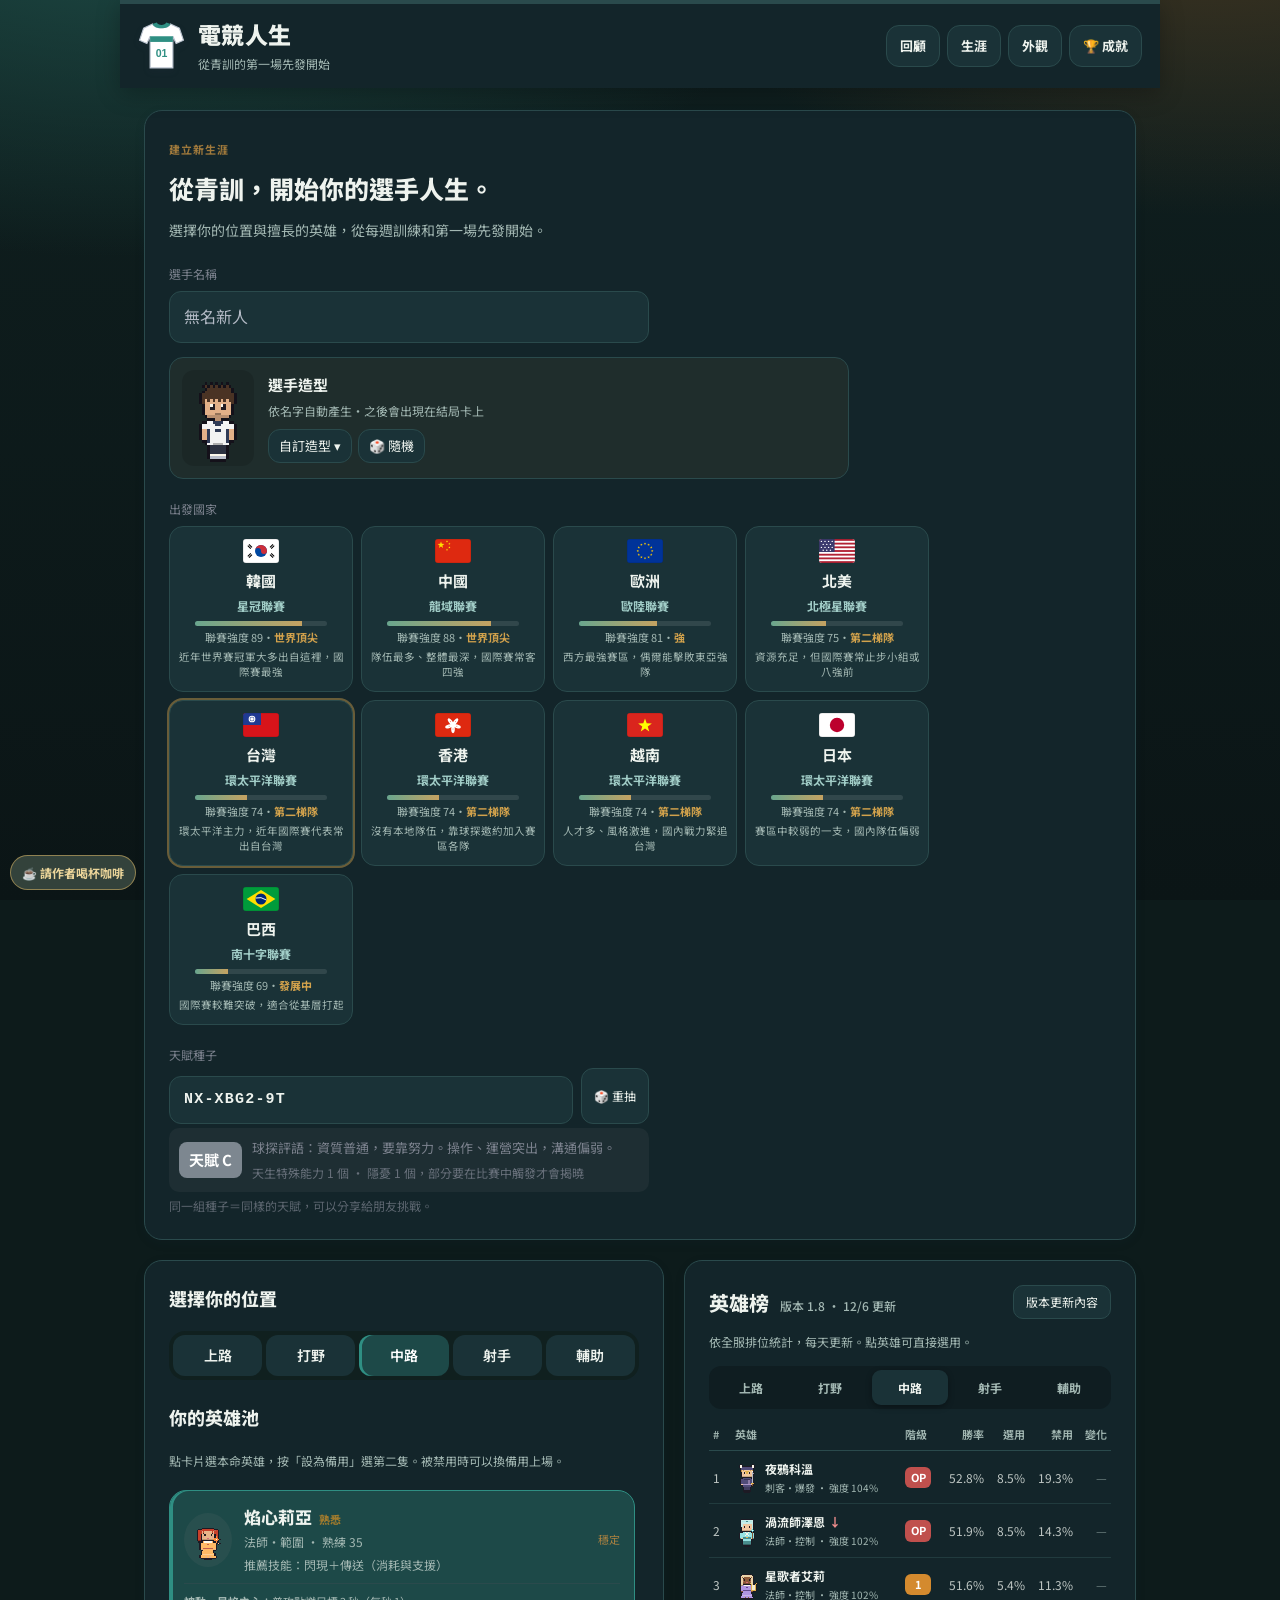
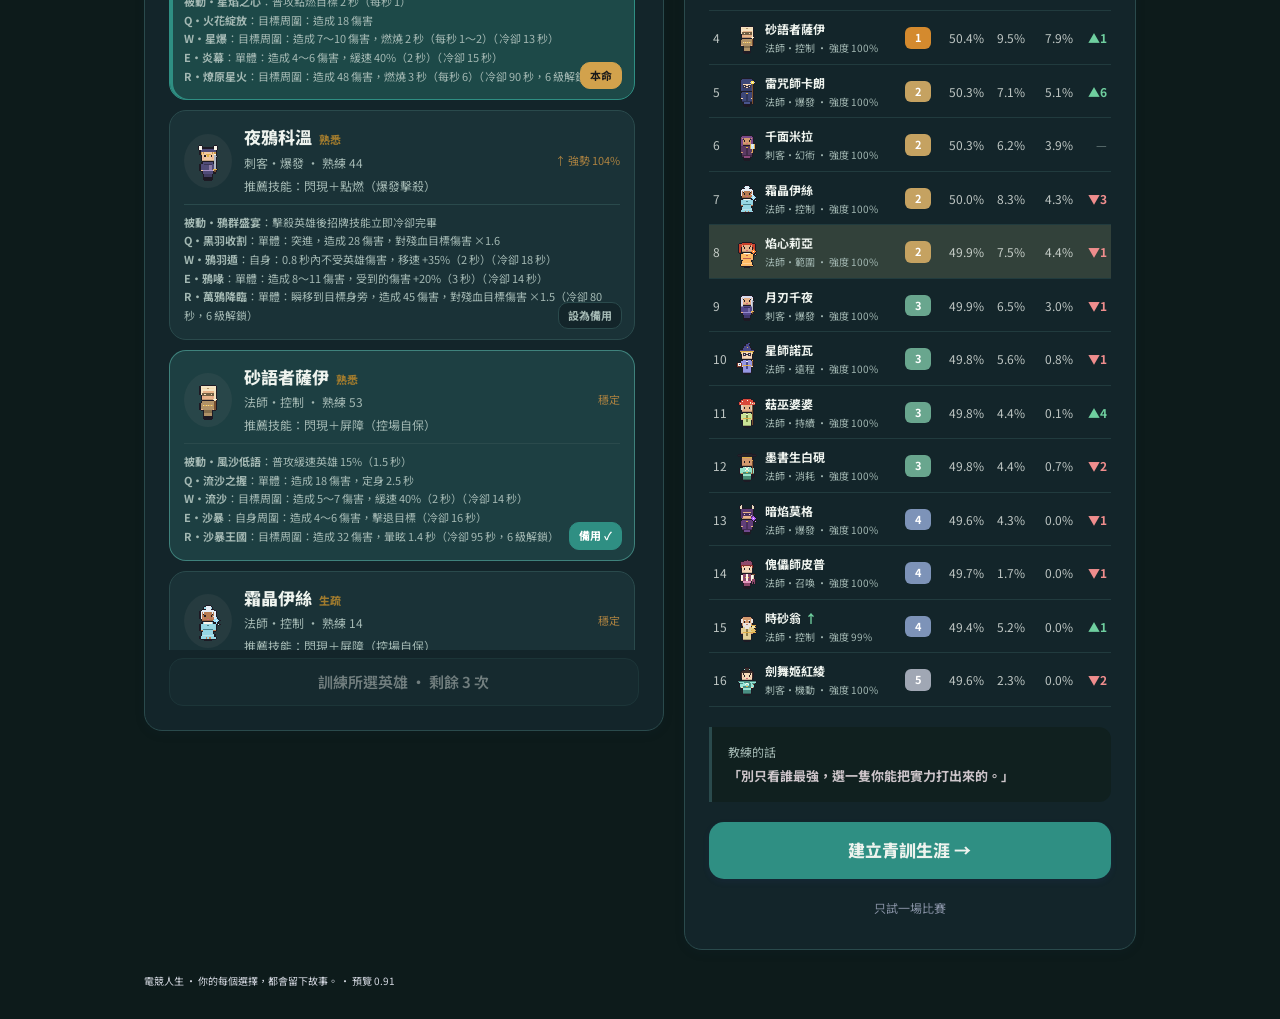
==== career/game/index.html @ 93bfc13e "0.91 生涯分分布模擬：機器人打完整職業生涯 Co-Authored-By: Claude Opus 5.5 <noreply@anthropic.com>" ====
<!doctype html>
<html lang="zh-Hant"><meta charset="utf-8"><meta name="viewport" content="width=device-width,initial-scale=1,viewport-fit=cover"><title>電競人生</title><meta name="theme-color" content="#ffffff"><link rel="manifest" href="manifest.webmanifest"><link rel="apple-touch-icon" href="icons/apple-touch-icon.png"><link rel="icon" href="icons/favicon-64.png"><meta name="apple-mobile-web-app-capable" content="yes"><meta name="apple-mobile-web-app-title" content="電競人生"><link rel="stylesheet" href="style.css"><link rel="stylesheet" href="broadcast.css?v=18"><link rel="stylesheet" href="overview.css?v=31"><link rel="stylesheet" href="life-ui.css?v=18">
<link rel="stylesheet" href="experience.css?v=18"><link rel="stylesheet" href="team-interiors.css?v=18"><link rel="stylesheet" href="ui-polish.css?v=86b"><link rel="stylesheet" href="theme.css?v=53"><link rel="stylesheet" href="flow.css?v=90"><link rel="stylesheet" href="bp-cast.css?v=87">
<link rel="stylesheet" href="match-fix.css?v=90"><body><main>
<header><a class="brand" href="./">電競人生 <small>從網咖天梯走到職業舞台</small></a></header>
<section id="setup"><div class="intro"><p class="eyebrow">從沒人認識，到全場記住你的名字。</p><h1>巔峰之前<span>你的第一場先發。</span></h1><p>五個位置，十位選手。練你的絕活，讀懂版本，在真正重要的時刻做決定。</p></div>
<div class="grid"><article class="panel"><h2>選擇你的位置</h2><div id="roles" class="roles"></div><h2>你的英雄池</h2><div id="heroes"></div><button id="train" class="secondary">訓練所選英雄 · 剩餘 3 次</button></article><article class="panel"><div class="row"><h2>版本情報 <span id="patchId">1.1</span></h2><button id="patch" class="quiet">查看下一次更新</button></div><p class="muted">研究英雄的改動，安排下一次練習。</p><div id="patches"></div><div class="note">教練的話<br><strong>「別只看誰最強，選一隻你能把實力打出來的。」</strong></div><button id="start" class="primary">穿上隊服，進入比賽 →</button></article></div></section>
<section id="match" hidden><div class="scorebar"><div><small>BLUE / 逐光青訓</small><strong id="blueScore">0</strong></div><div class="clock"><b id="clock">00:00</b><small id="phase">對線期</small></div><div><small>RED / 赤潮青訓</small><strong id="redScore">0</strong></div></div><div class="matchgrid"><article class="arena"><canvas id="map" width="800" height="640" aria-label="五對五比賽地圖"></canvas><div class="mapfoot"><span>● 我方　<span class="red">● 對方</span>　<span class="gold">◆ 你</span></span><span>敵人僅在視野內顯示</span></div></article><aside class="panel"><div class="row"><h2 id="playerTitle"></h2><span id="power" class="tag"></span></div><p id="stats"></p><div class="row"><h3>戰場動態</h3><div><button id="pause" class="quiet">暫停</button><button id="speed" class="quiet">1×</button></div></div><div id="log" aria-live="polite"></div><div id="decision" hidden></div><div id="result" hidden></div></aside></div></section>
<footer>電競人生 · 你的每個選擇，都會留下故事。 · 預覽 0.91</footer>
</main><script src="roster.js?v=70b"></script><script src="game.js?v=36"></script><script src="battle.js?v=84"></script><script src="rift.js?v=36"></script>
<script src="rift-nav.js?v=32"></script><script src="macro.js?v=86"></script><script src="kits.js?v=76"></script><script src="career.js?v=80"></script><script src="jrpg-art.js?v=18"></script><script src="visuals.js?v=70"></script><script src="rift-art.js?v=32"></script><script src="broadcast.js?v=90"></script><script src="overview.js?v=31"></script><script src="asset-pack.js?v=18"></script><script src="life-ui.js?v=88"></script><script src="equipment.js?v=32"></script><script src="experience.js?v=87"></script><script src="match-ui.js?v=18"></script><script src="field-actors.js?v=36"></script><script src="map-painter.js?v=30"></script><script src="draft.js?v=86"></script><script src="world.js?v=82"></script><script src="pro.js?v=89"></script><script src="growth.js?v=87"></script><script src="rank-art.js?v=78"></script><script src="ladder.js?v=88"></script><script src="meta.js?v=51"></script><script src="bp.js?v=87"></script><script src="chat.js?v=79"></script><script src="board.js?v=61"></script><script src="talent.js?v=88"></script><script src="hero-pixel.js?v=87"></script><script src="hero-ui.js?v=64b"></script><script src="field-pixel.js?v=67b"></script><script src="world-pixel.js?v=68c"></script><script src="skill-fx.js?v=70"></script><script src="train-ui.js?v=87"></script><script src="pace.js?v=84"></script><script src="achievements.js?v=91"></script><script src="pwa.js?v=85b"></script><script src="flow.js?v=88"></script><script src="bp-cast.js?v=87"></script><script src="player-look.js?v=90"></script><script src="career-score.js?v=91"></script><script src="ending.js?v=88"></script><script src="share-card.js?v=91"></script></body></html>
---- career/game/style.css ----
@import url('https://fonts.googleapis.com/css2?family=Noto+Sans+TC:wght@400;600;800&display=swap');
.rifttimers{display:flex;gap:12px}.rifttimers>span{flex:1;background:#14292b;padding:10px;font-size:12px;color:#b9cbbf}.rifttimers b{display:block;color:#ead9a2;margin-top:6px}.maptools{flex-wrap:wrap}.maptools>div{flex-wrap:wrap}
.avatar:has(canvas){padding:0;background:#152b2c;overflow:hidden;flex-shrink:0;width:64px;height:72px;border-radius:10px}.avatar canvas{width:64px;height:72px}.maptools{display:flex;align-items:center;justify-content:space-between;gap:8px;padding:12px 14px;background:#172c30;border-bottom:1px solid #3c5350;color:#e1d8b6;font-size:13px}.maptools small{display:block;font-size:8px;color:#91aaa5;letter-spacing:2px;margin-top:3px}.maptools>div{display:flex;gap:5px}.maptools button{font-size:11px;border-color:#42605b;color:#c8d6c5}.arena{box-shadow:0 10px 35px #0003}#artbook{background:#17282d;border:1px solid #52685e;border-radius:16px;color:#e7eee9;padding:25px;width:min(1050px,94vw);max-height:88dvh;overflow:auto}#artbook::backdrop{background:#071319cc;backdrop-filter:blur(5px)}.artbookhead{display:flex;justify-content:space-between;align-items:center;gap:12px}.artbookhead h2{font-size:25px;margin:0}.artgrid{display:grid;grid-template-columns:repeat(3,1fr);gap:15px}.artgrid article{border:1px solid #3a504e;border-radius:10px;overflow:hidden;background:#1a3031;padding-bottom:16px}.artgrid canvas{width:100%;height:auto}.artgrid h3,.artgrid p,.artgrid article>small{margin:12px 14px 0;display:block}.artgrid h3{color:#e8d5a5}.artgrid h3 small{font-size:10px;color:#9cb5ac;font-weight:400;display:block;margin-top:4px}.artgrid p{color:#c9ddc1;font-size:12px}.artgrid article>small{font-size:10px;color:#9cb5ac;line-height:1.7}@media(max-width:760px){.maptools{padding:10px}.maptools button{padding:6px;font-size:10px}.artgrid{grid-template-columns:repeat(2,minmax(0,1fr));gap:9px}#artbook{padding:15px}.artbookhead h2{font-size:20px}.artgrid h3,.artgrid p,.artgrid article>small{margin-left:10px;margin-right:10px}}
.namefield{display:block;margin:20px 0;color:#98aab4;font-size:12px}.namefield input{display:block;background:#19232f;border:1px solid #3b4d57;border-radius:6px;padding:12px;color:#e7eee9;font:inherit;width:min(100%,320px);margin-top:8px}.namefield input:focus{outline:2px solid #b7ef86}
.careerhead>div{min-width:0;overflow-wrap:anywhere}.traininglink{display:block;color:#b7ef86;padding:12px 0;font-size:12px;text-decoration:none}#weeklyTraining{scroll-margin-top:20px}
.careerwelcome{padding:30px 0 0;max-width:750px}.careerwelcome h2{font-size:24px}.careerwelcome p{color:#98aab4}.careerhead{display:flex;justify-content:space-between;align-items:center;gap:14px;margin:30px 0 20px}.careerhead h2{font-size:24px;margin:0}.careergrid,.draftgrid{display:grid;grid-template-columns:1.2fr 1fr;gap:22px;margin-bottom:25px}.playerstats{display:grid;grid-template-columns:repeat(4,1fr);gap:10px}.playerstats span{font-size:11px;color:#98aab4}.playerstats b{display:block;font-size:27px;color:#b7ef86}.storychoice{display:block;width:100%;text-align:left;margin:8px 0}.storychoice small,.courses small,.banlist small{display:block;color:#98aab4;font-size:10px;margin-top:5px}.courses{display:flex;gap:7px;margin-top:20px}.courses button{flex:1;padding:10px 5px;font-size:12px}.storyresult,.careerevaluation{padding:13px;border-left:2px solid #b7ef86;background:#15251f;color:#cde7c2}.standings>div,.schedule>div{display:flex;gap:12px;align-items:center;justify-content:space-between;padding:12px 0;border-bottom:1px solid #2c3b49}.standings small{color:#98aab4;font-size:11px}.standings .ours{color:#b7ef86}.schedule{font-size:12px;color:#98aab4}.banlist{display:grid;grid-template-columns:repeat(3,1fr);gap:7px}#draft{padding-top:28px}#draft h1{font-size:38px}#draft h1 span{font-size:20px}#draftBack{margin-bottom:20px}.careerhead .quiet{flex-shrink:0}@media(max-width:760px){.careergrid,.draftgrid{grid-template-columns:1fr}.careerhead h2{font-size:20px}.careerhead{align-items:flex-start}.careerhead .quiet{font-size:10px;max-width:100px}.playerstats{gap:5px}.playerstats b{font-size:24px}.careerwelcome h2{font-size:21px}.courses button{font-size:11px}}
.battlemeters{display:flex;gap:14px;padding:12px;background:#111d27;border-radius:7px}.battlemeters>div{flex:1;min-width:0}.battlemeters small{display:block;color:#98aab4;font-size:10px}.battlemeters meter{width:100%;height:13px;accent-color:#b7ef86}.resultstats{display:grid;grid-template-columns:1fr 1fr;gap:10px;margin:18px 0}.resultstats span{background:#111d27;padding:12px;color:#98aab4;font-size:11px}.resultstats b{display:block;color:#e7eee9;font-size:20px}#decision{scroll-margin-top:20px}#power{max-width:52%;line-height:1.6}.hero{flex-wrap:wrap}.hero .skillpreview{flex-basis:100%;border-top:1px solid #ffffff12;padding-top:8px;color:#b7cbbb;font-size:11px}
:root{color-scheme:dark;--bg:#101821;--panel:#19232f;--line:#2c3b49;--text:#e7eee9;--muted:#98aab4;--green:#b7ef86;--gold:#f1c66d}*{box-sizing:border-box}body{margin:0;background:radial-gradient(ellipse at 75% 0,#233a3b,transparent 65%),var(--bg);color:var(--text);font:15px 'Noto Sans TC',sans-serif}main{max-width:1240px;margin:auto;padding:30px}header,.row{display:flex;align-items:center;justify-content:space-between;gap:12px}header{padding-bottom:25px;border-bottom:1px solid var(--line)}.brand{color:var(--green);text-decoration:none;font-weight:800;letter-spacing:2px}.brand small{display:block;color:var(--muted);font-size:10px;letter-spacing:1px;margin-top:6px}.tag{font-size:11px;border:1px solid var(--line);border-radius:5px;padding:7px 10px;color:var(--muted)}.intro{padding:45px 0 30px}.eyebrow{color:var(--green);font-size:13px;letter-spacing:2px}h1{font-size:52px;margin:12px 0;letter-spacing:-2px;line-height:1.25}h1 span{display:block;color:var(--muted);font-size:30px;font-weight:400;letter-spacing:0}p{line-height:1.8}h2{font-size:16px;margin:0 0 20px}h3{font-size:14px}button{font:inherit;cursor:pointer;border:1px solid var(--line);border-radius:7px;background:#22313e;color:var(--text);padding:11px 15px;transition:background .15s}button:hover{background:#344b50}button:focus-visible{outline:2px solid var(--green);outline-offset:3px}button:disabled{opacity:.45;cursor:default}.grid{display:grid;grid-template-columns:1.15fr 1fr;gap:22px}.panel{background:var(--panel);border:1px solid var(--line);border-radius:14px;padding:25px;min-width:0}.roles{display:flex;gap:7px;margin-bottom:28px;flex-wrap:wrap}.selected{border-color:var(--green);background:#31483b}.hero{display:flex;text-align:left;width:100%;gap:15px;align-items:center;margin-bottom:10px}.avatar{font-size:24px;background:#14212a;border-radius:8px;padding:12px}.hero strong{display:block}.hero small{display:block;color:var(--muted);margin-top:4px}.hero .rate{margin-left:auto;color:var(--gold);white-space:nowrap}.primary{background:var(--green);color:#18241b;font-weight:800;width:100%;border:0;padding:16px}.primary:hover{background:#d0ffa9}.secondary{width:100%;margin-top:8px}.quiet{padding:6px 9px;font-size:12px;background:transparent}.muted{color:var(--muted);font-size:13px}.note{margin:24px 0;padding:18px;border-left:2px solid var(--green);background:#14212a;color:var(--muted);line-height:1.9}.note strong{color:var(--text);font-size:13px}.patchline{padding:12px 0;border-bottom:1px solid var(--line);font-size:13px}.up{color:var(--green)}.down,.red{color:#f48b86}.gold{color:var(--gold)}footer{display:flex;justify-content:space-between;gap:12px;font-size:11px;color:var(--muted);padding-top:30px}.scorebar{display:flex;justify-content:space-around;align-items:center;padding:25px;background:#18242c;margin:25px 0 16px;border-radius:10px}.scorebar>div{display:flex;align-items:center;gap:22px}.scorebar strong{font-size:36px;color:var(--green)}.scorebar>div:last-child strong{color:#f48b86}.scorebar small{font-size:11px;color:var(--muted)}.scorebar .clock{flex-direction:column;gap:3px}.clock b{font-size:25px}.matchgrid{display:grid;grid-template-columns:1.55fr 1fr;gap:18px;align-items:start}.arena{border:1px solid var(--line);border-radius:12px;overflow:hidden;background:#142a29}canvas{display:block;width:100%;height:auto}.mapfoot{display:flex;justify-content:space-between;padding:12px;font-size:10px;background:#18242c;color:var(--muted)}#log{max-height:180px;overflow:auto;color:var(--muted);font-size:12px}#log p{padding:8px 0;margin:0;border-bottom:1px solid var(--line)}#decision{border-top:1px solid var(--gold);margin-top:20px;padding-top:20px}#decision h2{color:var(--gold)}.choice{width:100%;text-align:left;display:block;margin:10px 0}.choice small{display:block;color:var(--muted);line-height:1.6;margin-top:5px}#result h2{font-size:25px;color:var(--green)}[hidden]{display:none!important}@media(max-width:760px){main{padding:18px}.intro{padding-top:25px}h1{font-size:40px}h1 span{font-size:24px}.grid,.matchgrid{grid-template-columns:1fr}.panel{padding:18px}header>.tag{display:none}footer{flex-direction:column}.scorebar>div{gap:7px;flex-direction:column}.scorebar small{font-size:10px}.scorebar strong{font-size:26px}.mapfoot{font-size:9px}.roles button{flex:1;padding:10px}#log{max-height:115px}}

/* tactical stance panel + tactical-spell picker (macro.js) */
.tactics{margin:8px 0 10px;border:1px solid var(--line,#2c3a44);border-radius:10px;padding:6px 10px;background:rgba(255,255,255,.02)}
.tactics summary{cursor:pointer;font-weight:600;font-size:13px}.tactics summary small{font-weight:400;opacity:.65;margin-left:6px}
.tactic-row{display:flex;align-items:center;gap:8px;margin-top:6px;flex-wrap:wrap}.tactic-row>span{width:52px;font-size:12px;opacity:.75}
.tactic-row>div{display:flex;gap:4px;flex-wrap:wrap}.tactic-row button{font-size:12px;padding:4px 9px}
.tactic-row button.selected,.spell-options button.selected{outline:2px solid #f1c66d;outline-offset:-2px}
.spell-pick{margin:10px 0}.spell-options{display:flex;gap:6px;flex-wrap:wrap}.spell-options button{display:flex;flex-direction:column;align-items:flex-start;gap:2px;padding:6px 10px;font-size:13px;text-align:left}
.spell-options button small{font-size:11px;opacity:.7}
---- career/game/broadcast.css ----
.broadcast-match .scorebar{display:none}.broadcast-match .matchgrid{display:block}.broadcast-match .matchgrid>aside{margin-top:18px}.broadcast-stage{position:relative;aspect-ratio:16/10;overflow:hidden;background:#10242b}.broadcast-stage>#map{position:absolute;inset:0;width:100%;height:100%}.broadcast-stage button{border-radius:0}.cast-top{position:absolute;top:0;left:14%;width:72%;height:8.5%;display:grid;grid-template-columns:1fr 1fr 1fr;background:linear-gradient(#182d36,#10212a);border:1px solid #8e8160;box-shadow:0 4px 16px #0006;align-items:center;text-align:center}.cast-team{display:grid;grid-template-columns:1fr auto;padding:4px 13px;gap:2px;align-items:center}.cast-team small{font-size:8px;letter-spacing:1px;color:#8dabae;grid-column:1/-1}.cast-team strong{font-size:19px;color:#8bd5e6}.cast-team span{font-size:10px;color:#d5cba9;white-space:nowrap}.cast-team.redteam strong{color:#ef9b94}.cast-score{display:flex;justify-content:center;align-items:center;gap:16px}.cast-score>b{font-size:29px;color:#8bd5e6}.cast-score>b:last-child{color:#ef9b94}.cast-score>span{display:flex;flex-direction:column;gap:2px}.cast-score small{font-size:12px;color:#d9d0b8}.cast-score i{font-size:8px;font-style:normal;color:#9aaeb2}.cast-roster{position:absolute;top:13%;width:11.5%;display:flex;flex-direction:column;gap:5px}.cast-left{left:0}.cast-right{right:0}.cast-champion{position:relative;display:flex;gap:5px;align-items:center;padding:6px 4px;background:#10242be8;border:1px solid #48727d88;border-left:3px solid #76c5d6;text-align:left;min-width:0;width:100%;height:62px}.cast-right .cast-champion{border-left:1px solid #8c676988;border-right:3px solid #dc8d84;flex-direction:row-reverse;text-align:right}.cast-champion canvas{width:31px;height:38px;flex-shrink:0;background:#1b3338;border:1px solid #465c5b}.cast-champion>div{flex:1;min-width:0}.cast-champion strong{display:block;white-space:nowrap;overflow:hidden;text-overflow:ellipsis;font-size:11px;color:#d8e8e1}.cast-champion small{font-size:8px;color:#9eafaa;display:block}.cast-champion em{font-size:9px;font-style:normal;color:#d1c9ad}.cast-health{display:block;height:4px;background:#1c3337;margin:3px 0}.cast-health i{display:block;height:100%;background:#8fc4a3}.cast-right .cast-health i{background:#d99889}.cast-respawn{position:absolute;left:7px;top:10px;color:#fff3e0;text-shadow:0 1px 3px #000;font-size:20px}.cast-right .cast-respawn{right:7px;left:auto}.cast-champion.dead canvas{filter:grayscale(1);opacity:.4}.cast-champion.unknown canvas{opacity:.45}.cast-champion.you{background:#354337ed;border-color:#e4c982}.cast-resources{position:absolute;top:9.5%;left:16%;right:16%;display:flex;justify-content:space-between;gap:10px;pointer-events:none}.cast-resources span{font-size:10px;color:#e7d7af;background:#142933d9;padding:4px 8px;border:1px solid #9b906144}.cast-dock{position:absolute;bottom:0;left:0;right:0;height:20.5%;display:grid;grid-template-columns:1fr 1.7fr .95fr;align-items:stretch;gap:9px;background:linear-gradient(#14272df5,#0b1a22);border-top:2px solid #a49364;padding:7px 10px}.cast-player{display:flex;gap:9px;align-items:center;min-width:0}.cast-player>canvas{width:53px;height:63px;flex-shrink:0;background:#1b3337;border:1px solid #ac9b69}.cast-player>div{min-width:0}.cast-player strong{display:block;font-size:16px;color:#e1d4ab}.cast-player small{display:block;font-size:10px;color:#bccbbd;margin:6px 0}.cast-player span{display:block;font-size:10px;color:#9ecbc7;line-height:1.6}.cast-league{text-align:center;font-size:12px;font-weight:800;color:#a2d5e4;border-bottom:1px solid #8f8251;padding-bottom:4px;letter-spacing:1px;white-space:nowrap;overflow:hidden;text-overflow:ellipsis}.cast-table{min-width:0}.cast-table #castScoreRows>div{display:grid;grid-template-columns:1fr .8fr .6fr .8fr 1fr;gap:3px;font-size:10px;align-items:center;padding:3px 0;text-align:center;border-bottom:1px solid #ffffff0a}.cast-table b{font-size:9px;color:#d8caac;font-weight:400}.cast-table span{color:#a5d1d8;white-space:nowrap;overflow:hidden;text-overflow:ellipsis}.cast-table span:last-child{color:#e1aba0}.cast-table small{font-size:8px;color:#8d9e9d}.cast-minimap{position:relative;min-width:0;display:flex;align-items:center;justify-content:center}.cast-minimap canvas{height:100%;width:auto;max-width:100%;aspect-ratio:5/4;border:2px solid #9f8f63;cursor:crosshair;background:#193737}.cast-minimap small{position:absolute;bottom:4px;left:0;right:0;text-align:center;font-size:8px;color:#fff1bb;background:#15252d99;pointer-events:none}.cast-notice{position:absolute;bottom:24%;left:25%;right:25%;text-align:center}.cast-notice button{font-size:13px;background:#1c3034e8;border:1px solid #d4ba78;color:#ffe2a1}.cast-camera-tools{display:flex;align-items:center;gap:7px;padding:8px 12px;background:#12262a;border-bottom:1px solid #38514d}.cast-camera-tools>span{font-size:11px;color:#9eb4a7;margin-right:auto}.cast-camera-tools button{font-size:11px}.broadcast-match .mapfoot{padding:8px 12px}@media(min-width:1100px){body:has(.broadcast-match:not([hidden])) main{max-width:1440px}.cast-champion{height:72px}.cast-champion canvas{width:36px;height:43px}.cast-champion strong{font-size:12px}}@media(max-width:760px),(max-height:600px){.cast-top{left:10%;width:80%;height:10%}.cast-team{padding:1px 3px;display:flex;flex-direction:column;gap:1px}.cast-team small{display:none}.cast-team strong{font-size:11px}.cast-team span{font-size:6px}.cast-score{gap:5px}.cast-score>b{font-size:16px}.cast-score small{font-size:8px}.cast-score i{font-size:5px}.cast-roster{width:12%;top:18%;gap:2px}.cast-champion,.cast-right .cast-champion{display:block;padding:2px;height:35px;text-align:center;border-width:1px}.cast-champion canvas{width:16px;height:19px;float:left;margin-right:2px}.cast-right .cast-champion canvas{float:right;margin-left:2px;margin-right:0}.cast-champion strong{font-size:6px}.cast-champion small{display:none}.cast-champion em{font-size:6px}.cast-health{height:2px;margin:2px 0}.cast-respawn{font-size:11px;left:2px;top:3px}.cast-right .cast-respawn{right:2px}.cast-resources{top:11%;left:14%;right:14%;gap:4px}.cast-resources span{font-size:6px;padding:2px 4px}.cast-dock{gap:4px;padding:3px 4px;grid-template-columns:.9fr 1.6fr .9fr;height:21%}.cast-player{gap:3px}.cast-player>canvas{width:22px;height:28px}.cast-player strong{font-size:8px}.cast-player small{font-size:6px;margin:2px 0}.cast-player span{font-size:6px;line-height:1.5}.cast-league{font-size:7px;padding-bottom:2px;letter-spacing:0}.cast-table #castScoreRows>div{font-size:6px;padding:1px 0;gap:1px}.cast-table b,.cast-table small{font-size:5px}.cast-minimap canvas{border-width:1px}.cast-minimap small{display:none}.cast-camera-tools{gap:4px;padding:7px}.cast-camera-tools button{font-size:10px;padding:5px 7px}.cast-camera-tools>span{font-size:10px}.cast-notice{left:20%;right:20%}.cast-notice button{font-size:9px;padding:5px}.broadcast-match .maptools>span small{display:none}}
.broadcast-stage{aspect-ratio:16/9;max-height:calc(100dvh - 190px)}@media(max-width:760px),(max-height:600px){.broadcast-stage{aspect-ratio:16/10;max-height:none}.cast-roster{bottom:22%;height:auto}.cast-champion,.cast-right .cast-champion{flex:1;min-height:0;height:auto;padding:1px}.cast-champion canvas{width:13px;height:16px}.cast-champion em{font-size:5px}.cast-health{margin:1px 0}.cast-champion strong{font-size:6px}}

@media(max-height:600px) and (min-width:761px){.broadcast-stage{max-height:calc(100dvh - 200px);aspect-ratio:16/9}}
---- career/game/overview.css ----
.overview-arena .broadcast-stage{width:100%;aspect-ratio:6/5;max-height:calc(100dvh - 220px);min-height:350px}.overview-arena .cast-dock,.overview-arena .cast-minimap{display:none}.overview-arena .cast-top{left:13%;width:74%;height:9%}.overview-arena .cast-roster{top:19%;bottom:12%;width:12%;gap:7px}.overview-arena .cast-champion{flex:1;min-height:0;max-height:85px}.overview-arena .cast-resources{top:11%;left:21%;right:21%}.overview-arena .cast-notice{bottom:3%;left:28%;right:28%}.overview-details{border-top:1px solid #3d5751;padding:12px 18px;background:#13292c}.overview-details>summary{color:#c8d8bd;font-size:12px;cursor:pointer}.overview-details .cast-table{margin-top:14px}.overview-details .cast-league{font-size:14px}.overview-details .cast-table #castScoreRows>div{font-size:13px;padding:8px}.overview-details .cast-table b{font-size:12px}.overview-details .cast-table small{font-size:11px}.overview-bar{display:flex;align-items:center;justify-content:space-between;gap:16px;padding:12px 18px;background:#182e30;border-top:1px solid #405a50}.overview-bar .cast-player>canvas{width:35px;height:42px}.overview-bar .cast-player strong{font-size:13px}.overview-bar .cast-player small{font-size:11px}.overview-bar .cast-player span{font-size:10px}.overview-hint{font-size:11px;color:#b8c9bc;display:flex;align-items:center;gap:12px;max-width:60%;line-height:1.7}.tactical-overview #map{cursor:zoom-in}.overview-arena .cast-notice button{font-size:11px;padding:5px 10px}.overview-arena .cast-camera-tools [data-camera=full]{order:0}.overview-arena .mapfoot{font-size:10px}@media(max-width:760px){.overview-arena .broadcast-stage{aspect-ratio:6/5;max-height:none;min-height:0}.overview-arena .cast-top{left:11%;width:78%;height:11%}.overview-arena .cast-roster{top:22%;bottom:13%;gap:4px}.overview-arena .cast-champion{max-height:none;padding:2px}.overview-arena .cast-champion canvas{width:17px;height:20px}.overview-arena .cast-champion strong{font-size:7px}.overview-arena .cast-champion em{font-size:6px}.overview-arena .cast-resources{top:13%;left:17%;right:17%}.overview-arena .cast-notice{bottom:1%;left:20%;right:20%}.overview-arena .cast-notice button{font-size:8px}.overview-bar{padding:10px;gap:8px;align-items:flex-start}.overview-bar .cast-player{flex:1}.overview-bar .cast-player>canvas{width:24px;height:30px}.overview-bar .cast-player strong{font-size:11px}.overview-bar .cast-player small,.overview-bar .cast-player span{font-size:8px}.overview-hint{flex:1;font-size:9px;display:flex;flex-direction:column;align-items:flex-start;gap:5px;max-width:48%}.overview-hint button{font-size:10px}.overview-details{padding:11px}.overview-details .cast-table #castScoreRows>div{font-size:10px;padding:7px 0}.overview-details .cast-table b,.overview-details .cast-table small{font-size:9px}.overview-arena .mapfoot{font-size:8px}}@media(max-height:600px) and (min-width:761px){.overview-arena .broadcast-stage{min-height:280px;max-height:none;aspect-ratio:2/1}.overview-arena .cast-roster{top:20%;bottom:12%;gap:3px}.overview-arena .cast-champion{padding:2px}.overview-arena .cast-champion canvas{width:18px;height:22px}}

.broadcast-stage.zoomed>#map{touch-action:none;cursor:grab}.broadcast-stage.zoomed.dragging>#map{cursor:grabbing}
#zoomBack{position:absolute;top:10px;right:10px;z-index:6;padding:7px 14px;border-radius:999px!important;background:rgba(14,28,34,.86);color:#eaf3ee;border:1px solid #6f9a8a;font-size:13px;box-shadow:0 2px 10px rgba(0,0,0,.35);cursor:pointer}#zoomBack:hover{background:rgba(30,52,58,.95)}
@media (max-width:640px){#zoomBack{top:6px;right:6px;padding:6px 11px;font-size:12px}}
---- career/game/life-ui.css ----
:root{color-scheme:light;--bg:#eef0f5;--panel:#fff;--line:#e1e4eb;--text:#252a34;--muted:#7b818d;--green:#36896c;--gold:#ad7d2a;--life-blue:#334fa5;--life-gold:#ae7c28;--life-shadow:0 3px 12px #202f4910}
html{scroll-padding-top:190px}body{background:#eef0f5;color:var(--text);font-size:15px;line-height:1.75;background-image:none}main,body:has(.broadcast-match:not([hidden])) main{max-width:1040px;padding:0 24px 30px;margin:auto}button,input{font-family:'Noto Sans TC',-apple-system,'Microsoft JhengHei',sans-serif}button{border-radius:14px;border:1px solid #dce1e9;background:#f5f6f9;color:#303644;box-shadow:none;line-height:1.5}button:hover{background:#eceff6;border-color:#c5cddf}button:focus-visible,a:focus-visible,input:focus-visible{outline:2px solid #5275cb;outline-offset:3px}button:disabled{opacity:.43}.primary{background:var(--life-blue);color:white;border:0;border-radius:15px;font-weight:800;font-size:17px;min-height:54px;padding:15px 20px;box-shadow:0 3px 7px #334fa518}.primary:hover{background:#29418c}.secondary{background:#f5f6f9;color:#374b7d;border:1px solid #d9dfeb;border-radius:14px;min-height:48px;font-weight:600}.quiet{border-radius:12px;padding:8px 12px;color:#737b8a;border:1px solid #dfe3eb;background:white;font-size:12px}.quiet:hover{background:#f3f5fa}.selected{border-color:#c8a86b;background:#fffaf0;color:#363b45}.muted{color:#818793;font-size:12px}.eyebrow{color:#a17a3c;letter-spacing:1px;font-size:11px}h1,h2,h3{color:#262c36;letter-spacing:0}h2{font-size:18px;line-height:1.55;font-weight:800;margin-bottom:18px}h3{font-size:16px;font-weight:800}p{line-height:1.85}.tag{background:#f5f6f9;border-color:#e3e6ec;color:#747d8b;border-radius:20px}.up,.gold{color:#a67b31}.down,.red{color:#bf5e58}
/* Player board follows the Football Life hierarchy. */
header.life-header{position:sticky;top:0;z-index:30;display:block;background:#fff;border:0;border-top:4px solid #a5aab4;padding:calc(14px + env(safe-area-inset-top,0px)) 18px 14px;margin:0 -24px 22px;box-shadow:0 3px 14px #1f2e4310}.life-header.is-career{border-top-color:#b98d3c}.life-top{display:flex;align-items:center;gap:13px;min-width:0}.life-emblem{width:47px;height:52px;flex-shrink:0;filter:drop-shadow(0 3px 3px #29334820)}.life-identity{flex:1;min-width:0}.life-identity strong{font-size:23px;font-weight:900;display:block;letter-spacing:.3px;white-space:nowrap;overflow:hidden;text-overflow:ellipsis;line-height:1.4}.life-identity small{color:#858b96;font-size:12px;display:block;margin-top:3px;white-space:nowrap;overflow:hidden;text-overflow:ellipsis}.life-nav{display:flex;gap:7px;flex-shrink:0}.life-nav button{font-size:13px;font-weight:700;padding:9px 13px;background:#fff;color:#727b8a;border-radius:13px}.life-season{border:1px solid #e1e4ea;border-radius:12px;padding:7px 11px;margin-top:14px;display:flex;align-items:center;gap:8px;line-height:1.5}.life-season>strong{color:var(--life-gold);font-size:26px;font-weight:900;line-height:1}.life-season>small{color:#8b9099;font-size:11px;margin-right:6px}.life-season>span{font-size:14px;font-weight:700;flex:1}.life-season>em{font-style:normal;color:#8c929d;font-size:12px;white-space:nowrap}.life-meters{display:grid;grid-template-columns:repeat(4,minmax(0,1fr));gap:20px;margin-top:13px}.life-meter>div{display:flex;align-items:center;justify-content:space-between;gap:4px;color:#818793;font-size:12px;white-space:nowrap}.life-meter b{font-size:20px;line-height:1.2;color:#a17a31;font-weight:900}.life-meter i{display:block;height:5px;background:#eef0f4;border-radius:1px;margin-top:7px;overflow:hidden}.life-meter i>span{height:100%;display:block;background:var(--meter-color,#3c8aaf);mask-image:repeating-linear-gradient(90deg,#000 0 8px,transparent 8px 10px)}.life-header:not(.is-career) .life-season,.life-header:not(.is-career) .life-meters{display:none}
/* One story, one card; supporting information uses open rows. */
.intro{display:none!important}.careerwelcome{padding:25px 27px;margin-bottom:22px;background:white;border:1px solid var(--line);border-radius:20px;box-shadow:var(--life-shadow);max-width:none}.careerwelcome h2{font-size:25px;margin:9px 0 10px}.careerwelcome>p{max-width:680px;color:#7b818d;font-size:14px;margin:0}.careerwelcome .eyebrow{font-weight:700}.namefield{margin:20px 0 0;color:#7b818d;font-size:12px}.namefield input{width:100%;max-width:460px;background:#f8f9fb;border:1px solid #dfe3ea;border-radius:12px;color:#272e3b;padding:12px 14px;font-size:16px;min-height:48px}.grid,.careergrid,.draftgrid{gap:20px}.panel{background:#fff;border:1px solid #e1e4eb;border-radius:20px;padding:24px;box-shadow:var(--life-shadow)}.panel .panel{box-shadow:none}.roles{display:flex;gap:6px;padding:4px;background:#f0f2f6;border-radius:16px;margin-bottom:28px}.roles>button{flex:1;padding:10px 6px;border:0;border-radius:12px;background:transparent;color:#7b8391;font-size:14px;font-weight:600}.roles>button.selected{background:#fff;color:var(--life-blue);box-shadow:0 2px 5px #293a5712}.roles>button:disabled{opacity:.8}.hero{position:relative;border:1px solid #e2e5ec;border-radius:17px;padding:15px 16px;background:#f9fafc;gap:13px;margin-bottom:11px;text-align:left}.hero:hover{background:#f2f4f9}.hero.selected{border-color:#c5a261;background:#fffbf2;box-shadow:0 2px 6px #a77b3010}.hero strong{font-size:17px;font-weight:800;color:#2c3442}.hero small{font-size:12px;color:#848b97;line-height:1.65}.hero .rate{font-size:12px;color:#aa8140}.hero .skillpreview{border:0;padding-top:0;margin-top:0;font-size:11px;color:#8a919c;line-height:1.7}.avatar:has(canvas){background:#eef1f6;border-radius:50%;width:52px;height:58px;overflow:hidden;display:flex;align-items:center;justify-content:center}.avatar canvas{width:52px;height:58px}.note{border:0;border-left:3px solid #c6a263;border-radius:0 12px 12px 0;background:#faf7f1;color:#8b8274;padding:14px 16px;margin:20px 0;font-size:12px}.note strong{color:#685d4e;font-size:13px}.patchline{padding:13px 0;border-bottom:1px solid #eef0f4;font-size:14px}.patchline .muted{font-size:12px}.row h2{margin-bottom:0}#patchId{color:#9299a4;font-size:12px;font-weight:500;margin-left:6px}#quick{margin-top:12px;width:100%;border:0;background:transparent;color:#8892a5;font-size:12px}.careerhead{margin:7px 0 15px;align-items:center}.careerhead h2{font-size:20px;margin:0}.careerhead .eyebrow{display:none}.careerhead .quiet{font-size:11px;background:transparent;padding:7px 10px}.playerstats{display:none}.careergrid{grid-template-columns:1.2fr 1fr}.careergrid>article:first-child>h3{font-size:18px;margin:18px 0 10px}.careergrid>article:first-child>h3::before{content:'';display:inline-block;width:9px;height:9px;border-radius:2px;background:#b28a41;transform:rotate(45deg);margin-right:11px;vertical-align:2px}.careergrid>article:first-child>p:not(.muted){font-size:16px}.storychoice,.choice{border-radius:16px;background:#f7f8fa;border:1px solid #dfe3ea;min-height:65px;padding:15px 18px;color:#2d3441;font-weight:700;font-size:16px;line-height:1.6}.storychoice small,.choice small{color:#7e8795;font-size:12px;font-weight:400;margin-top:4px}.storychoice:hover,.choice:hover{border-color:#b7c5df;background:#f0f4fb}.storyresult,.careerevaluation{background:#f0f7f1;color:#3e8069;border:0;border-left:3px solid #69a68e;border-radius:0 12px 12px 0;padding:13px 15px}.traininglink{color:#526ba6;font-size:12px;padding:12px 0}.courses{margin-top:8px;gap:8px}.courses button{padding:12px 6px;background:#f5f7fa;border:1px solid #e4e7ee;border-radius:14px;color:#596579;font-size:12px;font-weight:600}.courses small{font-weight:400;color:#939aa6;font-size:10px}.standings>div,.schedule>div{border-bottom:1px solid #edf0f4;padding:13px 2px}.standings>div>span{font-weight:700}.standings>div>b{font-size:18px;color:#738097}.standings .ours,.standings .ours>b{color:#ac7d2b}.standings small,.schedule{color:#949aa5}.standings small{font-size:11px}.league-summary{font-size:16px;font-weight:800;color:#4e586a;cursor:pointer;list-style:none}.league-summary::-webkit-details-marker{display:none}.league-summary::after{content:'＋';float:right;color:#a0a7b4;font-weight:400}.league-fold[open] .league-summary::after{content:'−'}.league-fold>h2{display:none}.league-fold .standings{margin-top:12px}#draft{padding-top:0}#draft>h1{font-size:30px;line-height:1.5;margin:8px 0 24px;color:#303846}#draft>h1 span{font-size:15px;color:#9298a4;margin-top:4px}#draft>.eyebrow{margin-bottom:0}.banlist{grid-template-columns:repeat(3,minmax(0,1fr));gap:8px}.banlist button{min-height:61px;background:#f7f8fb;border-radius:14px;font-weight:700;color:#697488}.banlist button.selected{background:#edf2fc;border-color:#9bafd6;color:#3d5894}.banlist small{color:#9aA2ae;font-size:10px}.resultstats span,.battlemeters{background:#f4f6f9;border-radius:12px}.resultstats span{color:#9299a5}.resultstats b{color:#3d4d6d}.battlemeters small{color:#8b94a3}.rifttimers>span{background:#f7f8fb;color:#7c8798;border-radius:12px}.rifttimers b{color:#a67e35}.overview-details{background:white;border-color:#e4e7ed;padding:15px 18px}.overview-details>summary{color:#768396}.overview-bar{background:#fbfcfd;border-color:#e7eaf0}.overview-bar .cast-player strong{color:#435572}.overview-bar .cast-player small{color:#7e899a}.overview-bar .cast-player span{color:#979fab}.overview-hint{color:#929aA8}.overview-hint button{color:#4d66a0}.mapfoot{background:#f7f9fb;color:#9aa2af}.maptools{background:#fff;border-color:#e8ebf1;color:#65728b;padding:14px 18px}.maptools small{color:#adb4bf;letter-spacing:1px}.maptools button{background:white;color:#8a94a5;border-color:#e0e5ee;border-radius:11px}.cast-camera-tools{background:#f9fafc;border-color:#e8ebf0;padding:9px 16px}.cast-camera-tools>span{color:#8c98aa}.cast-camera-tools button{background:transparent;color:#8993a5;border-color:transparent;border-radius:20px;padding:6px 13px}.cast-camera-tools button.selected{background:#e9eef9;color:#425f9d;border-color:#e0e7f4}.arena{background:#eef1f5;border:1px solid #dfe4ed;border-radius:20px;box-shadow:var(--life-shadow);overflow:hidden}.broadcast-stage{background:#eef1f5}.overview-arena .cast-top{border:1px solid #e0e5ee;border-radius:14px;background:#fff;box-shadow:0 3px 10px #24375210;overflow:hidden}.cast-team strong{color:#416fa4}.cast-team.redteam strong{color:#b16465}.cast-team small{color:#a2abb8;font-size:7px}.cast-team span{color:#8793a6}.cast-score>b{color:#3d6b9f}.cast-score>b:last-child{color:#b26165}.cast-score small{color:#56647b}.cast-score i{color:#b2b8c3}.cast-resources span{border:1px solid #e3e7ee;border-radius:14px;background:#ffffffef;color:#8b795a;box-shadow:0 2px 6px #202f4909}.cast-champion,.cast-right .cast-champion{background:#ffffffef;border:1px solid #e3e7ef;border-radius:13px;padding:7px 6px;box-shadow:0 2px 6px #24344b08;gap:6px}.cast-champion:hover{background:#f8fafc}.cast-champion canvas{background:#eff3f7;border:0;border-radius:9px}.cast-champion strong{color:#52617a}.cast-champion small{color:#a4acb8}.cast-champion em{color:#98a1b0}.cast-champion.you{border-color:#c5a26b;background:#fffbf2}.cast-health{background:#e9eef3;border-radius:2px}.cast-health i{background:#76a89d;border-radius:2px}.cast-right .cast-health i{background:#ce9691}.cast-respawn{color:#a77937;text-shadow:0 1px 2px white}.cast-notice button{background:#fffbf2;color:#9f793d;border-color:#dfcba5;border-radius:13px}.cast-player>canvas{background:#eef2f6;border-color:#dde3ed;border-radius:11px}.cast-league{color:#56729a;border-color:#e7ebf2}.cast-table span{color:#5f7da0}.cast-table span:last-child{color:#b58281}.cast-table b{color:#758298}.cast-table small{color:#a0a8b5}.cast-table #castScoreRows>div{border-color:#edf0f5}.overview-details .cast-league{font-size:13px}.broadcast-match .matchgrid>aside{margin-top:18px}.broadcast-match .matchgrid>aside h2{font-size:18px}#stats{font-size:13px;color:#929aa8}#power{font-size:10px;color:#8c97aa;background:#f3f6fa}#log{color:#8e98a8;font-size:12px}#log p{border-color:#edf0f5;padding:9px 0}#decision{border-color:#d9c69e;padding-top:20px}#decision h2{color:#a67e39}#result h2{color:#5a7b62}.life-dialog{background:#fff;border:1px solid #e1e5ed;border-radius:22px;width:min(540px,92vw);max-height:80dvh;overflow:auto;padding:24px;color:#303847;box-shadow:0 18px 80px #26355030}.life-dialog::backdrop{background:#34435d66;backdrop-filter:blur(3px)}.life-dialog-head{display:flex;justify-content:space-between;gap:14px;align-items:center;margin-bottom:18px}.life-dialog h2{margin:0;font-size:21px}.life-history{padding:14px 0;border-bottom:1px solid #edf0f5}.life-history strong{display:block;color:#52627a;font-size:14px}.life-history p{font-size:13px;color:#949ca9;margin:6px 0 0}.life-dialog .life-empty{color:#939daa;padding:25px 0}.life-dialog dl{margin:0}.life-dialog dl>div{display:flex;justify-content:space-between;gap:20px;border-bottom:1px solid #eef0f5;padding:12px 0}.life-dialog dt{font-size:13px;color:#929cac}.life-dialog dd{margin:0;font-size:14px;font-weight:700;color:#57677d}#artbook{background:#fff;border-color:#dce2ec;color:#303b4b;box-shadow:0 16px 60px #23324b33}#artbook h2{color:#3d4d65}.artgrid article{border:1px solid #e2e7ee;background:#f8fafb;border-radius:15px}.artgrid h3{color:#5c6473}.artgrid h3 small,.artgrid article>small{color:#929baa}.artgrid p{color:#758496}.artbookhead .quiet{color:#7a879b}.namefield input::placeholder{color:#b3bac5}footer{color:#a3abb7;font-size:10px;padding-top:22px}footer>span{display:none}
@media(max-width:760px){html{scroll-padding-top:175px}main,body:has(.broadcast-match:not([hidden])) main{padding:0 14px 24px}header.life-header{margin:0 -14px 16px;padding:calc(11px + env(safe-area-inset-top,0px)) 14px 12px}.life-top{gap:10px}.life-emblem{width:39px;height:45px}.life-identity strong{font-size:21px}.life-identity small{font-size:10px}.life-nav{gap:5px}.life-nav button{padding:8px 10px;font-size:12px}.life-season{padding:7px 9px;margin-top:11px;gap:6px}.life-season>strong{font-size:23px}.life-season>span{font-size:12px}.life-season>em{font-size:10px}.life-season>small{font-size:9px;margin-right:3px}.life-meters{gap:10px;margin-top:10px}.life-meter>div{font-size:9px}.life-meter b{font-size:17px}.life-meter i{height:5px;margin-top:5px}.careerwelcome{padding:20px;border-radius:18px;margin-bottom:16px}.careerwelcome h2{font-size:21px}.careerwelcome>p{font-size:13px}.panel{padding:19px 18px;border-radius:18px}.grid,.careergrid,.draftgrid{grid-template-columns:1fr;gap:16px}.careerhead h2{font-size:18px}.careerhead{margin:4px 0 12px}.careergrid>article:first-child>h3{font-size:17px}.careergrid>article:first-child>p:not(.muted){font-size:15px}.roles>button{font-size:12px;padding:9px 3px}.hero{padding:13px;gap:11px;border-radius:16px}.hero strong{font-size:16px}.hero small{font-size:11px}.hero .skillpreview{font-size:10px}.hero .rate{font-size:10px}.avatar:has(canvas){width:46px;height:52px}.avatar canvas{width:46px;height:52px}.courses button{font-size:11px;padding:12px 4px}.storychoice,.choice{font-size:15px;padding:14px 16px;min-height:64px}.storychoice small,.choice small{font-size:11px}.standings small{font-size:10px}.league-summary{font-size:15px}#draft>h1{font-size:25px;margin-bottom:18px}#draft>h1 span{font-size:13px}.banlist button{min-height:58px;font-size:13px}.banlist{gap:7px}.banlist small{font-size:9px}.note{padding:12px 13px}.primary{font-size:16px;min-height:51px}.maptools{padding:11px 12px}.maptools>span{font-size:12px}.maptools button{font-size:9px;padding:6px 8px}.cast-camera-tools{padding:8px 10px}.cast-camera-tools>span{font-size:9px}.cast-camera-tools button{font-size:10px;padding:5px 9px}.overview-arena .cast-top{border-radius:9px}.cast-champion,.cast-right .cast-champion{padding:2px;border-radius:7px;gap:1px}.cast-champion canvas{border-radius:4px}.cast-champion strong{font-size:6px}.cast-champion em{font-size:5px}.cast-resources span{font-size:6px;padding:2px 5px;border-radius:10px}.cast-team span{font-size:6px}.cast-notice button{border-radius:9px}.overview-bar .cast-player>canvas{border-radius:7px}.overview-bar{padding:10px 12px}.overview-details{padding:12px}.overview-details>summary{font-size:11px}.overview-hint{font-size:9px}.life-dialog{padding:21px}.life-dialog h2{font-size:19px}.arena{border-radius:17px}}

@media(min-width:761px) and (min-height:601px){body.ui-career .overview-arena .broadcast-stage{max-height:calc(100dvh - 315px)}}

.broadcast-stage .cast-champion,.broadcast-stage .cast-right .cast-champion{border-radius:13px}@media(max-width:760px){.broadcast-stage .cast-champion,.broadcast-stage .cast-right .cast-champion{border-radius:7px}}
---- career/game/experience.css ----
body{background:var(--team-bg,#edf0f6);background-image:radial-gradient(ellipse at 12% 0%,color-mix(in srgb,var(--life-blue) 25%,transparent),transparent 55%),linear-gradient(125deg,transparent 45%,#ffffff08 45%,#ffffff08 65%,transparent 65%);background-attachment:fixed}body>main{min-height:100vh}body[data-theme]:not([data-theme=classic]) footer{color:#d5d9e2}.primary,.action-dock button{background:var(--life-blue)!important}.life-season>strong,.life-meter b{color:var(--life-gold)}.theme-options{display:grid;grid-template-columns:1fr 1fr;gap:12px}.theme-options button{display:flex;align-items:center;gap:12px;padding:16px;border:1px solid #dce0e7;border-radius:16px;background:#fff;color:#202534}.theme-options button[aria-pressed=true]{border:2px solid var(--life-blue)}.theme-options i{width:34px;height:34px;border-radius:50%;background:linear-gradient(125deg,var(--swatch) 50%,var(--swatch-bg) 50%)}.theme-options span{font-size:12px;margin-left:auto;color:#737c8c}.life-dialog{max-height:calc(100dvh - env(safe-area-inset-top) - env(safe-area-inset-bottom) - 32px);overflow:auto}.decision-sheet{width:min(620px,calc(100% - 24px))}.decision-sheet #decision{margin:0;border:0;padding:0}.decision-sheet .choice{width:100%;text-align:left;white-space:normal}.action-dock{position:fixed;z-index:40;bottom:0;left:0;right:0;display:flex;align-items:center;justify-content:center;gap:20px;padding:12px 20px calc(12px + env(safe-area-inset-bottom));background:#fffffff5;border-top:1px solid #dce1e8;box-shadow:0 -5px 24px #15263f12}.action-dock[hidden]{display:none}.action-dock span{color:#737c8c;font-size:13px}.action-dock button{border:0;border-radius:12px;color:white;padding:14px 28px;font-weight:700;font-size:16px}.has-action-dock{padding-bottom:100px}.equipment-planner{border-top:1px solid #e3e6eb;padding:18px 0;margin-top:20px}.build-plans,.gear-mode,.shop-filters{display:flex;gap:8px;flex-wrap:wrap;margin:12px 0}.build-plans button,.gear-mode button,.shop-filters button{background:#f5f6f9;color:#596173;border:1px solid #dce1e8;border-radius:10px;padding:9px 13px}.build-plans .selected,.gear-mode .selected,.shop-filters .selected{background:var(--life-blue);color:#fff;border-color:var(--life-blue)}#equippedItems{background:#fff;border:1px solid #e0e4eb;border-radius:16px;padding:14px;margin:12px 0}.gear-panel-head,.shop-wallet{display:flex;align-items:center;justify-content:space-between;gap:12px}.gear-panel-head small,.shop-wallet strong{color:var(--life-gold)}.gear-slots{display:grid;grid-template-columns:repeat(6,minmax(0,1fr));gap:7px;margin:12px 0}.gear-slot{min-width:0;text-align:center;border:1px solid #dce1e8;border-radius:10px;background:#f7f8fb;color:#303848;padding:8px 2px}.gear-slot small{display:block;font-size:10px;overflow:hidden;text-overflow:ellipsis;white-space:nowrap;margin-top:5px}.item-icon{display:inline-flex;align-items:center;justify-content:center;width:34px;height:34px;border-radius:10px;background:#e8edf8;color:#4867a3;font-size:23px}.item-attack{background:#fae8e3;color:#ab503c}.item-magic{background:#ede6fa;color:#7b4aab}.item-defense{background:#e3eff0;color:#357b80}.item-support{background:#f9efd8;color:#a27c28}.item-move{background:#e0f1e7;color:#388363}.gear-slot.empty{color:#b6bdc9;border-style:dashed}.shop-wallet strong{font-size:28px}.shop-wallet span{font-size:13px;color:#7b8290}.shop-items{display:grid;gap:8px}.shop-items article{display:flex;gap:12px;align-items:center;border:1px solid #e1e5ec;border-radius:12px;padding:12px}.shop-items article>div{flex:1;min-width:0}.shop-items p{font-size:12px;margin:4px 0;color:#727b89}.shop-items small{color:#8c95a3}.shop-items button{background:var(--life-blue);color:white;border:0;border-radius:9px;padding:10px;white-space:nowrap}.shop-items button:disabled{background:#e8ebf0;color:#9097a4}.shop-message{color:var(--life-blue);padding:10px;background:#f2f5fa;border-radius:10px}.shop-summary{font-size:13px;color:#697486;line-height:1.8}.gear-count{font-size:10px;color:#8b93a0}.equipment-shop{width:min(720px,calc(100% - 24px))}@media(max-width:600px){.life-nav{gap:4px}.life-nav button{padding:7px;font-size:12px}.life-top{gap:7px}.life-emblem{width:39px;flex-shrink:0}.life-identity{min-width:0}.theme-options{grid-template-columns:1fr}.action-dock{gap:10px;padding-left:12px;padding-right:12px}.action-dock span{display:none}.action-dock button{width:100%;max-width:520px}.shop-items article{gap:8px;padding:10px}.shop-items button{padding:8px}.gear-slots{gap:4px}.gear-slot small{font-size:9px}.shop-wallet{align-items:flex-start;flex-direction:column}}
---- career/game/team-interiors.css ----
/* Palette reaches the interior of each screen, while world and team colors retain their gameplay meaning. */
.match-equipment>.overview-details[hidden]{display:none!important}
body[data-theme]:not([data-theme=classic]){--surface:color-mix(in srgb,var(--team-bg) 88%,#fff);--surface-raised:color-mix(in srgb,var(--team-bg) 75%,#fff);--surface-soft:color-mix(in srgb,var(--team-bg) 94%,#fff);--text:#f0edf0;--muted:#bcb7c1;--line:color-mix(in srgb,var(--life-blue) 32%,#ffffff30);color-scheme:dark;color:var(--text)}
body[data-theme]:not([data-theme=classic]) :is(header.life-header,.panel,.careerwelcome,.life-dialog,#artbook,.arena,.overview-details,.overview-bar,#equippedItems,.match-equipment,.action-dock){background:var(--surface);color:var(--text);border-color:var(--line)}
body[data-theme]:not([data-theme=classic]) header.life-header{border-top-color:var(--life-blue);box-shadow:0 5px 22px #0004}
body[data-theme]:not([data-theme=classic]) :is(h1,h2,h3,.hero strong,.life-identity strong,.cast-player strong,.life-dialog dd,.life-history strong,.equipment-identity strong){color:var(--text)}
body[data-theme]:not([data-theme=classic]) :is(.muted,.life-identity small,.life-meter>div,.life-season>small,.life-season>em,.careerwelcome>p,.hero small,.hero .skillpreview,.storychoice small,.choice small,.cast-camera-tools>span,.maptools>span,.overview-hint,.life-dialog dt,.life-history p,.shop-summary,.shop-wallet span,.equipment-foot,.equipment-role){color:var(--muted)}
body[data-theme]:not([data-theme=classic]) :is(button,.quiet,.secondary,.life-nav button,.hero,.storychoice,.choice,.courses button,.namefield input,.gear-slot,.theme-options button,.shop-items article,.artgrid article,.life-season){background:var(--surface-raised);color:var(--text);border-color:var(--line)}
body[data-theme]:not([data-theme=classic]) :is(button:hover,.hero:hover,.storychoice:hover,.choice:hover){background:color-mix(in srgb,var(--life-blue) 23%,var(--surface-raised));border-color:var(--life-blue)}
body[data-theme]:not([data-theme=classic]) :is(.selected,.hero.selected,.roles>button.selected,.build-plans .selected,.gear-mode .selected,.shop-filters .selected,.theme-options button[aria-pressed=true]){background:color-mix(in srgb,var(--life-blue) 34%,var(--surface));color:#fff;border-color:var(--life-blue);box-shadow:inset 3px 0 0 var(--life-blue)}
body[data-theme]:not([data-theme=classic]) :is(.roles,.maptools,.cast-camera-tools,.mapfoot,.note,.shop-message,.shop-filters,.equipment-teams,.equipment-pair:nth-child(even)){background:var(--surface-soft);color:var(--muted);border-color:var(--line)}
body[data-theme]:not([data-theme=classic]) :is(.note strong,.cast-player small,.cast-player span,.overview-details>summary,.league-summary,.shop-items small){color:#cdc5ca}
body[data-theme]:not([data-theme=classic]) :is(.cast-top,.cast-resources span,.cast-champion,.cast-right .cast-champion){background:var(--surface-soft);border-top-color:var(--line);border-bottom-color:var(--line)}
body[data-theme]:not([data-theme=classic]) .cast-champion.you{background:color-mix(in srgb,var(--life-blue) 28%,var(--surface))}
body[data-theme]:not([data-theme=classic]) :is(.life-season,.patchline,.life-history,.shop-items article,.life-dialog dl>div,.equipment-pair){border-color:var(--line)}
body[data-theme]:not([data-theme=classic]) .life-meter i{background:var(--surface-raised)}
body[data-theme]:not([data-theme=classic]) .primary,body[data-theme]:not([data-theme=classic]) .action-dock button{color:white;background:var(--life-blue)}
body[data-theme]:not([data-theme=classic]) :is(.battlemeters,.battlemeters>div,.rifttimers,.rifttimers>span,.tag,.banlist button,.standings .ours,.scorecard){background:var(--surface-raised);color:var(--muted);border-color:var(--line)}
body[data-theme]:not([data-theme=classic]) :is(.battlemeters small,.rifttimers b){color:var(--muted)}
body[data-theme=g2] .primary,body[data-theme=g2] .action-dock button{background:#eee!important;color:#161616}body[data-theme=geng] .primary{background:#b79650!important;color:#15130e}
#equippedItems,.gear-count{display:none!important}.match-equipment{margin:0;background:#fff;border-top:1px solid #e1e4eb;padding:14px 16px}.equipment-heading{display:flex;align-items:center;justify-content:space-between;margin-bottom:12px;gap:8px}.equipment-heading small{font-size:9px;letter-spacing:1.8px;color:var(--life-gold)}.equipment-heading h3{margin:0;font-size:16px}.equipment-teams{display:flex;justify-content:space-between;font-size:11px;padding:7px 9px;background:#f2f4f8;border-radius:7px;margin-bottom:4px}.equipment-teams span:first-child{color:#5fa4c2}.equipment-teams span:last-child{color:#d47c78}.equipment-pair{display:grid;grid-template-columns:minmax(0,1fr) 36px minmax(0,1fr);align-items:center;padding:7px 4px;border-bottom:1px solid #e8ebf1}.equipment-pair:nth-child(even){background:#f8f9fc}.equipment-role{text-align:center;font-size:10px;color:#9299a6}.equipment-hero{display:flex;align-items:center;gap:8px;min-width:0}.equipment-hero>canvas{width:30px;height:38px;background:#1f3742;border:1px solid #5fa4c2;border-radius:5px;flex-shrink:0}.equipment-hero.enemy{flex-direction:row-reverse;text-align:right}.equipment-hero.enemy>canvas{border-color:#d47c78}.equipment-identity{min-width:0;flex:1}.equipment-identity strong{display:block;font-size:11px;line-height:1.4;overflow:hidden;text-overflow:ellipsis;white-space:nowrap}.equipment-identity small{display:flex;gap:10px;font-size:10px;color:#969aa5;line-height:1.6}.enemy .equipment-identity small{justify-content:flex-end}.equipment-identity small span{color:var(--life-gold)}.match-six{display:flex;gap:3px;margin-top:3px}.enemy .match-six{justify-content:flex-end}.match-item{width:25px;height:25px;border:1px solid #9b855e;background:linear-gradient(135deg,#354657,#101a23);border-radius:4px;display:inline-flex;align-items:center;justify-content:center;flex-shrink:0;box-shadow:inset 0 0 3px #0009}.match-item svg{width:100%;height:100%}.match-item.empty{background:#17212a;border-color:#3b444f;color:#6b7680;font-size:11px}.equipment-hero.is-you>canvas{border-color:#d6b86d;box-shadow:0 0 0 1px #d6b86d}.equipment-foot{font-size:10px;color:#858d9a;margin:10px 0 0;display:flex;justify-content:space-between;gap:8px}.equipment-foot span{font-size:9px}@media(max-width:600px){.match-equipment{padding:10px 8px}.equipment-pair{grid-template-columns:minmax(0,1fr) 23px minmax(0,1fr);padding:7px 1px}.equipment-hero{gap:4px}.equipment-hero>canvas{width:20px;height:27px}.equipment-identity strong{font-size:9px}.equipment-identity small{font-size:8px;gap:5px}.match-six{gap:2px}.match-item{width:clamp(12px,3.6vw,20px);height:clamp(12px,3.6vw,20px);border-radius:2px}.equipment-role{font-size:8px}.equipment-heading h3{font-size:14px}.equipment-heading .quiet{font-size:10px;padding:7px}.equipment-foot{display:block;font-size:9px}.equipment-foot span{display:block;margin-top:3px}}@media(max-width:350px){.equipment-hero>canvas{display:none}}
---- career/game/ui-polish.css ----
/* Shared spacing and column rules for the entire prototype. */
:root{--ui-gap:20px;--ui-inset:24px;--ui-radius:18px}
body{font-synthesis:none;-webkit-font-smoothing:antialiased}
button,input,select,textarea{font:inherit}
button{touch-action:manipulation}
h1,h2,h3,p{overflow-wrap:break-word}
button,small,b,strong,meter{font-variant-numeric:tabular-nums}
.panel,.careerwelcome,.life-dialog{padding:var(--ui-inset);border-radius:var(--ui-radius)}
.grid,.careergrid,.draftgrid{gap:var(--ui-gap);align-items:start}
.grid>*,.careergrid>*,.draftgrid>*,.row>*{min-width:0}
.panel>h2:not(:first-child){margin-top:24px}
.row{gap:12px;align-items:center}
.row h2,.row h3{margin:0}
.row>button,.row>div:has(button){flex-shrink:0}
.panel>.row{margin-bottom:16px}
.panel>p{margin:12px 0 18px}
.eyebrow{line-height:1.6;letter-spacing:1px}
.primary,.secondary{min-height:48px;line-height:1.55}
.quiet{min-height:34px;line-height:1.5;white-space:nowrap}
.life-top{align-items:center}
.life-identity strong{line-height:1.4}
.life-nav button{min-height:36px;display:inline-flex;align-items:center;justify-content:center}
.life-season{display:grid;grid-template-columns:auto auto minmax(0,1fr) auto;align-items:center;column-gap:9px}
.life-season>small{margin-right:2px}
.life-season>span{min-width:0;line-height:1.55}
.life-meters{column-gap:20px}
.life-meter>div{align-items:baseline;line-height:1.5}
.life-meter b{min-width:2ch;text-align:right}
.life-meter i{margin-top:8px}
.careerwelcome{margin-bottom:var(--ui-gap)}
.careerwelcome h2{max-width:100%;line-height:1.5}
.namefield{max-width:480px;line-height:1.6}
.namefield input{max-width:none;width:100%;margin-top:8px}
.roles{display:grid;grid-template-columns:repeat(5,minmax(0,1fr));gap:4px;margin-bottom:22px}
.roles>button{min-width:0;min-height:40px;padding:8px 3px;white-space:nowrap}
.hero{display:grid;grid-template-columns:48px minmax(0,1fr) auto;gap:8px 12px;align-items:center;padding:14px;text-align:left}
.hero>.avatar{grid-column:1;grid-row:1;width:48px;height:54px}
.hero>.avatar canvas{width:48px;height:54px}
.hero>span:not(.avatar):not(.rate):not(.skillpreview){grid-column:2;min-width:0}
.hero strong{line-height:1.45}
.hero small{margin-top:3px;line-height:1.65}
.hero .rate{grid-column:3;margin:0;text-align:right;align-self:center;font-size:11px}
.hero .skillpreview{grid-column:1/-1;margin:0;padding:8px 0 0;border-top:1px solid var(--line);line-height:1.7}
.hero:not(:has(.rate))>span:not(.avatar):not(.skillpreview){grid-column:2/-1}
.storychoice,.choice{display:block;text-align:left;padding:14px 16px;margin:10px 0;line-height:1.65;width:100%;min-height:68px}
.storychoice small,.choice small{display:block;margin-top:5px;line-height:1.65}
.courses{display:grid;grid-template-columns:repeat(3,minmax(0,1fr));gap:8px;align-items:stretch}
.courses button{padding:12px 4px;min-height:64px;line-height:1.5}
.courses small{display:block;margin-top:6px;line-height:1.5}
.build-plans{display:grid;grid-template-columns:repeat(2,minmax(0,1fr));gap:8px}
.build-plans button{margin:0;min-height:40px;text-align:center;padding:10px 6px}
.equipment-planner>h3{margin:0 0 8px}
.equipment-planner>p{margin:0 0 12px}
.standings>div{display:grid;grid-template-columns:minmax(70px,1fr) minmax(82px,auto) 30px;align-items:center;gap:10px;padding:12px 0}
.standings>div>small{white-space:nowrap;text-align:right;letter-spacing:0}
.standings>div>b{text-align:right;line-height:1.4}
.schedule>div{display:grid;grid-template-columns:minmax(0,1fr) 40px;gap:12px;align-items:center;padding:11px 0}
.schedule>div>b{text-align:right}
.careerhead{gap:12px;margin-bottom:16px}
.careerhead .quiet{max-width:none}
.league-summary{display:flex;align-items:center;justify-content:space-between;gap:12px}
.league-summary::after{float:none}
.banlist{align-items:stretch;grid-auto-rows:1fr}
.banlist button{display:flex;flex-direction:column;align-items:center;justify-content:center;gap:4px;padding:10px 5px;line-height:1.5}
.banlist small{margin:0}
#draft>h1{line-height:1.5;margin-bottom:20px}
#draft>h1 span{line-height:1.7}
.maptools{gap:10px;padding:12px 16px;align-items:center}
.maptools>div{display:flex;gap:6px;align-items:center}
.maptools>span{line-height:1.5}
.maptools button{min-height:32px}
.cast-camera-tools{flex-wrap:wrap;gap:6px;padding:10px 16px}
.cast-camera-tools>span{line-height:1.6}
.cast-camera-tools button{min-height:30px;line-height:1.4}
.mapfoot{gap:12px;line-height:1.65;align-items:center}
.overview-bar{align-items:center;padding:12px 16px}
.overview-bar .cast-player{align-items:center;gap:10px}
.overview-bar .cast-player small{margin:3px 0;line-height:1.5}
.overview-bar .cast-player span{line-height:1.55}
.overview-hint{line-height:1.65;text-align:right;justify-content:flex-end}
.equipment-heading{align-items:center;margin-bottom:12px}
.equipment-heading h3{line-height:1.5;margin-top:3px}
.equipment-heading small{display:block;line-height:1.5;letter-spacing:1px}
.equipment-heading>button{flex-shrink:0}
.equipment-teams{padding:8px 10px;line-height:1.5}
.equipment-pair{grid-template-columns:minmax(0,1fr) 44px minmax(0,1fr);padding:9px 5px;column-gap:6px}
.equipment-hero{gap:10px}
.equipment-identity strong{font-size:12px;line-height:1.55}
.equipment-identity small{display:grid;grid-template-columns:72px 46px;justify-content:start;gap:8px;margin-top:3px;font-size:11px;line-height:1.5}
.enemy .equipment-identity small{justify-content:end}
.stat-kda{display:grid;grid-template-columns:repeat(3,1fr);text-align:center;color:inherit!important}
.stat-kda>span{color:inherit!important;text-align:center}
.stat-kda>span+span{border-left:1px solid var(--line)}
.stat-cs{text-align:right;white-space:nowrap}
.match-six{gap:4px;margin-top:6px}
.equipment-role{font-size:10px;line-height:1.5}
.equipment-foot{line-height:1.7;margin-top:12px}
.battlemeters{display:grid;grid-template-columns:repeat(2,minmax(0,1fr));gap:16px;padding:14px}
.battlemeters small{line-height:1.6}
.battlemeters meter{display:block;margin:6px 0;width:100%}
.rifttimers{display:grid;grid-template-columns:repeat(2,minmax(0,1fr));gap:10px}
.rifttimers>span{min-width:0;padding:12px;line-height:1.6}
.rifttimers b{line-height:1.5}
.resultstats{grid-template-columns:repeat(4,minmax(0,1fr));gap:10px}
.resultstats>span{padding:14px 10px;text-align:center;line-height:1.6;min-width:0}
.resultstats b{font-size:20px;line-height:1.5;white-space:nowrap}
.life-dialog-head{align-items:center;gap:14px}
.life-dialog-head h2{line-height:1.5}
.life-dialog-head>button{flex-shrink:0}
.life-dialog dl>div{display:grid;grid-template-columns:90px minmax(0,1fr);align-items:baseline;gap:16px}
.life-dialog dd{text-align:right;overflow-wrap:anywhere;line-height:1.7}
.shop-wallet{align-items:center;line-height:1.5}
.shop-wallet strong{white-space:nowrap;line-height:1.4}
.shop-wallet>span{text-align:right}
.gear-mode{display:grid;grid-template-columns:repeat(2,minmax(0,1fr));gap:8px}
.gear-mode button{min-height:42px;padding:10px 6px}
.shop-filters{gap:6px}
.shop-filters button{min-width:48px;min-height:36px;padding:8px 10px}
.shop-items article{display:grid;grid-template-columns:36px minmax(0,1fr) 88px;gap:12px;padding:13px 12px;align-items:center}
.shop-items article>div{min-width:0}
.shop-items strong{font-size:14px;line-height:1.5}
.shop-items p{line-height:1.65;margin:4px 0}
.shop-items small{display:block;font-size:11px;line-height:1.5}
.shop-items button{width:100%;min-height:38px;padding:9px 5px;font-size:12px;text-align:center}
.gear-slot{padding:9px 3px}
.shop-message{line-height:1.7}
.action-dock button{min-height:48px;line-height:1.5}
body[data-theme]:not([data-theme=classic]) #power{background:var(--surface-raised);color:var(--muted);border-color:var(--line)}
body[data-theme]:not([data-theme=classic]) :is(#stats,#log,.hero .skillpreview,.hero small,.overview-hint,.cast-champion strong,.cast-champion em){color:var(--muted)}
body[data-theme]:not([data-theme=classic]) #draft>h1{color:var(--text)}
body[data-theme]:not([data-theme=classic]) #draft>h1 span{color:var(--muted)}
@media(max-width:760px){
 :root{--ui-gap:16px;--ui-inset:18px;--ui-radius:16px}
 .life-meters{column-gap:12px}.life-season{column-gap:7px}
 .hero{grid-template-columns:40px minmax(0,1fr) auto;gap:8px 10px;padding:12px}
 .hero>.avatar,.hero>.avatar canvas{width:40px;height:48px}.hero strong{font-size:15px}.hero .rate{font-size:10px}
 .careerhead{align-items:center}.careerhead h2{font-size:17px;line-height:1.5}.careerhead .quiet{font-size:10px;padding:8px;max-width:98px;white-space:normal}
 .roles>button{min-height:38px}.banlist{gap:7px}
 .life-dialog-head h2{font-size:18px}.life-dialog-head .eyebrow{font-size:10px}
 .maptools{padding:10px 12px;align-items:flex-start}.maptools>div{justify-content:flex-end;flex:1}.maptools>span{padding-top:5px}
 .cast-camera-tools{padding:8px 12px;gap:4px}.cast-camera-tools>span{flex-basis:100%;margin:0 0 2px}.cast-camera-tools button{padding:6px 10px;font-size:11px}
 .overview-hint{align-items:flex-end}.overview-bar{padding:10px 12px}.mapfoot{padding:8px 12px;flex-wrap:wrap;gap:4px}
 .equipment-pair{grid-template-columns:minmax(0,1fr) 22px minmax(0,1fr);column-gap:3px;padding:8px 1px}.equipment-hero{gap:5px}
 .equipment-identity strong{font-size:10px}.equipment-identity small{grid-template-columns:minmax(43px,54px) 32px;gap:4px;font-size:9px}
 .match-six{gap:2px;margin-top:5px}.match-item{width:clamp(12px,3.6vw,20px);height:clamp(12px,3.6vw,20px)}
 .equipment-heading small{font-size:8px}.equipment-role{font-size:8px}.equipment-foot{display:block;font-size:9px}
 .resultstats{grid-template-columns:repeat(2,minmax(0,1fr))}.resultstats b{font-size:18px}
 .shop-items article{grid-template-columns:32px minmax(0,1fr) 70px;gap:9px;padding:12px 9px}.shop-items .item-icon{width:32px;height:32px}
 .shop-wallet{flex-direction:row;align-items:center;gap:10px}.shop-wallet>span{font-size:11px;max-width:50%}
 .shop-filters{display:grid;grid-template-columns:repeat(4,minmax(0,1fr));gap:5px}.shop-filters button{min-width:0;padding:8px 3px;font-size:11px}
}
@media(max-width:350px){
 :root{--ui-inset:14px}.life-season{grid-template-columns:auto auto minmax(0,1fr)}.life-season>em{grid-column:3;justify-self:start;font-size:10px}
 .life-nav button{padding:7px 6px;font-size:11px}.life-identity strong{font-size:18px}.life-meter>div{font-size:9px}.life-meter b{font-size:16px}
 .standings>div{grid-template-columns:minmax(60px,1fr) auto 24px;gap:7px}.standings small{font-size:10px}
 .hero{gap:7px}.hero .rate{font-size:9px}.shop-items article{grid-template-columns:28px minmax(0,1fr) 60px;gap:7px}.shop-items .item-icon{width:28px;height:28px}
}

/* 0.36 英雄池擴充：每位置 16 位英雄 */
#heroes{display:grid;grid-template-columns:repeat(auto-fill,minmax(250px,1fr));gap:10px;max-height:760px;overflow-y:auto;padding-right:4px}
#heroes .hero{margin-bottom:0}
.banlist{grid-template-columns:repeat(auto-fill,minmax(92px,1fr));max-height:420px;overflow-y:auto}
.banlist button{min-height:52px}
.artroles{display:flex;flex-wrap:wrap;gap:6px;margin:10px 0 14px}
.artroles button.selected{border-color:#c9a45a;color:#c9a45a}

/* 0.39 召喚師技能：9 選 2 */
.spell-options{display:grid;grid-template-columns:repeat(auto-fill,minmax(190px,1fr));gap:8px}
.spell-options button{width:100%}

/* 0.40 職業賽季 */
.pro-actions{display:flex;flex-wrap:wrap;gap:8px;margin-top:10px}
.pro-tabs{display:flex;flex-wrap:wrap;gap:6px;margin-bottom:10px}
.pro-tabs button.selected,.pro-roles button.selected{outline:2px solid #c9a45a;outline-offset:-2px}
.pro-table{width:100%;border-collapse:collapse;font-size:13px;margin-bottom:12px}
.pro-table th,.pro-table td{padding:5px 6px;border-bottom:1px solid #e4e7ee;text-align:left}
.pro-table small{color:#97a0ad;font-size:10px}
.pro-table tr.mine td,.pro-series li.mine,.pro-history li.mine{background:#fff6dd;font-weight:700}
.pro-series,.pro-history{list-style:none;padding:0;margin:0 0 10px}
.pro-series li,.pro-history li{display:flex;gap:8px;align-items:center;justify-content:space-between;padding:5px 6px;border-bottom:1px solid #eef0f4;font-size:13px}
.pro-series li span{flex:1}.pro-series li span:last-of-type{text-align:right}
.pro-board{display:grid;grid-template-columns:minmax(150px,1fr) minmax(0,2.4fr) minmax(150px,1fr);gap:12px;align-items:start}
.pro-side{border:1px solid #e2e5ec;border-radius:14px;padding:10px;background:#f9fafc}
.pro-side.blue{border-top:4px solid #5b8fd6}.pro-side.red{border-top:4px solid #d86d6d}.pro-side.mine{box-shadow:0 0 0 2px #c9a45a inset}
.pro-slot{display:flex;justify-content:space-between;padding:5px 0;border-bottom:1px dashed #e4e7ee;font-size:13px}
.pro-notes{display:flex;flex-wrap:wrap;gap:4px;margin-top:8px}.pro-notes span{font-size:11px;padding:2px 6px;border-radius:8px;background:#eef1f6}
.pro-notes .good,.good{color:#2f8a4c}.pro-notes .bad,.bad{color:#c0483f}
.pro-grid{display:grid;grid-template-columns:repeat(auto-fill,minmax(150px,1fr));gap:6px;max-height:440px;overflow-y:auto;margin:8px 0}
.pro-hero{display:flex;flex-direction:column;align-items:flex-start;gap:2px;text-align:left;padding:8px}
.pro-hero small{font-size:10px;color:#8a93a1}.pro-hero em{font-style:normal;font-size:11px}
.pro-roles{display:flex;gap:6px;flex-wrap:wrap}
.pro-log{font-size:12px;color:#6b7482;padding-left:18px}
#proDraft{max-width:1180px;margin:0 auto;padding:16px}
@media (max-width:760px){.pro-board{grid-template-columns:1fr}}

.pro-event{border:1px solid #ecd9a8;background:#fffaf0;border-radius:14px;padding:12px;margin:10px 0}
.pro-mid{font-size:10px;color:#a07b2e;min-width:52px}

/* 0.42 生涯 */
.pro-rival,.pro-news{border:1px solid #e2e5ec;border-radius:12px;padding:10px;margin:8px 0;background:#f9fafc}
.pro-rival small,.pro-news small{display:block;color:#8a93a1;font-size:11px}
.pro-offers{list-style:none;padding:0;margin:8px 0}
.pro-offers li{display:flex;gap:8px;align-items:center;justify-content:space-between;flex-wrap:wrap;padding:8px 0;border-bottom:1px solid #eef0f4}
.pro-offers small{display:block;color:#8a93a1;font-size:11px}

/* 0.43 成長與天梯 */
.growth-courses{display:grid;grid-template-columns:repeat(auto-fill,minmax(120px,1fr));gap:6px}
.growth-card h3 small{font-size:12px;color:#8a93a1;font-weight:400;margin-left:6px}
.growth-attrs{display:grid;grid-template-columns:repeat(auto-fill,minmax(150px,1fr));gap:6px 14px;margin:8px 0}
.growth-attrs div{display:grid;grid-template-columns:36px 1fr 28px;align-items:center;gap:6px;font-size:12px}
.growth-attrs i,.ladder-bars i{display:block;height:6px;border-radius:4px;background:linear-gradient(90deg,#c9a45a var(--v),#eceff4 var(--v))}
.growth-attrs b{text-align:right}
.ladder-bars{display:grid;grid-template-columns:repeat(3,1fr);gap:10px;font-size:12px;margin-bottom:6px}
.ladder-bars span{display:flex;flex-direction:column;gap:4px}
.hero em.tier{font-style:normal;font-size:11px;color:#a07b2e;margin-left:4px}
.careerhead h2 span{font-size:14px;color:#8a93a1;font-weight:500;margin-left:8px}
/* 0.44 出發國家：國旗按鈕＋聯賽名稱＋聯賽強度 */
.country-pick{max-width:none}
.country-pick>span{display:block;margin-bottom:8px}
.country-grid{display:grid;grid-template-columns:repeat(4,minmax(0,1fr));gap:8px;max-width:760px}
.country-grid button{display:flex;flex-direction:column;align-items:center;gap:3px;padding:12px 8px 10px;border:1px solid var(--line,#dfe3ea);border-radius:14px;background:var(--surface-raised,#f8f9fb);color:var(--text,#2d3441);cursor:pointer;text-align:center;min-width:0}
.country-grid button:hover{border-color:#b7c5df}
.country-grid button.sel{border-color:#c5a261;background:#fffbf2;box-shadow:0 0 0 2px #c5a26155;color:#2d3441}
.country-grid button:focus-visible{outline:2px solid #526ba6;outline-offset:2px}
.country-grid .flag{width:36px;height:24px;border-radius:3px;margin-bottom:3px}
.country-grid b{font-size:15px;white-space:nowrap}
.country-grid .cp-league{font-size:12px;font-weight:700;color:#526ba6;white-space:nowrap;overflow:hidden;text-overflow:ellipsis;max-width:100%}
.country-grid .cp-power{display:block;width:80%;height:5px;border-radius:3px;background:#0001;overflow:hidden;margin:3px 0 1px}
.country-grid .cp-power i{display:block;height:100%;background:linear-gradient(90deg,#69a68e,#c5a261)}
.country-grid small{font-size:11px;color:#7e8795;line-height:1.4}
.country-grid button.sel small{color:#7b6a4b}
.country-grid .cp-team{font-size:10px;opacity:.85}
@media (max-width:560px){.country-grid{grid-template-columns:repeat(2,minmax(0,1fr))}}
.country-grid .cp-tier{color:#a67e35}
.country-grid .cp-note{font-size:10.5px;color:#8a919c;margin:2px 0 1px}
.mode-pick{max-width:none}
.mode-pick>span{display:block;margin-bottom:8px}
.mode-grid{display:grid;grid-template-columns:repeat(2,minmax(0,1fr));gap:8px;max-width:760px}
.mode-grid button{display:flex;flex-direction:column;align-items:flex-start;gap:4px;padding:13px 16px;border:1px solid var(--line,#dfe3ea);border-radius:14px;background:var(--surface-raised,#f8f9fb);color:var(--text,#2d3441);cursor:pointer;text-align:left;min-width:0}
.mode-grid button:hover{border-color:#b7c5df}
.mode-grid button.sel{border-color:#c5a261;background:#fffbf2;box-shadow:0 0 0 2px #c5a26155;color:#2d3441}
.mode-grid button:focus-visible{outline:2px solid #526ba6;outline-offset:2px}
.mode-grid b{font-size:15px;display:flex;align-items:center;gap:8px}
.mode-grid em{font-style:normal;font-size:10px;font-weight:700;color:#fff;background:#c5a261;border-radius:8px;padding:1px 7px}
.mode-grid button[data-m=academy] em{background:#8a9ab5}
.mode-grid small{font-size:11.5px;color:#7e8795;line-height:1.5}
@media (max-width:560px){.mode-grid{grid-template-columns:1fr}}
/* 0.48 本命／備用、天梯換路線、英雄榜 */
.pool-hint{font-size:12px;margin:-6px 0 10px}
.hero{position:relative}
.backup-chip{position:absolute;right:12px;bottom:10px;font-size:11px;font-weight:700;padding:3px 9px;border-radius:10px;border:1px solid #dfe3ea;background:#fff;color:#7e8795;cursor:pointer}
.backup-chip:hover{border-color:#b7c5df;color:#526ba6}
.backup-chip.on{background:#526ba6;border-color:#526ba6;color:#fff}
.backup-chip.main{background:#c5a261;border-color:#c5a261;cursor:default}
.hero.backup{border-color:#9bafd6;background:#f3f6fc}
.ladder-role{margin:12px 0 4px}
.ladder-role>span{display:block;font-size:13px;font-weight:700;color:#596579;margin-bottom:6px}
.ladder-role small{font-weight:400;color:#949ca9;margin-left:6px}
.ladder-role-btns{display:flex;flex-wrap:wrap;gap:6px}
.ladder-role-btns button{padding:6px 12px;font-size:12px;border-radius:10px}
.ladder-role-btns button.selected{background:#526ba6;border-color:#526ba6;color:#fff}
#tierList{margin:22px 0 8px;padding-top:18px;border-top:1px solid #edf0f4}
#tierList h2{margin:0;font-size:20px}
.tl-sub{font-size:12px;font-weight:500;color:#9299a4;margin-left:6px}
.tl-tabs{display:flex;gap:4px;padding:4px;background:#f0f2f6;border-radius:12px;margin:10px 0}
.tl-tabs button{flex:1;padding:7px 2px;border:0;border-radius:9px;background:transparent;color:#7b8391;font-size:12px;font-weight:700;cursor:pointer;min-width:0}
.tl-tabs button.sel{background:#fff;color:#526ba6;box-shadow:0 2px 5px #293a5712}
.tl-table{width:100%;border-collapse:collapse;font-size:12px;font-variant-numeric:tabular-nums}
.tl-table th{font-size:11px;font-weight:600;color:#9aa2ae;text-align:right;padding:6px 4px;border-bottom:1px solid #e6e9ef}
.tl-table th:nth-child(-n+3){text-align:left}
.tl-table td{padding:7px 4px;border-bottom:1px solid #f0f2f6;text-align:right;color:#5f6b7d}
.tl-table td:nth-child(-n+3){text-align:left}
.tl-table td:first-child{color:#a0a7b4;width:22px}
.tl-table tr[data-tlh]{cursor:pointer}
.tl-table tr[data-tlh]:hover td{background:#f6f8fb}
.tl-table tr.mine td{background:#fffbf2}
.tl-name{font-weight:700;color:#2d3441!important;white-space:nowrap}
.tl-name small{display:block;font-weight:400;font-size:10px;color:#a0a7b4}
.tl-tier{display:inline-block;min-width:26px;text-align:center;border-radius:6px;padding:1px 5px;font-size:11px;color:#fff;background:#a0a7b4}
.tl-tier.tOP{background:#c0504d}.tl-tier.t1{background:#d48a2e}.tl-tier.t2{background:#c5a261}.tl-tier.t3{background:#69a68e}.tl-tier.t4{background:#7d93b8}.tl-tier.t5{background:#a0a7b4}
.tl-up{color:#3e8069;font-weight:700}.tl-down{color:#b26165;font-weight:700}.tl-same{color:#c0c5cd}
@media (max-width:420px){.tl-table th:nth-child(6),.tl-table td:nth-child(6){display:none}.tl-tabs button{font-size:11px}}
.patch-more>summary{cursor:pointer;font-size:12px;color:#526ba6;padding:10px 0;list-style:none}
.patch-more>summary::-webkit-details-marker{display:none}
.patch-more>summary::after{content:' ＋'}.patch-more[open]>summary::after{content:' −'}
/* 0.51 英雄榜置頂、版本更新對話框、推薦召喚師技能、BP 選技能 */
.meta-panel #tierList{margin:0 0 8px;padding-top:0;border-top:0}
.tl-head{align-items:center;gap:10px;flex-wrap:wrap}
#patchOpen{font-size:12px;padding:7px 12px;border-radius:10px;white-space:nowrap}
#patchOpen.new{border-color:#c5a261;color:#9f793d;background:#fffbf2}
.tl-patch{font-style:normal;font-weight:800;margin-left:4px}.tl-patch.up{color:#3e8069}.tl-patch.down{color:#b26165}
#patchDialog .patchline{padding:11px 0}
.rec-spells{display:block;font-size:11px;color:#526ba6;margin-top:3px}
#bpSpells{margin:14px 0;border:1px solid #e1e5ed;border-radius:14px;padding:12px 14px;background:#f9fafc}
#bpSpells>summary{cursor:pointer;font-size:14px;list-style:none;display:flex;align-items:center;gap:8px;flex-wrap:wrap}
#bpSpells>summary::-webkit-details-marker{display:none}
#bpSpells>summary em{font-style:normal;font-size:10px;font-weight:700;color:#fff;background:#c5a261;border-radius:8px;padding:1px 7px}
#bpSpells>summary small{color:#949ca9;font-size:11px;margin-left:auto}
#bpSpells .spell-options{margin:10px 0}
#bpSpells .spell-options button.rec{border-color:#c5a261}
/* 0.53 天梯每週步驟 */
.lstep{border:1px solid var(--line,#e1e5ed);border-radius:16px;padding:14px 16px;margin:14px 0;background:color-mix(in srgb,var(--surface-raised,#f8f9fb) 70%,transparent)}
.lstep.wait{opacity:.55}
.lstep.now{border-color:var(--life-gold,#c5a261);box-shadow:0 0 0 1px color-mix(in srgb,var(--life-gold,#c5a261) 40%,transparent)}
.lstep-head{display:flex;align-items:center;gap:10px}
.lstep-head b{display:inline-flex;align-items:center;justify-content:center;width:28px;height:28px;border-radius:50%;background:var(--life-gold,#c5a261);color:#1b1b1b;font-size:14px;flex:none}
.lstep.wait .lstep-head b,.lstep.opt .lstep-head b{background:color-mix(in srgb,var(--muted,#8a919c) 45%,transparent);color:var(--text,#2d3441)}
.lstep-head h3{margin:0;font-size:16px}
.lstep-head small{margin-left:auto;font-size:11px;color:var(--muted,#8a919c)}
.lstep.now .lstep-head small{color:var(--life-gold,#a67e35);font-weight:700}
.lstep-tip{font-size:12px;color:var(--muted,#8a919c);margin:8px 0}
.lstep .pro-event{margin:8px 0 0}
.lacts{display:grid;grid-template-columns:repeat(2,minmax(0,1fr));gap:8px}
.lact{display:flex;flex-direction:column;align-items:flex-start;gap:3px;text-align:left;padding:12px 14px;border-radius:14px;border:1px solid var(--line,#dfe3ea);background:var(--surface-raised,#fff);color:var(--text,#2d3441);cursor:pointer;min-width:0}
.lact b{font-size:15px}.lact small{font-size:11.5px;color:var(--muted,#7e8795);line-height:1.5}
.lact.primary{border-color:var(--life-gold,#c5a261);background:color-mix(in srgb,var(--life-gold,#c5a261) 14%,var(--surface-raised,#fff))}
.lact.offer{grid-column:1/-1;border-color:var(--life-blue,#2d6a7f);background:color-mix(in srgb,var(--life-blue,#2d6a7f) 14%,var(--surface-raised,#fff))}
.lact:disabled{cursor:not-allowed}
.ladder-alert{border-radius:12px;padding:10px 14px;font-size:13px;font-weight:700;background:color-mix(in srgb,var(--life-blue,#2d6a7f) 16%,transparent);border:1px solid color-mix(in srgb,var(--life-blue,#2d6a7f) 45%,transparent);color:var(--text,#2d3441)}
details.ladder-role>summary{cursor:pointer;font-size:13px;font-weight:700;list-style:none;padding:6px 0}
details.ladder-role>summary::-webkit-details-marker{display:none}
details.ladder-role .ladder-role-btns{margin:6px 0 4px}
@media (max-width:560px){.lacts{grid-template-columns:1fr}}
/* 0.53 BP 20 手進度條、逐步揭曉 */
.bp-track{display:grid;grid-template-columns:repeat(20,minmax(0,1fr));gap:3px;list-style:none;padding:0;margin:6px 0 4px}
.bp-track li{height:26px;border-radius:6px;display:flex;align-items:center;justify-content:center;font-size:10px;font-weight:800;opacity:.35;border:1px solid transparent}
.bp-track li.b{background:#3b6fb0;color:#fff}.bp-track li.r{background:#b4474a;color:#fff}
.bp-track li.ban{filter:saturate(.45)}
.bp-track li.done{opacity:.95}
.bp-track li.cur{opacity:1;outline:2px solid var(--life-gold,#c5a261);outline-offset:1px;animation:bpPulse 1.2s ease-in-out infinite}
@keyframes bpPulse{50%{transform:translateY(-2px)}}
.bp-phase{font-size:12px;font-weight:700;color:var(--muted,#7e8795);margin:0 0 12px}
.pro-log li.fresh{animation:bpIn .45s ease both}
@keyframes bpIn{from{opacity:0;transform:translateX(-8px);background:color-mix(in srgb,var(--life-gold,#c5a261) 30%,transparent)}to{opacity:1;transform:none}}
.pro-slot.you b{color:var(--life-gold,#a67e35)}
@media (max-width:560px){.bp-track{grid-template-columns:repeat(10,minmax(0,1fr))}}
@media (prefers-reduced-motion:reduce){.bp-track li.cur,.pro-log li.fresh{animation:none}}
/* 0.55 直播轉播聊天室 */
.live-chat{margin:12px 14px;border:1px solid var(--line,#e1e5ed);border-radius:16px;background:var(--surface,#fff);color:var(--text,#2d3441);overflow:hidden}
.live-chat>summary{cursor:pointer;list-style:none;display:flex;align-items:center;gap:10px;padding:12px 16px;font-weight:800;font-size:14px}
.live-chat>summary::-webkit-details-marker{display:none}
.live-chat>summary small{margin-left:auto;font-weight:600;color:var(--muted,#7e8795);font-variant-numeric:tabular-nums}
.lc-live{font-size:10px;font-weight:900;letter-spacing:.08em;color:#fff;background:#d13b3b;border-radius:5px;padding:2px 6px;animation:lcBlink 1.6s ease-in-out infinite}
@keyframes lcBlink{50%{opacity:.55}}
.lc-caster{padding:10px 16px;border-top:1px solid var(--line,#e1e5ed);border-bottom:1px solid var(--line,#e1e5ed);font-size:14px;min-height:22px;background:color-mix(in srgb,var(--life-gold,#c5a261) 10%,transparent)}
.lc-caster b{color:var(--life-gold,#a67e35);margin-right:8px;font-size:12px}
.lc-list{list-style:none;margin:0;padding:8px 16px 12px;height:180px;overflow-y:auto;font-size:13px;line-height:1.6}
.lc-list li{padding:2px 0;animation:lcIn .25s ease both;word-break:break-word}
.lc-list li b{font-weight:700;margin-right:4px}
.lc-list li.lc-youKill,.lc-list li.lc-youMulti,.lc-list li.lc-baron,.lc-list li.lc-win{font-weight:700}
.lc-list li.lc-youMulti{color:var(--life-gold,#a67e35)}
.lc-list li.lc-youFeed{opacity:.92}
@keyframes lcIn{from{opacity:0;transform:translateY(4px)}to{opacity:1;transform:none}}
@media (prefers-reduced-motion:reduce){.lc-live,.lc-list li{animation:none}}
/* 0.56 BP 確認鎖定 */
.pro-hero.picked{outline:3px solid var(--life-gold,#c5a261);outline-offset:-1px;background:color-mix(in srgb,var(--life-gold,#c5a261) 16%,var(--surface-raised,#fff))}
.bp-lock{position:sticky;bottom:72px;z-index:3;display:flex;align-items:center;gap:12px;justify-content:space-between;flex-wrap:wrap;margin:10px 0;padding:10px 12px;border-radius:14px;border:1px solid var(--life-gold,#c5a261);background:var(--surface,#fff);box-shadow:0 6px 18px #0003}
.bp-lock span{font-size:13px;color:var(--muted,#7e8795)}.bp-lock b{color:var(--text,#2d3441);font-size:15px}
.bp-lock button{min-width:150px}
.bp-lock button:disabled{opacity:.45;cursor:not-allowed}
/* 0.56 戰場右側轉播、上方加速 */
.stage-row{display:flex;gap:12px;align-items:stretch}
.stage-row>.broadcast-stage{flex:1 1 auto;min-width:0}
.stage-row>.live-chat{flex:0 0 300px;margin:0 12px 0 0;display:flex;flex-direction:column;max-height:none}
.stage-row>.live-chat[open]{min-height:0}
.stage-row>.live-chat .lc-list{flex:1 1 0;height:0;min-height:0;max-height:none;overflow-y:auto}
.speed-tools{display:flex;gap:6px;margin-left:auto}
.speed-tools button{font-weight:800;min-width:64px}
@media (min-width:1180px){main:has(> #match:not([hidden])){max-width:1400px}}
@media (max-width:1100px){.stage-row{flex-direction:column}.stage-row>.live-chat{flex:none;margin:12px}.stage-row>.live-chat .lc-list{height:180px;min-height:0}}
#recallBtn.on{border-color:#7fd3ff;color:#7fd3ff;box-shadow:0 0 0 2px #7fd3ff33}
/* 0.57 選手看板（雷達圖） */
body.has-board .life-meters,body.has-board .growth-card{display:none!important}
.player-board{border:1px solid var(--line,#e1e5ed);border-radius:18px;background:var(--surface,#fff);color:var(--text,#2d3441);padding:14px 16px}
.pb-head{display:flex;align-items:center;gap:12px}
.pb-ovr{display:flex;flex-direction:column;align-items:center;line-height:1}
.pb-ovr b{font-size:30px;font-weight:900;color:var(--life-gold,#b8893a)}.pb-ovr small{font-size:10px;color:var(--muted,#7e8795);margin-top:3px}
.pb-id{min-width:0;flex:1}.pb-id strong{display:block;font-size:16px;white-space:nowrap;overflow:hidden;text-overflow:ellipsis}.pb-id small{font-size:11px;color:var(--muted,#7e8795)}
.pb-toggle{font-size:12px;padding:6px 12px;border-radius:10px;white-space:nowrap}
.pb-quick{display:grid;grid-template-columns:repeat(auto-fill,minmax(120px,1fr));gap:4px 14px;margin-top:10px}
.pb-meter{display:grid;grid-template-columns:56px 1fr 26px;align-items:center;gap:6px;font-size:12px}
.pb-meter span{color:var(--muted,#7e8795);white-space:nowrap;overflow:hidden;text-overflow:ellipsis}
.pb-meter i{display:block;height:6px;border-radius:4px;background:linear-gradient(90deg,var(--life-blue,#2d6a7f) var(--v),color-mix(in srgb,var(--muted,#7e8795) 22%,transparent) var(--v))}
.pb-meter.key i{background:linear-gradient(90deg,var(--life-gold,#b8893a) var(--v),color-mix(in srgb,var(--muted,#7e8795) 22%,transparent) var(--v))}
.pb-meter.key span{color:var(--life-gold,#a67e35);font-weight:700}
.pb-meter.low i{background:linear-gradient(90deg,#d0605a var(--v),color-mix(in srgb,var(--muted,#7e8795) 22%,transparent) var(--v))}
.pb-meter b{text-align:right;font-variant-numeric:tabular-nums}
.pb-more{display:none;margin-top:10px}
.player-board.full .pb-more{display:block}
.player-board .radar{display:block;width:100%;max-width:240px;margin:0 auto 6px}
.radar .rg{fill:none;stroke:color-mix(in srgb,var(--muted,#7e8795) 35%,transparent);stroke-width:1}
.radar .ra{stroke:color-mix(in srgb,var(--muted,#7e8795) 22%,transparent);stroke-width:1}
.radar .rp{fill:none;stroke:var(--text,#2d3441);stroke-opacity:.45;stroke-dasharray:3 3}
.radar .rv{fill:color-mix(in srgb,var(--life-gold,#b8893a) 26%,transparent);stroke:var(--life-gold,#b8893a);stroke-width:2;stroke-linejoin:round}
.radar text{font:500 10px sans-serif;text-anchor:middle;dominant-baseline:middle;fill:var(--muted,#7e8795)}
.radar text.rk{fill:var(--life-gold,#b8893a);font-weight:800}
.pb-attrs{display:grid;gap:4px}
.pb-sub{margin-top:10px;display:grid;gap:4px}.pb-sub h4{margin:0 0 2px;font-size:12px;color:var(--muted,#7e8795)}
.pb-note{font-size:11px;color:var(--muted,#7e8795);margin:8px 0 0}
/* 桌機：左側固定欄（比賽、BP 畫面隱藏） */
@media (min-width:1180px){
 body.has-board main:not(:has(> #match:not([hidden]))):not(:has(> #draft:not([hidden]))):not(:has(> #proDraft:not([hidden]))){max-width:1380px;display:grid;grid-template-columns:300px minmax(0,1fr);column-gap:22px;align-items:start}
 body.has-board main:not(:has(> #match:not([hidden]))):not(:has(> #draft:not([hidden]))):not(:has(> #proDraft:not([hidden])))>*{grid-column:2}
 body.has-board main>#playerBoard{grid-column:1!important;grid-row:1/span 30;position:sticky;top:14px;max-height:calc(100dvh - 28px);overflow-y:auto}
 body.has-board main:has(> #match:not([hidden]))>#playerBoard,body.has-board main:has(> #draft:not([hidden]))>#playerBoard,body.has-board main:has(> #proDraft:not([hidden]))>#playerBoard{display:none}
 .player-board .pb-toggle{display:none}
}
/* 手機：放在頂部看板裡，展開時可捲動 */
@media (max-width:1179px){
 header.life-header>.player-board{margin-top:10px;padding:10px 12px;border-radius:14px}
 header.life-header>.player-board .pb-head .pb-id{display:none}
 header.life-header>.player-board.full{max-height:62dvh;overflow-y:auto}
 header.life-header>.player-board .pb-quick{grid-template-columns:repeat(2,minmax(0,1fr))}
}
@media (max-width:1179px){header.life-header>.player-board .pb-ovr{display:none}header.life-header>.player-board .pb-head{justify-content:flex-end;margin-bottom:-4px}header.life-header>.player-board .pb-head{position:absolute;right:12px;top:8px}header.life-header>.player-board{position:relative;padding-top:12px}header.life-header>.player-board .pb-quick{margin-top:0;padding-right:84px}}
#lifeRestart.warn{background:#b8433a;color:#fff;border-color:#b8433a}
/* 0.60 天賦種子與特殊能力 */
.talent-field .seed-row{display:flex;gap:8px;margin:4px 0}
.talent-field #seedInput{flex:1;min-width:0;font:600 15px/1.2 ui-monospace,Consolas,monospace;letter-spacing:.08em;text-transform:uppercase}
.talent-field .seed-hint{opacity:.7;font-size:12px}
.tl-report{display:grid;grid-template-columns:auto 1fr;gap:4px 10px;align-items:center;padding:10px;border-radius:10px;background:rgba(127,127,127,.1);margin:4px 0}
.tl-report>b{grid-row:span 2;font-size:15px;padding:6px 10px;border-radius:8px}
.tl-report span{font-size:13px}.tl-report small{font-size:12px;opacity:.8}
.tier-S{background:linear-gradient(135deg,#f6d365,#e09b2d);color:#3a2500}
.tier-A{background:#b4469b;color:#fff}.tier-B{background:#3c80a7;color:#fff}.tier-C{background:#7d8790;color:#fff}
.pb-talent h4 b{display:inline-block;padding:0 6px;border-radius:5px;font-size:12px}
.pb-talent h4 small{font-weight:400;opacity:.7;font-size:11px}
.ab-list{display:flex;flex-wrap:wrap;gap:5px;margin:4px 0}
.ab{font-size:12px;padding:3px 8px;border-radius:999px;border:1px solid;cursor:help;white-space:nowrap}
.ab-gold{background:linear-gradient(135deg,#ffe28a,#e0a630);border-color:#c78d1b;color:#3a2500;font-weight:700}
.ab-blue{background:#e2eefa;border-color:#7aa6d6;color:#1d4a78}
.ab-green{background:#e3f4e6;border-color:#7cbf8a;color:#225c31}
.ab-red{background:#fbe5e3;border-color:#e09189;color:#8a2a22}
.ab.off{opacity:.45;text-decoration:line-through}
body[data-theme=rift] .ab-blue,body[data-theme=t1] .ab-blue,body[data-theme=geng] .ab-blue,body[data-theme=g2] .ab-blue{background:#16324a;color:#a9d0f5;border-color:#3d6f9c}
body[data-theme=rift] .ab-green,body[data-theme=t1] .ab-green,body[data-theme=geng] .ab-green,body[data-theme=g2] .ab-green{background:#173a26;color:#9fe0b0;border-color:#3f8a57}
body[data-theme=rift] .ab-red,body[data-theme=t1] .ab-red,body[data-theme=geng] .ab-red,body[data-theme=g2] .ab-red{background:#45201d;color:#f4aaa2;border-color:#9a4a42}
/* 0.61 天賦第二步 */
.ab-hidden{background:repeating-linear-gradient(135deg,rgba(127,127,127,.15) 0 6px,rgba(127,127,127,.28) 6px 12px);border-color:rgba(127,127,127,.5);color:inherit;letter-spacing:.1em}
.ab small{font-size:10px;opacity:.8}
#spWrap{margin-top:10px}
.sp-box{border:1px solid rgba(127,127,127,.3);border-radius:12px;padding:10px 12px}
.sp-box summary{cursor:pointer;font-weight:700}.sp-box summary small,.sp-box h4 small{font-weight:400;opacity:.7;font-size:12px}
.sp-box h4{margin:0 0 6px}
.sp-opts{display:flex;flex-wrap:wrap;gap:6px;margin-top:8px}
.sp-opts button{display:flex;flex-direction:column;align-items:flex-start;gap:3px;padding:6px 8px}
.sp-opts small{font-size:11px;opacity:.75}
.sp-target{display:flex;gap:8px;align-items:center;flex-wrap:wrap}.sp-target small{opacity:.8;font-size:12px}
.sp-bar{position:relative;height:18px;border-radius:9px;background:rgba(127,127,127,.2);margin:8px 0;overflow:hidden}
.sp-bar i{position:absolute;inset:0 auto 0 0;background:linear-gradient(90deg,#3c80a7,#d2a24c)}
.sp-bar span{position:relative;display:block;text-align:center;font-size:12px;line-height:18px;font-weight:700}
.sp-acts{display:flex;gap:8px}
.talent-toast{position:fixed;left:50%;bottom:84px;transform:translateX(-50%);z-index:60;display:flex;flex-direction:column;gap:6px;pointer-events:none;width:min(420px,calc(100vw - 32px))}
.talent-toast p{margin:0;padding:10px 14px;border-radius:12px;background:#10201f;color:#fff;box-shadow:0 8px 24px rgba(0,0,0,.35);font-size:14px;animation:tt-in .3s ease}
@keyframes tt-in{from{opacity:0;transform:translateY(10px)}to{opacity:1;transform:none}}
.talent-event .storychoice small{display:block;opacity:.75;font-size:12px}
/* 0.63 BP 對手天賦 */
.foe-talent{border:1px solid rgba(127,127,127,.3);border-radius:12px;padding:8px 12px;margin:0 0 10px}
.foe-talent summary{cursor:pointer;font-weight:700}.foe-talent summary small{font-weight:400;opacity:.75;margin-left:6px}
.foe-rows{display:grid;gap:6px;margin-top:8px}
.foe-row{display:grid;grid-template-columns:40px minmax(70px,140px) 28px 1fr;gap:8px;align-items:center;font-size:13px}
.foe-role{opacity:.7;font-size:12px}.foe-name small{opacity:.6;font-weight:400}
.foe-tier{text-align:center;border-radius:6px;font-size:12px;padding:1px 0}
.foe-row .ab-list{margin:0}
@media (max-width:640px){.foe-row{grid-template-columns:34px 1fr 26px}.foe-row .ab-list{grid-column:1/-1}}
/* 0.64 像素立繪頭像 */
canvas.hp-ava{image-rendering:pixelated;image-rendering:crisp-edges;flex:none}
.hp-slot{display:inline-grid;place-items:end center;overflow:hidden}
.hp-slot canvas.hp-ava{width:30px;height:40px}
[data-pick]:has(>canvas.hp-ava),[data-ban]:has(>canvas.hp-ava),[data-dhero]:has(>canvas.hp-ava),[data-hero]:has(>canvas.hp-ava){position:relative;padding-right:46px!important}
[data-hero]>canvas.hp-ava,[data-pick]>canvas.hp-ava,[data-ban]>canvas.hp-ava,[data-dhero]>canvas.hp-ava{position:absolute;right:8px;top:50%;transform:translateY(-50%);width:30px;height:40px;margin:0;pointer-events:none}
.tl-name:has(>canvas.hp-sm),td:has(>canvas.hp-sm){position:relative;padding-left:34px!important}
canvas.hp-ava.hp-sm{position:absolute;left:4px;top:50%;transform:translateY(-50%);width:24px;height:32px;pointer-events:none}
.hp-slot{background:rgba(127,127,127,.12)!important}
.pb-head canvas.hp-main{width:36px;height:48px;align-self:end}
.cast-champion canvas,#castPortrait,canvas[data-gear-portrait]{image-rendering:pixelated}
/* 0.67 戰場角色風格切換 */
.field-style{margin-top:14px}.field-style h3{font-size:14px;margin:0 0 8px}
.field-style-opts{display:flex;gap:8px}.field-style-opts button{flex:1}
.field-style-opts button.on{outline:2px solid var(--accent,#2f8f83);font-weight:700}
/* 0.73 訓練分頁 */
.train-tabs{display:flex;gap:6px;align-items:center;margin:0 0 10px;flex-wrap:wrap}
.train-tabs button{border-radius:999px;padding:6px 14px;font-size:13px}
.train-tabs button.on{background:var(--accent,#2f8f83)!important;border-color:var(--accent,#2f8f83)!important;color:#fff!important}
.train-tabs .tt-left{margin-left:auto;font-size:12px;opacity:.8}.train-tabs .tt-left b{color:var(--gold,#d2a24c)}
.tp-hint{font-size:12px;opacity:.8;margin:0 0 8px}.tp-hint b{color:#e0646a}
.tp-heroes{display:grid;grid-template-columns:repeat(auto-fill,minmax(128px,1fr));gap:6px}
.tp-hero{display:flex;gap:6px;align-items:center;text-align:left;padding:4px 6px;border-radius:10px;min-height:0}
.tp-hero.pinned{border-color:var(--gold,#d2a24c)}
.tp-hero canvas{width:30px;height:40px;image-rendering:pixelated;flex:none}
.tp-hero span{display:grid;gap:2px;min-width:0;flex:1}
.tp-hero strong{font-size:13px;white-space:nowrap;overflow:hidden;text-overflow:ellipsis}
.tp-hero em{font-style:normal;font-size:10px;color:var(--gold,#d2a24c);font-weight:700}
.tp-hero small{font-size:11px;opacity:.75}
.tp-hero i{display:block;height:4px;border-radius:2px;background:linear-gradient(90deg,var(--accent,#2f8f83) var(--m),rgba(127,127,127,.25) var(--m))}
.tp-legacy{display:none!important}
@media (max-width:640px){.tp-heroes{grid-template-columns:repeat(2,1fr)}}
.growth-courses[hidden],#tpHeroes[hidden],#spWrap[hidden]{display:none!important}

/* 0.79 戰術方針移到戰場正下方，看戰場時就能調整 */
.arena>.tactics{margin:10px 14px 4px;padding:8px 14px}
.arena>.tactics>summary{font-size:13px;font-weight:800}
.arena>.tactics[open]{display:block}
@media (min-width:900px){.arena>.tactics[open] .tactic-row{display:inline-flex;align-items:center;gap:6px;margin:6px 18px 2px 0}.arena>.tactics .tactic-row>span{font-size:12px;color:var(--muted,#8d97a6)}}
.arena>.tactics .tactic-row button{padding:5px 10px;font-size:12px}
/* 0.80 先發競爭與練習賽 */
.pro-squad,.pro-scrim{border:1px solid #e2e5ec;border-radius:12px;padding:10px;margin:8px 0;background:#f9fafc}
.pro-squad small,.pro-scrim small{display:block;color:#69728a;font-size:12px;margin-top:4px}
.sq-row{display:grid;grid-template-columns:minmax(0,7em) 1fr 3em;align-items:center;gap:8px;margin:4px 0;font-size:13px}
.sq-row span{overflow:hidden;text-overflow:ellipsis;white-space:nowrap}
.sq-row i{height:8px;border-radius:4px;background:#e4e7ee;position:relative;overflow:hidden}
.sq-row i::after{content:'';position:absolute;inset:0 auto 0 0;width:var(--w);background:#3d7be0;border-radius:4px}
.sq-row.sub i::after{background:#d68a2c}.sq-row b{text-align:right}
.pro-scrim .storychoice{margin-top:6px}
body[data-theme]:not([data-theme=classic]) :is(.pro-squad,.pro-scrim){background:var(--surface-raised);border-color:var(--line);color:var(--text)}
body[data-theme]:not([data-theme=classic]) :is(.pro-squad small,.pro-scrim small){color:var(--muted)}
body[data-theme]:not([data-theme=classic]) .sq-row i{background:var(--line)}
.pro-hero em.foe{display:block;color:#c26a12}.pro-hero em.foe.sig{font-weight:700}
body[data-theme]:not([data-theme=classic]) .pro-hero em.foe{color:#f0a85a}
/* 0.81 快轉結果、訓練計畫、關鍵系列賽 */
.pro-ff{border:1px solid #e2e5ec;border-radius:12px;padding:10px;margin:8px 0;background:#f9fafc;display:flex;flex-direction:column;gap:4px;align-items:flex-start}
.pro-ff small{color:#69728a;font-size:12px}.pro-ff ul{margin:4px 0 0;padding-left:18px;font-size:12px;max-height:180px;overflow:auto}.pro-ff details{width:100%}
.pro-plan{display:flex;flex-wrap:wrap;align-items:center;gap:6px;margin:10px 0 4px;font-size:13px}.pro-plan span{color:#69728a;margin-right:2px}
.pro-plan button{padding:4px 12px;border-radius:999px;font-size:12px;min-height:30px}.pro-plan button.on{background:#2e8f84;color:#fff;border-color:#2e8f84}
.key-tag{color:#c26a12}
#skipBtn.on,#slowBtn.on{border-color:#2e8f84}
body[data-theme]:not([data-theme=classic]) .pro-ff{background:var(--surface-raised);border-color:var(--line);color:var(--text)}
body[data-theme]:not([data-theme=classic]) :is(.pro-ff small,.pro-plan span){color:var(--muted)}
body[data-theme]:not([data-theme=classic]) .key-tag{color:#f0a85a}
/* 0.82 成就與稱號 */
.ach-toast{position:fixed;top:14px;right:14px;z-index:9999;background:#1d2738;color:#fff;border:1px solid #f1c66d;border-radius:12px;padding:10px 16px;box-shadow:0 8px 24px #0006;transform:translateY(-120%);opacity:0;transition:.3s;max-width:calc(100vw - 28px)}
.ach-toast.on{transform:none;opacity:1}.ach-toast small{display:block;color:#f1c66d;font-size:11px}.ach-toast b{font-size:15px}
.ach-dialog{max-width:860px;width:calc(100vw - 32px)}.ach-dialog h2 small{font-size:13px;color:#8f9bb0;margin-left:6px}
.ach-cat{margin:14px 0 6px;font-size:14px}
.ach-grid{display:grid;grid-template-columns:repeat(auto-fill,minmax(240px,1fr));gap:8px}
.ach-row{display:flex;gap:8px;align-items:flex-start;justify-content:space-between;border:1px solid #e2e5ec;border-left-width:4px;border-radius:10px;padding:8px 10px;background:#f9fafc}
.ach-row div{min-width:0}.ach-row b{display:block;font-size:14px}.ach-row small{display:block;font-size:12px;color:#69728a}.ach-row em{font-style:normal;font-size:11px;color:#8a93a1}
.ach-row button{flex:none;font-size:11px;padding:3px 8px;min-height:28px}
.ach-row.r-c{border-left-color:#9aa6b8}.ach-row.r-r{border-left-color:#3d7be0}.ach-row.r-e{border-left-color:#9656d4}.ach-row.r-l{border-left-color:#e0a21c}
.ach-row.locked{opacity:.55}.ach-row.locked b{color:#8a93a1}
.life-title{display:inline-block;font-style:normal;font-size:11px;font-weight:700;color:#b5821a;border:1px solid #e0b85a;border-radius:999px;padding:1px 8px;margin-left:6px;vertical-align:middle;white-space:nowrap}
body[data-theme]:not([data-theme=classic]) .ach-row{background:var(--surface-raised);border-color:var(--line);color:var(--text)}
body[data-theme]:not([data-theme=classic]) .ach-row.r-c{border-left-color:#9aa6b8}body[data-theme]:not([data-theme=classic]) .ach-row.r-r{border-left-color:#5a9bff}body[data-theme]:not([data-theme=classic]) .ach-row.r-e{border-left-color:#b27cf0}body[data-theme]:not([data-theme=classic]) .ach-row.r-l{border-left-color:#f1c66d}
body[data-theme]:not([data-theme=classic]) :is(.ach-row small,.ach-row em){color:var(--muted)}
body[data-theme]:not([data-theme=classic]) .life-title{color:#f1c66d;border-color:#f1c66d88}

#lifeAch .ach-ico{margin-right:3px}

.ach-ending{margin:12px 0}.ach-ending .ach-grid{margin-top:6px}

/* 0.82 手機頁首：按鈕列移到名字下方一整行，名字與稱號不再被擠成「無…」 */
@media (max-width:600px){header.life-header .life-top{flex-wrap:wrap;row-gap:6px}
 header.life-header .life-nav{order:3;flex:1 0 100%;justify-content:flex-start;overflow-x:auto;scrollbar-width:none}
 header.life-header .life-nav button{padding:6px 10px;min-height:32px;font-size:12px;flex:none}
 .life-identity .life-title{font-size:10px;padding:0 6px}}
/* BP 欄位的選手名字 */
.pro-slot .slot-pl{display:block;font-size:11px;color:#69728a;white-space:nowrap;overflow:hidden;text-overflow:ellipsis}.pro-slot .slot-pl.you{color:#b5821a;font-weight:700}
body[data-theme]:not([data-theme=classic]) .pro-slot .slot-pl{color:var(--muted)}body[data-theme]:not([data-theme=classic]) .pro-slot .slot-pl.you{color:#f1c66d}
/* 球探邀約卡 */
.offer-card{border:1px solid #e2e5ec;border-radius:12px;padding:10px 12px;margin:0 0 8px;background:#f9fafc;display:flex;flex-direction:column;gap:6px;grid-column:1/-1}
.offer-card .oc-head{display:flex;align-items:center;justify-content:space-between;gap:8px}.offer-card .oc-head b{font-size:16px}
.offer-card small{color:#69728a;font-size:12px}
.oc-str{font-size:11px;font-weight:800;border-radius:999px;padding:2px 9px;white-space:nowrap;background:#e8ebf1;color:#58607a}.oc-str.s3{background:#f6e3b4;color:#8a5a00}.oc-str.s2{background:#dfe8fb;color:#2b56a8}.oc-str.s1{background:#e3f1ea;color:#2f7a52}
.oc-terms{display:grid;grid-template-columns:repeat(4,minmax(0,1fr));gap:6px;margin:0}.oc-terms div{background:#fff;border:1px solid #e6e9ef;border-radius:8px;padding:5px 7px;min-width:0}
.oc-terms dt{font-size:11px;color:#8a93a1}.oc-terms dd{margin:0;font-weight:800;font-size:13px}.oc-terms .lv-高{color:#2f8a4c}.oc-terms .lv-中{color:#b5821a}.oc-terms .lv-低{color:#c0483f}
@media (max-width:600px){.oc-terms{grid-template-columns:repeat(2,minmax(0,1fr))}}
body[data-theme]:not([data-theme=classic]) .offer-card{background:var(--surface-raised);border-color:var(--line);color:var(--text)}
body[data-theme]:not([data-theme=classic]) .oc-terms div{background:color-mix(in srgb,var(--surface-raised) 70%,#000);border-color:var(--line)}
body[data-theme]:not([data-theme=classic]) :is(.offer-card small,.oc-terms dt){color:var(--muted)}
body[data-theme]:not([data-theme=classic]) .oc-terms .lv-高{color:#6fcf9f}body[data-theme]:not([data-theme=classic]) .oc-terms .lv-中{color:#f1c66d}body[data-theme]:not([data-theme=classic]) .oc-terms .lv-低{color:#ef8d8d}
/* 0.85 PWA 與贊助入口 */
.kofi-a{display:inline-flex;align-items:center;gap:6px;font-weight:700;font-size:13px;color:#4a3a10;text-decoration:none;padding:7px 13px;border-radius:999px;border:1px solid #e0b85a;background:#fbf1d6}
.kofi-a:hover{background:#f7e6b6}.kofi-a:focus-visible{outline:2px solid #e0b85a;outline-offset:2px}
#kofiHome{position:fixed;left:calc(10px + env(safe-area-inset-left,0px));bottom:calc(10px + env(safe-area-inset-bottom,0px));z-index:40;font-size:12px;padding:6px 11px;opacity:.92}
#kofiHome[hidden]{display:none}
.kofi-end{margin-top:10px}
.foot-links .linkish{background:none;border:0;padding:0;min-height:0;font:inherit;color:inherit;text-decoration:underline;cursor:pointer;margin-right:8px}
.foot-links .linkish[hidden]{display:none}
.pwa-welcome{margin-top:8px}
.pwa-dialog{max-width:460px;width:calc(100vw - 32px)}
.pwa-why{margin:4px 0 10px}.pwa-go{width:100%;margin:4px 0}.pwa-who{font-size:13px;color:#69728a;margin:8px 0 4px}
.pwa-steps{padding-left:1.3em;line-height:1.9}.pwa-steps b{color:#b5821a}.pwa-ic{display:inline-flex;align-items:center;justify-content:center;min-width:20px;height:20px;border:1px solid currentColor;border-radius:5px;font-size:12px;vertical-align:middle;padding:0 3px}
.pwa-copy{margin-top:8px;font-size:13px}
body[data-theme]:not([data-theme=classic]) .kofi-a{color:#ffe6a6;background:color-mix(in srgb,#f1c66d 14%,var(--surface-raised,#1c2540));border-color:color-mix(in srgb,#f1c66d 55%,transparent)}
body[data-theme]:not([data-theme=classic]) .pwa-who{color:var(--muted)}body[data-theme]:not([data-theme=classic]) .pwa-steps b{color:#f1c66d}
@media (max-width:600px){#kofiHome{font-size:11px;padding:5px 9px}}

/* 0.86 BP 禁用列與頭像 */
.bp-bans{display:grid;grid-template-columns:repeat(5,1fr);gap:4px;margin:4px 0 8px}
.bp-ban{margin:0;text-align:center;min-width:0}
.bp-ban figcaption{font-size:11px;line-height:1.25;margin-top:2px;white-space:nowrap;overflow:hidden;text-overflow:ellipsis;color:#b8424a;font-weight:700}
.bp-ban.wait figcaption,.bp-ban.none figcaption{color:#9aa2b4;font-weight:400}
.bp-face{position:relative;display:inline-flex;align-items:center;justify-content:center;width:40px;height:40px;border-radius:8px;background:#1d2438;overflow:hidden;flex:none}
.bp-face img{width:100%;height:100%;object-fit:contain;image-rendering:pixelated}
.bp-face.empty{background:repeating-linear-gradient(135deg,#e3e7ef 0 6px,#eef1f6 6px 12px)}
.bp-ban .bp-face{width:100%;max-width:46px;aspect-ratio:1;height:auto}
.bp-ban:not(.wait):not(.none) .bp-face img{filter:grayscale(1) brightness(.75)}
.bp-ban:not(.wait):not(.none) .bp-face::after{content:'';position:absolute;inset:0;background:linear-gradient(to top right,transparent calc(50% - 1.5px),#e5484d calc(50% - 1.5px),#e5484d calc(50% + 1.5px),transparent calc(50% + 1.5px))}
.pro-slot{align-items:center;gap:6px}.pro-slot .bp-face.pick{width:30px;height:30px;border-radius:6px;margin-left:auto}
.pro-slot>b{min-width:4.5em;text-align:right}
body[data-theme]:not([data-theme=classic]) .bp-face.empty{background:repeating-linear-gradient(135deg,#1a2133 0 6px,#20283c 6px 12px)}
body[data-theme]:not([data-theme=classic]) .bp-ban figcaption{color:#ff8a8f}
body[data-theme]:not([data-theme=classic]) .bp-ban.wait figcaption{color:var(--muted)}
.bp-ban figcaption{white-space:normal;word-break:break-all;font-size:10.5px;display:-webkit-box;-webkit-line-clamp:2;-webkit-box-orient:vertical;min-height:2.5em}
.pro-slot>small{white-space:nowrap;flex:none}
---- career/game/theme.css ----
/* 0.52 主題整理：最後載入。
   亮色（classic）：底色改成峽谷地圖的青綠＋沙金漸層，取代原本偏紫的藍灰，和金色點綴、白色卡片同一個色系。
   深色主題：英雄榜、國旗、開局方式、備用英雄、BP 召喚師技能等 0.44 之後的新元件，全部改用主題變數。 */

/* ---------- 亮色 ---------- */
body:not([data-theme]),body[data-theme=classic]{
 --accent:#2d6a7f;--accent-soft:#e3eef1;--gold-accent:#b8893a;--gold-soft:#fbf5ea;
 background-color:#eef1f2;
 background-image:radial-gradient(1100px 520px at 8% -8%,#d3e6e6 0%,transparent 62%),radial-gradient(900px 460px at 96% -6%,#f2e6d2 0%,transparent 60%),linear-gradient(180deg,#eef1f2 0%,#f3f2ee 100%);
 background-attachment:fixed}
body:not([data-theme]) header.life-header,body[data-theme=classic] header.life-header{border-top-color:var(--accent)}
body:not([data-theme]) :is(.tl-tabs button.sel,.cp-league,.rec-spells,.pool-hint b),body[data-theme=classic] :is(.tl-tabs button.sel,.cp-league,.rec-spells){color:var(--accent)}
body:not([data-theme]) :is(.backup-chip.on:not(.main),.ladder-role-btns button.selected),body[data-theme=classic] :is(.backup-chip.on:not(.main),.ladder-role-btns button.selected){background:var(--accent);border-color:var(--accent)}
body:not([data-theme]) .hero.backup,body[data-theme=classic] .hero.backup{border-color:#8fb6c2;background:#f1f7f8}
body:not([data-theme]) .roles>button.selected,body[data-theme=classic] .roles>button.selected{color:var(--accent)}

/* ---------- 深色主題共用 ---------- */
body[data-theme]:not([data-theme=classic]){
 --gold-accent:var(--life-gold);
 --sel-bg:color-mix(in srgb,var(--life-gold) 16%,var(--surface-raised));
 --hover-bg:color-mix(in srgb,#fff 6%,var(--surface-raised));
 background-attachment:fixed}
body[data-theme]:not([data-theme=classic]) :is(.country-grid button,.mode-grid button,#bpSpells){background:var(--surface-raised);border-color:var(--line);color:var(--text)}
body[data-theme]:not([data-theme=classic]) :is(.country-grid button,.mode-grid button):hover{background:var(--hover-bg)}
body[data-theme]:not([data-theme=classic]) :is(.country-grid button.sel,.mode-grid button.sel){background:var(--sel-bg);border-color:var(--life-gold);box-shadow:0 0 0 2px color-mix(in srgb,var(--life-gold) 45%,transparent);color:var(--text)}
body[data-theme]:not([data-theme=classic]) :is(.country-grid small,.country-grid button.sel small,.mode-grid small,.cp-note,.tl-sub,.pool-hint,.ladder-role small,#bpSpells>summary small,.tl-name small,.tl-table th){color:var(--muted)}
body[data-theme]:not([data-theme=classic]) :is(.cp-league,.rec-spells){color:color-mix(in srgb,var(--life-blue) 45%,#fff)}
body[data-theme]:not([data-theme=classic]) .cp-tier{color:var(--life-gold)}
body[data-theme]:not([data-theme=classic]) .cp-power{background:#ffffff1a}
body[data-theme]:not([data-theme=classic]) .tl-tabs{background:color-mix(in srgb,#000 22%,var(--surface))}
body[data-theme]:not([data-theme=classic]) .tl-tabs button{background:transparent;color:var(--muted);border:0}
body[data-theme]:not([data-theme=classic]) .tl-tabs button.sel{background:var(--surface-raised);color:var(--text);box-shadow:0 2px 6px #0005}
body[data-theme]:not([data-theme=classic]) .tl-table th{border-bottom-color:var(--line)}
body[data-theme]:not([data-theme=classic]) .tl-table td{color:color-mix(in srgb,var(--text) 78%,transparent);border-bottom-color:color-mix(in srgb,var(--line) 60%,transparent)}
body[data-theme]:not([data-theme=classic]) .tl-name{color:var(--text)!important}
body[data-theme]:not([data-theme=classic]) .tl-table tr[data-tlh]:hover td{background:var(--hover-bg)}
body[data-theme]:not([data-theme=classic]) .tl-table tr.mine td{background:var(--sel-bg)}
body[data-theme]:not([data-theme=classic]) .tl-same{color:color-mix(in srgb,var(--muted) 60%,transparent)}
body[data-theme]:not([data-theme=classic]) .tl-up,body[data-theme]:not([data-theme=classic]) .tl-patch.up{color:#6fcf9f}
body[data-theme]:not([data-theme=classic]) .tl-down,body[data-theme]:not([data-theme=classic]) .tl-patch.down{color:#ef8d8d}
body[data-theme]:not([data-theme=classic]) .backup-chip{background:var(--surface);border-color:var(--line);color:var(--muted)}
body[data-theme]:not([data-theme=classic]) .backup-chip.on{background:var(--life-blue);border-color:var(--life-blue);color:#fff}
body[data-theme]:not([data-theme=classic]) .backup-chip.main{background:var(--life-gold);border-color:var(--life-gold);color:#1b1b1b}
body[data-theme]:not([data-theme=classic]) .hero.backup{border-color:color-mix(in srgb,var(--life-blue) 60%,#fff 10%);background:color-mix(in srgb,var(--life-blue) 14%,var(--surface-raised))}
body[data-theme]:not([data-theme=classic]) .ladder-role-btns button.selected{background:var(--life-blue);border-color:var(--life-blue);color:#fff}
body[data-theme]:not([data-theme=classic]) .ladder-role>span{color:var(--text)}
body[data-theme]:not([data-theme=classic]) #patchOpen.new{background:var(--sel-bg);border-color:var(--life-gold);color:var(--life-gold)}
body[data-theme]:not([data-theme=classic]) #tierList{border-top-color:var(--line)}
body[data-theme]:not([data-theme=classic]) .patch-more>summary{color:color-mix(in srgb,var(--life-blue) 45%,#fff)}

/* ---------- 新主題：峽谷之夜（地圖的深綠青＋金） ---------- */
body[data-theme=rift]{background-color:#0d1b1b;background-image:radial-gradient(1100px 560px at 10% -10%,#1d4a45 0%,transparent 62%),radial-gradient(900px 480px at 95% -8%,#3d3320 0%,transparent 60%),linear-gradient(180deg,#0f1f1f 0%,#0b1516 100%)}
body[data-theme=rift]:not([data-theme=classic]){--surface:#13252a;--surface-raised:#1a3237;--surface-soft:#10201f;--line:#2a4a4c;--text:#eef3ee;--muted:#a3b8b3;--sel-bg:color-mix(in srgb,#d2a24c 13%,#1a3237);--hover-bg:#20393e}
body[data-theme=rift]:not([data-theme=classic]) header.life-header{background:#122428ee;border-top-color:#2f8f83}
body[data-theme=rift] :is(.cp-league,.rec-spells,.patch-more>summary){color:#7fd1c4}

/* ---------- 0.53 深色主題：職業賽季、天梯、BP 共用元件 ---------- */
body[data-theme]:not([data-theme=classic]) :is(.pro-side,.pro-rival,.pro-news){background:var(--surface-raised);border-color:var(--line);color:var(--text)}
body[data-theme]:not([data-theme=classic]) .pro-event{background:color-mix(in srgb,var(--life-gold) 9%,var(--surface-raised));border-color:color-mix(in srgb,var(--life-gold) 45%,transparent);color:var(--text)}
body[data-theme]:not([data-theme=classic]) :is(.pro-event h3,.pro-event p,.pro-side h4,.pro-slot b){color:var(--text)}
body[data-theme]:not([data-theme=classic]) .pro-side.mine{box-shadow:0 0 0 2px var(--life-gold) inset}
body[data-theme]:not([data-theme=classic]) :is(.pro-slot,.pro-series li,.pro-history li,.pro-offers li){border-color:color-mix(in srgb,var(--line) 70%,transparent)}
body[data-theme]:not([data-theme=classic]) :is(.pro-slot small,.pro-hero small,.pro-log,.pro-rival small,.pro-news small,.pro-offers small,.growth-card h3 small){color:var(--muted)}
body[data-theme]:not([data-theme=classic]) .pro-notes span{background:color-mix(in srgb,#fff 8%,var(--surface))}
body[data-theme]:not([data-theme=classic]) :is(.pro-notes .good,.good){color:#6fcf9f}
body[data-theme]:not([data-theme=classic]) :is(.pro-notes .bad,.bad){color:#ef8d8d}
body[data-theme]:not([data-theme=classic]) .pro-slot.you b{color:var(--life-gold)}
body[data-theme]:not([data-theme=classic]) :is(.growth-attrs i,.ladder-bars i){background:linear-gradient(90deg,var(--life-gold) var(--v),color-mix(in srgb,#fff 12%,var(--surface)) var(--v))}
body[data-theme]:not([data-theme=classic]) .pro-mid{color:var(--life-gold)}
---- career/game/flow.css ----
/* 0.87 流程整理：青訓週安排步驟化、底部行動列為唯一主按鈕 */
.flow-step{display:flex;align-items:center;gap:10px;margin:18px 0 10px;padding-top:14px;border-top:1px solid var(--line,#e1e5ed)}
.careergrid>article.panel>.flow-step:first-of-type{border-top:0;padding-top:0;margin-top:6px}
.flow-step b{display:inline-flex;align-items:center;justify-content:center;width:28px;height:28px;border-radius:50%;background:var(--life-gold,#c5a261);color:#1b1b1b;font-size:14px;flex:none}
.flow-step h3{margin:0!important;font-size:16px}
.flow-step small{margin-left:auto;font-size:11px;color:var(--muted,#8a919c)}
.flow-step.now small{color:var(--life-gold,#a67e35);font-weight:700}
.flow-step.done b{background:#3f9b6e;color:#fff}
.flow-step.wait b,.flow-step.opt b{background:color-mix(in srgb,var(--muted,#8a919c) 45%,transparent);color:var(--text,#2d3441)}
.flow-step.wait,.flow-step.wait~#trainTabs,.flow-step.wait~.courses{opacity:.55}
.flow-step.flash{animation:flowFlash 1.2s ease 2}
@keyframes flowFlash{50%{background:color-mix(in srgb,var(--life-gold,#c5a261) 25%,transparent);border-radius:10px}}
.flow-go{display:flex;align-items:center;gap:12px;flex-wrap:wrap;justify-content:space-between}
.flow-go p{margin:0;font-size:14px}
.flow-go small{color:var(--muted,#8a919c);font-size:12px}
/* 青訓週安排：重複的入口與跳轉連結收掉；英雄池／英雄榜／出裝預設收合 */
body.flow-camp #start,body.flow-camp .traininglink{display:none!important}
body.flow-camp:not(.flow-prep-open) #weeklyTraining{display:none!important}
body.flow-camp #weeklyTraining #roles,body.flow-camp #weeklyTraining article>h2:first-child{display:none}
/* 底部行動列：提示文字在手機也顯示，次要按鈕 */
.action-dock .dock-alt{background:transparent!important;color:var(--muted,#737c8c)!important;border:1px solid currentColor!important;font-size:14px!important;padding:12px 16px!important}
@media (max-width:640px){
 .action-dock{flex-wrap:wrap;row-gap:6px;padding-top:8px!important}
 .action-dock span{display:block!important;flex-basis:100%;text-align:center;font-size:12px}
 .action-dock .dock-main{flex:1 1 0!important;width:auto!important;min-width:0;padding:13px 12px!important}
 .action-dock .dock-alt{flex:0 0 auto!important;width:auto!important;padding:12px 10px!important;font-size:13px!important}
 body.has-action-dock #kofiHome{display:none!important}
}
/* 練完的訓練收起來 */
.flow-step.done.flow-train~#trainTabs,.flow-step.done.flow-train~.courses{display:none!important}
/* BP：確認改由底部行動列，頁內確認列收掉（只限青訓 BP） */
body.flow-bp.has-action-dock .bp-lock{display:none!important}
body.flow-bp.has-action-dock #draft #lockDraft{display:none!important}
/* 0.88 平凡人生結局卡 */
.ending-card .ending-path{display:inline-block;margin:0 0 10px;padding:3px 10px;border-radius:999px;font-size:12px;font-weight:800;background:color-mix(in srgb,var(--muted,#8a919c) 22%,transparent)}
.ending-card>p:not(.ending-path):not(.muted){font-size:15px;line-height:1.85}
.ending-stats{display:flex;flex-wrap:wrap;gap:8px;margin:14px 0}
.ending-stats span{display:flex;flex-direction:column;gap:2px;padding:8px 12px;border:1px solid var(--line,#e1e5ed);border-radius:12px;font-size:11px;color:var(--muted,#8a919c);min-width:84px}
.ending-stats b{font-size:16px;color:var(--text,#2d3441)}
.ladder-alert.warn{background:color-mix(in srgb,#d9822b 18%,transparent);border-color:color-mix(in srgb,#d9822b 50%,transparent)}
body.life-ended .action-dock{display:none!important}
/* 0.88 結局分享卡 */
.share-dialog{width:min(560px,94vw)}
.share-seg,.ep-seg{display:flex;gap:8px;margin:6px 0 12px}
.share-seg button.sel,.ep-seg button.sel{outline:2px solid var(--life-gold,#c5a261)}
.share-img{display:flex;justify-content:center;background:#0004;border-radius:14px;padding:10px}
.share-img img{max-width:100%;max-height:58vh;border-radius:10px;box-shadow:0 8px 30px #0006}
.share-act{display:flex;flex-wrap:wrap;gap:8px;margin-top:12px}
.share-act .primary{flex:1}
#endingShare{margin:0 8px 10px 0}
.ending-preview{padding:20px;background:#0b0f18;color:#fff}
.ending-preview h2{margin:0 0 10px}
.ep-grid{display:grid;grid-template-columns:repeat(auto-fill,minmax(300px,1fr));gap:16px}
.ep-grid img{width:100%;border-radius:12px;box-shadow:0 6px 24px #0008}
/* 0.89 生涯分揭曉：分數往上跑、等級梯亮起、蓋章 */
.cs-reveal{margin:14px 0;padding:14px 16px;border-radius:14px;background:color-mix(in srgb,var(--life-gold,#c5a261) 8%,transparent);border:1px solid color-mix(in srgb,var(--life-gold,#c5a261) 35%,transparent);cursor:pointer}
.cs-l{font-size:12px;color:var(--muted,#7e8795);font-weight:700;letter-spacing:.1em}
.cs-n{font-size:44px;font-weight:900;line-height:1.1;font-variant-numeric:tabular-nums;color:var(--life-gold,#a67e35)}
.cs-lad{display:grid;gap:5px;margin:10px 0}
.cs-r{display:grid;grid-template-columns:5.2em 1fr 3.4em;align-items:center;gap:8px;font-size:13px;opacity:.5;transition:opacity .2s}
.cs-r.lit{opacity:.85}.cs-r.me{opacity:1}.cs-r.me b{color:var(--life-gold,#a67e35)}
.cs-r i{height:8px;border-radius:4px;background:color-mix(in srgb,currentColor 14%,transparent);overflow:hidden}
.cs-r em{display:block;height:100%;width:0;background:var(--life-gold,#c5a261)}
.cs-r span{text-align:right;font-size:11px;color:var(--muted,#7e8795);font-variant-numeric:tabular-nums}
.cs-r.ord{border-top:1px dashed color-mix(in srgb,currentColor 25%,transparent);padding-top:5px}
.cs-res{display:flex;align-items:center;gap:14px;min-height:0}
.cs-stamp{flex:none;border:3px solid var(--c);color:var(--c);border-radius:50%;width:84px;height:84px;display:grid;place-items:center;font-weight:900;font-size:17px;transform:rotate(-12deg);background:#0004;text-align:center;line-height:1.1;animation:csStamp .35s ease-out}
@keyframes csStamp{from{transform:rotate(-12deg) scale(1.8);opacity:0}to{transform:rotate(-12deg) scale(1);opacity:1}}
.cs-gap{font-size:13px;flex:1}.cs-gap b{color:var(--life-gold,#a67e35)}
.cs-bar{height:6px;border-radius:3px;background:#8883;margin-top:6px;overflow:hidden}.cs-bar i{display:block;height:100%;background:var(--life-gold,#c5a261)}
.cs-parts{display:flex;flex-wrap:wrap;gap:6px;margin-top:10px}
.cs-parts span{font-size:11px;padding:3px 8px;border-radius:999px;background:#8881;color:var(--muted,#7e8795)}.cs-parts b{margin-left:4px;color:inherit;font-weight:800}
@media (prefers-reduced-motion:reduce){.cs-stamp{animation:none}}
/* 0.90 開局選手造型 */
.pl-editor{margin:14px 0;padding:12px;border-radius:14px;border:1px solid var(--line,#e1e5ed);background:color-mix(in srgb,var(--life-gold,#c5a261) 6%,transparent);max-width:680px}
.pl-head{display:flex;gap:14px;align-items:center}
.pl-head img.pl-big{width:72px;height:96px;image-rendering:pixelated;flex:none;background:#0002;border-radius:12px;padding:4px}
.pl-head b{display:block;font-size:15px}.pl-head small{display:block;color:var(--muted,#7e8795);font-size:12px;margin-top:2px}
.pl-acts{display:flex;flex-wrap:wrap;gap:6px;margin-top:8px}.pl-acts button{padding:5px 10px;font-size:13px}
.pl-body{margin-top:10px;display:grid;gap:10px}
.pl-row h4{margin:0 0 5px;font-size:13px}.pl-row h4 small{margin-left:8px;font-weight:500;color:var(--muted,#7e8795);font-size:11px}
.pl-strip{display:flex;gap:6px;overflow-x:auto;padding-bottom:4px;scrollbar-width:thin}
.pl-chip{flex:none;padding:5px 11px;border-radius:999px;font-size:13px;border:1px solid var(--line,#ccd);background:transparent;color:inherit;cursor:pointer}
.pl-chip[aria-pressed="true"],.pl-opt[aria-pressed="true"]{border-color:var(--life-gold,#c5a261);background:color-mix(in srgb,var(--life-gold,#c5a261) 22%,transparent);font-weight:700}
.pl-sw{flex:none;width:30px;height:30px;border-radius:50%;border:2px solid #0003;cursor:pointer;padding:0;font-size:10px;color:inherit;background:transparent}
.pl-sw.none{border-style:dashed}
.pl-sw[aria-pressed="true"]{outline:3px solid var(--life-gold,#c5a261);outline-offset:2px}
.pl-opt{flex:none;display:flex;flex-direction:column;align-items:center;gap:2px;width:74px;padding:6px 4px;border-radius:10px;border:1px solid var(--line,#ccd);background:transparent;color:inherit;font-size:11px;cursor:pointer;white-space:nowrap}
.pl-opt img{width:48px;height:64px;image-rendering:pixelated}
.life-avatar{width:36px;height:48px;image-rendering:pixelated;flex:none;align-self:center}
.pl-editor{box-sizing:border-box;width:100%;min-width:0;overflow:hidden}
.pl-body,.pl-row,.pl-strip{min-width:0;max-width:100%}
.careerwelcome:has(.pl-editor){min-width:0}
---- career/game/bp-cast.css ----
/* 0.87 BP 轉播面板＋禁用列不折行 */
body.bp-cast-on main{max-width:1320px}
body.bp-cast-on #draft .pro-log{display:none}
.bp-stage{display:block}
.bp-cast{display:none}
body.bp-cast-on .bp-cast{display:flex;flex-direction:column}
.bp-cast-head{display:flex;align-items:center;gap:8px;padding:10px 14px;font-weight:800;font-size:14px}
.bp-cast-head small{margin-left:auto;font-weight:600;color:var(--muted,#7e8795);font-variant-numeric:tabular-nums;font-size:12px}
.bp-cast-caster{border-top:1px solid var(--line,#e1e5ed);border-bottom:1px solid var(--line,#e1e5ed);background:color-mix(in srgb,var(--life-gold,#c5a261) 10%,transparent);padding:8px 14px}
.bp-cast-caster p{margin:0;padding:4px 0;font-size:13px;line-height:1.55;opacity:.55}
.bp-cast-caster p.now{opacity:1;font-size:14px}
.bp-cast-caster p.tip.now{font-weight:600}
.bp-cast-caster b{display:block;color:var(--life-gold,#a67e35);font-size:11px}
.bp-cast .lc-list{height:auto}
/* 桌機：BP 右側欄，捲動時跟著 */
@media (min-width:1000px){
 body.bp-cast-on .bp-stage{display:grid;grid-template-columns:minmax(0,1fr) 290px;gap:16px;align-items:start}
 body.bp-cast-on .bp-cast{position:sticky;top:12px;margin:28px 0 0;height:calc(100vh - 150px);max-height:760px}
 .bp-cast .lc-list{flex:1 1 0;min-height:0;overflow-y:auto}
}
/* 手機／窄螢幕：固定在底部行動列上方，平常只顯示主播最新一句，點一下展開聊天室 */
@media (max-width:999px){
 body.bp-cast-on .bp-cast{position:fixed;left:8px;right:8px;bottom:calc(var(--dock-h,100px) + 6px);z-index:39;margin:0;max-height:46vh;box-shadow:0 -4px 18px #0003;cursor:pointer}
 body.bp-cast-on #draft{padding-bottom:var(--cast-h,140px)}
 .bp-cast .bp-cast-head{padding:6px 12px;font-size:12px}
 .bp-cast .bp-cast-head::after{content:'聊天室 ▴';font-size:11px;color:var(--muted,#7e8795);margin-left:8px}
 .bp-cast.open .bp-cast-head::after{content:'收起 ▾'}
 .bp-cast .bp-cast-caster{padding:6px 12px;border-bottom:0}
 .bp-cast:not(.open) .bp-cast-caster p:not(.now){display:none}
 .bp-cast .bp-cast-caster p.now{font-size:13px}
 .bp-cast-caster b{display:inline;margin-right:6px}
 .bp-cast:not(.open) .lc-list{display:none}
 .bp-cast.open .lc-list{flex:1 1 auto;min-height:0;max-height:24vh;overflow-y:auto;border-top:1px solid var(--line,#e1e5ed)}
}
/* 禁用列：名字一行顯示 */
.pro-board .bp-ban figcaption{display:block!important;white-space:nowrap!important;-webkit-line-clamp:unset!important;min-height:0!important;overflow:hidden;text-overflow:ellipsis;word-break:keep-all!important}
@media (min-width:761px){
 .pro-board .bp-bans{grid-template-columns:1fr;gap:3px}
 .pro-board .bp-ban{display:flex;align-items:center;gap:6px;margin:0;min-width:0}
 .pro-board .bp-ban .bp-face{width:24px;max-width:24px;height:24px;border-radius:5px}
 .pro-board .bp-ban figcaption{margin:0;font-size:12px!important;min-width:0}
}
@media (max-width:760px){
 .pro-board .bp-ban figcaption{font-size:11px!important}
}
/* BP 時左側選手看板照舊讓位（#draft 被 .bp-stage 包住後，原本的 main:has(> #draft) 規則不再成立） */
body.bp-cast-on main>#playerBoard{display:none!important}
body.bp-cast-on main{display:block!important}
/* 我方天賦與對手天賦並排（桌機），各自收合 */
#allyTalent .foe-row.me .foe-name{color:var(--life-gold,#a67e35)}
@media (min-width:1000px){
 body.bp-cast-on #draft:not([hidden]){display:grid;grid-template-columns:1fr 1fr;column-gap:12px}
 body.bp-cast-on #draft>*{grid-column:1/-1}
 body.bp-cast-on #draft>#foeTalent{grid-column:2;grid-row:1}
 body.bp-cast-on #draft>#allyTalent{grid-column:1;grid-row:1}
 body.bp-cast-on #draft>#foeTalent,body.bp-cast-on #draft>#allyTalent{align-self:start;margin-bottom:12px}
 body.bp-cast-on #draft>#foeTalent .foe-talent,body.bp-cast-on #draft>#allyTalent .foe-talent{margin:0}
}
/* 英雄卡：頭像在名字右邊、資訊固定兩行、所有卡片等高 */
.pro-grid:has(>.pro-grid-in){display:block}
.pro-grid-in{display:grid;grid-template-columns:repeat(auto-fill,minmax(150px,1fr));gap:6px;grid-auto-rows:1fr}
.pro-grid .pro-hero{display:grid!important;grid-template-columns:minmax(0,1fr) 24px;align-content:start;column-gap:6px;row-gap:2px;padding:8px!important}
.pro-grid .pro-hero>*{grid-column:1/-1;min-width:0}
.pro-grid .pro-hero>canvas.hp-ava{position:static!important;transform:none!important;grid-column:2;grid-row:1;width:24px!important;height:32px!important;align-self:center}
.pro-grid .pro-hero>strong{grid-column:1;grid-row:1;align-self:center;white-space:nowrap;overflow:hidden;text-overflow:ellipsis}
.pro-grid .pro-hero>small{white-space:nowrap;overflow:hidden;text-overflow:ellipsis}
.pro-grid .pro-hero>em{line-height:1.35}
/* 兩側選角列：頭像固定在左，英雄名／位置與選手各一行，名字長短不影響對齊 */
.pro-side .pro-slot{display:grid!important;grid-template-columns:30px auto minmax(0,1fr);grid-template-areas:"face hero hero" "face role pl";column-gap:6px;row-gap:0;align-items:center}
.pro-side .pro-slot>.bp-face.pick{grid-area:face;margin:0!important;width:30px;height:30px}
.pro-side .pro-slot>b{grid-area:hero;white-space:nowrap;overflow:hidden;text-overflow:ellipsis;font-size:13px;line-height:1.3}
.pro-side .pro-slot>small{grid-area:role;font-size:11px;line-height:1.3}
.pro-side .pro-slot>.slot-pl{grid-area:pl;font-size:11px;line-height:1.3}
.pro-side .pro-slot>b{text-align:left}
/* 禁用頭像：灰階但不壓暗（原本 brightness .75 在深色主題小尺寸下像一團黑），保留紅色斜線 */
.bp-ban:not(.wait):not(.none) .bp-face img{filter:grayscale(1) brightness(1.15)!important;opacity:.85}
.bp-ban .bp-face{background:#3a4258!important}
---- career/game/match-fix.css ----
/* 0.90 比賽畫面版面修正：計分板不被切、兩側選手卡不重疊 */
/* 計分板：高度跟著內容，不再固定 8.5% 被裁掉隊名與比分 */
.broadcast-stage .cast-top{height:auto!important;min-height:0!important;overflow:visible!important;padding:2px 0}
.broadcast-stage .cast-team{padding:3px 12px}
/* 兩側選手卡：名字一行、位置＋KDA 同一行、血條一行；卡片高度跟著內容，不再被壓扁後文字溢出 */
.broadcast-stage .cast-roster{justify-content:flex-start}
.broadcast-stage .cast-champion,.broadcast-stage .cast-right .cast-champion{flex:0 1 auto!important;height:auto!important;max-height:none!important;min-height:0!important;overflow:hidden;padding:5px 6px!important;align-items:center}
.broadcast-stage .cast-champion>div{display:grid;grid-template-columns:minmax(0,1fr) auto;column-gap:4px;row-gap:2px;align-items:center}
.broadcast-stage .cast-champion>div>strong{grid-column:1/-1;line-height:1.2}
.broadcast-stage .cast-champion>div>small{grid-column:1;grid-row:2;line-height:1.1}
.broadcast-stage .cast-champion>div>em{grid-column:2;grid-row:2;line-height:1.1;white-space:nowrap}
.broadcast-stage .cast-champion>div>.cast-health{grid-column:1/-1;grid-row:3}
.broadcast-stage .cast-right .cast-champion>div{grid-template-columns:auto minmax(0,1fr)}
.broadcast-stage .cast-right .cast-champion>div>small{grid-column:2}
.broadcast-stage .cast-right .cast-champion>div>em{grid-column:1}
/* 近景時地圖外的底色改深色，避免白邊 */
.broadcast-stage.zoomed canvas{background:#0f1a1f}
/* 資源倒數標籤放在計分板下方，不壓到計分板 */
.broadcast-stage .cast-resources{z-index:4}
@media (min-width:761px) and (min-height:601px){.broadcast-stage .cast-resources{top:64px!important}}
@media (max-width:760px){#zoomBack{top:auto!important;bottom:8px!important;right:8px!important}}
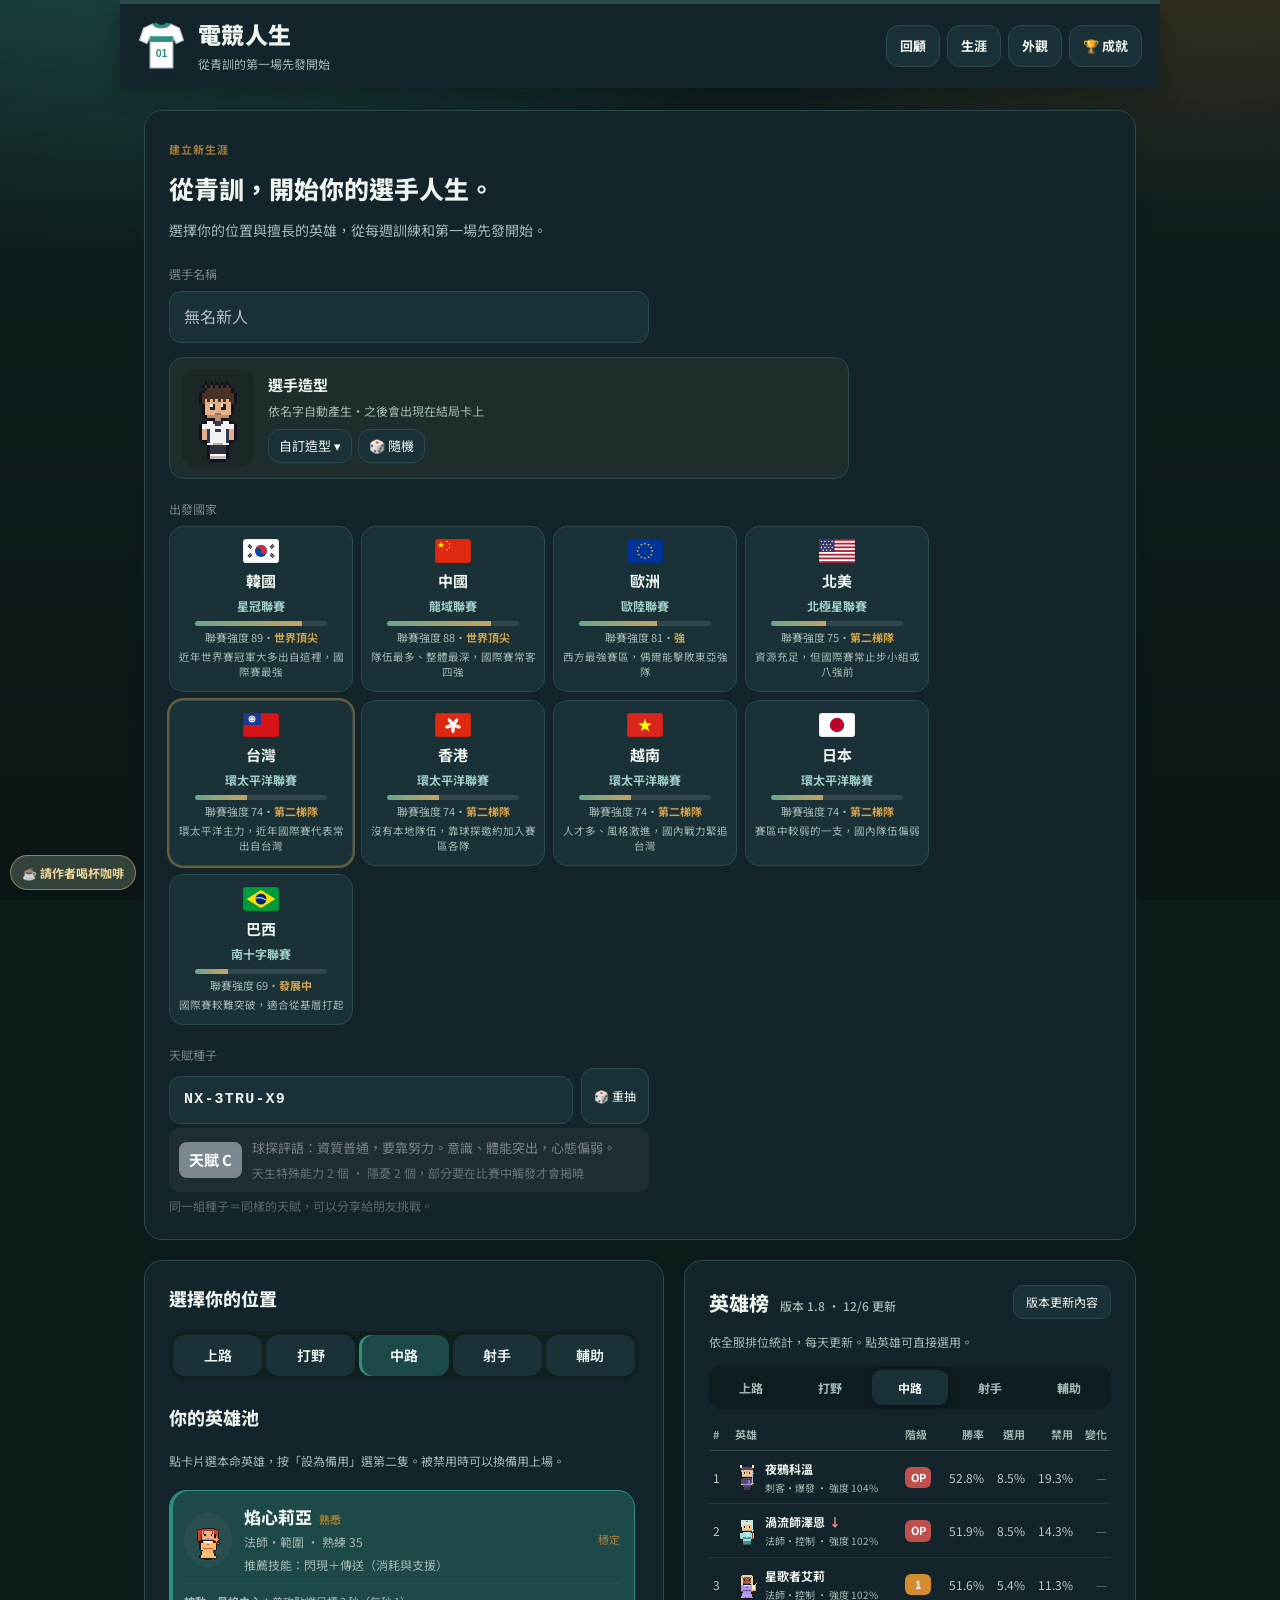
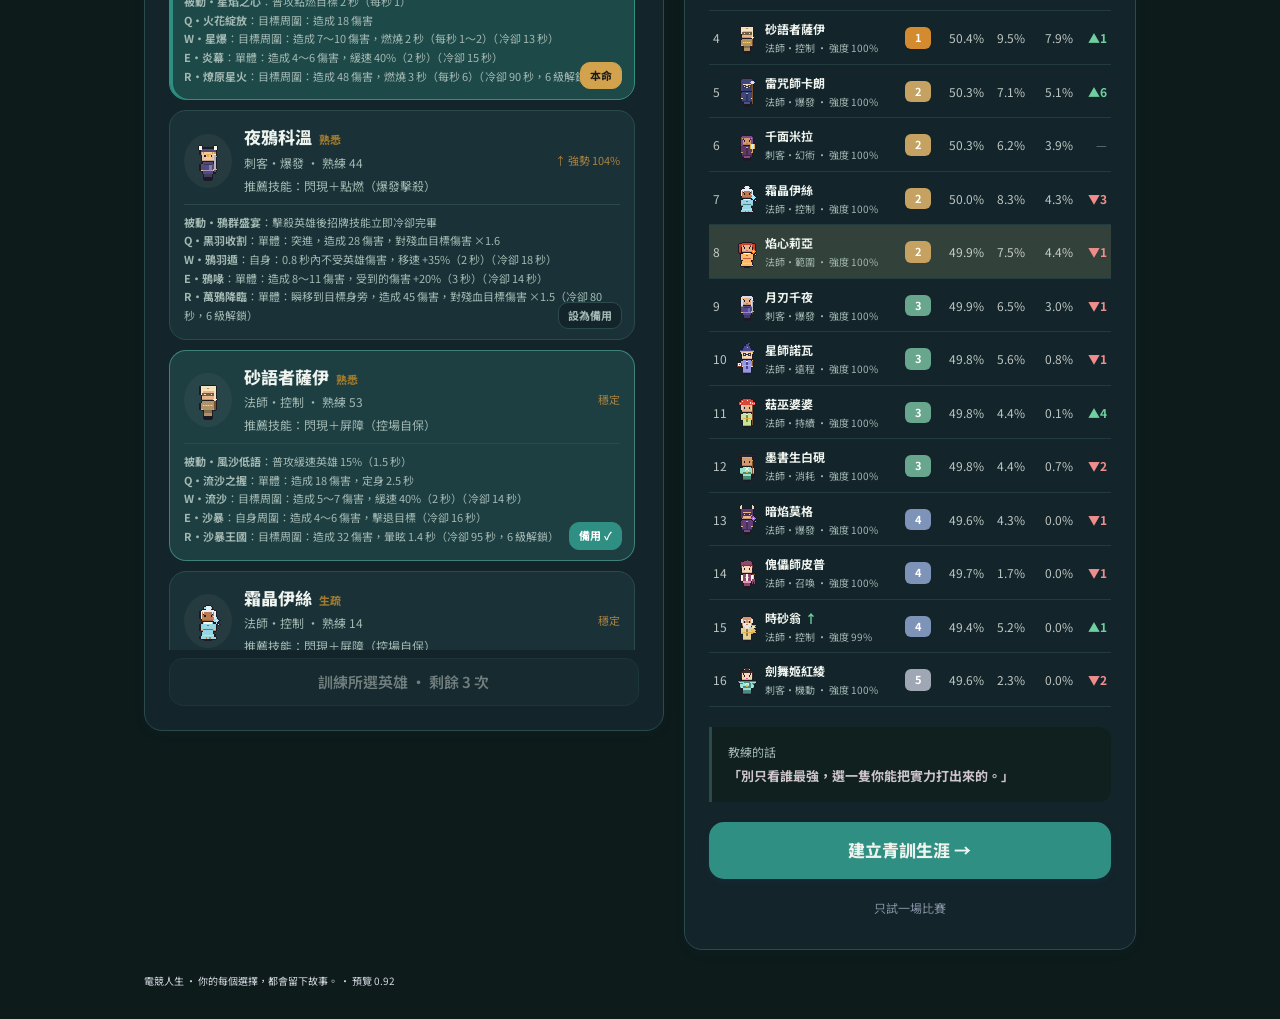
==== commit 68c340e6: "0.92 生涯分門檻校準、國內榮譽乘賽區權重平方、新增主力選手 Co-Authored-By: Claude Opus 5.5 <noreply@anthropic.com>" ====
--- a/career/game/index.html
+++ b/career/game/index.html
@@ -6,6 +6,6 @@
 <section id="setup"><div class="intro"><p class="eyebrow">從沒人認識，到全場記住你的名字。</p><h1>巔峰之前<span>你的第一場先發。</span></h1><p>五個位置，十位選手。練你的絕活，讀懂版本，在真正重要的時刻做決定。</p></div>
 <div class="grid"><article class="panel"><h2>選擇你的位置</h2><div id="roles" class="roles"></div><h2>你的英雄池</h2><div id="heroes"></div><button id="train" class="secondary">訓練所選英雄 · 剩餘 3 次</button></article><article class="panel"><div class="row"><h2>版本情報 <span id="patchId">1.1</span></h2><button id="patch" class="quiet">查看下一次更新</button></div><p class="muted">研究英雄的改動，安排下一次練習。</p><div id="patches"></div><div class="note">教練的話<br><strong>「別只看誰最強，選一隻你能把實力打出來的。」</strong></div><button id="start" class="primary">穿上隊服，進入比賽 →</button></article></div></section>
 <section id="match" hidden><div class="scorebar"><div><small>BLUE / 逐光青訓</small><strong id="blueScore">0</strong></div><div class="clock"><b id="clock">00:00</b><small id="phase">對線期</small></div><div><small>RED / 赤潮青訓</small><strong id="redScore">0</strong></div></div><div class="matchgrid"><article class="arena"><canvas id="map" width="800" height="640" aria-label="五對五比賽地圖"></canvas><div class="mapfoot"><span>● 我方　<span class="red">● 對方</span>　<span class="gold">◆ 你</span></span><span>敵人僅在視野內顯示</span></div></article><aside class="panel"><div class="row"><h2 id="playerTitle"></h2><span id="power" class="tag"></span></div><p id="stats"></p><div class="row"><h3>戰場動態</h3><div><button id="pause" class="quiet">暫停</button><button id="speed" class="quiet">1×</button></div></div><div id="log" aria-live="polite"></div><div id="decision" hidden></div><div id="result" hidden></div></aside></div></section>
-<footer>電競人生 · 你的每個選擇，都會留下故事。 · 預覽 0.91</footer>
+<footer>電競人生 · 你的每個選擇，都會留下故事。 · 預覽 0.92</footer>
 </main><script src="roster.js?v=70b"></script><script src="game.js?v=36"></script><script src="battle.js?v=84"></script><script src="rift.js?v=36"></script>
-<script src="rift-nav.js?v=32"></script><script src="macro.js?v=86"></script><script src="kits.js?v=76"></script><script src="career.js?v=80"></script><script src="jrpg-art.js?v=18"></script><script src="visuals.js?v=70"></script><script src="rift-art.js?v=32"></script><script src="broadcast.js?v=90"></script><script src="overview.js?v=31"></script><script src="asset-pack.js?v=18"></script><script src="life-ui.js?v=88"></script><script src="equipment.js?v=32"></script><script src="experience.js?v=87"></script><script src="match-ui.js?v=18"></script><script src="field-actors.js?v=36"></script><script src="map-painter.js?v=30"></script><script src="draft.js?v=86"></script><script src="world.js?v=82"></script><script src="pro.js?v=89"></script><script src="growth.js?v=87"></script><script src="rank-art.js?v=78"></script><script src="ladder.js?v=88"></script><script src="meta.js?v=51"></script><script src="bp.js?v=87"></script><script src="chat.js?v=79"></script><script src="board.js?v=61"></script><script src="talent.js?v=88"></script><script src="hero-pixel.js?v=87"></script><script src="hero-ui.js?v=64b"></script><script src="field-pixel.js?v=67b"></script><script src="world-pixel.js?v=68c"></script><script src="skill-fx.js?v=70"></script><script src="train-ui.js?v=87"></script><script src="pace.js?v=84"></script><script src="achievements.js?v=91"></script><script src="pwa.js?v=85b"></script><script src="flow.js?v=88"></script><script src="bp-cast.js?v=87"></script><script src="player-look.js?v=90"></script><script src="career-score.js?v=91"></script><script src="ending.js?v=88"></script><script src="share-card.js?v=91"></script></body></html>
+<script src="rift-nav.js?v=32"></script><script src="macro.js?v=86"></script><script src="kits.js?v=76"></script><script src="career.js?v=80"></script><script src="jrpg-art.js?v=18"></script><script src="visuals.js?v=70"></script><script src="rift-art.js?v=32"></script><script src="broadcast.js?v=90"></script><script src="overview.js?v=31"></script><script src="asset-pack.js?v=18"></script><script src="life-ui.js?v=88"></script><script src="equipment.js?v=32"></script><script src="experience.js?v=87"></script><script src="match-ui.js?v=18"></script><script src="field-actors.js?v=36"></script><script src="map-painter.js?v=30"></script><script src="draft.js?v=86"></script><script src="world.js?v=82"></script><script src="pro.js?v=89"></script><script src="growth.js?v=87"></script><script src="rank-art.js?v=78"></script><script src="ladder.js?v=88"></script><script src="meta.js?v=51"></script><script src="bp.js?v=87"></script><script src="chat.js?v=79"></script><script src="board.js?v=61"></script><script src="talent.js?v=88"></script><script src="hero-pixel.js?v=87"></script><script src="hero-ui.js?v=64b"></script><script src="field-pixel.js?v=67b"></script><script src="world-pixel.js?v=68c"></script><script src="skill-fx.js?v=70"></script><script src="train-ui.js?v=87"></script><script src="pace.js?v=84"></script><script src="achievements.js?v=92"></script><script src="pwa.js?v=85b"></script><script src="flow.js?v=88"></script><script src="bp-cast.js?v=87"></script><script src="player-look.js?v=90"></script><script src="career-score.js?v=92"></script><script src="ending.js?v=88"></script><script src="share-card.js?v=92"></script></body></html>
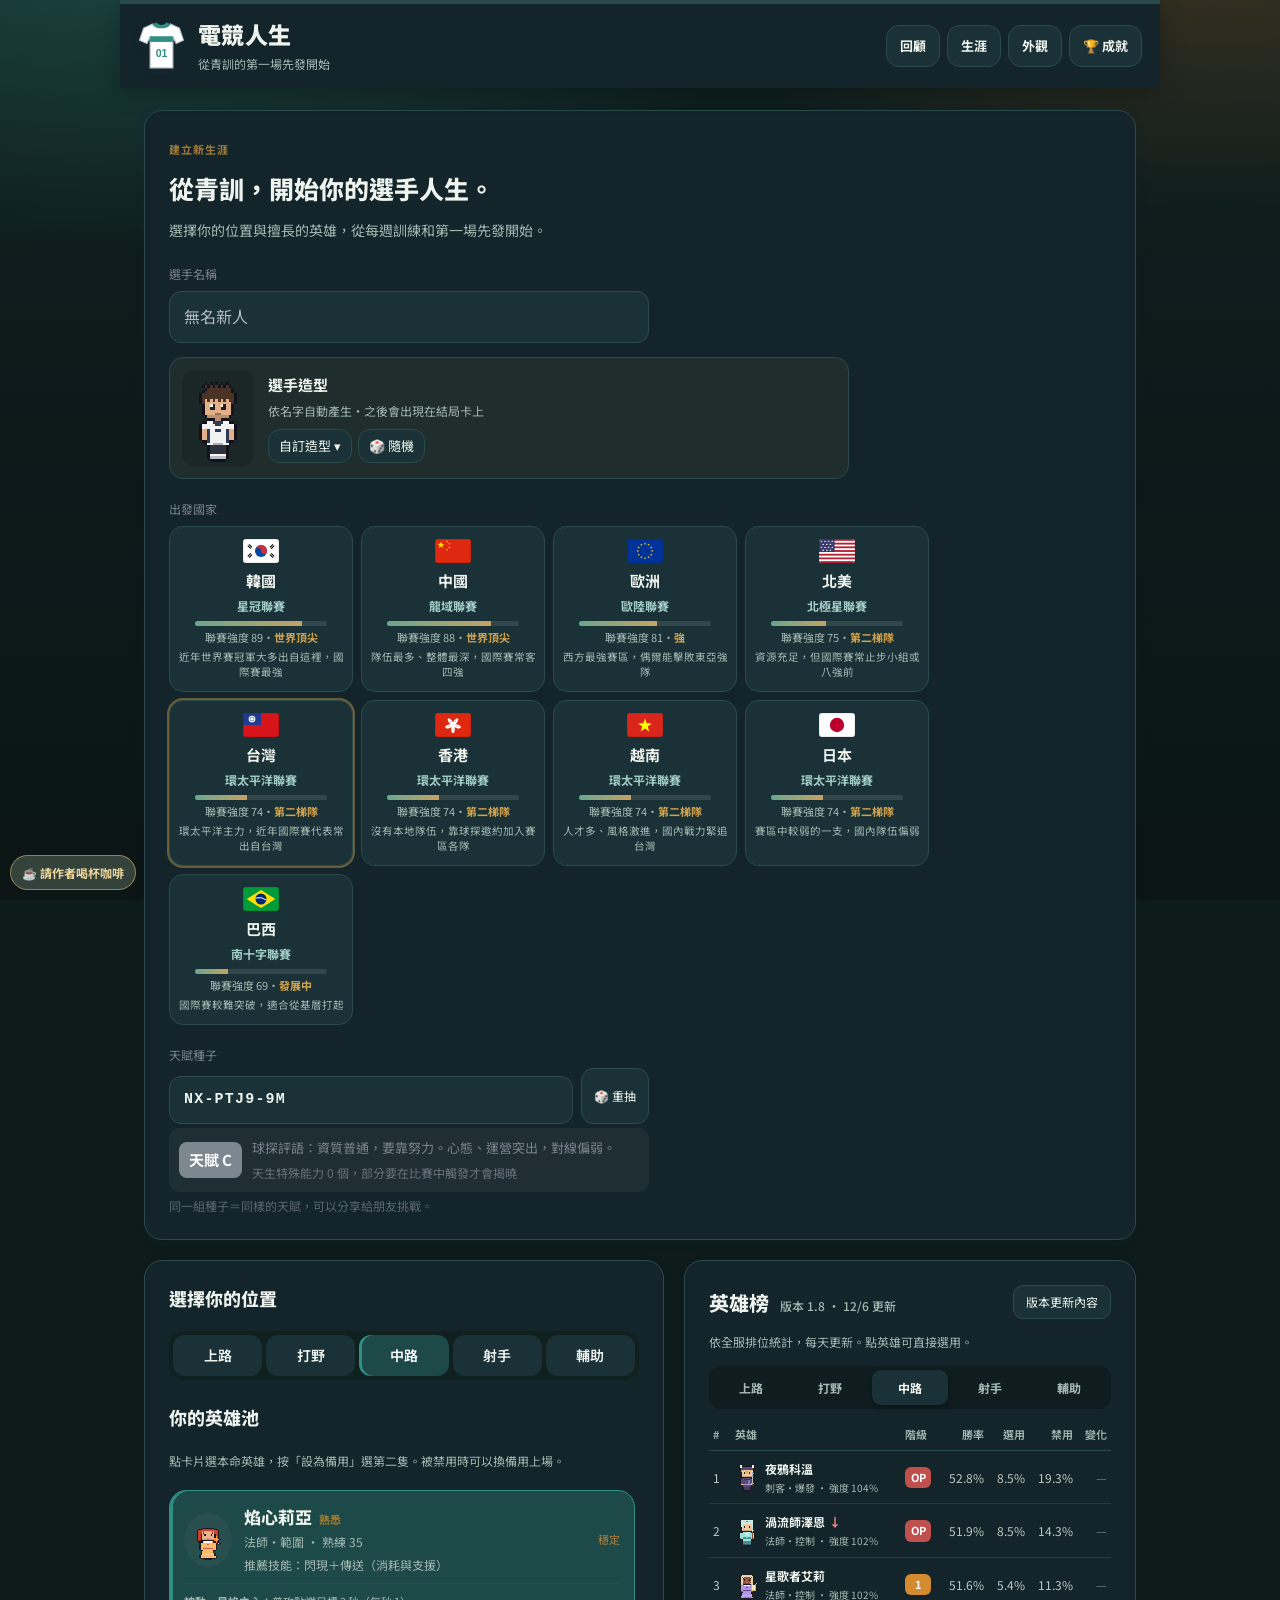
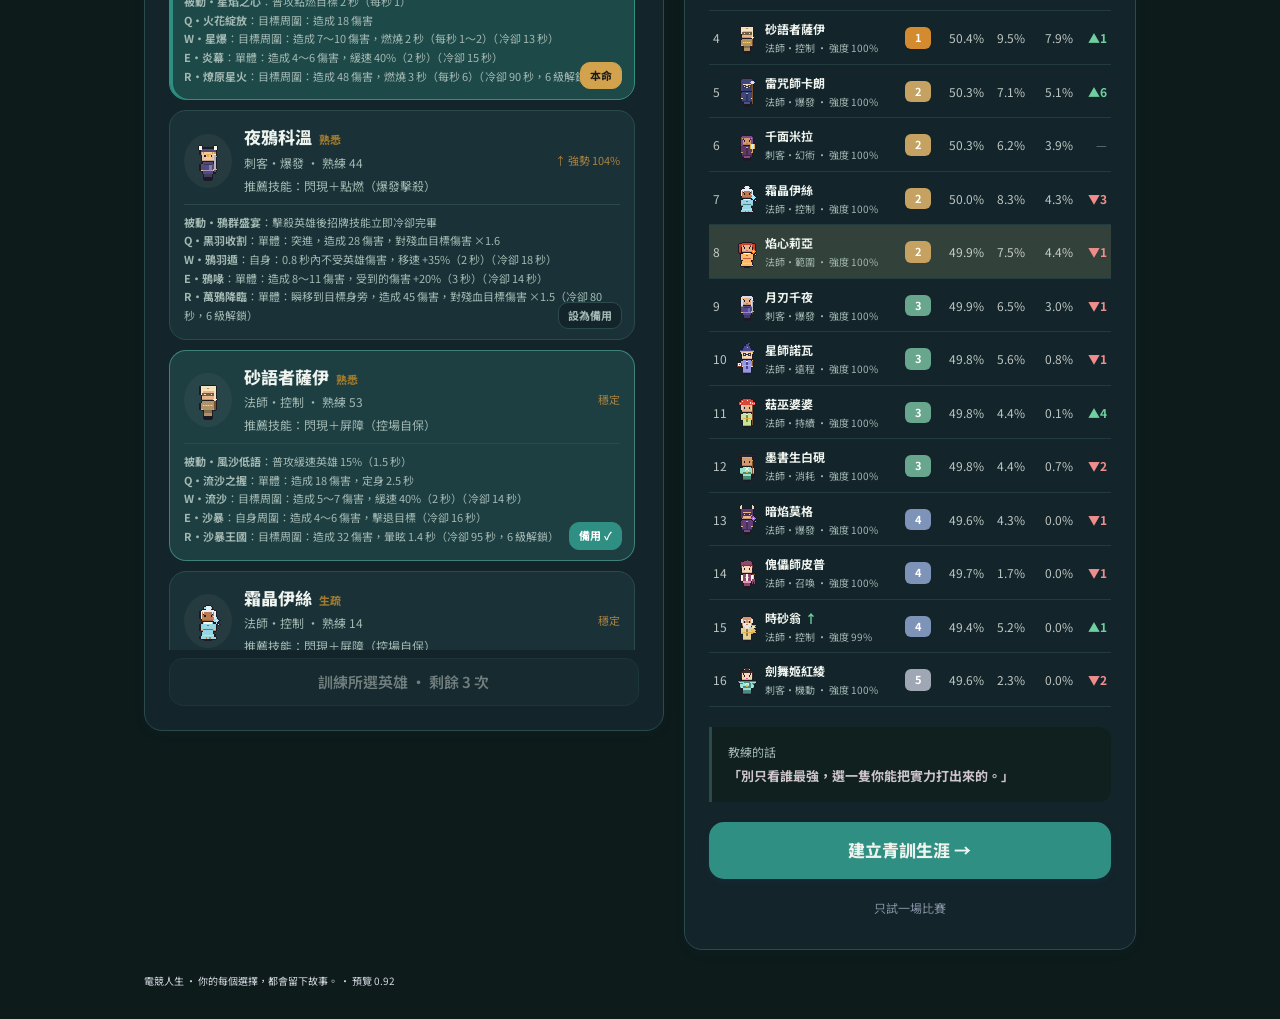
==== commit d78c7973: "0.92 成長平衡：潛力天花板、放慢 25%、教練團、實戰經驗、突破時刻；記錄逐年能力 Co-Authored-By: Claude Opus 5.5 <noreply@anthropic.com>" ====
--- a/career/game/index.html
+++ b/career/game/index.html
@@ -8,4 +8,4 @@
 <section id="match" hidden><div class="scorebar"><div><small>BLUE / 逐光青訓</small><strong id="blueScore">0</strong></div><div class="clock"><b id="clock">00:00</b><small id="phase">對線期</small></div><div><small>RED / 赤潮青訓</small><strong id="redScore">0</strong></div></div><div class="matchgrid"><article class="arena"><canvas id="map" width="800" height="640" aria-label="五對五比賽地圖"></canvas><div class="mapfoot"><span>● 我方　<span class="red">● 對方</span>　<span class="gold">◆ 你</span></span><span>敵人僅在視野內顯示</span></div></article><aside class="panel"><div class="row"><h2 id="playerTitle"></h2><span id="power" class="tag"></span></div><p id="stats"></p><div class="row"><h3>戰場動態</h3><div><button id="pause" class="quiet">暫停</button><button id="speed" class="quiet">1×</button></div></div><div id="log" aria-live="polite"></div><div id="decision" hidden></div><div id="result" hidden></div></aside></div></section>
 <footer>電競人生 · 你的每個選擇，都會留下故事。 · 預覽 0.92</footer>
 </main><script src="roster.js?v=70b"></script><script src="game.js?v=36"></script><script src="battle.js?v=84"></script><script src="rift.js?v=36"></script>
-<script src="rift-nav.js?v=32"></script><script src="macro.js?v=86"></script><script src="kits.js?v=76"></script><script src="career.js?v=80"></script><script src="jrpg-art.js?v=18"></script><script src="visuals.js?v=70"></script><script src="rift-art.js?v=32"></script><script src="broadcast.js?v=90"></script><script src="overview.js?v=31"></script><script src="asset-pack.js?v=18"></script><script src="life-ui.js?v=88"></script><script src="equipment.js?v=32"></script><script src="experience.js?v=87"></script><script src="match-ui.js?v=18"></script><script src="field-actors.js?v=36"></script><script src="map-painter.js?v=30"></script><script src="draft.js?v=86"></script><script src="world.js?v=82"></script><script src="pro.js?v=89"></script><script src="growth.js?v=87"></script><script src="rank-art.js?v=78"></script><script src="ladder.js?v=88"></script><script src="meta.js?v=51"></script><script src="bp.js?v=87"></script><script src="chat.js?v=79"></script><script src="board.js?v=61"></script><script src="talent.js?v=88"></script><script src="hero-pixel.js?v=87"></script><script src="hero-ui.js?v=64b"></script><script src="field-pixel.js?v=67b"></script><script src="world-pixel.js?v=68c"></script><script src="skill-fx.js?v=70"></script><script src="train-ui.js?v=87"></script><script src="pace.js?v=84"></script><script src="achievements.js?v=92"></script><script src="pwa.js?v=85b"></script><script src="flow.js?v=88"></script><script src="bp-cast.js?v=87"></script><script src="player-look.js?v=90"></script><script src="career-score.js?v=92"></script><script src="ending.js?v=88"></script><script src="share-card.js?v=92"></script></body></html>
+<script src="rift-nav.js?v=32"></script><script src="macro.js?v=86"></script><script src="kits.js?v=76"></script><script src="career.js?v=80"></script><script src="jrpg-art.js?v=18"></script><script src="visuals.js?v=70"></script><script src="rift-art.js?v=32"></script><script src="broadcast.js?v=90"></script><script src="overview.js?v=31"></script><script src="asset-pack.js?v=18"></script><script src="life-ui.js?v=88"></script><script src="equipment.js?v=32"></script><script src="experience.js?v=87"></script><script src="match-ui.js?v=18"></script><script src="field-actors.js?v=36"></script><script src="map-painter.js?v=30"></script><script src="draft.js?v=86"></script><script src="world.js?v=82"></script><script src="pro.js?v=92"></script><script src="growth.js?v=92"></script><script src="rank-art.js?v=78"></script><script src="ladder.js?v=88"></script><script src="meta.js?v=51"></script><script src="bp.js?v=87"></script><script src="chat.js?v=79"></script><script src="board.js?v=61"></script><script src="talent.js?v=92"></script><script src="hero-pixel.js?v=87"></script><script src="hero-ui.js?v=64b"></script><script src="field-pixel.js?v=67b"></script><script src="world-pixel.js?v=68c"></script><script src="skill-fx.js?v=70"></script><script src="train-ui.js?v=87"></script><script src="pace.js?v=84"></script><script src="achievements.js?v=92"></script><script src="pwa.js?v=85b"></script><script src="flow.js?v=88"></script><script src="bp-cast.js?v=87"></script><script src="player-look.js?v=90"></script><script src="career-score.js?v=92"></script><script src="ending.js?v=88"></script><script src="share-card.js?v=92"></script></body></html>
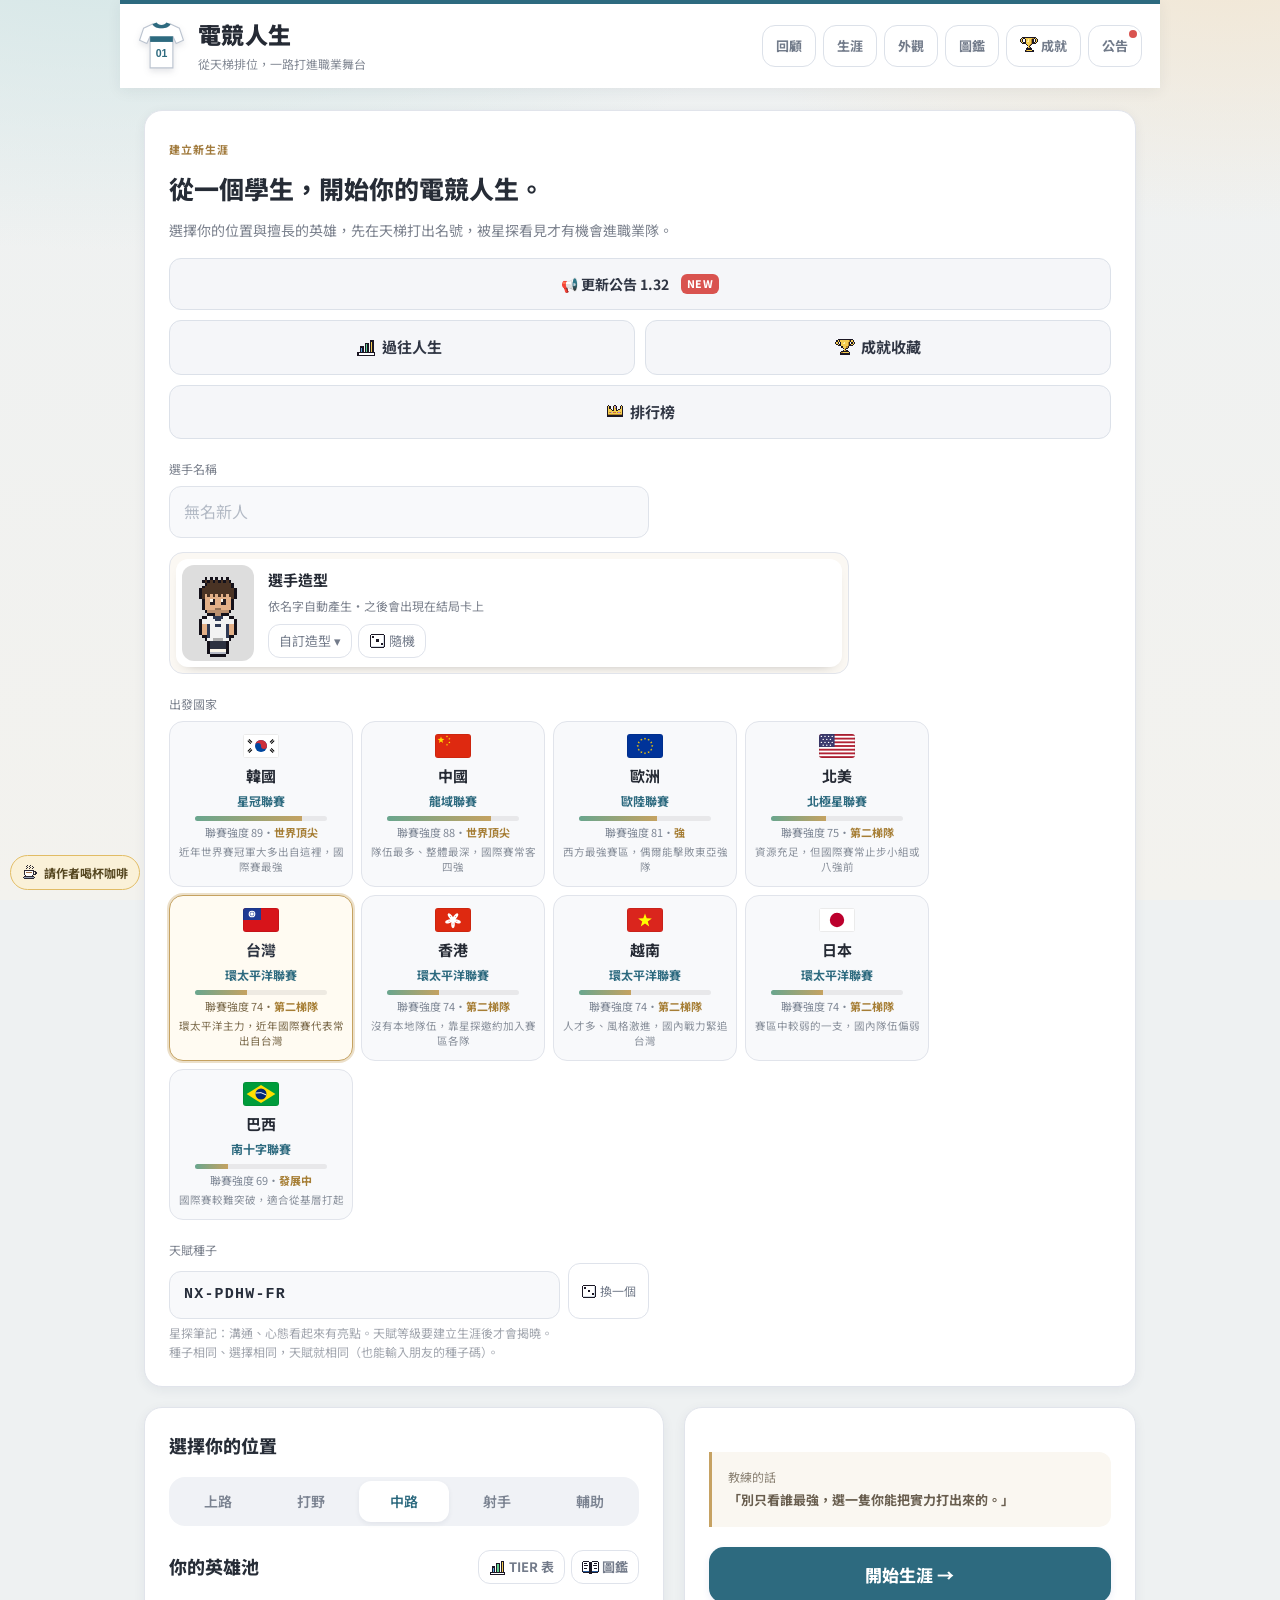
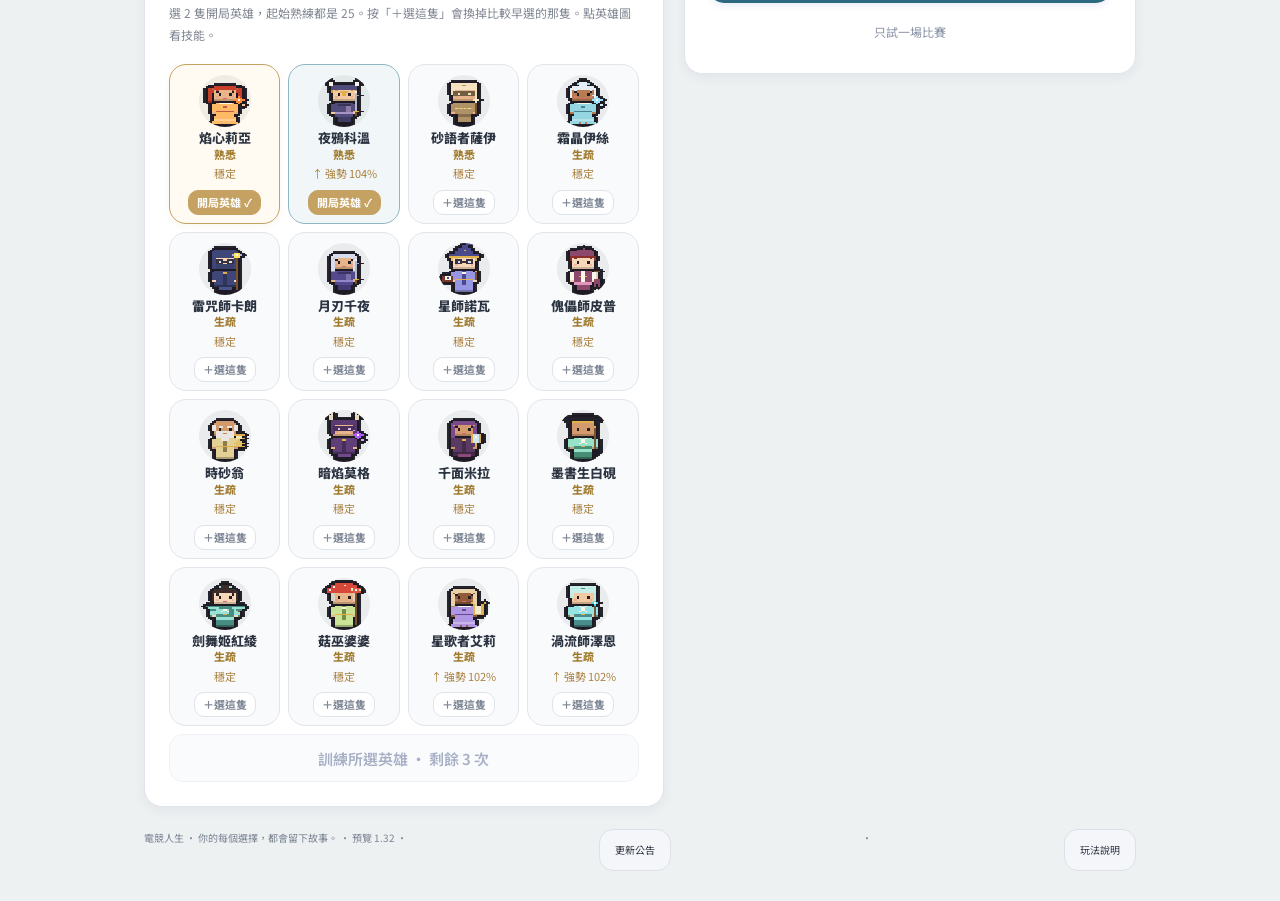
==== commit f4127509: "1.37 年紀退化：生涯模擬不主動退役、退役年齡與各年齡戰力" ====
--- a/career/game/index.html
+++ b/career/game/index.html
@@ -1,11 +1,24 @@
 <!doctype html>
-<html lang="zh-Hant"><meta charset="utf-8"><meta name="viewport" content="width=device-width,initial-scale=1,viewport-fit=cover"><title>電競人生</title><meta name="theme-color" content="#ffffff"><link rel="manifest" href="manifest.webmanifest"><link rel="apple-touch-icon" href="icons/apple-touch-icon.png"><link rel="icon" href="icons/favicon-64.png"><meta name="apple-mobile-web-app-capable" content="yes"><meta name="apple-mobile-web-app-title" content="電競人生"><link rel="stylesheet" href="style.css"><link rel="stylesheet" href="broadcast.css?v=18"><link rel="stylesheet" href="overview.css?v=31"><link rel="stylesheet" href="life-ui.css?v=18">
-<link rel="stylesheet" href="experience.css?v=18"><link rel="stylesheet" href="team-interiors.css?v=18"><link rel="stylesheet" href="ui-polish.css?v=86b"><link rel="stylesheet" href="theme.css?v=53"><link rel="stylesheet" href="flow.css?v=90"><link rel="stylesheet" href="bp-cast.css?v=87">
-<link rel="stylesheet" href="match-fix.css?v=90"><body><main>
+<html lang="zh-Hant"><meta charset="utf-8"><meta name="app-build" content="1.36"><meta name="viewport" content="width=device-width,initial-scale=1,maximum-scale=1,viewport-fit=cover"><title>電競人生</title>
+<script>/* @license 電競人生 Esports Life (c) 2026 Anty. All rights reserved. Official: https://esports.bearledger.app/ */
+!function(){var e="e26017169ad44b82abc7fcbaf4880d32";if(/(^|\.)(vercel|bearledger)\.app$/.test(location.hostname)){var t=document.createElement("script");t.defer=!0,t.src="https://static.cloudflareinsights.com/beacon.min.js",t.setAttribute("data-cf-beacon",JSON.stringify({token:e})),document.head.appendChild(t)}}();</script><meta name="theme-color" content="#ffffff"><link rel="manifest" href="manifest.webmanifest"><link rel="apple-touch-icon" href="icons/apple-touch-icon.png"><link rel="icon" href="icons/favicon-64.png"><meta name="apple-mobile-web-app-capable" content="yes"><meta name="apple-mobile-web-app-title" content="電競人生"><link rel="stylesheet" href="style.css"><link rel="stylesheet" href="touch-guard.css?v=100"><link rel="stylesheet" href="broadcast.css?v=18"><link rel="stylesheet" href="overview.css?v=31"><link rel="stylesheet" href="life-ui.css?v=18">
+<link rel="stylesheet" href="experience.css?v=18"><link rel="stylesheet" href="team-interiors.css?v=18"><link rel="stylesheet" href="ui-polish.css?v=86b"><link rel="stylesheet" href="theme.css?v=53"><link rel="stylesheet" href="flow.css?v=156"><link rel="stylesheet" href="bp-cast.css?v=109">
+<link rel="stylesheet" href="match-fix.css?v=101"><link rel="stylesheet" href="match-hud.css?v=112"><link rel="stylesheet" href="hero-dex.css?v=108"><link rel="stylesheet" href="highlight.css?v=116"><body><main>
 <header><a class="brand" href="./">電競人生 <small>從網咖天梯走到職業舞台</small></a></header>
 <section id="setup"><div class="intro"><p class="eyebrow">從沒人認識，到全場記住你的名字。</p><h1>巔峰之前<span>你的第一場先發。</span></h1><p>五個位置，十位選手。練你的絕活，讀懂版本，在真正重要的時刻做決定。</p></div>
 <div class="grid"><article class="panel"><h2>選擇你的位置</h2><div id="roles" class="roles"></div><h2>你的英雄池</h2><div id="heroes"></div><button id="train" class="secondary">訓練所選英雄 · 剩餘 3 次</button></article><article class="panel"><div class="row"><h2>版本情報 <span id="patchId">1.1</span></h2><button id="patch" class="quiet">查看下一次更新</button></div><p class="muted">研究英雄的改動，安排下一次練習。</p><div id="patches"></div><div class="note">教練的話<br><strong>「別只看誰最強，選一隻你能把實力打出來的。」</strong></div><button id="start" class="primary">穿上隊服，進入比賽 →</button></article></div></section>
 <section id="match" hidden><div class="scorebar"><div><small>BLUE / 逐光青訓</small><strong id="blueScore">0</strong></div><div class="clock"><b id="clock">00:00</b><small id="phase">對線期</small></div><div><small>RED / 赤潮青訓</small><strong id="redScore">0</strong></div></div><div class="matchgrid"><article class="arena"><canvas id="map" width="800" height="640" aria-label="五對五比賽地圖"></canvas><div class="mapfoot"><span>● 我方　<span class="red">● 對方</span>　<span class="gold">◆ 你</span></span><span>敵人僅在視野內顯示</span></div></article><aside class="panel"><div class="row"><h2 id="playerTitle"></h2><span id="power" class="tag"></span></div><p id="stats"></p><div class="row"><h3>戰場動態</h3><div><button id="pause" class="quiet">暫停</button><button id="speed" class="quiet">1×</button></div></div><div id="log" aria-live="polite"></div><div id="decision" hidden></div><div id="result" hidden></div></aside></div></section>
-<footer>電競人生 · 你的每個選擇，都會留下故事。 · 預覽 0.92</footer>
-</main><script src="roster.js?v=70b"></script><script src="game.js?v=36"></script><script src="battle.js?v=84"></script><script src="rift.js?v=36"></script>
-<script src="rift-nav.js?v=32"></script><script src="macro.js?v=86"></script><script src="kits.js?v=76"></script><script src="career.js?v=80"></script><script src="jrpg-art.js?v=18"></script><script src="visuals.js?v=70"></script><script src="rift-art.js?v=32"></script><script src="broadcast.js?v=90"></script><script src="overview.js?v=31"></script><script src="asset-pack.js?v=18"></script><script src="life-ui.js?v=88"></script><script src="equipment.js?v=32"></script><script src="experience.js?v=87"></script><script src="match-ui.js?v=18"></script><script src="field-actors.js?v=36"></script><script src="map-painter.js?v=30"></script><script src="draft.js?v=86"></script><script src="world.js?v=82"></script><script src="pro.js?v=92"></script><script src="growth.js?v=92"></script><script src="rank-art.js?v=78"></script><script src="ladder.js?v=88"></script><script src="meta.js?v=51"></script><script src="bp.js?v=87"></script><script src="chat.js?v=79"></script><script src="board.js?v=61"></script><script src="talent.js?v=92"></script><script src="hero-pixel.js?v=87"></script><script src="hero-ui.js?v=64b"></script><script src="field-pixel.js?v=67b"></script><script src="world-pixel.js?v=68c"></script><script src="skill-fx.js?v=70"></script><script src="train-ui.js?v=87"></script><script src="pace.js?v=84"></script><script src="achievements.js?v=92"></script><script src="pwa.js?v=85b"></script><script src="flow.js?v=88"></script><script src="bp-cast.js?v=87"></script><script src="player-look.js?v=90"></script><script src="career-score.js?v=92"></script><script src="ending.js?v=88"></script><script src="share-card.js?v=92"></script></body></html>
+<footer>電競人生 · 你的每個選擇，都會留下故事。 · 預覽 1.32</footer>
+</main><script src="roster.js?v=70b"></script><script src="game.js?v=38"></script><script src="battle.js?v=86"></script><script src="rift.js?v=36"></script>
+<script src="rift-nav.js?v=32"></script><script src="macro.js?v=113"></script><script src="kits.js?v=76"></script><script src="career.js?v=120"></script><script src="jrpg-art.js?v=18"></script><script src="visuals.js?v=93"></script><script src="rift-art.js?v=93"></script><script src="broadcast.js?v=102"></script><script src="overview.js?v=102"></script><script src="asset-pack.js?v=18"></script><script src="life-ui.js?v=109"></script><script src="touch-guard.js?v=100"></script><script src="pixel-icons.js?v=102"></script><script src="equipment.js?v=116"></script><script src="experience.js?v=120"></script><script src="match-ui.js?v=96"></script><script src="field-actors.js?v=36"></script><script src="map-painter.js?v=94"></script><script src="draft.js?v=91"></script><script src="world.js?v=117"></script><script src="pro.js?v=139"></script><script src="growth.js?v=95"></script><script src="rank-art.js?v=78"></script><script src="ladder.js?v=129"></script><script src="meta.js?v=95"></script><script src="bp.js?v=122"></script><script src="chat.js?v=106"></script><script src="board.js?v=107"></script><script src="talent.js?v=117"></script><script src="hero-pixel.js?v=108"></script><script src="hero-ui.js?v=66"></script><script src="field-pixel.js?v=93"></script><script src="world-pixel.js?v=93"></script><script src="skill-fx.js?v=70"></script><script src="train-ui.js?v=89"></script><script src="pace.js?v=102"></script><script src="achievements.js?v=97"></script><script src="pwa.js?v=109"></script><script src="flow.js?v=91"></script><script src="bp-cast.js?v=90"></script><script src="player-look.js?v=96"></script><script src="career-score.js?v=92"></script><script src="ending.js?v=88"></script><script src="share-card.js?v=108"></script><script src="lives.js?v=110"></script><script src="notify.js?v=119"></script><script src="camp-ff.js?v=116"></script><script src="announce.js?v=142"></script><script src="scout-report.js?v=118"></script><script src="hdr-mini.js?v=120"></script><script src="guide.js?v=119"></script><script src="match-mobile.js?v=95"></script><script src="match-hud.js?v=103"></script><script src="hero-dex.js?v=120"></script><script src="plays.js?v=110"></script><script src="objectives.js?v=106"></script><script src="odds.js?v=117"></script><script src="highlight.js?v=119"></script>
+<script src="review.js?v=1"></script>
+<script src="offseason.js?v=14"></script>
+<script src="ceremony.js?v=7"></script>
+<script src="ach-share.js?v=1"></script>
+<script src="pro-news.js?v=5"></script>
+<script src="team-logo.js?v=4"></script>
+<script src="life-events.js?v=4"></script>
+<script src="life-content.js?v=3"></script>
+<script src="life-arcs.js?v=2"></script>
+<script src="life-stat.js?v=2"></script>
+<script src="lb.js?v=4"></script></body></html>
--- a/career/game/style.css
+++ b/career/game/style.css
@@ -6,12 +6,10 @@
 .careerwelcome{padding:30px 0 0;max-width:750px}.careerwelcome h2{font-size:24px}.careerwelcome p{color:#98aab4}.careerhead{display:flex;justify-content:space-between;align-items:center;gap:14px;margin:30px 0 20px}.careerhead h2{font-size:24px;margin:0}.careergrid,.draftgrid{display:grid;grid-template-columns:1.2fr 1fr;gap:22px;margin-bottom:25px}.playerstats{display:grid;grid-template-columns:repeat(4,1fr);gap:10px}.playerstats span{font-size:11px;color:#98aab4}.playerstats b{display:block;font-size:27px;color:#b7ef86}.storychoice{display:block;width:100%;text-align:left;margin:8px 0}.storychoice small,.courses small,.banlist small{display:block;color:#98aab4;font-size:10px;margin-top:5px}.courses{display:flex;gap:7px;margin-top:20px}.courses button{flex:1;padding:10px 5px;font-size:12px}.storyresult,.careerevaluation{padding:13px;border-left:2px solid #b7ef86;background:#15251f;color:#cde7c2}.standings>div,.schedule>div{display:flex;gap:12px;align-items:center;justify-content:space-between;padding:12px 0;border-bottom:1px solid #2c3b49}.standings small{color:#98aab4;font-size:11px}.standings .ours{color:#b7ef86}.schedule{font-size:12px;color:#98aab4}.banlist{display:grid;grid-template-columns:repeat(3,1fr);gap:7px}#draft{padding-top:28px}#draft h1{font-size:38px}#draft h1 span{font-size:20px}#draftBack{margin-bottom:20px}.careerhead .quiet{flex-shrink:0}@media(max-width:760px){.careergrid,.draftgrid{grid-template-columns:1fr}.careerhead h2{font-size:20px}.careerhead{align-items:flex-start}.careerhead .quiet{font-size:10px;max-width:100px}.playerstats{gap:5px}.playerstats b{font-size:24px}.careerwelcome h2{font-size:21px}.courses button{font-size:11px}}
 .battlemeters{display:flex;gap:14px;padding:12px;background:#111d27;border-radius:7px}.battlemeters>div{flex:1;min-width:0}.battlemeters small{display:block;color:#98aab4;font-size:10px}.battlemeters meter{width:100%;height:13px;accent-color:#b7ef86}.resultstats{display:grid;grid-template-columns:1fr 1fr;gap:10px;margin:18px 0}.resultstats span{background:#111d27;padding:12px;color:#98aab4;font-size:11px}.resultstats b{display:block;color:#e7eee9;font-size:20px}#decision{scroll-margin-top:20px}#power{max-width:52%;line-height:1.6}.hero{flex-wrap:wrap}.hero .skillpreview{flex-basis:100%;border-top:1px solid #ffffff12;padding-top:8px;color:#b7cbbb;font-size:11px}
 :root{color-scheme:dark;--bg:#101821;--panel:#19232f;--line:#2c3b49;--text:#e7eee9;--muted:#98aab4;--green:#b7ef86;--gold:#f1c66d}*{box-sizing:border-box}body{margin:0;background:radial-gradient(ellipse at 75% 0,#233a3b,transparent 65%),var(--bg);color:var(--text);font:15px 'Noto Sans TC',sans-serif}main{max-width:1240px;margin:auto;padding:30px}header,.row{display:flex;align-items:center;justify-content:space-between;gap:12px}header{padding-bottom:25px;border-bottom:1px solid var(--line)}.brand{color:var(--green);text-decoration:none;font-weight:800;letter-spacing:2px}.brand small{display:block;color:var(--muted);font-size:10px;letter-spacing:1px;margin-top:6px}.tag{font-size:11px;border:1px solid var(--line);border-radius:5px;padding:7px 10px;color:var(--muted)}.intro{padding:45px 0 30px}.eyebrow{color:var(--green);font-size:13px;letter-spacing:2px}h1{font-size:52px;margin:12px 0;letter-spacing:-2px;line-height:1.25}h1 span{display:block;color:var(--muted);font-size:30px;font-weight:400;letter-spacing:0}p{line-height:1.8}h2{font-size:16px;margin:0 0 20px}h3{font-size:14px}button{font:inherit;cursor:pointer;border:1px solid var(--line);border-radius:7px;background:#22313e;color:var(--text);padding:11px 15px;transition:background .15s}button:hover{background:#344b50}button:focus-visible{outline:2px solid var(--green);outline-offset:3px}button:disabled{opacity:.45;cursor:default}.grid{display:grid;grid-template-columns:1.15fr 1fr;gap:22px}.panel{background:var(--panel);border:1px solid var(--line);border-radius:14px;padding:25px;min-width:0}.roles{display:flex;gap:7px;margin-bottom:28px;flex-wrap:wrap}.selected{border-color:var(--green);background:#31483b}.hero{display:flex;text-align:left;width:100%;gap:15px;align-items:center;margin-bottom:10px}.avatar{font-size:24px;background:#14212a;border-radius:8px;padding:12px}.hero strong{display:block}.hero small{display:block;color:var(--muted);margin-top:4px}.hero .rate{margin-left:auto;color:var(--gold);white-space:nowrap}.primary{background:var(--green);color:#18241b;font-weight:800;width:100%;border:0;padding:16px}.primary:hover{background:#d0ffa9}.secondary{width:100%;margin-top:8px}.quiet{padding:6px 9px;font-size:12px;background:transparent}.muted{color:var(--muted);font-size:13px}.note{margin:24px 0;padding:18px;border-left:2px solid var(--green);background:#14212a;color:var(--muted);line-height:1.9}.note strong{color:var(--text);font-size:13px}.patchline{padding:12px 0;border-bottom:1px solid var(--line);font-size:13px}.up{color:var(--green)}.down,.red{color:#f48b86}.gold{color:var(--gold)}footer{display:flex;justify-content:space-between;gap:12px;font-size:11px;color:var(--muted);padding-top:30px}.scorebar{display:flex;justify-content:space-around;align-items:center;padding:25px;background:#18242c;margin:25px 0 16px;border-radius:10px}.scorebar>div{display:flex;align-items:center;gap:22px}.scorebar strong{font-size:36px;color:var(--green)}.scorebar>div:last-child strong{color:#f48b86}.scorebar small{font-size:11px;color:var(--muted)}.scorebar .clock{flex-direction:column;gap:3px}.clock b{font-size:25px}.matchgrid{display:grid;grid-template-columns:1.55fr 1fr;gap:18px;align-items:start}.arena{border:1px solid var(--line);border-radius:12px;overflow:hidden;background:#142a29}canvas{display:block;width:100%;height:auto}.mapfoot{display:flex;justify-content:space-between;padding:12px;font-size:10px;background:#18242c;color:var(--muted)}#log{max-height:180px;overflow:auto;color:var(--muted);font-size:12px}#log p{padding:8px 0;margin:0;border-bottom:1px solid var(--line)}#decision{border-top:1px solid var(--gold);margin-top:20px;padding-top:20px}#decision h2{color:var(--gold)}.choice{width:100%;text-align:left;display:block;margin:10px 0}.choice small{display:block;color:var(--muted);line-height:1.6;margin-top:5px}#result h2{font-size:25px;color:var(--green)}[hidden]{display:none!important}@media(max-width:760px){main{padding:18px}.intro{padding-top:25px}h1{font-size:40px}h1 span{font-size:24px}.grid,.matchgrid{grid-template-columns:1fr}.panel{padding:18px}header>.tag{display:none}footer{flex-direction:column}.scorebar>div{gap:7px;flex-direction:column}.scorebar small{font-size:10px}.scorebar strong{font-size:26px}.mapfoot{font-size:9px}.roles button{flex:1;padding:10px}#log{max-height:115px}}
-
-/* tactical stance panel + tactical-spell picker (macro.js) */
 .tactics{margin:8px 0 10px;border:1px solid var(--line,#2c3a44);border-radius:10px;padding:6px 10px;background:rgba(255,255,255,.02)}
 .tactics summary{cursor:pointer;font-weight:600;font-size:13px}.tactics summary small{font-weight:400;opacity:.65;margin-left:6px}
 .tactic-row{display:flex;align-items:center;gap:8px;margin-top:6px;flex-wrap:wrap}.tactic-row>span{width:52px;font-size:12px;opacity:.75}
 .tactic-row>div{display:flex;gap:4px;flex-wrap:wrap}.tactic-row button{font-size:12px;padding:4px 9px}
 .tactic-row button.selected,.spell-options button.selected{outline:2px solid #f1c66d;outline-offset:-2px}
 .spell-pick{margin:10px 0}.spell-options{display:flex;gap:6px;flex-wrap:wrap}.spell-options button{display:flex;flex-direction:column;align-items:flex-start;gap:2px;padding:6px 10px;font-size:13px;text-align:left}
-.spell-options button small{font-size:11px;opacity:.7}
+.spell-options button small{font-size:11px;opacity:.7}
--- a/career/game/touch-guard.css
+++ b/career/game/touch-guard.css
@@ -0,0 +1,7 @@
+*{-webkit-tap-highlight-color:transparent}
+html{touch-action:manipulation;-webkit-text-size-adjust:100%;text-size-adjust:100%}
+html,body{overscroll-behavior-y:none}
+button,a,input,select,label,summary,[role=button],[data-hero]{touch-action:manipulation}
+button,summary,.mh-row,.mh-rail,.dx-tile,.cast-champion{-webkit-user-select:none;user-select:none}
+dialog,.life-dialog,.mh-body,.mh-drawer,.lc-list,#heroes{overscroll-behavior:contain}
+body.tg-lock{position:fixed!important;left:0;right:0;width:100%;overflow:hidden!important}
--- a/career/game/broadcast.css
+++ b/career/game/broadcast.css
@@ -1,4 +1,3 @@
 .broadcast-match .scorebar{display:none}.broadcast-match .matchgrid{display:block}.broadcast-match .matchgrid>aside{margin-top:18px}.broadcast-stage{position:relative;aspect-ratio:16/10;overflow:hidden;background:#10242b}.broadcast-stage>#map{position:absolute;inset:0;width:100%;height:100%}.broadcast-stage button{border-radius:0}.cast-top{position:absolute;top:0;left:14%;width:72%;height:8.5%;display:grid;grid-template-columns:1fr 1fr 1fr;background:linear-gradient(#182d36,#10212a);border:1px solid #8e8160;box-shadow:0 4px 16px #0006;align-items:center;text-align:center}.cast-team{display:grid;grid-template-columns:1fr auto;padding:4px 13px;gap:2px;align-items:center}.cast-team small{font-size:8px;letter-spacing:1px;color:#8dabae;grid-column:1/-1}.cast-team strong{font-size:19px;color:#8bd5e6}.cast-team span{font-size:10px;color:#d5cba9;white-space:nowrap}.cast-team.redteam strong{color:#ef9b94}.cast-score{display:flex;justify-content:center;align-items:center;gap:16px}.cast-score>b{font-size:29px;color:#8bd5e6}.cast-score>b:last-child{color:#ef9b94}.cast-score>span{display:flex;flex-direction:column;gap:2px}.cast-score small{font-size:12px;color:#d9d0b8}.cast-score i{font-size:8px;font-style:normal;color:#9aaeb2}.cast-roster{position:absolute;top:13%;width:11.5%;display:flex;flex-direction:column;gap:5px}.cast-left{left:0}.cast-right{right:0}.cast-champion{position:relative;display:flex;gap:5px;align-items:center;padding:6px 4px;background:#10242be8;border:1px solid #48727d88;border-left:3px solid #76c5d6;text-align:left;min-width:0;width:100%;height:62px}.cast-right .cast-champion{border-left:1px solid #8c676988;border-right:3px solid #dc8d84;flex-direction:row-reverse;text-align:right}.cast-champion canvas{width:31px;height:38px;flex-shrink:0;background:#1b3338;border:1px solid #465c5b}.cast-champion>div{flex:1;min-width:0}.cast-champion strong{display:block;white-space:nowrap;overflow:hidden;text-overflow:ellipsis;font-size:11px;color:#d8e8e1}.cast-champion small{font-size:8px;color:#9eafaa;display:block}.cast-champion em{font-size:9px;font-style:normal;color:#d1c9ad}.cast-health{display:block;height:4px;background:#1c3337;margin:3px 0}.cast-health i{display:block;height:100%;background:#8fc4a3}.cast-right .cast-health i{background:#d99889}.cast-respawn{position:absolute;left:7px;top:10px;color:#fff3e0;text-shadow:0 1px 3px #000;font-size:20px}.cast-right .cast-respawn{right:7px;left:auto}.cast-champion.dead canvas{filter:grayscale(1);opacity:.4}.cast-champion.unknown canvas{opacity:.45}.cast-champion.you{background:#354337ed;border-color:#e4c982}.cast-resources{position:absolute;top:9.5%;left:16%;right:16%;display:flex;justify-content:space-between;gap:10px;pointer-events:none}.cast-resources span{font-size:10px;color:#e7d7af;background:#142933d9;padding:4px 8px;border:1px solid #9b906144}.cast-dock{position:absolute;bottom:0;left:0;right:0;height:20.5%;display:grid;grid-template-columns:1fr 1.7fr .95fr;align-items:stretch;gap:9px;background:linear-gradient(#14272df5,#0b1a22);border-top:2px solid #a49364;padding:7px 10px}.cast-player{display:flex;gap:9px;align-items:center;min-width:0}.cast-player>canvas{width:53px;height:63px;flex-shrink:0;background:#1b3337;border:1px solid #ac9b69}.cast-player>div{min-width:0}.cast-player strong{display:block;font-size:16px;color:#e1d4ab}.cast-player small{display:block;font-size:10px;color:#bccbbd;margin:6px 0}.cast-player span{display:block;font-size:10px;color:#9ecbc7;line-height:1.6}.cast-league{text-align:center;font-size:12px;font-weight:800;color:#a2d5e4;border-bottom:1px solid #8f8251;padding-bottom:4px;letter-spacing:1px;white-space:nowrap;overflow:hidden;text-overflow:ellipsis}.cast-table{min-width:0}.cast-table #castScoreRows>div{display:grid;grid-template-columns:1fr .8fr .6fr .8fr 1fr;gap:3px;font-size:10px;align-items:center;padding:3px 0;text-align:center;border-bottom:1px solid #ffffff0a}.cast-table b{font-size:9px;color:#d8caac;font-weight:400}.cast-table span{color:#a5d1d8;white-space:nowrap;overflow:hidden;text-overflow:ellipsis}.cast-table span:last-child{color:#e1aba0}.cast-table small{font-size:8px;color:#8d9e9d}.cast-minimap{position:relative;min-width:0;display:flex;align-items:center;justify-content:center}.cast-minimap canvas{height:100%;width:auto;max-width:100%;aspect-ratio:5/4;border:2px solid #9f8f63;cursor:crosshair;background:#193737}.cast-minimap small{position:absolute;bottom:4px;left:0;right:0;text-align:center;font-size:8px;color:#fff1bb;background:#15252d99;pointer-events:none}.cast-notice{position:absolute;bottom:24%;left:25%;right:25%;text-align:center}.cast-notice button{font-size:13px;background:#1c3034e8;border:1px solid #d4ba78;color:#ffe2a1}.cast-camera-tools{display:flex;align-items:center;gap:7px;padding:8px 12px;background:#12262a;border-bottom:1px solid #38514d}.cast-camera-tools>span{font-size:11px;color:#9eb4a7;margin-right:auto}.cast-camera-tools button{font-size:11px}.broadcast-match .mapfoot{padding:8px 12px}@media(min-width:1100px){body:has(.broadcast-match:not([hidden])) main{max-width:1440px}.cast-champion{height:72px}.cast-champion canvas{width:36px;height:43px}.cast-champion strong{font-size:12px}}@media(max-width:760px),(max-height:600px){.cast-top{left:10%;width:80%;height:10%}.cast-team{padding:1px 3px;display:flex;flex-direction:column;gap:1px}.cast-team small{display:none}.cast-team strong{font-size:11px}.cast-team span{font-size:6px}.cast-score{gap:5px}.cast-score>b{font-size:16px}.cast-score small{font-size:8px}.cast-score i{font-size:5px}.cast-roster{width:12%;top:18%;gap:2px}.cast-champion,.cast-right .cast-champion{display:block;padding:2px;height:35px;text-align:center;border-width:1px}.cast-champion canvas{width:16px;height:19px;float:left;margin-right:2px}.cast-right .cast-champion canvas{float:right;margin-left:2px;margin-right:0}.cast-champion strong{font-size:6px}.cast-champion small{display:none}.cast-champion em{font-size:6px}.cast-health{height:2px;margin:2px 0}.cast-respawn{font-size:11px;left:2px;top:3px}.cast-right .cast-respawn{right:2px}.cast-resources{top:11%;left:14%;right:14%;gap:4px}.cast-resources span{font-size:6px;padding:2px 4px}.cast-dock{gap:4px;padding:3px 4px;grid-template-columns:.9fr 1.6fr .9fr;height:21%}.cast-player{gap:3px}.cast-player>canvas{width:22px;height:28px}.cast-player strong{font-size:8px}.cast-player small{font-size:6px;margin:2px 0}.cast-player span{font-size:6px;line-height:1.5}.cast-league{font-size:7px;padding-bottom:2px;letter-spacing:0}.cast-table #castScoreRows>div{font-size:6px;padding:1px 0;gap:1px}.cast-table b,.cast-table small{font-size:5px}.cast-minimap canvas{border-width:1px}.cast-minimap small{display:none}.cast-camera-tools{gap:4px;padding:7px}.cast-camera-tools button{font-size:10px;padding:5px 7px}.cast-camera-tools>span{font-size:10px}.cast-notice{left:20%;right:20%}.cast-notice button{font-size:9px;padding:5px}.broadcast-match .maptools>span small{display:none}}
 .broadcast-stage{aspect-ratio:16/9;max-height:calc(100dvh - 190px)}@media(max-width:760px),(max-height:600px){.broadcast-stage{aspect-ratio:16/10;max-height:none}.cast-roster{bottom:22%;height:auto}.cast-champion,.cast-right .cast-champion{flex:1;min-height:0;height:auto;padding:1px}.cast-champion canvas{width:13px;height:16px}.cast-champion em{font-size:5px}.cast-health{margin:1px 0}.cast-champion strong{font-size:6px}}
-
-@media(max-height:600px) and (min-width:761px){.broadcast-stage{max-height:calc(100dvh - 200px);aspect-ratio:16/9}}
+@media(max-height:600px) and (min-width:761px){.broadcast-stage{max-height:calc(100dvh - 200px);aspect-ratio:16/9}}
--- a/career/game/overview.css
+++ b/career/game/overview.css
@@ -1,5 +1,4 @@
 .overview-arena .broadcast-stage{width:100%;aspect-ratio:6/5;max-height:calc(100dvh - 220px);min-height:350px}.overview-arena .cast-dock,.overview-arena .cast-minimap{display:none}.overview-arena .cast-top{left:13%;width:74%;height:9%}.overview-arena .cast-roster{top:19%;bottom:12%;width:12%;gap:7px}.overview-arena .cast-champion{flex:1;min-height:0;max-height:85px}.overview-arena .cast-resources{top:11%;left:21%;right:21%}.overview-arena .cast-notice{bottom:3%;left:28%;right:28%}.overview-details{border-top:1px solid #3d5751;padding:12px 18px;background:#13292c}.overview-details>summary{color:#c8d8bd;font-size:12px;cursor:pointer}.overview-details .cast-table{margin-top:14px}.overview-details .cast-league{font-size:14px}.overview-details .cast-table #castScoreRows>div{font-size:13px;padding:8px}.overview-details .cast-table b{font-size:12px}.overview-details .cast-table small{font-size:11px}.overview-bar{display:flex;align-items:center;justify-content:space-between;gap:16px;padding:12px 18px;background:#182e30;border-top:1px solid #405a50}.overview-bar .cast-player>canvas{width:35px;height:42px}.overview-bar .cast-player strong{font-size:13px}.overview-bar .cast-player small{font-size:11px}.overview-bar .cast-player span{font-size:10px}.overview-hint{font-size:11px;color:#b8c9bc;display:flex;align-items:center;gap:12px;max-width:60%;line-height:1.7}.tactical-overview #map{cursor:zoom-in}.overview-arena .cast-notice button{font-size:11px;padding:5px 10px}.overview-arena .cast-camera-tools [data-camera=full]{order:0}.overview-arena .mapfoot{font-size:10px}@media(max-width:760px){.overview-arena .broadcast-stage{aspect-ratio:6/5;max-height:none;min-height:0}.overview-arena .cast-top{left:11%;width:78%;height:11%}.overview-arena .cast-roster{top:22%;bottom:13%;gap:4px}.overview-arena .cast-champion{max-height:none;padding:2px}.overview-arena .cast-champion canvas{width:17px;height:20px}.overview-arena .cast-champion strong{font-size:7px}.overview-arena .cast-champion em{font-size:6px}.overview-arena .cast-resources{top:13%;left:17%;right:17%}.overview-arena .cast-notice{bottom:1%;left:20%;right:20%}.overview-arena .cast-notice button{font-size:8px}.overview-bar{padding:10px;gap:8px;align-items:flex-start}.overview-bar .cast-player{flex:1}.overview-bar .cast-player>canvas{width:24px;height:30px}.overview-bar .cast-player strong{font-size:11px}.overview-bar .cast-player small,.overview-bar .cast-player span{font-size:8px}.overview-hint{flex:1;font-size:9px;display:flex;flex-direction:column;align-items:flex-start;gap:5px;max-width:48%}.overview-hint button{font-size:10px}.overview-details{padding:11px}.overview-details .cast-table #castScoreRows>div{font-size:10px;padding:7px 0}.overview-details .cast-table b,.overview-details .cast-table small{font-size:9px}.overview-arena .mapfoot{font-size:8px}}@media(max-height:600px) and (min-width:761px){.overview-arena .broadcast-stage{min-height:280px;max-height:none;aspect-ratio:2/1}.overview-arena .cast-roster{top:20%;bottom:12%;gap:3px}.overview-arena .cast-champion{padding:2px}.overview-arena .cast-champion canvas{width:18px;height:22px}}
-
 .broadcast-stage.zoomed>#map{touch-action:none;cursor:grab}.broadcast-stage.zoomed.dragging>#map{cursor:grabbing}
 #zoomBack{position:absolute;top:10px;right:10px;z-index:6;padding:7px 14px;border-radius:999px!important;background:rgba(14,28,34,.86);color:#eaf3ee;border:1px solid #6f9a8a;font-size:13px;box-shadow:0 2px 10px rgba(0,0,0,.35);cursor:pointer}#zoomBack:hover{background:rgba(30,52,58,.95)}
-@media (max-width:640px){#zoomBack{top:6px;right:6px;padding:6px 11px;font-size:12px}}
+@media (max-width:640px){#zoomBack{top:6px;right:6px;padding:6px 11px;font-size:12px}}
--- a/career/game/life-ui.css
+++ b/career/game/life-ui.css
@@ -1,11 +1,7 @@
 :root{color-scheme:light;--bg:#eef0f5;--panel:#fff;--line:#e1e4eb;--text:#252a34;--muted:#7b818d;--green:#36896c;--gold:#ad7d2a;--life-blue:#334fa5;--life-gold:#ae7c28;--life-shadow:0 3px 12px #202f4910}
 html{scroll-padding-top:190px}body{background:#eef0f5;color:var(--text);font-size:15px;line-height:1.75;background-image:none}main,body:has(.broadcast-match:not([hidden])) main{max-width:1040px;padding:0 24px 30px;margin:auto}button,input{font-family:'Noto Sans TC',-apple-system,'Microsoft JhengHei',sans-serif}button{border-radius:14px;border:1px solid #dce1e9;background:#f5f6f9;color:#303644;box-shadow:none;line-height:1.5}button:hover{background:#eceff6;border-color:#c5cddf}button:focus-visible,a:focus-visible,input:focus-visible{outline:2px solid #5275cb;outline-offset:3px}button:disabled{opacity:.43}.primary{background:var(--life-blue);color:white;border:0;border-radius:15px;font-weight:800;font-size:17px;min-height:54px;padding:15px 20px;box-shadow:0 3px 7px #334fa518}.primary:hover{background:#29418c}.secondary{background:#f5f6f9;color:#374b7d;border:1px solid #d9dfeb;border-radius:14px;min-height:48px;font-weight:600}.quiet{border-radius:12px;padding:8px 12px;color:#737b8a;border:1px solid #dfe3eb;background:white;font-size:12px}.quiet:hover{background:#f3f5fa}.selected{border-color:#c8a86b;background:#fffaf0;color:#363b45}.muted{color:#818793;font-size:12px}.eyebrow{color:#a17a3c;letter-spacing:1px;font-size:11px}h1,h2,h3{color:#262c36;letter-spacing:0}h2{font-size:18px;line-height:1.55;font-weight:800;margin-bottom:18px}h3{font-size:16px;font-weight:800}p{line-height:1.85}.tag{background:#f5f6f9;border-color:#e3e6ec;color:#747d8b;border-radius:20px}.up,.gold{color:#a67b31}.down,.red{color:#bf5e58}
-/* Player board follows the Football Life hierarchy. */
 header.life-header{position:sticky;top:0;z-index:30;display:block;background:#fff;border:0;border-top:4px solid #a5aab4;padding:calc(14px + env(safe-area-inset-top,0px)) 18px 14px;margin:0 -24px 22px;box-shadow:0 3px 14px #1f2e4310}.life-header.is-career{border-top-color:#b98d3c}.life-top{display:flex;align-items:center;gap:13px;min-width:0}.life-emblem{width:47px;height:52px;flex-shrink:0;filter:drop-shadow(0 3px 3px #29334820)}.life-identity{flex:1;min-width:0}.life-identity strong{font-size:23px;font-weight:900;display:block;letter-spacing:.3px;white-space:nowrap;overflow:hidden;text-overflow:ellipsis;line-height:1.4}.life-identity small{color:#858b96;font-size:12px;display:block;margin-top:3px;white-space:nowrap;overflow:hidden;text-overflow:ellipsis}.life-nav{display:flex;gap:7px;flex-shrink:0}.life-nav button{font-size:13px;font-weight:700;padding:9px 13px;background:#fff;color:#727b8a;border-radius:13px}.life-season{border:1px solid #e1e4ea;border-radius:12px;padding:7px 11px;margin-top:14px;display:flex;align-items:center;gap:8px;line-height:1.5}.life-season>strong{color:var(--life-gold);font-size:26px;font-weight:900;line-height:1}.life-season>small{color:#8b9099;font-size:11px;margin-right:6px}.life-season>span{font-size:14px;font-weight:700;flex:1}.life-season>em{font-style:normal;color:#8c929d;font-size:12px;white-space:nowrap}.life-meters{display:grid;grid-template-columns:repeat(4,minmax(0,1fr));gap:20px;margin-top:13px}.life-meter>div{display:flex;align-items:center;justify-content:space-between;gap:4px;color:#818793;font-size:12px;white-space:nowrap}.life-meter b{font-size:20px;line-height:1.2;color:#a17a31;font-weight:900}.life-meter i{display:block;height:5px;background:#eef0f4;border-radius:1px;margin-top:7px;overflow:hidden}.life-meter i>span{height:100%;display:block;background:var(--meter-color,#3c8aaf);mask-image:repeating-linear-gradient(90deg,#000 0 8px,transparent 8px 10px)}.life-header:not(.is-career) .life-season,.life-header:not(.is-career) .life-meters{display:none}
-/* One story, one card; supporting information uses open rows. */
 .intro{display:none!important}.careerwelcome{padding:25px 27px;margin-bottom:22px;background:white;border:1px solid var(--line);border-radius:20px;box-shadow:var(--life-shadow);max-width:none}.careerwelcome h2{font-size:25px;margin:9px 0 10px}.careerwelcome>p{max-width:680px;color:#7b818d;font-size:14px;margin:0}.careerwelcome .eyebrow{font-weight:700}.namefield{margin:20px 0 0;color:#7b818d;font-size:12px}.namefield input{width:100%;max-width:460px;background:#f8f9fb;border:1px solid #dfe3ea;border-radius:12px;color:#272e3b;padding:12px 14px;font-size:16px;min-height:48px}.grid,.careergrid,.draftgrid{gap:20px}.panel{background:#fff;border:1px solid #e1e4eb;border-radius:20px;padding:24px;box-shadow:var(--life-shadow)}.panel .panel{box-shadow:none}.roles{display:flex;gap:6px;padding:4px;background:#f0f2f6;border-radius:16px;margin-bottom:28px}.roles>button{flex:1;padding:10px 6px;border:0;border-radius:12px;background:transparent;color:#7b8391;font-size:14px;font-weight:600}.roles>button.selected{background:#fff;color:var(--life-blue);box-shadow:0 2px 5px #293a5712}.roles>button:disabled{opacity:.8}.hero{position:relative;border:1px solid #e2e5ec;border-radius:17px;padding:15px 16px;background:#f9fafc;gap:13px;margin-bottom:11px;text-align:left}.hero:hover{background:#f2f4f9}.hero.selected{border-color:#c5a261;background:#fffbf2;box-shadow:0 2px 6px #a77b3010}.hero strong{font-size:17px;font-weight:800;color:#2c3442}.hero small{font-size:12px;color:#848b97;line-height:1.65}.hero .rate{font-size:12px;color:#aa8140}.hero .skillpreview{border:0;padding-top:0;margin-top:0;font-size:11px;color:#8a919c;line-height:1.7}.avatar:has(canvas){background:#eef1f6;border-radius:50%;width:52px;height:58px;overflow:hidden;display:flex;align-items:center;justify-content:center}.avatar canvas{width:52px;height:58px}.note{border:0;border-left:3px solid #c6a263;border-radius:0 12px 12px 0;background:#faf7f1;color:#8b8274;padding:14px 16px;margin:20px 0;font-size:12px}.note strong{color:#685d4e;font-size:13px}.patchline{padding:13px 0;border-bottom:1px solid #eef0f4;font-size:14px}.patchline .muted{font-size:12px}.row h2{margin-bottom:0}#patchId{color:#9299a4;font-size:12px;font-weight:500;margin-left:6px}#quick{margin-top:12px;width:100%;border:0;background:transparent;color:#8892a5;font-size:12px}.careerhead{margin:7px 0 15px;align-items:center}.careerhead h2{font-size:20px;margin:0}.careerhead .eyebrow{display:none}.careerhead .quiet{font-size:11px;background:transparent;padding:7px 10px}.playerstats{display:none}.careergrid{grid-template-columns:1.2fr 1fr}.careergrid>article:first-child>h3{font-size:18px;margin:18px 0 10px}.careergrid>article:first-child>h3::before{content:'';display:inline-block;width:9px;height:9px;border-radius:2px;background:#b28a41;transform:rotate(45deg);margin-right:11px;vertical-align:2px}.careergrid>article:first-child>p:not(.muted){font-size:16px}.storychoice,.choice{border-radius:16px;background:#f7f8fa;border:1px solid #dfe3ea;min-height:65px;padding:15px 18px;color:#2d3441;font-weight:700;font-size:16px;line-height:1.6}.storychoice small,.choice small{color:#7e8795;font-size:12px;font-weight:400;margin-top:4px}.storychoice:hover,.choice:hover{border-color:#b7c5df;background:#f0f4fb}.storyresult,.careerevaluation{background:#f0f7f1;color:#3e8069;border:0;border-left:3px solid #69a68e;border-radius:0 12px 12px 0;padding:13px 15px}.traininglink{color:#526ba6;font-size:12px;padding:12px 0}.courses{margin-top:8px;gap:8px}.courses button{padding:12px 6px;background:#f5f7fa;border:1px solid #e4e7ee;border-radius:14px;color:#596579;font-size:12px;font-weight:600}.courses small{font-weight:400;color:#939aa6;font-size:10px}.standings>div,.schedule>div{border-bottom:1px solid #edf0f4;padding:13px 2px}.standings>div>span{font-weight:700}.standings>div>b{font-size:18px;color:#738097}.standings .ours,.standings .ours>b{color:#ac7d2b}.standings small,.schedule{color:#949aa5}.standings small{font-size:11px}.league-summary{font-size:16px;font-weight:800;color:#4e586a;cursor:pointer;list-style:none}.league-summary::-webkit-details-marker{display:none}.league-summary::after{content:'＋';float:right;color:#a0a7b4;font-weight:400}.league-fold[open] .league-summary::after{content:'−'}.league-fold>h2{display:none}.league-fold .standings{margin-top:12px}#draft{padding-top:0}#draft>h1{font-size:30px;line-height:1.5;margin:8px 0 24px;color:#303846}#draft>h1 span{font-size:15px;color:#9298a4;margin-top:4px}#draft>.eyebrow{margin-bottom:0}.banlist{grid-template-columns:repeat(3,minmax(0,1fr));gap:8px}.banlist button{min-height:61px;background:#f7f8fb;border-radius:14px;font-weight:700;color:#697488}.banlist button.selected{background:#edf2fc;border-color:#9bafd6;color:#3d5894}.banlist small{color:#9aA2ae;font-size:10px}.resultstats span,.battlemeters{background:#f4f6f9;border-radius:12px}.resultstats span{color:#9299a5}.resultstats b{color:#3d4d6d}.battlemeters small{color:#8b94a3}.rifttimers>span{background:#f7f8fb;color:#7c8798;border-radius:12px}.rifttimers b{color:#a67e35}.overview-details{background:white;border-color:#e4e7ed;padding:15px 18px}.overview-details>summary{color:#768396}.overview-bar{background:#fbfcfd;border-color:#e7eaf0}.overview-bar .cast-player strong{color:#435572}.overview-bar .cast-player small{color:#7e899a}.overview-bar .cast-player span{color:#979fab}.overview-hint{color:#929aA8}.overview-hint button{color:#4d66a0}.mapfoot{background:#f7f9fb;color:#9aa2af}.maptools{background:#fff;border-color:#e8ebf1;color:#65728b;padding:14px 18px}.maptools small{color:#adb4bf;letter-spacing:1px}.maptools button{background:white;color:#8a94a5;border-color:#e0e5ee;border-radius:11px}.cast-camera-tools{background:#f9fafc;border-color:#e8ebf0;padding:9px 16px}.cast-camera-tools>span{color:#8c98aa}.cast-camera-tools button{background:transparent;color:#8993a5;border-color:transparent;border-radius:20px;padding:6px 13px}.cast-camera-tools button.selected{background:#e9eef9;color:#425f9d;border-color:#e0e7f4}.arena{background:#eef1f5;border:1px solid #dfe4ed;border-radius:20px;box-shadow:var(--life-shadow);overflow:hidden}.broadcast-stage{background:#eef1f5}.overview-arena .cast-top{border:1px solid #e0e5ee;border-radius:14px;background:#fff;box-shadow:0 3px 10px #24375210;overflow:hidden}.cast-team strong{color:#416fa4}.cast-team.redteam strong{color:#b16465}.cast-team small{color:#a2abb8;font-size:7px}.cast-team span{color:#8793a6}.cast-score>b{color:#3d6b9f}.cast-score>b:last-child{color:#b26165}.cast-score small{color:#56647b}.cast-score i{color:#b2b8c3}.cast-resources span{border:1px solid #e3e7ee;border-radius:14px;background:#ffffffef;color:#8b795a;box-shadow:0 2px 6px #202f4909}.cast-champion,.cast-right .cast-champion{background:#ffffffef;border:1px solid #e3e7ef;border-radius:13px;padding:7px 6px;box-shadow:0 2px 6px #24344b08;gap:6px}.cast-champion:hover{background:#f8fafc}.cast-champion canvas{background:#eff3f7;border:0;border-radius:9px}.cast-champion strong{color:#52617a}.cast-champion small{color:#a4acb8}.cast-champion em{color:#98a1b0}.cast-champion.you{border-color:#c5a26b;background:#fffbf2}.cast-health{background:#e9eef3;border-radius:2px}.cast-health i{background:#76a89d;border-radius:2px}.cast-right .cast-health i{background:#ce9691}.cast-respawn{color:#a77937;text-shadow:0 1px 2px white}.cast-notice button{background:#fffbf2;color:#9f793d;border-color:#dfcba5;border-radius:13px}.cast-player>canvas{background:#eef2f6;border-color:#dde3ed;border-radius:11px}.cast-league{color:#56729a;border-color:#e7ebf2}.cast-table span{color:#5f7da0}.cast-table span:last-child{color:#b58281}.cast-table b{color:#758298}.cast-table small{color:#a0a8b5}.cast-table #castScoreRows>div{border-color:#edf0f5}.overview-details .cast-league{font-size:13px}.broadcast-match .matchgrid>aside{margin-top:18px}.broadcast-match .matchgrid>aside h2{font-size:18px}#stats{font-size:13px;color:#929aa8}#power{font-size:10px;color:#8c97aa;background:#f3f6fa}#log{color:#8e98a8;font-size:12px}#log p{border-color:#edf0f5;padding:9px 0}#decision{border-color:#d9c69e;padding-top:20px}#decision h2{color:#a67e39}#result h2{color:#5a7b62}.life-dialog{background:#fff;border:1px solid #e1e5ed;border-radius:22px;width:min(540px,92vw);max-height:80dvh;overflow:auto;padding:24px;color:#303847;box-shadow:0 18px 80px #26355030}.life-dialog::backdrop{background:#34435d66;backdrop-filter:blur(3px)}.life-dialog-head{display:flex;justify-content:space-between;gap:14px;align-items:center;margin-bottom:18px}.life-dialog h2{margin:0;font-size:21px}.life-history{padding:14px 0;border-bottom:1px solid #edf0f5}.life-history strong{display:block;color:#52627a;font-size:14px}.life-history p{font-size:13px;color:#949ca9;margin:6px 0 0}.life-dialog .life-empty{color:#939daa;padding:25px 0}.life-dialog dl{margin:0}.life-dialog dl>div{display:flex;justify-content:space-between;gap:20px;border-bottom:1px solid #eef0f5;padding:12px 0}.life-dialog dt{font-size:13px;color:#929cac}.life-dialog dd{margin:0;font-size:14px;font-weight:700;color:#57677d}#artbook{background:#fff;border-color:#dce2ec;color:#303b4b;box-shadow:0 16px 60px #23324b33}#artbook h2{color:#3d4d65}.artgrid article{border:1px solid #e2e7ee;background:#f8fafb;border-radius:15px}.artgrid h3{color:#5c6473}.artgrid h3 small,.artgrid article>small{color:#929baa}.artgrid p{color:#758496}.artbookhead .quiet{color:#7a879b}.namefield input::placeholder{color:#b3bac5}footer{color:#a3abb7;font-size:10px;padding-top:22px}footer>span{display:none}
 @media(max-width:760px){html{scroll-padding-top:175px}main,body:has(.broadcast-match:not([hidden])) main{padding:0 14px 24px}header.life-header{margin:0 -14px 16px;padding:calc(11px + env(safe-area-inset-top,0px)) 14px 12px}.life-top{gap:10px}.life-emblem{width:39px;height:45px}.life-identity strong{font-size:21px}.life-identity small{font-size:10px}.life-nav{gap:5px}.life-nav button{padding:8px 10px;font-size:12px}.life-season{padding:7px 9px;margin-top:11px;gap:6px}.life-season>strong{font-size:23px}.life-season>span{font-size:12px}.life-season>em{font-size:10px}.life-season>small{font-size:9px;margin-right:3px}.life-meters{gap:10px;margin-top:10px}.life-meter>div{font-size:9px}.life-meter b{font-size:17px}.life-meter i{height:5px;margin-top:5px}.careerwelcome{padding:20px;border-radius:18px;margin-bottom:16px}.careerwelcome h2{font-size:21px}.careerwelcome>p{font-size:13px}.panel{padding:19px 18px;border-radius:18px}.grid,.careergrid,.draftgrid{grid-template-columns:1fr;gap:16px}.careerhead h2{font-size:18px}.careerhead{margin:4px 0 12px}.careergrid>article:first-child>h3{font-size:17px}.careergrid>article:first-child>p:not(.muted){font-size:15px}.roles>button{font-size:12px;padding:9px 3px}.hero{padding:13px;gap:11px;border-radius:16px}.hero strong{font-size:16px}.hero small{font-size:11px}.hero .skillpreview{font-size:10px}.hero .rate{font-size:10px}.avatar:has(canvas){width:46px;height:52px}.avatar canvas{width:46px;height:52px}.courses button{font-size:11px;padding:12px 4px}.storychoice,.choice{font-size:15px;padding:14px 16px;min-height:64px}.storychoice small,.choice small{font-size:11px}.standings small{font-size:10px}.league-summary{font-size:15px}#draft>h1{font-size:25px;margin-bottom:18px}#draft>h1 span{font-size:13px}.banlist button{min-height:58px;font-size:13px}.banlist{gap:7px}.banlist small{font-size:9px}.note{padding:12px 13px}.primary{font-size:16px;min-height:51px}.maptools{padding:11px 12px}.maptools>span{font-size:12px}.maptools button{font-size:9px;padding:6px 8px}.cast-camera-tools{padding:8px 10px}.cast-camera-tools>span{font-size:9px}.cast-camera-tools button{font-size:10px;padding:5px 9px}.overview-arena .cast-top{border-radius:9px}.cast-champion,.cast-right .cast-champion{padding:2px;border-radius:7px;gap:1px}.cast-champion canvas{border-radius:4px}.cast-champion strong{font-size:6px}.cast-champion em{font-size:5px}.cast-resources span{font-size:6px;padding:2px 5px;border-radius:10px}.cast-team span{font-size:6px}.cast-notice button{border-radius:9px}.overview-bar .cast-player>canvas{border-radius:7px}.overview-bar{padding:10px 12px}.overview-details{padding:12px}.overview-details>summary{font-size:11px}.overview-hint{font-size:9px}.life-dialog{padding:21px}.life-dialog h2{font-size:19px}.arena{border-radius:17px}}
-
 @media(min-width:761px) and (min-height:601px){body.ui-career .overview-arena .broadcast-stage{max-height:calc(100dvh - 315px)}}
-
-.broadcast-stage .cast-champion,.broadcast-stage .cast-right .cast-champion{border-radius:13px}@media(max-width:760px){.broadcast-stage .cast-champion,.broadcast-stage .cast-right .cast-champion{border-radius:7px}}
+.broadcast-stage .cast-champion,.broadcast-stage .cast-right .cast-champion{border-radius:13px}@media(max-width:760px){.broadcast-stage .cast-champion,.broadcast-stage .cast-right .cast-champion{border-radius:7px}}
--- a/career/game/experience.css
+++ b/career/game/experience.css
@@ -1 +1 @@
-body{background:var(--team-bg,#edf0f6);background-image:radial-gradient(ellipse at 12% 0%,color-mix(in srgb,var(--life-blue) 25%,transparent),transparent 55%),linear-gradient(125deg,transparent 45%,#ffffff08 45%,#ffffff08 65%,transparent 65%);background-attachment:fixed}body>main{min-height:100vh}body[data-theme]:not([data-theme=classic]) footer{color:#d5d9e2}.primary,.action-dock button{background:var(--life-blue)!important}.life-season>strong,.life-meter b{color:var(--life-gold)}.theme-options{display:grid;grid-template-columns:1fr 1fr;gap:12px}.theme-options button{display:flex;align-items:center;gap:12px;padding:16px;border:1px solid #dce0e7;border-radius:16px;background:#fff;color:#202534}.theme-options button[aria-pressed=true]{border:2px solid var(--life-blue)}.theme-options i{width:34px;height:34px;border-radius:50%;background:linear-gradient(125deg,var(--swatch) 50%,var(--swatch-bg) 50%)}.theme-options span{font-size:12px;margin-left:auto;color:#737c8c}.life-dialog{max-height:calc(100dvh - env(safe-area-inset-top) - env(safe-area-inset-bottom) - 32px);overflow:auto}.decision-sheet{width:min(620px,calc(100% - 24px))}.decision-sheet #decision{margin:0;border:0;padding:0}.decision-sheet .choice{width:100%;text-align:left;white-space:normal}.action-dock{position:fixed;z-index:40;bottom:0;left:0;right:0;display:flex;align-items:center;justify-content:center;gap:20px;padding:12px 20px calc(12px + env(safe-area-inset-bottom));background:#fffffff5;border-top:1px solid #dce1e8;box-shadow:0 -5px 24px #15263f12}.action-dock[hidden]{display:none}.action-dock span{color:#737c8c;font-size:13px}.action-dock button{border:0;border-radius:12px;color:white;padding:14px 28px;font-weight:700;font-size:16px}.has-action-dock{padding-bottom:100px}.equipment-planner{border-top:1px solid #e3e6eb;padding:18px 0;margin-top:20px}.build-plans,.gear-mode,.shop-filters{display:flex;gap:8px;flex-wrap:wrap;margin:12px 0}.build-plans button,.gear-mode button,.shop-filters button{background:#f5f6f9;color:#596173;border:1px solid #dce1e8;border-radius:10px;padding:9px 13px}.build-plans .selected,.gear-mode .selected,.shop-filters .selected{background:var(--life-blue);color:#fff;border-color:var(--life-blue)}#equippedItems{background:#fff;border:1px solid #e0e4eb;border-radius:16px;padding:14px;margin:12px 0}.gear-panel-head,.shop-wallet{display:flex;align-items:center;justify-content:space-between;gap:12px}.gear-panel-head small,.shop-wallet strong{color:var(--life-gold)}.gear-slots{display:grid;grid-template-columns:repeat(6,minmax(0,1fr));gap:7px;margin:12px 0}.gear-slot{min-width:0;text-align:center;border:1px solid #dce1e8;border-radius:10px;background:#f7f8fb;color:#303848;padding:8px 2px}.gear-slot small{display:block;font-size:10px;overflow:hidden;text-overflow:ellipsis;white-space:nowrap;margin-top:5px}.item-icon{display:inline-flex;align-items:center;justify-content:center;width:34px;height:34px;border-radius:10px;background:#e8edf8;color:#4867a3;font-size:23px}.item-attack{background:#fae8e3;color:#ab503c}.item-magic{background:#ede6fa;color:#7b4aab}.item-defense{background:#e3eff0;color:#357b80}.item-support{background:#f9efd8;color:#a27c28}.item-move{background:#e0f1e7;color:#388363}.gear-slot.empty{color:#b6bdc9;border-style:dashed}.shop-wallet strong{font-size:28px}.shop-wallet span{font-size:13px;color:#7b8290}.shop-items{display:grid;gap:8px}.shop-items article{display:flex;gap:12px;align-items:center;border:1px solid #e1e5ec;border-radius:12px;padding:12px}.shop-items article>div{flex:1;min-width:0}.shop-items p{font-size:12px;margin:4px 0;color:#727b89}.shop-items small{color:#8c95a3}.shop-items button{background:var(--life-blue);color:white;border:0;border-radius:9px;padding:10px;white-space:nowrap}.shop-items button:disabled{background:#e8ebf0;color:#9097a4}.shop-message{color:var(--life-blue);padding:10px;background:#f2f5fa;border-radius:10px}.shop-summary{font-size:13px;color:#697486;line-height:1.8}.gear-count{font-size:10px;color:#8b93a0}.equipment-shop{width:min(720px,calc(100% - 24px))}@media(max-width:600px){.life-nav{gap:4px}.life-nav button{padding:7px;font-size:12px}.life-top{gap:7px}.life-emblem{width:39px;flex-shrink:0}.life-identity{min-width:0}.theme-options{grid-template-columns:1fr}.action-dock{gap:10px;padding-left:12px;padding-right:12px}.action-dock span{display:none}.action-dock button{width:100%;max-width:520px}.shop-items article{gap:8px;padding:10px}.shop-items button{padding:8px}.gear-slots{gap:4px}.gear-slot small{font-size:9px}.shop-wallet{align-items:flex-start;flex-direction:column}}
+body{background:var(--team-bg,#edf0f6);background-image:radial-gradient(ellipse at 12% 0%,color-mix(in srgb,var(--life-blue) 25%,transparent),transparent 55%),linear-gradient(125deg,transparent 45%,#ffffff08 45%,#ffffff08 65%,transparent 65%);background-attachment:fixed}body>main{min-height:100vh}body[data-theme]:not([data-theme=classic]) footer{color:#d5d9e2}.primary,.action-dock button{background:var(--life-blue)!important}.life-season>strong,.life-meter b{color:var(--life-gold)}.theme-options{display:grid;grid-template-columns:1fr 1fr;gap:12px}.theme-options button{display:flex;align-items:center;gap:12px;padding:16px;border:1px solid #dce0e7;border-radius:16px;background:#fff;color:#202534}.theme-options button[aria-pressed=true]{border:2px solid var(--life-blue)}.theme-options i{width:34px;height:34px;border-radius:50%;background:linear-gradient(125deg,var(--swatch) 50%,var(--swatch-bg) 50%)}.theme-options span{font-size:12px;margin-left:auto;color:#737c8c}.life-dialog{max-height:calc(100dvh - env(safe-area-inset-top) - env(safe-area-inset-bottom) - 32px);overflow:auto}.decision-sheet{width:min(620px,calc(100% - 24px))}.decision-sheet #decision{margin:0;border:0;padding:0}.decision-sheet .choice{width:100%;text-align:left;white-space:normal}.action-dock{position:fixed;z-index:40;bottom:0;left:0;right:0;display:flex;align-items:center;justify-content:center;gap:20px;padding:12px 20px calc(12px + env(safe-area-inset-bottom));background:#fffffff5;border-top:1px solid #dce1e8;box-shadow:0 -5px 24px #15263f12}.action-dock[hidden]{display:none}.action-dock span{color:#737c8c;font-size:13px}.action-dock button{border:0;border-radius:12px;color:white;padding:14px 28px;font-weight:700;font-size:16px}.has-action-dock{padding-bottom:100px}.equipment-planner{border-top:1px solid #e3e6eb;padding:18px 0;margin-top:20px}.build-plans,.gear-mode,.shop-filters{display:flex;gap:8px;flex-wrap:wrap;margin:12px 0}.build-plans button,.gear-mode button,.shop-filters button{background:#f5f6f9;color:#596173;border:1px solid #dce1e8;border-radius:10px;padding:9px 13px}.build-plans .selected,.gear-mode .selected,.shop-filters .selected{background:var(--life-blue);color:#fff;border-color:var(--life-blue)}#equippedItems{background:#fff;border:1px solid #e0e4eb;border-radius:16px;padding:14px;margin:12px 0}.gear-panel-head,.shop-wallet{display:flex;align-items:center;justify-content:space-between;gap:12px}.gear-panel-head small,.shop-wallet strong{color:var(--life-gold)}.gear-slots{display:grid;grid-template-columns:repeat(6,minmax(0,1fr));gap:7px;margin:12px 0}.gear-slot{min-width:0;text-align:center;border:1px solid #dce1e8;border-radius:10px;background:#f7f8fb;color:#303848;padding:8px 2px}.gear-slot small{display:block;font-size:10px;overflow:hidden;text-overflow:ellipsis;white-space:nowrap;margin-top:5px}.item-icon{display:inline-flex;align-items:center;justify-content:center;width:34px;height:34px;border-radius:10px;background:#e8edf8;color:#4867a3;font-size:23px}.item-attack{background:#fae8e3;color:#ab503c}.item-magic{background:#ede6fa;color:#7b4aab}.item-defense{background:#e3eff0;color:#357b80}.item-support{background:#f9efd8;color:#a27c28}.item-move{background:#e0f1e7;color:#388363}.gear-slot.empty{color:#b6bdc9;border-style:dashed}.shop-wallet strong{font-size:28px}.shop-wallet span{font-size:13px;color:#7b8290}.shop-items{display:grid;gap:8px}.shop-items article{display:flex;gap:12px;align-items:center;border:1px solid #e1e5ec;border-radius:12px;padding:12px}.shop-items article>div{flex:1;min-width:0}.shop-items p{font-size:12px;margin:4px 0;color:#727b89}.shop-items small{color:#8c95a3}.shop-items button{background:var(--life-blue);color:white;border:0;border-radius:9px;padding:10px;white-space:nowrap}.shop-items button:disabled{background:#e8ebf0;color:#9097a4}.shop-message{color:var(--life-blue);padding:10px;background:#f2f5fa;border-radius:10px}.shop-summary{font-size:13px;color:#697486;line-height:1.8}.gear-count{font-size:10px;color:#8b93a0}.equipment-shop{width:min(720px,calc(100% - 24px))}@media(max-width:600px){.life-nav{gap:4px}.life-nav button{padding:7px;font-size:12px}.life-top{gap:7px}.life-emblem{width:39px;flex-shrink:0}.life-identity{min-width:0}.theme-options{grid-template-columns:1fr}.action-dock{gap:10px;padding-left:12px;padding-right:12px}.action-dock span{display:none}.action-dock button{width:100%;max-width:520px}.shop-items article{gap:8px;padding:10px}.shop-items button{padding:8px}.gear-slots{gap:4px}.gear-slot small{font-size:9px}.shop-wallet{align-items:flex-start;flex-direction:column}}
--- a/career/game/team-interiors.css
+++ b/career/game/team-interiors.css
@@ -1,4 +1,3 @@
-/* Palette reaches the interior of each screen, while world and team colors retain their gameplay meaning. */
 .match-equipment>.overview-details[hidden]{display:none!important}
 body[data-theme]:not([data-theme=classic]){--surface:color-mix(in srgb,var(--team-bg) 88%,#fff);--surface-raised:color-mix(in srgb,var(--team-bg) 75%,#fff);--surface-soft:color-mix(in srgb,var(--team-bg) 94%,#fff);--text:#f0edf0;--muted:#bcb7c1;--line:color-mix(in srgb,var(--life-blue) 32%,#ffffff30);color-scheme:dark;color:var(--text)}
 body[data-theme]:not([data-theme=classic]) :is(header.life-header,.panel,.careerwelcome,.life-dialog,#artbook,.arena,.overview-details,.overview-bar,#equippedItems,.match-equipment,.action-dock){background:var(--surface);color:var(--text);border-color:var(--line)}
@@ -18,4 +17,4 @@
 body[data-theme]:not([data-theme=classic]) :is(.battlemeters,.battlemeters>div,.rifttimers,.rifttimers>span,.tag,.banlist button,.standings .ours,.scorecard){background:var(--surface-raised);color:var(--muted);border-color:var(--line)}
 body[data-theme]:not([data-theme=classic]) :is(.battlemeters small,.rifttimers b){color:var(--muted)}
 body[data-theme=g2] .primary,body[data-theme=g2] .action-dock button{background:#eee!important;color:#161616}body[data-theme=geng] .primary{background:#b79650!important;color:#15130e}
-#equippedItems,.gear-count{display:none!important}.match-equipment{margin:0;background:#fff;border-top:1px solid #e1e4eb;padding:14px 16px}.equipment-heading{display:flex;align-items:center;justify-content:space-between;margin-bottom:12px;gap:8px}.equipment-heading small{font-size:9px;letter-spacing:1.8px;color:var(--life-gold)}.equipment-heading h3{margin:0;font-size:16px}.equipment-teams{display:flex;justify-content:space-between;font-size:11px;padding:7px 9px;background:#f2f4f8;border-radius:7px;margin-bottom:4px}.equipment-teams span:first-child{color:#5fa4c2}.equipment-teams span:last-child{color:#d47c78}.equipment-pair{display:grid;grid-template-columns:minmax(0,1fr) 36px minmax(0,1fr);align-items:center;padding:7px 4px;border-bottom:1px solid #e8ebf1}.equipment-pair:nth-child(even){background:#f8f9fc}.equipment-role{text-align:center;font-size:10px;color:#9299a6}.equipment-hero{display:flex;align-items:center;gap:8px;min-width:0}.equipment-hero>canvas{width:30px;height:38px;background:#1f3742;border:1px solid #5fa4c2;border-radius:5px;flex-shrink:0}.equipment-hero.enemy{flex-direction:row-reverse;text-align:right}.equipment-hero.enemy>canvas{border-color:#d47c78}.equipment-identity{min-width:0;flex:1}.equipment-identity strong{display:block;font-size:11px;line-height:1.4;overflow:hidden;text-overflow:ellipsis;white-space:nowrap}.equipment-identity small{display:flex;gap:10px;font-size:10px;color:#969aa5;line-height:1.6}.enemy .equipment-identity small{justify-content:flex-end}.equipment-identity small span{color:var(--life-gold)}.match-six{display:flex;gap:3px;margin-top:3px}.enemy .match-six{justify-content:flex-end}.match-item{width:25px;height:25px;border:1px solid #9b855e;background:linear-gradient(135deg,#354657,#101a23);border-radius:4px;display:inline-flex;align-items:center;justify-content:center;flex-shrink:0;box-shadow:inset 0 0 3px #0009}.match-item svg{width:100%;height:100%}.match-item.empty{background:#17212a;border-color:#3b444f;color:#6b7680;font-size:11px}.equipment-hero.is-you>canvas{border-color:#d6b86d;box-shadow:0 0 0 1px #d6b86d}.equipment-foot{font-size:10px;color:#858d9a;margin:10px 0 0;display:flex;justify-content:space-between;gap:8px}.equipment-foot span{font-size:9px}@media(max-width:600px){.match-equipment{padding:10px 8px}.equipment-pair{grid-template-columns:minmax(0,1fr) 23px minmax(0,1fr);padding:7px 1px}.equipment-hero{gap:4px}.equipment-hero>canvas{width:20px;height:27px}.equipment-identity strong{font-size:9px}.equipment-identity small{font-size:8px;gap:5px}.match-six{gap:2px}.match-item{width:clamp(12px,3.6vw,20px);height:clamp(12px,3.6vw,20px);border-radius:2px}.equipment-role{font-size:8px}.equipment-heading h3{font-size:14px}.equipment-heading .quiet{font-size:10px;padding:7px}.equipment-foot{display:block;font-size:9px}.equipment-foot span{display:block;margin-top:3px}}@media(max-width:350px){.equipment-hero>canvas{display:none}}
+#equippedItems,.gear-count{display:none!important}.match-equipment{margin:0;background:#fff;border-top:1px solid #e1e4eb;padding:14px 16px}.equipment-heading{display:flex;align-items:center;justify-content:space-between;margin-bottom:12px;gap:8px}.equipment-heading small{font-size:9px;letter-spacing:1.8px;color:var(--life-gold)}.equipment-heading h3{margin:0;font-size:16px}.equipment-teams{display:flex;justify-content:space-between;font-size:11px;padding:7px 9px;background:#f2f4f8;border-radius:7px;margin-bottom:4px}.equipment-teams span:first-child{color:#5fa4c2}.equipment-teams span:last-child{color:#d47c78}.equipment-pair{display:grid;grid-template-columns:minmax(0,1fr) 36px minmax(0,1fr);align-items:center;padding:7px 4px;border-bottom:1px solid #e8ebf1}.equipment-pair:nth-child(even){background:#f8f9fc}.equipment-role{text-align:center;font-size:10px;color:#9299a6}.equipment-hero{display:flex;align-items:center;gap:8px;min-width:0}.equipment-hero>canvas{width:30px;height:38px;background:#1f3742;border:1px solid #5fa4c2;border-radius:5px;flex-shrink:0}.equipment-hero.enemy{flex-direction:row-reverse;text-align:right}.equipment-hero.enemy>canvas{border-color:#d47c78}.equipment-identity{min-width:0;flex:1}.equipment-identity strong{display:block;font-size:11px;line-height:1.4;overflow:hidden;text-overflow:ellipsis;white-space:nowrap}.equipment-identity small{display:flex;gap:10px;font-size:10px;color:#969aa5;line-height:1.6}.enemy .equipment-identity small{justify-content:flex-end}.equipment-identity small span{color:var(--life-gold)}.match-six{display:flex;gap:3px;margin-top:3px}.enemy .match-six{justify-content:flex-end}.match-item{width:25px;height:25px;border:1px solid #9b855e;background:linear-gradient(135deg,#354657,#101a23);border-radius:4px;display:inline-flex;align-items:center;justify-content:center;flex-shrink:0;box-shadow:inset 0 0 3px #0009}.match-item svg{width:100%;height:100%}.match-item.empty{background:#17212a;border-color:#3b444f;color:#6b7680;font-size:11px}.equipment-hero.is-you>canvas{border-color:#d6b86d;box-shadow:0 0 0 1px #d6b86d}.equipment-foot{font-size:10px;color:#858d9a;margin:10px 0 0;display:flex;justify-content:space-between;gap:8px}.equipment-foot span{font-size:9px}@media(max-width:600px){.match-equipment{padding:10px 8px}.equipment-pair{grid-template-columns:minmax(0,1fr) 23px minmax(0,1fr);padding:7px 1px}.equipment-hero{gap:4px}.equipment-hero>canvas{width:20px;height:27px}.equipment-identity strong{font-size:9px}.equipment-identity small{font-size:8px;gap:5px}.match-six{gap:2px}.match-item{width:clamp(12px,3.6vw,20px);height:clamp(12px,3.6vw,20px);border-radius:2px}.equipment-role{font-size:8px}.equipment-heading h3{font-size:14px}.equipment-heading .quiet{font-size:10px;padding:7px}.equipment-foot{display:block;font-size:9px}.equipment-foot span{display:block;margin-top:3px}}@media(max-width:350px){.equipment-hero>canvas{display:none}}
--- a/career/game/ui-polish.css
+++ b/career/game/ui-polish.css
@@ -1,4 +1,3 @@
-/* Shared spacing and column rules for the entire prototype. */
 :root{--ui-gap:20px;--ui-inset:24px;--ui-radius:18px}
 body{font-synthesis:none;-webkit-font-smoothing:antialiased}
 button,input,select,textarea{font:inherit}
@@ -130,45 +129,39 @@
 body[data-theme]:not([data-theme=classic]) #draft>h1{color:var(--text)}
 body[data-theme]:not([data-theme=classic]) #draft>h1 span{color:var(--muted)}
 @media(max-width:760px){
- :root{--ui-gap:16px;--ui-inset:18px;--ui-radius:16px}
- .life-meters{column-gap:12px}.life-season{column-gap:7px}
- .hero{grid-template-columns:40px minmax(0,1fr) auto;gap:8px 10px;padding:12px}
- .hero>.avatar,.hero>.avatar canvas{width:40px;height:48px}.hero strong{font-size:15px}.hero .rate{font-size:10px}
- .careerhead{align-items:center}.careerhead h2{font-size:17px;line-height:1.5}.careerhead .quiet{font-size:10px;padding:8px;max-width:98px;white-space:normal}
- .roles>button{min-height:38px}.banlist{gap:7px}
- .life-dialog-head h2{font-size:18px}.life-dialog-head .eyebrow{font-size:10px}
- .maptools{padding:10px 12px;align-items:flex-start}.maptools>div{justify-content:flex-end;flex:1}.maptools>span{padding-top:5px}
- .cast-camera-tools{padding:8px 12px;gap:4px}.cast-camera-tools>span{flex-basis:100%;margin:0 0 2px}.cast-camera-tools button{padding:6px 10px;font-size:11px}
- .overview-hint{align-items:flex-end}.overview-bar{padding:10px 12px}.mapfoot{padding:8px 12px;flex-wrap:wrap;gap:4px}
- .equipment-pair{grid-template-columns:minmax(0,1fr) 22px minmax(0,1fr);column-gap:3px;padding:8px 1px}.equipment-hero{gap:5px}
- .equipment-identity strong{font-size:10px}.equipment-identity small{grid-template-columns:minmax(43px,54px) 32px;gap:4px;font-size:9px}
- .match-six{gap:2px;margin-top:5px}.match-item{width:clamp(12px,3.6vw,20px);height:clamp(12px,3.6vw,20px)}
- .equipment-heading small{font-size:8px}.equipment-role{font-size:8px}.equipment-foot{display:block;font-size:9px}
- .resultstats{grid-template-columns:repeat(2,minmax(0,1fr))}.resultstats b{font-size:18px}
- .shop-items article{grid-template-columns:32px minmax(0,1fr) 70px;gap:9px;padding:12px 9px}.shop-items .item-icon{width:32px;height:32px}
- .shop-wallet{flex-direction:row;align-items:center;gap:10px}.shop-wallet>span{font-size:11px;max-width:50%}
- .shop-filters{display:grid;grid-template-columns:repeat(4,minmax(0,1fr));gap:5px}.shop-filters button{min-width:0;padding:8px 3px;font-size:11px}
+:root{--ui-gap:16px;--ui-inset:18px;--ui-radius:16px}
+.life-meters{column-gap:12px}.life-season{column-gap:7px}
+.hero{grid-template-columns:40px minmax(0,1fr) auto;gap:8px 10px;padding:12px}
+.hero>.avatar,.hero>.avatar canvas{width:40px;height:48px}.hero strong{font-size:15px}.hero .rate{font-size:10px}
+.careerhead{align-items:center}.careerhead h2{font-size:17px;line-height:1.5}.careerhead .quiet{font-size:10px;padding:8px;max-width:98px;white-space:normal}
+.roles>button{min-height:38px}.banlist{gap:7px}
+.life-dialog-head h2{font-size:18px}.life-dialog-head .eyebrow{font-size:10px}
+.maptools{padding:10px 12px;align-items:flex-start}.maptools>div{justify-content:flex-end;flex:1}.maptools>span{padding-top:5px}
+.cast-camera-tools{padding:8px 12px;gap:4px}.cast-camera-tools>span{flex-basis:100%;margin:0 0 2px}.cast-camera-tools button{padding:6px 10px;font-size:11px}
+.overview-hint{align-items:flex-end}.overview-bar{padding:10px 12px}.mapfoot{padding:8px 12px;flex-wrap:wrap;gap:4px}
+.equipment-pair{grid-template-columns:minmax(0,1fr) 22px minmax(0,1fr);column-gap:3px;padding:8px 1px}.equipment-hero{gap:5px}
+.equipment-identity strong{font-size:10px}.equipment-identity small{grid-template-columns:minmax(43px,54px) 32px;gap:4px;font-size:9px}
+.match-six{gap:2px;margin-top:5px}.match-item{width:clamp(12px,3.6vw,20px);height:clamp(12px,3.6vw,20px)}
+.equipment-heading small{font-size:8px}.equipment-role{font-size:8px}.equipment-foot{display:block;font-size:9px}
+.resultstats{grid-template-columns:repeat(2,minmax(0,1fr))}.resultstats b{font-size:18px}
+.shop-items article{grid-template-columns:32px minmax(0,1fr) 70px;gap:9px;padding:12px 9px}.shop-items .item-icon{width:32px;height:32px}
+.shop-wallet{flex-direction:row;align-items:center;gap:10px}.shop-wallet>span{font-size:11px;max-width:50%}
+.shop-filters{display:grid;grid-template-columns:repeat(4,minmax(0,1fr));gap:5px}.shop-filters button{min-width:0;padding:8px 3px;font-size:11px}
 }
 @media(max-width:350px){
- :root{--ui-inset:14px}.life-season{grid-template-columns:auto auto minmax(0,1fr)}.life-season>em{grid-column:3;justify-self:start;font-size:10px}
- .life-nav button{padding:7px 6px;font-size:11px}.life-identity strong{font-size:18px}.life-meter>div{font-size:9px}.life-meter b{font-size:16px}
- .standings>div{grid-template-columns:minmax(60px,1fr) auto 24px;gap:7px}.standings small{font-size:10px}
- .hero{gap:7px}.hero .rate{font-size:9px}.shop-items article{grid-template-columns:28px minmax(0,1fr) 60px;gap:7px}.shop-items .item-icon{width:28px;height:28px}
+:root{--ui-inset:14px}.life-season{grid-template-columns:auto auto minmax(0,1fr)}.life-season>em{grid-column:3;justify-self:start;font-size:10px}
+.life-nav button{padding:7px 6px;font-size:11px}.life-identity strong{font-size:18px}.life-meter>div{font-size:9px}.life-meter b{font-size:16px}
+.standings>div{grid-template-columns:minmax(60px,1fr) auto 24px;gap:7px}.standings small{font-size:10px}
+.hero{gap:7px}.hero .rate{font-size:9px}.shop-items article{grid-template-columns:28px minmax(0,1fr) 60px;gap:7px}.shop-items .item-icon{width:28px;height:28px}
 }
-
-/* 0.36 英雄池擴充：每位置 16 位英雄 */
 #heroes{display:grid;grid-template-columns:repeat(auto-fill,minmax(250px,1fr));gap:10px;max-height:760px;overflow-y:auto;padding-right:4px}
 #heroes .hero{margin-bottom:0}
 .banlist{grid-template-columns:repeat(auto-fill,minmax(92px,1fr));max-height:420px;overflow-y:auto}
 .banlist button{min-height:52px}
 .artroles{display:flex;flex-wrap:wrap;gap:6px;margin:10px 0 14px}
 .artroles button.selected{border-color:#c9a45a;color:#c9a45a}
-
-/* 0.39 召喚師技能：9 選 2 */
 .spell-options{display:grid;grid-template-columns:repeat(auto-fill,minmax(190px,1fr));gap:8px}
 .spell-options button{width:100%}
-
-/* 0.40 職業賽季 */
 .pro-actions{display:flex;flex-wrap:wrap;gap:8px;margin-top:10px}
 .pro-tabs{display:flex;flex-wrap:wrap;gap:6px;margin-bottom:10px}
 .pro-tabs button.selected,.pro-roles button.selected{outline:2px solid #c9a45a;outline-offset:-2px}
@@ -192,18 +185,13 @@
 .pro-log{font-size:12px;color:#6b7482;padding-left:18px}
 #proDraft{max-width:1180px;margin:0 auto;padding:16px}
 @media (max-width:760px){.pro-board{grid-template-columns:1fr}}
-
 .pro-event{border:1px solid #ecd9a8;background:#fffaf0;border-radius:14px;padding:12px;margin:10px 0}
 .pro-mid{font-size:10px;color:#a07b2e;min-width:52px}
-
-/* 0.42 生涯 */
 .pro-rival,.pro-news{border:1px solid #e2e5ec;border-radius:12px;padding:10px;margin:8px 0;background:#f9fafc}
 .pro-rival small,.pro-news small{display:block;color:#8a93a1;font-size:11px}
 .pro-offers{list-style:none;padding:0;margin:8px 0}
 .pro-offers li{display:flex;gap:8px;align-items:center;justify-content:space-between;flex-wrap:wrap;padding:8px 0;border-bottom:1px solid #eef0f4}
 .pro-offers small{display:block;color:#8a93a1;font-size:11px}
-
-/* 0.43 成長與天梯 */
 .growth-courses{display:grid;grid-template-columns:repeat(auto-fill,minmax(120px,1fr));gap:6px}
 .growth-card h3 small{font-size:12px;color:#8a93a1;font-weight:400;margin-left:6px}
 .growth-attrs{display:grid;grid-template-columns:repeat(auto-fill,minmax(150px,1fr));gap:6px 14px;margin:8px 0}
@@ -214,7 +202,6 @@
 .ladder-bars span{display:flex;flex-direction:column;gap:4px}
 .hero em.tier{font-style:normal;font-size:11px;color:#a07b2e;margin-left:4px}
 .careerhead h2 span{font-size:14px;color:#8a93a1;font-weight:500;margin-left:8px}
-/* 0.44 出發國家：國旗按鈕＋聯賽名稱＋聯賽強度 */
 .country-pick{max-width:none}
 .country-pick>span{display:block;margin-bottom:8px}
 .country-grid{display:grid;grid-template-columns:repeat(4,minmax(0,1fr));gap:8px;max-width:760px}
@@ -245,7 +232,6 @@
 .mode-grid button[data-m=academy] em{background:#8a9ab5}
 .mode-grid small{font-size:11.5px;color:#7e8795;line-height:1.5}
 @media (max-width:560px){.mode-grid{grid-template-columns:1fr}}
-/* 0.48 本命／備用、天梯換路線、英雄榜 */
 .pool-hint{font-size:12px;margin:-6px 0 10px}
 .hero{position:relative}
 .backup-chip{position:absolute;right:12px;bottom:10px;font-size:11px;font-weight:700;padding:3px 9px;border-radius:10px;border:1px solid #dfe3ea;background:#fff;color:#7e8795;cursor:pointer}
@@ -283,7 +269,6 @@
 .patch-more>summary{cursor:pointer;font-size:12px;color:#526ba6;padding:10px 0;list-style:none}
 .patch-more>summary::-webkit-details-marker{display:none}
 .patch-more>summary::after{content:' ＋'}.patch-more[open]>summary::after{content:' −'}
-/* 0.51 英雄榜置頂、版本更新對話框、推薦召喚師技能、BP 選技能 */
 .meta-panel #tierList{margin:0 0 8px;padding-top:0;border-top:0}
 .tl-head{align-items:center;gap:10px;flex-wrap:wrap}
 #patchOpen{font-size:12px;padding:7px 12px;border-radius:10px;white-space:nowrap}
@@ -298,7 +283,6 @@
 #bpSpells>summary small{color:#949ca9;font-size:11px;margin-left:auto}
 #bpSpells .spell-options{margin:10px 0}
 #bpSpells .spell-options button.rec{border-color:#c5a261}
-/* 0.53 天梯每週步驟 */
 .lstep{border:1px solid var(--line,#e1e5ed);border-radius:16px;padding:14px 16px;margin:14px 0;background:color-mix(in srgb,var(--surface-raised,#f8f9fb) 70%,transparent)}
 .lstep.wait{opacity:.55}
 .lstep.now{border-color:var(--life-gold,#c5a261);box-shadow:0 0 0 1px color-mix(in srgb,var(--life-gold,#c5a261) 40%,transparent)}
@@ -321,7 +305,6 @@
 details.ladder-role>summary::-webkit-details-marker{display:none}
 details.ladder-role .ladder-role-btns{margin:6px 0 4px}
 @media (max-width:560px){.lacts{grid-template-columns:1fr}}
-/* 0.53 BP 20 手進度條、逐步揭曉 */
 .bp-track{display:grid;grid-template-columns:repeat(20,minmax(0,1fr));gap:3px;list-style:none;padding:0;margin:6px 0 4px}
 .bp-track li{height:26px;border-radius:6px;display:flex;align-items:center;justify-content:center;font-size:10px;font-weight:800;opacity:.35;border:1px solid transparent}
 .bp-track li.b{background:#3b6fb0;color:#fff}.bp-track li.r{background:#b4474a;color:#fff}
@@ -335,7 +318,6 @@
 .pro-slot.you b{color:var(--life-gold,#a67e35)}
 @media (max-width:560px){.bp-track{grid-template-columns:repeat(10,minmax(0,1fr))}}
 @media (prefers-reduced-motion:reduce){.bp-track li.cur,.pro-log li.fresh{animation:none}}
-/* 0.55 直播轉播聊天室 */
 .live-chat{margin:12px 14px;border:1px solid var(--line,#e1e5ed);border-radius:16px;background:var(--surface,#fff);color:var(--text,#2d3441);overflow:hidden}
 .live-chat>summary{cursor:pointer;list-style:none;display:flex;align-items:center;gap:10px;padding:12px 16px;font-weight:800;font-size:14px}
 .live-chat>summary::-webkit-details-marker{display:none}
@@ -352,13 +334,11 @@
 .lc-list li.lc-youFeed{opacity:.92}
 @keyframes lcIn{from{opacity:0;transform:translateY(4px)}to{opacity:1;transform:none}}
 @media (prefers-reduced-motion:reduce){.lc-live,.lc-list li{animation:none}}
-/* 0.56 BP 確認鎖定 */
 .pro-hero.picked{outline:3px solid var(--life-gold,#c5a261);outline-offset:-1px;background:color-mix(in srgb,var(--life-gold,#c5a261) 16%,var(--surface-raised,#fff))}
 .bp-lock{position:sticky;bottom:72px;z-index:3;display:flex;align-items:center;gap:12px;justify-content:space-between;flex-wrap:wrap;margin:10px 0;padding:10px 12px;border-radius:14px;border:1px solid var(--life-gold,#c5a261);background:var(--surface,#fff);box-shadow:0 6px 18px #0003}
 .bp-lock span{font-size:13px;color:var(--muted,#7e8795)}.bp-lock b{color:var(--text,#2d3441);font-size:15px}
 .bp-lock button{min-width:150px}
 .bp-lock button:disabled{opacity:.45;cursor:not-allowed}
-/* 0.56 戰場右側轉播、上方加速 */
 .stage-row{display:flex;gap:12px;align-items:stretch}
 .stage-row>.broadcast-stage{flex:1 1 auto;min-width:0}
 .stage-row>.live-chat{flex:0 0 300px;margin:0 12px 0 0;display:flex;flex-direction:column;max-height:none}
@@ -369,7 +349,6 @@
 @media (min-width:1180px){main:has(> #match:not([hidden])){max-width:1400px}}
 @media (max-width:1100px){.stage-row{flex-direction:column}.stage-row>.live-chat{flex:none;margin:12px}.stage-row>.live-chat .lc-list{height:180px;min-height:0}}
 #recallBtn.on{border-color:#7fd3ff;color:#7fd3ff;box-shadow:0 0 0 2px #7fd3ff33}
-/* 0.57 選手看板（雷達圖） */
 body.has-board .life-meters,body.has-board .growth-card{display:none!important}
 .player-board{border:1px solid var(--line,#e1e5ed);border-radius:18px;background:var(--surface,#fff);color:var(--text,#2d3441);padding:14px 16px}
 .pb-head{display:flex;align-items:center;gap:12px}
@@ -397,24 +376,21 @@
 .pb-attrs{display:grid;gap:4px}
 .pb-sub{margin-top:10px;display:grid;gap:4px}.pb-sub h4{margin:0 0 2px;font-size:12px;color:var(--muted,#7e8795)}
 .pb-note{font-size:11px;color:var(--muted,#7e8795);margin:8px 0 0}
-/* 桌機：左側固定欄（比賽、BP 畫面隱藏） */
 @media (min-width:1180px){
- body.has-board main:not(:has(> #match:not([hidden]))):not(:has(> #draft:not([hidden]))):not(:has(> #proDraft:not([hidden]))){max-width:1380px;display:grid;grid-template-columns:300px minmax(0,1fr);column-gap:22px;align-items:start}
- body.has-board main:not(:has(> #match:not([hidden]))):not(:has(> #draft:not([hidden]))):not(:has(> #proDraft:not([hidden])))>*{grid-column:2}
- body.has-board main>#playerBoard{grid-column:1!important;grid-row:1/span 30;position:sticky;top:14px;max-height:calc(100dvh - 28px);overflow-y:auto}
- body.has-board main:has(> #match:not([hidden]))>#playerBoard,body.has-board main:has(> #draft:not([hidden]))>#playerBoard,body.has-board main:has(> #proDraft:not([hidden]))>#playerBoard{display:none}
- .player-board .pb-toggle{display:none}
+body.has-board main:not(:has(> #match:not([hidden]))):not(:has(> #draft:not([hidden]))):not(:has(> #proDraft:not([hidden]))){max-width:1380px;display:grid;grid-template-columns:300px minmax(0,1fr);column-gap:22px;align-items:start}
+body.has-board main:not(:has(> #match:not([hidden]))):not(:has(> #draft:not([hidden]))):not(:has(> #proDraft:not([hidden])))>*{grid-column:2}
+body.has-board main>#playerBoard{grid-column:1!important;grid-row:1/span 30;position:sticky;top:14px;max-height:calc(100dvh - 28px);overflow-y:auto}
+body.has-board main:has(> #match:not([hidden]))>#playerBoard,body.has-board main:has(> #draft:not([hidden]))>#playerBoard,body.has-board main:has(> #proDraft:not([hidden]))>#playerBoard{display:none}
+.player-board .pb-toggle{display:none}
 }
-/* 手機：放在頂部看板裡，展開時可捲動 */
 @media (max-width:1179px){
- header.life-header>.player-board{margin-top:10px;padding:10px 12px;border-radius:14px}
- header.life-header>.player-board .pb-head .pb-id{display:none}
- header.life-header>.player-board.full{max-height:62dvh;overflow-y:auto}
- header.life-header>.player-board .pb-quick{grid-template-columns:repeat(2,minmax(0,1fr))}
+header.life-header>.player-board{margin-top:10px;padding:10px 12px;border-radius:14px}
+header.life-header>.player-board .pb-head .pb-id{display:none}
+header.life-header>.player-board.full{max-height:62dvh;overflow-y:auto}
+header.life-header>.player-board .pb-quick{grid-template-columns:repeat(2,minmax(0,1fr))}
 }
 @media (max-width:1179px){header.life-header>.player-board .pb-ovr{display:none}header.life-header>.player-board .pb-head{justify-content:flex-end;margin-bottom:-4px}header.life-header>.player-board .pb-head{position:absolute;right:12px;top:8px}header.life-header>.player-board{position:relative;padding-top:12px}header.life-header>.player-board .pb-quick{margin-top:0;padding-right:84px}}
 #lifeRestart.warn{background:#b8433a;color:#fff;border-color:#b8433a}
-/* 0.60 天賦種子與特殊能力 */
 .talent-field .seed-row{display:flex;gap:8px;margin:4px 0}
 .talent-field #seedInput{flex:1;min-width:0;font:600 15px/1.2 ui-monospace,Consolas,monospace;letter-spacing:.08em;text-transform:uppercase}
 .talent-field .seed-hint{opacity:.7;font-size:12px}
@@ -435,7 +411,6 @@
 body[data-theme=rift] .ab-blue,body[data-theme=t1] .ab-blue,body[data-theme=geng] .ab-blue,body[data-theme=g2] .ab-blue{background:#16324a;color:#a9d0f5;border-color:#3d6f9c}
 body[data-theme=rift] .ab-green,body[data-theme=t1] .ab-green,body[data-theme=geng] .ab-green,body[data-theme=g2] .ab-green{background:#173a26;color:#9fe0b0;border-color:#3f8a57}
 body[data-theme=rift] .ab-red,body[data-theme=t1] .ab-red,body[data-theme=geng] .ab-red,body[data-theme=g2] .ab-red{background:#45201d;color:#f4aaa2;border-color:#9a4a42}
-/* 0.61 天賦第二步 */
 .ab-hidden{background:repeating-linear-gradient(135deg,rgba(127,127,127,.15) 0 6px,rgba(127,127,127,.28) 6px 12px);border-color:rgba(127,127,127,.5);color:inherit;letter-spacing:.1em}
 .ab small{font-size:10px;opacity:.8}
 #spWrap{margin-top:10px}
@@ -454,7 +429,6 @@
 .talent-toast p{margin:0;padding:10px 14px;border-radius:12px;background:#10201f;color:#fff;box-shadow:0 8px 24px rgba(0,0,0,.35);font-size:14px;animation:tt-in .3s ease}
 @keyframes tt-in{from{opacity:0;transform:translateY(10px)}to{opacity:1;transform:none}}
 .talent-event .storychoice small{display:block;opacity:.75;font-size:12px}
-/* 0.63 BP 對手天賦 */
 .foe-talent{border:1px solid rgba(127,127,127,.3);border-radius:12px;padding:8px 12px;margin:0 0 10px}
 .foe-talent summary{cursor:pointer;font-weight:700}.foe-talent summary small{font-weight:400;opacity:.75;margin-left:6px}
 .foe-rows{display:grid;gap:6px;margin-top:8px}
@@ -463,7 +437,6 @@
 .foe-tier{text-align:center;border-radius:6px;font-size:12px;padding:1px 0}
 .foe-row .ab-list{margin:0}
 @media (max-width:640px){.foe-row{grid-template-columns:34px 1fr 26px}.foe-row .ab-list{grid-column:1/-1}}
-/* 0.64 像素立繪頭像 */
 canvas.hp-ava{image-rendering:pixelated;image-rendering:crisp-edges;flex:none}
 .hp-slot{display:inline-grid;place-items:end center;overflow:hidden}
 .hp-slot canvas.hp-ava{width:30px;height:40px}
@@ -474,11 +447,9 @@
 .hp-slot{background:rgba(127,127,127,.12)!important}
 .pb-head canvas.hp-main{width:36px;height:48px;align-self:end}
 .cast-champion canvas,#castPortrait,canvas[data-gear-portrait]{image-rendering:pixelated}
-/* 0.67 戰場角色風格切換 */
 .field-style{margin-top:14px}.field-style h3{font-size:14px;margin:0 0 8px}
 .field-style-opts{display:flex;gap:8px}.field-style-opts button{flex:1}
 .field-style-opts button.on{outline:2px solid var(--accent,#2f8f83);font-weight:700}
-/* 0.73 訓練分頁 */
 .train-tabs{display:flex;gap:6px;align-items:center;margin:0 0 10px;flex-wrap:wrap}
 .train-tabs button{border-radius:999px;padding:6px 14px;font-size:13px}
 .train-tabs button.on{background:var(--accent,#2f8f83)!important;border-color:var(--accent,#2f8f83)!important;color:#fff!important}
@@ -496,14 +467,11 @@
 .tp-legacy{display:none!important}
 @media (max-width:640px){.tp-heroes{grid-template-columns:repeat(2,1fr)}}
 .growth-courses[hidden],#tpHeroes[hidden],#spWrap[hidden]{display:none!important}
-
-/* 0.79 戰術方針移到戰場正下方，看戰場時就能調整 */
 .arena>.tactics{margin:10px 14px 4px;padding:8px 14px}
 .arena>.tactics>summary{font-size:13px;font-weight:800}
 .arena>.tactics[open]{display:block}
 @media (min-width:900px){.arena>.tactics[open] .tactic-row{display:inline-flex;align-items:center;gap:6px;margin:6px 18px 2px 0}.arena>.tactics .tactic-row>span{font-size:12px;color:var(--muted,#8d97a6)}}
 .arena>.tactics .tactic-row button{padding:5px 10px;font-size:12px}
-/* 0.80 先發競爭與練習賽 */
 .pro-squad,.pro-scrim{border:1px solid #e2e5ec;border-radius:12px;padding:10px;margin:8px 0;background:#f9fafc}
 .pro-squad small,.pro-scrim small{display:block;color:#69728a;font-size:12px;margin-top:4px}
 .sq-row{display:grid;grid-template-columns:minmax(0,7em) 1fr 3em;align-items:center;gap:8px;margin:4px 0;font-size:13px}
@@ -517,7 +485,6 @@
 body[data-theme]:not([data-theme=classic]) .sq-row i{background:var(--line)}
 .pro-hero em.foe{display:block;color:#c26a12}.pro-hero em.foe.sig{font-weight:700}
 body[data-theme]:not([data-theme=classic]) .pro-hero em.foe{color:#f0a85a}
-/* 0.81 快轉結果、訓練計畫、關鍵系列賽 */
 .pro-ff{border:1px solid #e2e5ec;border-radius:12px;padding:10px;margin:8px 0;background:#f9fafc;display:flex;flex-direction:column;gap:4px;align-items:flex-start}
 .pro-ff small{color:#69728a;font-size:12px}.pro-ff ul{margin:4px 0 0;padding-left:18px;font-size:12px;max-height:180px;overflow:auto}.pro-ff details{width:100%}
 .pro-plan{display:flex;flex-wrap:wrap;align-items:center;gap:6px;margin:10px 0 4px;font-size:13px}.pro-plan span{color:#69728a;margin-right:2px}
@@ -527,7 +494,6 @@
 body[data-theme]:not([data-theme=classic]) .pro-ff{background:var(--surface-raised);border-color:var(--line);color:var(--text)}
 body[data-theme]:not([data-theme=classic]) :is(.pro-ff small,.pro-plan span){color:var(--muted)}
 body[data-theme]:not([data-theme=classic]) .key-tag{color:#f0a85a}
-/* 0.82 成就與稱號 */
 .ach-toast{position:fixed;top:14px;right:14px;z-index:9999;background:#1d2738;color:#fff;border:1px solid #f1c66d;border-radius:12px;padding:10px 16px;box-shadow:0 8px 24px #0006;transform:translateY(-120%);opacity:0;transition:.3s;max-width:calc(100vw - 28px)}
 .ach-toast.on{transform:none;opacity:1}.ach-toast small{display:block;color:#f1c66d;font-size:11px}.ach-toast b{font-size:15px}
 .ach-dialog{max-width:860px;width:calc(100vw - 32px)}.ach-dialog h2 small{font-size:13px;color:#8f9bb0;margin-left:6px}
@@ -543,20 +509,14 @@
 body[data-theme]:not([data-theme=classic]) .ach-row.r-c{border-left-color:#9aa6b8}body[data-theme]:not([data-theme=classic]) .ach-row.r-r{border-left-color:#5a9bff}body[data-theme]:not([data-theme=classic]) .ach-row.r-e{border-left-color:#b27cf0}body[data-theme]:not([data-theme=classic]) .ach-row.r-l{border-left-color:#f1c66d}
 body[data-theme]:not([data-theme=classic]) :is(.ach-row small,.ach-row em){color:var(--muted)}
 body[data-theme]:not([data-theme=classic]) .life-title{color:#f1c66d;border-color:#f1c66d88}
-
 #lifeAch .ach-ico{margin-right:3px}
-
 .ach-ending{margin:12px 0}.ach-ending .ach-grid{margin-top:6px}
-
-/* 0.82 手機頁首：按鈕列移到名字下方一整行，名字與稱號不再被擠成「無…」 */
 @media (max-width:600px){header.life-header .life-top{flex-wrap:wrap;row-gap:6px}
- header.life-header .life-nav{order:3;flex:1 0 100%;justify-content:flex-start;overflow-x:auto;scrollbar-width:none}
- header.life-header .life-nav button{padding:6px 10px;min-height:32px;font-size:12px;flex:none}
- .life-identity .life-title{font-size:10px;padding:0 6px}}
-/* BP 欄位的選手名字 */
+header.life-header .life-nav{order:3;flex:1 0 100%;justify-content:flex-start;overflow-x:auto;scrollbar-width:none}
+header.life-header .life-nav button{padding:6px 10px;min-height:32px;font-size:12px;flex:none}
+.life-identity .life-title{font-size:10px;padding:0 6px}}
 .pro-slot .slot-pl{display:block;font-size:11px;color:#69728a;white-space:nowrap;overflow:hidden;text-overflow:ellipsis}.pro-slot .slot-pl.you{color:#b5821a;font-weight:700}
 body[data-theme]:not([data-theme=classic]) .pro-slot .slot-pl{color:var(--muted)}body[data-theme]:not([data-theme=classic]) .pro-slot .slot-pl.you{color:#f1c66d}
-/* 球探邀約卡 */
 .offer-card{border:1px solid #e2e5ec;border-radius:12px;padding:10px 12px;margin:0 0 8px;background:#f9fafc;display:flex;flex-direction:column;gap:6px;grid-column:1/-1}
 .offer-card .oc-head{display:flex;align-items:center;justify-content:space-between;gap:8px}.offer-card .oc-head b{font-size:16px}
 .offer-card small{color:#69728a;font-size:12px}
@@ -568,7 +528,6 @@
 body[data-theme]:not([data-theme=classic]) .oc-terms div{background:color-mix(in srgb,var(--surface-raised) 70%,#000);border-color:var(--line)}
 body[data-theme]:not([data-theme=classic]) :is(.offer-card small,.oc-terms dt){color:var(--muted)}
 body[data-theme]:not([data-theme=classic]) .oc-terms .lv-高{color:#6fcf9f}body[data-theme]:not([data-theme=classic]) .oc-terms .lv-中{color:#f1c66d}body[data-theme]:not([data-theme=classic]) .oc-terms .lv-低{color:#ef8d8d}
-/* 0.85 PWA 與贊助入口 */
 .kofi-a{display:inline-flex;align-items:center;gap:6px;font-weight:700;font-size:13px;color:#4a3a10;text-decoration:none;padding:7px 13px;border-radius:999px;border:1px solid #e0b85a;background:#fbf1d6}
 .kofi-a:hover{background:#f7e6b6}.kofi-a:focus-visible{outline:2px solid #e0b85a;outline-offset:2px}
 #kofiHome{position:fixed;left:calc(10px + env(safe-area-inset-left,0px));bottom:calc(10px + env(safe-area-inset-bottom,0px));z-index:40;font-size:12px;padding:6px 11px;opacity:.92}
@@ -584,8 +543,6 @@
 body[data-theme]:not([data-theme=classic]) .kofi-a{color:#ffe6a6;background:color-mix(in srgb,#f1c66d 14%,var(--surface-raised,#1c2540));border-color:color-mix(in srgb,#f1c66d 55%,transparent)}
 body[data-theme]:not([data-theme=classic]) .pwa-who{color:var(--muted)}body[data-theme]:not([data-theme=classic]) .pwa-steps b{color:#f1c66d}
 @media (max-width:600px){#kofiHome{font-size:11px;padding:5px 9px}}
-
-/* 0.86 BP 禁用列與頭像 */
 .bp-bans{display:grid;grid-template-columns:repeat(5,1fr);gap:4px;margin:4px 0 8px}
 .bp-ban{margin:0;text-align:center;min-width:0}
 .bp-ban figcaption{font-size:11px;line-height:1.25;margin-top:2px;white-space:nowrap;overflow:hidden;text-overflow:ellipsis;color:#b8424a;font-weight:700}
@@ -602,4 +559,4 @@
 body[data-theme]:not([data-theme=classic]) .bp-ban figcaption{color:#ff8a8f}
 body[data-theme]:not([data-theme=classic]) .bp-ban.wait figcaption{color:var(--muted)}
 .bp-ban figcaption{white-space:normal;word-break:break-all;font-size:10.5px;display:-webkit-box;-webkit-line-clamp:2;-webkit-box-orient:vertical;min-height:2.5em}
-.pro-slot>small{white-space:nowrap;flex:none}
+.pro-slot>small{white-space:nowrap;flex:none}
--- a/career/game/theme.css
+++ b/career/game/theme.css
@@ -1,25 +1,18 @@
-/* 0.52 主題整理：最後載入。
-   亮色（classic）：底色改成峽谷地圖的青綠＋沙金漸層，取代原本偏紫的藍灰，和金色點綴、白色卡片同一個色系。
-   深色主題：英雄榜、國旗、開局方式、備用英雄、BP 召喚師技能等 0.44 之後的新元件，全部改用主題變數。 */
-
-/* ---------- 亮色 ---------- */
 body:not([data-theme]),body[data-theme=classic]{
- --accent:#2d6a7f;--accent-soft:#e3eef1;--gold-accent:#b8893a;--gold-soft:#fbf5ea;
- background-color:#eef1f2;
- background-image:radial-gradient(1100px 520px at 8% -8%,#d3e6e6 0%,transparent 62%),radial-gradient(900px 460px at 96% -6%,#f2e6d2 0%,transparent 60%),linear-gradient(180deg,#eef1f2 0%,#f3f2ee 100%);
- background-attachment:fixed}
+--accent:#2d6a7f;--accent-soft:#e3eef1;--gold-accent:#b8893a;--gold-soft:#fbf5ea;
+background-color:#eef1f2;
+background-image:radial-gradient(1100px 520px at 8% -8%,#d3e6e6 0%,transparent 62%),radial-gradient(900px 460px at 96% -6%,#f2e6d2 0%,transparent 60%),linear-gradient(180deg,#eef1f2 0%,#f3f2ee 100%);
+background-attachment:fixed}
 body:not([data-theme]) header.life-header,body[data-theme=classic] header.life-header{border-top-color:var(--accent)}
 body:not([data-theme]) :is(.tl-tabs button.sel,.cp-league,.rec-spells,.pool-hint b),body[data-theme=classic] :is(.tl-tabs button.sel,.cp-league,.rec-spells){color:var(--accent)}
 body:not([data-theme]) :is(.backup-chip.on:not(.main),.ladder-role-btns button.selected),body[data-theme=classic] :is(.backup-chip.on:not(.main),.ladder-role-btns button.selected){background:var(--accent);border-color:var(--accent)}
 body:not([data-theme]) .hero.backup,body[data-theme=classic] .hero.backup{border-color:#8fb6c2;background:#f1f7f8}
 body:not([data-theme]) .roles>button.selected,body[data-theme=classic] .roles>button.selected{color:var(--accent)}
-
-/* ---------- 深色主題共用 ---------- */
 body[data-theme]:not([data-theme=classic]){
- --gold-accent:var(--life-gold);
- --sel-bg:color-mix(in srgb,var(--life-gold) 16%,var(--surface-raised));
- --hover-bg:color-mix(in srgb,#fff 6%,var(--surface-raised));
- background-attachment:fixed}
+--gold-accent:var(--life-gold);
+--sel-bg:color-mix(in srgb,var(--life-gold) 16%,var(--surface-raised));
+--hover-bg:color-mix(in srgb,#fff 6%,var(--surface-raised));
+background-attachment:fixed}
 body[data-theme]:not([data-theme=classic]) :is(.country-grid button,.mode-grid button,#bpSpells){background:var(--surface-raised);border-color:var(--line);color:var(--text)}
 body[data-theme]:not([data-theme=classic]) :is(.country-grid button,.mode-grid button):hover{background:var(--hover-bg)}
 body[data-theme]:not([data-theme=classic]) :is(.country-grid button.sel,.mode-grid button.sel){background:var(--sel-bg);border-color:var(--life-gold);box-shadow:0 0 0 2px color-mix(in srgb,var(--life-gold) 45%,transparent);color:var(--text)}
@@ -47,14 +40,10 @@
 body[data-theme]:not([data-theme=classic]) #patchOpen.new{background:var(--sel-bg);border-color:var(--life-gold);color:var(--life-gold)}
 body[data-theme]:not([data-theme=classic]) #tierList{border-top-color:var(--line)}
 body[data-theme]:not([data-theme=classic]) .patch-more>summary{color:color-mix(in srgb,var(--life-blue) 45%,#fff)}
-
-/* ---------- 新主題：峽谷之夜（地圖的深綠青＋金） ---------- */
 body[data-theme=rift]{background-color:#0d1b1b;background-image:radial-gradient(1100px 560px at 10% -10%,#1d4a45 0%,transparent 62%),radial-gradient(900px 480px at 95% -8%,#3d3320 0%,transparent 60%),linear-gradient(180deg,#0f1f1f 0%,#0b1516 100%)}
 body[data-theme=rift]:not([data-theme=classic]){--surface:#13252a;--surface-raised:#1a3237;--surface-soft:#10201f;--line:#2a4a4c;--text:#eef3ee;--muted:#a3b8b3;--sel-bg:color-mix(in srgb,#d2a24c 13%,#1a3237);--hover-bg:#20393e}
 body[data-theme=rift]:not([data-theme=classic]) header.life-header{background:#122428ee;border-top-color:#2f8f83}
 body[data-theme=rift] :is(.cp-league,.rec-spells,.patch-more>summary){color:#7fd1c4}
-
-/* ---------- 0.53 深色主題：職業賽季、天梯、BP 共用元件 ---------- */
 body[data-theme]:not([data-theme=classic]) :is(.pro-side,.pro-rival,.pro-news){background:var(--surface-raised);border-color:var(--line);color:var(--text)}
 body[data-theme]:not([data-theme=classic]) .pro-event{background:color-mix(in srgb,var(--life-gold) 9%,var(--surface-raised));border-color:color-mix(in srgb,var(--life-gold) 45%,transparent);color:var(--text)}
 body[data-theme]:not([data-theme=classic]) :is(.pro-event h3,.pro-event p,.pro-side h4,.pro-slot b){color:var(--text)}
@@ -66,4 +55,4 @@
 body[data-theme]:not([data-theme=classic]) :is(.pro-notes .bad,.bad){color:#ef8d8d}
 body[data-theme]:not([data-theme=classic]) .pro-slot.you b{color:var(--life-gold)}
 body[data-theme]:not([data-theme=classic]) :is(.growth-attrs i,.ladder-bars i){background:linear-gradient(90deg,var(--life-gold) var(--v),color-mix(in srgb,#fff 12%,var(--surface)) var(--v))}
-body[data-theme]:not([data-theme=classic]) .pro-mid{color:var(--life-gold)}
+body[data-theme]:not([data-theme=classic]) .pro-mid{color:var(--life-gold)}
--- a/career/game/flow.css
+++ b/career/game/flow.css
@@ -1,4 +1,3 @@
-/* 0.87 流程整理：青訓週安排步驟化、底部行動列為唯一主按鈕 */
 .flow-step{display:flex;align-items:center;gap:10px;margin:18px 0 10px;padding-top:14px;border-top:1px solid var(--line,#e1e5ed)}
 .careergrid>article.panel>.flow-step:first-of-type{border-top:0;padding-top:0;margin-top:6px}
 .flow-step b{display:inline-flex;align-items:center;justify-content:center;width:28px;height:28px;border-radius:50%;background:var(--life-gold,#c5a261);color:#1b1b1b;font-size:14px;flex:none}
@@ -13,25 +12,19 @@
 .flow-go{display:flex;align-items:center;gap:12px;flex-wrap:wrap;justify-content:space-between}
 .flow-go p{margin:0;font-size:14px}
 .flow-go small{color:var(--muted,#8a919c);font-size:12px}
-/* 青訓週安排：重複的入口與跳轉連結收掉；英雄池／英雄榜／出裝預設收合 */
 body.flow-camp #start,body.flow-camp .traininglink{display:none!important}
 body.flow-camp:not(.flow-prep-open) #weeklyTraining{display:none!important}
 body.flow-camp #weeklyTraining #roles,body.flow-camp #weeklyTraining article>h2:first-child{display:none}
-/* 底部行動列：提示文字在手機也顯示，次要按鈕 */
 .action-dock .dock-alt{background:transparent!important;color:var(--muted,#737c8c)!important;border:1px solid currentColor!important;font-size:14px!important;padding:12px 16px!important}
 @media (max-width:640px){
- .action-dock{flex-wrap:wrap;row-gap:6px;padding-top:8px!important}
- .action-dock span{display:block!important;flex-basis:100%;text-align:center;font-size:12px}
- .action-dock .dock-main{flex:1 1 0!important;width:auto!important;min-width:0;padding:13px 12px!important}
- .action-dock .dock-alt{flex:0 0 auto!important;width:auto!important;padding:12px 10px!important;font-size:13px!important}
- body.has-action-dock #kofiHome{display:none!important}
-}
-/* 練完的訓練收起來 */
-.flow-step.done.flow-train~#trainTabs,.flow-step.done.flow-train~.courses{display:none!important}
-/* BP：確認改由底部行動列，頁內確認列收掉（只限青訓 BP） */
+.action-dock{flex-wrap:wrap;row-gap:6px;padding-top:8px!important}
+.action-dock span{display:block!important;flex-basis:100%;text-align:center;font-size:12px}
+.action-dock .dock-main{flex:1 1 0!important;width:auto!important;min-width:0;padding:13px 12px!important}
+.action-dock .dock-alt{flex:0 0 auto!important;width:auto!important;padding:12px 10px!important;font-size:13px!important}
+body.has-action-dock #kofiHome{display:none!important}
+}
 body.flow-bp.has-action-dock .bp-lock{display:none!important}
 body.flow-bp.has-action-dock #draft #lockDraft{display:none!important}
-/* 0.88 平凡人生結局卡 */
 .ending-card .ending-path{display:inline-block;margin:0 0 10px;padding:3px 10px;border-radius:999px;font-size:12px;font-weight:800;background:color-mix(in srgb,var(--muted,#8a919c) 22%,transparent)}
 .ending-card>p:not(.ending-path):not(.muted){font-size:15px;line-height:1.85}
 .ending-stats{display:flex;flex-wrap:wrap;gap:8px;margin:14px 0}
@@ -39,7 +32,6 @@
 .ending-stats b{font-size:16px;color:var(--text,#2d3441)}
 .ladder-alert.warn{background:color-mix(in srgb,#d9822b 18%,transparent);border-color:color-mix(in srgb,#d9822b 50%,transparent)}
 body.life-ended .action-dock{display:none!important}
-/* 0.88 結局分享卡 */
 .share-dialog{width:min(560px,94vw)}
 .share-seg,.ep-seg{display:flex;gap:8px;margin:6px 0 12px}
 .share-seg button.sel,.ep-seg button.sel{outline:2px solid var(--life-gold,#c5a261)}
@@ -52,7 +44,6 @@
 .ending-preview h2{margin:0 0 10px}
 .ep-grid{display:grid;grid-template-columns:repeat(auto-fill,minmax(300px,1fr));gap:16px}
 .ep-grid img{width:100%;border-radius:12px;box-shadow:0 6px 24px #0008}
-/* 0.89 生涯分揭曉：分數往上跑、等級梯亮起、蓋章 */
 .cs-reveal{margin:14px 0;padding:14px 16px;border-radius:14px;background:color-mix(in srgb,var(--life-gold,#c5a261) 8%,transparent);border:1px solid color-mix(in srgb,var(--life-gold,#c5a261) 35%,transparent);cursor:pointer}
 .cs-l{font-size:12px;color:var(--muted,#7e8795);font-weight:700;letter-spacing:.1em}
 .cs-n{font-size:44px;font-weight:900;line-height:1.1;font-variant-numeric:tabular-nums;color:var(--life-gold,#a67e35)}
@@ -71,7 +62,6 @@
 .cs-parts{display:flex;flex-wrap:wrap;gap:6px;margin-top:10px}
 .cs-parts span{font-size:11px;padding:3px 8px;border-radius:999px;background:#8881;color:var(--muted,#7e8795)}.cs-parts b{margin-left:4px;color:inherit;font-weight:800}
 @media (prefers-reduced-motion:reduce){.cs-stamp{animation:none}}
-/* 0.90 開局選手造型 */
 .pl-editor{margin:14px 0;padding:12px;border-radius:14px;border:1px solid var(--line,#e1e5ed);background:color-mix(in srgb,var(--life-gold,#c5a261) 6%,transparent);max-width:680px}
 .pl-head{display:flex;gap:14px;align-items:center}
 .pl-head img.pl-big{width:72px;height:96px;image-rendering:pixelated;flex:none;background:#0002;border-radius:12px;padding:4px}
@@ -91,3 +81,341 @@
 .pl-editor{box-sizing:border-box;width:100%;min-width:0;overflow:hidden}
 .pl-body,.pl-row,.pl-strip{min-width:0;max-width:100%}
 .careerwelcome:has(.pl-editor){min-width:0}
+.tl-reveal{margin-bottom:12px;padding:12px 14px}.tl-reveal .tl-report{margin:6px 0 10px}.seed-opt summary{cursor:pointer;font-size:13px}.seed-opt .seed-row{margin-top:8px}
+@media (max-width:1179px){
+header.life-header>.player-board .pb-head{position:static;margin:0}
+header.life-header>.player-board:not(.full){display:flex;align-items:center;gap:8px;padding:7px 10px}
+header.life-header>.player-board:not(.full) .pb-head{order:2;flex:none}
+header.life-header>.player-board:not(.full) .pb-head canvas.hp-main{display:none}
+header.life-header>.player-board:not(.full) .pb-quick{order:1;flex:1;min-width:0;display:grid;grid-template-columns:repeat(5,minmax(0,1fr));gap:0 6px;margin:0;padding:0}
+header.life-header>.player-board:not(.full) .pb-meter{display:flex;flex-direction:column;align-items:stretch;gap:1px;text-align:center;font-size:10.5px}
+header.life-header>.player-board:not(.full) .pb-meter span{order:1;font-size:10.5px;line-height:1.2}
+header.life-header>.player-board:not(.full) .pb-meter b{order:2;text-align:center;font-size:15px;line-height:1.15}
+header.life-header>.player-board:not(.full) .pb-meter i{order:3;height:3px}
+header.life-header>.player-board:not(.full) .pb-toggle{padding:5px 8px;font-size:11.5px}
+header.life-header>.player-board.full .pb-head{justify-content:flex-end;margin-bottom:6px}
+header.life-header>.player-board.full .pb-quick{padding-right:0}
+}
+@media (max-width:760px){
+.flow-step{margin:12px 0 7px;padding-top:10px;gap:8px}
+.flow-step b{width:24px;height:24px;font-size:12px}
+.flow-step h3{font-size:14.5px}
+#trainTabs button{padding:6px 11px!important;font-size:13px!important;min-height:0!important}
+.courses{gap:6px}
+.courses button{padding:7px 4px!important;min-height:46px!important;line-height:1.3!important;font-size:13px}
+.courses small{margin-top:2px!important;font-size:11px;line-height:1.3!important}
+.action-dock{row-gap:4px;padding-top:6px!important;padding-bottom:calc(6px + env(safe-area-inset-bottom))!important}
+.action-dock span{display:none!important}
+.action-dock button{min-height:40px!important}
+.action-dock .dock-main{padding:9px 10px!important;font-size:15px!important}
+.action-dock .dock-alt{padding:8px 9px!important;font-size:12.5px!important}
+}
+.pl-editor{overflow:clip!important}
+.pl-head{position:sticky;top:calc(var(--hdr,0px) + 6px);z-index:6;background:var(--pl-bg,var(--panel,#fff));padding:6px;margin:-6px;border-radius:12px;box-shadow:0 6px 14px -10px #0006}
+.home-links{display:grid;grid-template-columns:1fr 1fr;gap:10px;margin-top:14px}
+.home-links>button{padding:13px 8px;font-size:15px;font-weight:700;border-radius:12px;display:flex;align-items:center;justify-content:center;gap:6px}
+.home-links>button small{font-weight:500;opacity:.75}
+.home-links>.pwa-entry{grid-column:1/-1}
+.home-links>button[hidden]{display:none}
+.home-links:has(> .home-ach[hidden]) .home-lives{grid-column:1/-1}
+.lives-dialog{width:min(720px,94vw)}
+.lives-grid{display:grid;grid-template-columns:repeat(auto-fill,minmax(150px,1fr));gap:10px;margin-top:10px}
+.life-card{display:flex;flex-direction:column;align-items:flex-start;gap:2px;text-align:left;padding:10px 12px;border-radius:12px;border:1px solid var(--line,#ccd);background:color-mix(in srgb,var(--life-gold,#c5a261) 6%,transparent);min-height:0;line-height:1.35}
+.life-card.pro{border-color:color-mix(in srgb,var(--life-gold,#c5a261) 60%,transparent)}
+.life-card .lc-title{font-size:11px;font-weight:700;color:var(--life-gold,#a67e35)}
+.life-card b{font-size:15px}.life-card small{font-size:11.5px;opacity:.85}
+.life-card .lc-path{opacity:.7}.life-card .lc-tag{color:var(--life-blue,#2d6a7f);font-weight:700}.life-card .lc-date{opacity:.55;font-size:10.5px}
+.lives-view img{display:block;width:100%;max-width:420px;margin:8px auto;border-radius:12px}
+.lives-acts{display:flex;flex-wrap:wrap;gap:8px;justify-content:center}
+.pwa-later{display:flex;justify-content:space-between;align-items:center;gap:10px;margin-top:12px}
+@media (max-width:760px){
+dialog{max-height:calc(100dvh - env(safe-area-inset-top,0px) - env(safe-area-inset-bottom,0px) - 20px)!important}
+.life-dialog-head [data-close],.life-dialog-head [data-x],.life-dialog-head #pwaClose,.life-dialog-head button{min-height:44px;min-width:44px}
+}
+.ladder-guide{margin:10px 0;padding:8px 12px;border:1px solid color-mix(in srgb,var(--life-gold,#c5a261) 45%,transparent);border-radius:12px;background:color-mix(in srgb,var(--life-gold,#c5a261) 7%,transparent)}
+.ladder-guide summary{cursor:pointer;font-weight:800;font-size:15px}.ladder-guide summary small{font-weight:500;margin-left:6px;opacity:.7;font-size:12px}
+.ladder-guide ol{margin:8px 0 4px;padding-left:20px;display:grid;gap:6px;font-size:13.5px;line-height:1.55}
+.ladder-guide li small{display:block;opacity:.75;font-size:12px}
+.ladder-guide .g-ok{color:#2f9a5f}.ladder-guide .g-no{color:#c0574f}
+.ladder-guide .g-note{margin:6px 0 2px;font-size:12px;opacity:.8;line-height:1.5}
+.pro-recap{margin:0 0 12px;padding:12px 14px;border-radius:14px;border:1px solid color-mix(in srgb,var(--life-gold,#c5a261) 50%,transparent);background:color-mix(in srgb,var(--life-gold,#c5a261) 9%,transparent)}
+.pro-recap .rc-stats{display:grid;grid-template-columns:repeat(4,minmax(0,1fr));gap:6px;margin-top:6px}
+.pro-recap .rc-stats span{display:flex;flex-direction:column;font-size:11.5px;opacity:.85}.pro-recap .rc-stats b{font-size:16px;opacity:1}
+.pro-recap em.up{color:#2f9a5f;font-style:normal;font-size:12px}.pro-recap em.down{color:#c0574f;font-style:normal;font-size:12px}
+.pro-recap .rc-titles{margin:8px 0 0;font-weight:700;color:var(--life-gold,#a67e35)}
+.pro-recap .rc-moments{margin:8px 0 0;padding-left:18px;font-size:12.5px;line-height:1.55}
+@media (max-width:520px){.pro-recap .rc-stats{grid-template-columns:repeat(2,minmax(0,1fr))}}
+.pro-season{margin:10px 0;padding:10px 12px;border-radius:14px;border:1px solid var(--line,#dfe3ea);background:color-mix(in srgb,var(--life-blue,#2d6a7f) 5%,transparent)}
+.ph-row{display:flex;flex-wrap:wrap;align-items:center;gap:3px 4px;font-size:11.5px}
+.ph-row .ph{padding:2px 7px;border-radius:999px;background:rgba(127,127,127,.12);opacity:.7;white-space:nowrap}
+.ph-row .ph.done{opacity:.9}.ph-row .ph.cur{opacity:1;background:var(--life-blue,#2d6a7f);color:#fff;font-weight:700}
+.ph-row .ph-sep{opacity:.35;font-weight:400}
+.sc-now{display:flex;flex-wrap:wrap;align-items:baseline;gap:4px 10px;margin-top:8px}
+.sc-now b{font-size:20px}.sc-now span{font-size:13px;opacity:.85}
+.sc-now em{flex-basis:100%;font-style:normal;font-size:12.5px;font-weight:700}
+.sc-now em.safe{color:#2f9a5f}.sc-now em.edge{color:#c08a2a}.sc-now em.risk{color:#c0574f}
+.sc-year{margin:4px 0 0;font-size:12px;opacity:.75}
+.sc-up{list-style:none;margin:8px 0 0;padding:0;display:grid;gap:4px}
+.sc-up li{display:grid;grid-template-columns:auto 1fr auto;gap:8px;align-items:center;padding:5px 8px;border-radius:9px;background:rgba(127,127,127,.08);font-size:13px}
+.sc-up li:first-child{background:color-mix(in srgb,var(--life-gold,#c5a261) 16%,transparent);font-weight:700}
+.sc-up small{font-size:11px;opacity:.75;font-weight:500}
+.pro-standhead{display:flex;flex-wrap:wrap;justify-content:space-between;align-items:center;gap:6px}
+.pro-standhead h3{margin:0}
+.pro-regsel{font-size:12px;opacity:.85;display:flex;align-items:center;gap:6px}
+.pro-regsel select{font-size:13px;padding:4px 6px;border-radius:8px}
+.pro-qnote{margin:2px 0 4px;font-size:12px;opacity:.75}
+.pro-stand tr.qline td{border-bottom:2px dashed color-mix(in srgb,var(--life-gold,#c5a261) 80%,transparent)!important}
+.pro-stand td.fds{white-space:nowrap}
+.fd{display:inline-block;width:8px;height:8px;border-radius:50%;margin-right:2px;background:#c0574f}.fd.w{background:#2f9a5f}
+.pro-other{margin-top:10px}.pro-other summary{cursor:pointer;font-size:13px;opacity:.8}
+.pro-path{margin-top:8px;padding:8px 10px;border-radius:10px;background:rgba(127,127,127,.07)}
+.pro-path ul{list-style:none;margin:4px 0 0;padding:0;display:grid;gap:3px}
+.pro-path li{display:grid;grid-template-columns:20px auto 1fr;gap:6px;align-items:baseline;font-size:13px}
+.pro-path li b{text-align:center}.pro-path li small{opacity:.8}
+.pro-path li.won b{color:#2f9a5f}.pro-path li.lost b,.pro-path li.out b{color:#c0574f}
+.pro-path li.cur{font-weight:800;background:color-mix(in srgb,var(--life-gold,#c5a261) 18%,transparent);border-radius:7px;padding:3px 0}
+.pro-path li.cur b{color:var(--life-blue,#2d6a7f)}
+.pro-path li.fork{display:flex;flex-direction:column;gap:1px;padding-left:26px}.pro-path li.fork small{font-size:12px}
+.pro-path li.todo{opacity:.55}
+.pro-path .pp-foot{margin:6px 0 0;font-size:12.5px;font-weight:700;color:var(--life-gold,#a67e35)}
+.res-toast{position:fixed;left:50%;bottom:calc(var(--dock-h,0px) + 14px + env(safe-area-inset-bottom,0px));transform:translate(-50%,20px);width:min(520px,calc(100vw - 24px));z-index:80;padding:10px 14px 12px;border-radius:14px;background:#1d2733;color:#f1f4f7;box-shadow:0 12px 34px rgba(0,0,0,.35);opacity:0;transition:opacity .2s,transform .2s;cursor:pointer}
+.res-toast.in{opacity:1;transform:translate(-50%,0)}.res-toast.out{opacity:0;transform:translate(-50%,20px)}
+.res-toast .rt-head{display:flex;justify-content:space-between;align-items:center;gap:8px}
+.res-toast .rt-head b{font-size:15px;color:#f2d38a}
+.res-toast .rt-head button{background:none!important;border:0!important;color:#c5d0da!important;font-size:15px;padding:2px 6px!important;min-height:0!important;box-shadow:none!important}
+.res-toast .rt-sub{margin:2px 0 0;font-size:12.5px;color:#c5d0da}
+.res-toast ul{margin:6px 0 0;padding-left:18px;font-size:13px;line-height:1.5}
+.res-toast .rt-go{margin-top:6px;background:none!important;border:0!important;color:#8fd0ff!important;padding:0!important;min-height:0!important}
+.pro-ff,.pro-next,.ladder-week{scroll-margin-top:calc(var(--hdr,0px) + 10px)}
+.camp-ff{display:flex;flex-wrap:wrap;gap:8px;align-items:center;margin:12px 0 4px}
+.camp-ff small{flex-basis:100%;font-size:12px;opacity:.75}
+.notes-dialog{width:min(560px,94vw)}
+.note-ver h3{margin:10px 0 4px;font-size:16px}.note-ver h3 small{margin-left:8px;font-weight:500;font-size:12px;opacity:.6}
+.note-ver ul{margin:0;padding-left:20px;display:grid;gap:6px;font-size:14px;line-height:1.55}
+.note-ver.old{opacity:.75}.note-ver.old ul{font-size:13px}
+.notes-foot{display:flex;justify-content:flex-end;margin-top:14px}
+.home-links>.home-notes{grid-column:1/-1;font-size:14px}
+.new-badge{font-style:normal;font-size:10.5px;font-weight:800;color:#fff;background:#d9534f;border-radius:6px;padding:1px 6px;margin-left:6px;letter-spacing:.04em}
+#lifeNotes{position:relative}.new-dot{position:absolute;top:4px;right:4px;width:8px;height:8px;border-radius:50%;background:#d9534f}
+.scout-dialog{width:min(520px,94vw)}
+.sr-who{margin:0 0 6px;opacity:.75;font-size:13px}
+.sr-tier{display:flex;align-items:center;gap:10px;margin-bottom:8px}.sr-tier b{padding:4px 10px;border-radius:8px;font-size:16px}.sr-tier span{font-weight:700}
+.sr-list{margin:0;display:grid;gap:6px}.sr-list>div{display:grid;grid-template-columns:84px 1fr;gap:8px;font-size:14px}.sr-list dt{opacity:.65}.sr-list dd{margin:0}
+.sr-list dd small{display:block;opacity:.7;font-size:12px}
+.sr-ab.gold{color:#b07d10;font-weight:800}.sr-ab.blue{color:#2b6cb0}.sr-ab.green{color:#2f8a57}.sr-ab.red{color:#c0574f}
+.sr-chance{font-size:16px}.sr-tip{margin:10px 0 0;padding:6px 10px;border-radius:8px;background:color-mix(in srgb,var(--life-gold,#c5a261) 14%,transparent);font-size:13.5px}
+.sr-acts{margin-top:14px;display:grid;gap:8px}.sr-row{display:flex;flex-wrap:wrap;gap:8px;align-items:center;justify-content:space-between}
+.sr-row label{font-size:13px;display:flex;align-items:center;gap:6px}.sr-row select{font-size:14px;padding:5px 8px;border-radius:8px}
+.sr-acts small{font-size:12px;opacity:.7}
+.pb-more .sr-open{margin-bottom:8px}
+.hdr-mini-stats{display:none}
+@media (max-width:760px){
+body.hdr-mini header.life-header .life-nav,body.hdr-mini header.life-header .life-season{display:none!important}
+body.hdr-mini header.life-header>.player-board,body.hdr-mini header.life-header .life-meters{margin-top:4px!important}
+body.hdr-mini .hdr-mini-stats{display:none!important}
+body.hdr-mini header.life-header{padding-top:calc(6px + env(safe-area-inset-top,0px))!important;padding-bottom:6px!important}
+body.hdr-mini header.life-header .life-emblem,body.hdr-mini header.life-header .life-avatar,body.hdr-mini header.life-header canvas{max-height:34px;width:auto}
+body.hdr-mini header.life-header .life-identity strong{font-size:17px}
+body.hdr-mini header.life-header #lifeMeta{display:none}
+body.hdr-mini .hdr-mini-stats{display:block;font-size:12.5px;font-weight:700;color:var(--life-gold,#a67e35)}
+}
+.bp-build{margin:14px 0 10px}.bp-build h2{margin:0 0 4px}.bp-build .build-plans{display:flex;flex-wrap:wrap;gap:6px}
+.bp-build .build-plans button{padding:7px 12px}.bp-build .build-plans button.selected{outline:2px solid var(--life-gold,#c5a261);font-weight:700}
+.guide-dialog{width:min(480px,94vw)}
+.guide-steps{margin:6px 0 0;padding-left:22px;display:grid;gap:8px;font-size:14.5px;line-height:1.55}
+.rec-tag{display:inline-block;font-size:10.5px;font-weight:800;color:#fff;background:#2f9a5f;border-radius:5px;padding:0 5px;margin-right:4px;vertical-align:middle}
+.bp-rec-note{font-size:12px;opacity:.75;margin:2px 0 6px}
+.ab[title],.sr-ab[title]{cursor:pointer;text-decoration:underline dotted;text-underline-offset:3px}
+.pro-hero .rec-tag{width:max-content;justify-self:start;align-self:start}
+@media (max-width:760px){#draft .pro-grid,#draft .pro-grid-in{max-height:none!important;overflow:visible!important}}
+@media (max-width:760px){body.has-action-dock #match #again{display:none!important}}
+.rv-card{margin:10px 0;padding:10px 12px;border-radius:10px;border:1px solid var(--line,#ccc);background:rgba(127,127,127,.06);text-align:left}
+.rv-card.lost{border-left:4px solid #d0574f}.rv-card.won{border-left:4px solid #2f9a5f}
+.rv-card .eyebrow{margin:0 0 4px}.rv-h{margin:6px 0 2px;font-weight:800;font-size:13px}
+.rv-card ul{margin:0;padding-left:18px;font-size:13px;line-height:1.5}
+.rv-tip{margin:8px 0 0;font-size:13px;font-weight:700}
+.coach-tip{position:relative}
+.coach-tip::after{content:'教練建議';position:absolute;top:-7px;right:-4px;font-size:10px;font-weight:800;color:#fff;background:#e08a1e;border-radius:5px;padding:0 4px;line-height:15px;pointer-events:none}
+.os-card{margin:12px 0;padding:12px;border:1px solid var(--line,#ccc);border-radius:12px;background:rgba(127,127,127,.05);text-align:left}
+.os-card h3{margin:2px 0 6px}.os-sub{margin:10px 0 4px;font-weight:800;font-size:13px}
+.os-roster ul{list-style:none;margin:0;padding:0;display:grid;gap:6px}
+.os-roster li{display:grid;grid-template-columns:auto 1fr;gap:2px 8px;font-size:13px;padding:6px 8px;border-radius:8px;background:rgba(127,127,127,.07)}
+.os-roster li b{font-size:11px;padding:1px 6px;border-radius:5px;background:#55607a;color:#fff;align-self:start}
+.os-roster li em{grid-column:2;font-style:normal;font-size:12px;opacity:.8}.os-roster li small{margin-left:6px;opacity:.7}
+.os-roster li.cmp{outline:2px solid #e08a1e}
+.os-line{display:flex;flex-wrap:wrap;gap:6px}.os-line span{display:flex;flex-direction:column;align-items:center;min-width:58px;padding:5px 6px;border-radius:8px;background:rgba(127,127,127,.08);font-size:11px}
+.os-line span b{font-size:12px;max-width:72px;overflow:hidden;text-overflow:ellipsis;white-space:nowrap}.os-line span.me{background:#2f6f86;color:#fff}.os-line span.bn{opacity:.75;border:1px dashed rgba(127,127,127,.5)}
+.os-res{margin:8px 0 0;padding:8px 10px;border-radius:8px;background:rgba(47,154,95,.1);font-size:13px}
+.os-wait{text-align:center;font-weight:700}
+.os-offer{display:block!important;padding:10px!important}.os-of-top,.os-of-mid{display:flex;justify-content:space-between;gap:8px;flex-wrap:wrap}
+.os-of-top small{display:block;font-size:11px;opacity:.75}.os-pay{font-weight:800}.os-of-mid{font-size:12px;margin-top:4px;opacity:.9}
+.os-risk{font-weight:800;padding:0 6px;border-radius:5px}.os-risk.high{background:#d0574f;color:#fff}.os-risk.mid{background:#e08a1e;color:#fff}.os-risk.low{background:#2f9a5f;color:#fff}
+.os-of-act{display:flex;gap:6px;justify-content:flex-end;margin-top:6px}
+.os-negopts{display:flex;flex-wrap:wrap;gap:6px;margin-top:6px}.os-negopts button small{display:block;font-size:10.5px;opacity:.75}.os-negopts>small{width:100%}
+.os-negres{margin:6px 0 0;font-size:12px;font-weight:700}.os-negres.ok{color:#2f9a5f}.os-negres.no{color:#d0574f}
+.os-feed{margin:12px 0}.os-feed .sp{background:#0f1220;color:#eef1f8;border:1px solid #2a3354;border-radius:12px;overflow:hidden;margin:8px 0;text-align:left;max-width:440px}
+.sp-h{display:flex;align-items:center;gap:8px;padding:8px 10px}.sp-av{width:30px;height:30px;border-radius:50%;padding:2px;background:conic-gradient(#ffcf4a,#e0483e,#7a6cff,#ffcf4a)}
+.sp-av i{display:grid;place-items:center;width:100%;height:100%;border-radius:50%;background:#0f1220;color:#ffcf4a;font-style:normal;font-weight:900;font-size:13px}
+.sp-nm{flex:1;display:flex;flex-direction:column;line-height:1.2}.sp-nm b{font-size:13px}.sp-nm b::after{content:' ✔';color:#6cc6ff;font-size:11px}.sp-nm small{font-size:11px;color:#8b93b0}.sp-mo{color:#8b93b0}
+.sp-img{position:relative;aspect-ratio:4/4.2;background:linear-gradient(160deg,#2a1d05,#0b0f22 70%);overflow:hidden;display:flex;flex-direction:column;align-items:center}
+.sp-rays{position:absolute;inset:-40%;background:repeating-conic-gradient(from 0deg,#ffcf4a14 0 7.5deg,transparent 7.5deg 15deg);animation:spr 40s linear infinite}
+@keyframes spr{to{transform:rotate(360deg)}}
+.sp-hd{position:relative;text-align:center;margin-top:16px}.sp-hd b{display:block;font-size:30px;font-weight:900;color:#ffcf4a;text-shadow:0 0 18px #ffb300}.sp-hd small{display:block;font:700 11px ui-monospace,Consolas,monospace;letter-spacing:2px;color:#fff;opacity:.85}
+.sp-who{position:relative;width:34%;image-rendering:pixelated;margin-top:8px}
+.sp-bg{position:absolute;bottom:12px;left:0;right:0;text-align:center}.sp-bg b{display:block;font-size:24px;font-weight:900;text-shadow:0 2px 8px #000}.sp-bg small{color:#ffcf4a;font-weight:700}
+.sp-act{display:flex;gap:14px;padding:8px 10px 2px;font-size:18px}.sp-lks{padding:0 10px;font-weight:700;font-size:13px}
+.sp-cp,.sp-cm div{padding:3px 10px;font-size:13px;color:#d6dbea}.sp-cp b,.sp-cm b{color:#eef1f8}.sp-cm b.v::after{content:' ✔';color:#6cc6ff;font-size:10px}.sp-cm{padding-bottom:8px}
+.os-press .prc{position:relative;height:150px;border-radius:10px;overflow:hidden;background:linear-gradient(#26324d,#141a2b);margin-bottom:8px}
+.prc-lb{position:absolute;top:8px;left:8px;background:#e0483e;color:#fff;font:800 11px sans-serif;padding:1px 6px;border-radius:4px;animation:blink 1.2s infinite}
+@keyframes blink{50%{opacity:.4}}
+.prc-who{position:absolute;left:50%;bottom:34px;width:64px;transform:translateX(-50%);image-rendering:pixelated}
+.prc-tbl{position:absolute;left:12%;right:12%;bottom:0;height:40px;background:#e9edf5;color:#1d2433;border-radius:6px 6px 0 0;display:grid;place-items:center;font-weight:900;font-size:13px}
+.prc-mic{position:absolute;bottom:38px;width:8px;height:30px;background:#222;border-radius:3px}.prc-mic b{position:absolute;top:-14px;left:50%;transform:translateX(-50%);font:800 8px sans-serif;background:#e0483e;color:#fff;padding:1px 3px;border-radius:3px}
+.os-press::after{content:'';position:absolute}
+.os-gala{background:linear-gradient(170deg,#1b1505,#0d1122)!important;color:#eef1f8;border-color:#5a4512!important}
+.os-gala .bdo-hd{text-align:center}.os-gala .bdo-hd small{display:block;letter-spacing:3px;color:#ffcf4a;font-size:11px}.os-gala .bdo-hd b{display:block;font-size:20px}.os-gala .bdo-hd span{font-size:11px;color:#a9b0c8}
+.bdo-rk{list-style:none;margin:6px 0;padding:0;display:grid;gap:6px}
+.bdo-rk li{display:grid;grid-template-columns:22px 1fr auto;gap:8px;align-items:center;padding:6px 8px;border-radius:8px;background:#ffffff10;opacity:0;animation:galaIn .5s forwards}
+@keyframes galaIn{from{opacity:0;transform:translateY(8px)}to{opacity:1;transform:none}}
+.bdo-rk li.win{background:linear-gradient(90deg,#ffcf4a33,#ffffff10);outline:1px solid #ffcf4a}.bdo-rk li.me .nm{color:#7fd6ff}
+.bdo-rk .p{font-weight:900;color:#ffcf4a}.bdo-rk .nm{font-weight:800;font-size:13px}.bdo-rk .nm i{font-style:normal;font-weight:400;font-size:11px;color:#a9b0c8;margin-left:6px}
+.bdo-rk .bar{height:5px;border-radius:3px;background:#ffffff1a;margin-top:3px}.bdo-rk .bar span{display:block;height:100%;border-radius:3px;background:#ffcf4a}
+.bdo-rk .v{font-weight:900}.bdo-rk .v small{font-size:10px;margin-left:2px;opacity:.7}
+.os-aw{margin:4px 0;font-size:13px}.os-aw.me{color:#ffcf4a;font-weight:800}.os-aw small{margin-left:6px;opacity:.7}
+.sp-sh{padding:0 10px 10px}.sp-sh button{width:100%;background:#1c2338;color:#eef1f8;border-color:#2a3354}
+.cer-dlg{border:0;padding:0;background:transparent;max-width:min(440px,94vw);width:100%;overflow:visible}
+.cer-dlg::backdrop{background:#000b}
+.cer{background:#10131f;color:#eef1f8;border-radius:16px;padding:14px;text-align:center;box-shadow:0 20px 60px #000a;animation:cerIn .5s cubic-bezier(.2,1.4,.4,1)}
+@keyframes cerIn{from{transform:scale(.85);opacity:0}to{transform:none;opacity:1}}
+.cer-eyebrow{margin:0 0 8px;font-size:12px;letter-spacing:3px;color:#ffcf4a;font-weight:800}
+.cer-text{margin:10px 2px 4px;font-size:14px;line-height:1.6}
+.cer-x{display:block;width:100%;margin-top:10px}
+.cer-paper{position:relative;background:#fbf7ec;color:#2a2418;border-radius:6px;padding:14px 14px 18px;text-align:left;box-shadow:inset 0 0 0 1px #d9cfb4;transform:rotate(-1deg)}
+.cer-ph{border-bottom:2px solid #2a2418;padding-bottom:6px;margin-bottom:8px}.cer-ph b{font-size:18px;display:block}.cer-ph small{letter-spacing:2px;font-size:11px}
+.cer-paper dl{margin:0;display:grid;gap:4px}.cer-paper dl div{display:flex;gap:10px;font-size:13px;border-bottom:1px dashed #cdbf9c}.cer-paper dt{width:40px;color:#7a6c4f}.cer-paper dd{margin:0;font-weight:700}
+.cer-sigs{display:flex;justify-content:space-between;margin-top:16px;gap:10px}.cer-sigs span{flex:1;border-top:1px solid #2a2418;text-align:center;padding-top:2px;font-size:10px;position:relative}
+.cer-sig{position:absolute;bottom:100%;left:0;right:0;font:italic 700 20px "Brush Script MT","Segoe Script",cursive;color:#1d3c8f;animation:sig 1.2s .4s both}
+@keyframes sig{from{clip-path:inset(0 100% 0 0)}to{clip-path:inset(0 0 0 0)}}
+.cer-stamp{position:absolute;right:14px;top:44px;border:3px solid #c62f2f;color:#c62f2f;font-weight:900;padding:2px 8px;border-radius:6px;transform:rotate(-14deg);opacity:0;animation:stamp .35s 1.6s forwards}
+@keyframes stamp{from{transform:rotate(-14deg) scale(2.2);opacity:0}to{transform:rotate(-14deg) scale(1);opacity:.85}}
+.cer-ava{image-rendering:pixelated}.cer-ava.sm{position:absolute;right:12px;top:10px;width:44px}
+.cer-stage{position:relative;overflow:hidden;border-radius:12px;background:radial-gradient(circle at 50% 10%,color-mix(in srgb,var(--tc) 70%,#fff 0%),#0b0e18 70%);padding:10px 10px 12px}
+.cer-lights{position:absolute;inset:0;background:conic-gradient(from 200deg at 20% -10%,#fff2 0 10deg,transparent 10deg 360deg),conic-gradient(from 140deg at 80% -10%,#fff2 0 10deg,transparent 10deg 360deg);animation:lt 4s ease-in-out infinite alternate}
+@keyframes lt{to{filter:brightness(1.4)}}
+.cer-conf i{position:absolute;top:-10px;width:6px;height:10px;border-radius:2px;animation:conf 2.6s linear infinite}
+@keyframes conf{to{transform:translateY(360px) rotate(540deg)}}
+.cer-hd{position:relative;display:flex;justify-content:space-between;align-items:center;font-weight:900}.cer-off{background:#ffcf4a;color:#111;font-size:11px;padding:1px 6px;border-radius:4px;letter-spacing:1px}.cer-off.grey{background:#9aa3b8}
+.cer-bd{position:relative;display:flex;justify-content:center;align-items:flex-end;gap:4px;margin:10px 0 4px}
+.cer-shirt{width:120px;filter:drop-shadow(0 6px 10px #0008);animation:shirt .8s .2s both}
+@keyframes shirt{from{transform:translateY(30px) scale(.6);opacity:0}}
+.cer-bd .cer-ava{width:72px}
+.cer-tx{position:relative}.cer-tx small{display:block;color:#ffcf4a;font-weight:800;letter-spacing:2px}.cer-tx b{display:block;font-size:28px;font-weight:900}.cer-tx span{font-size:13px;opacity:.85}
+.cer-ft{position:relative;display:flex;justify-content:center;gap:12px;margin-top:8px;font-size:12px;flex-wrap:wrap}.cer-ft b{color:#ffcf4a}
+.cer-rp{margin-top:10px;text-align:left;background:#1a2033;border-radius:10px;padding:8px 10px;font-size:13px}.cer-rp b::after{content:' ✔';color:#6cc6ff;font-size:11px}.cer-rp small{margin-left:6px;color:#8b93b0}.cer-rp p{margin:4px 0 0}
+.cer-down{background:#1a1c22}.cer-down .cer-eyebrow{color:#e0a24a}
+.cer-notice{background:#252a35;border-radius:10px;padding:10px;text-align:left}.cer-notice p{margin:8px 0 0;font-size:14px;line-height:1.6}
+.cer-ava.gray{width:56px;filter:grayscale(1) brightness(.8);float:right;margin:6px 0 0 8px}
+.cer-rank{display:flex;align-items:center;justify-content:center;gap:14px;font-size:24px;margin:6px 0}.cer-rank img:last-child{filter:grayscale(.3)}
+.ach-share-img{width:100%;border-radius:10px;display:block}
+.ach-share-act{display:flex;gap:8px;margin-top:10px}.ach-share-act button{flex:1}
+.ach-cam{padding:4px 8px!important;margin-right:4px}
+.bp-plan{margin:6px 0 8px;padding:8px 10px;border-radius:10px;background:rgba(47,111,134,.1);border:1px solid rgba(47,111,134,.35);font-size:13px;text-align:left}
+.bp-plan p{margin:2px 0}.pl-row{display:flex;flex-wrap:wrap;align-items:center;gap:4px}.pl-row i{font-style:normal;opacity:.6}
+.pl-g{display:inline-flex;gap:3px;flex-wrap:wrap}.pl-g b{font-weight:700;padding:1px 6px;border-radius:6px;background:rgba(127,127,127,.12)}
+.pl-g b.you{background:#2f6f86;color:#fff}.pl-g b.done{opacity:.55;text-decoration:line-through}
+.pl-me button{padding:2px 8px!important;font-size:12px;margin-left:4px}
+.pro-hero em.syn{color:#2f6f86;font-style:normal;font-size:11px;font-weight:700;display:block}
+.os-of-act{align-items:center}.os-of-act .os-risk{margin-right:auto;font-size:12px}
+.os-of-act button{padding:4px 12px!important;min-height:0!important}
+.os-offer{padding:8px 10px!important}.os-negres{margin-top:4px}
+@media (max-width:560px){
+.bp-plan{font-size:12px;padding:6px 8px}.pl-g b{padding:0 5px}.pl-me button{font-size:11px;padding:2px 6px!important}
+.os-card{padding:10px}.os-line span{min-width:52px}
+.os-feed .sp{max-width:none}
+.cer{padding:10px}.cer-tx b{font-size:24px}.cer-shirt{width:100px}.cer-bd .cer-ava{width:60px}
+}
+.pro-main-wrap{display:flex;flex-direction:column;align-items:stretch;gap:6px;margin:10px 0}
+.pro-main-wrap .pro-main{width:100%;font-size:17px;padding:14px!important}
+.pro-alt{align-self:center;background:none!important;border:0!important;text-decoration:underline;color:inherit;opacity:.8;font-size:14px;padding:4px!important;min-height:0!important}
+.pro-main-wrap small{text-align:center}
+.pro-ffrow{display:flex;gap:8px;justify-content:center;flex-wrap:wrap;margin-top:12px;padding-top:10px;border-top:1px dashed rgba(127,127,127,.35)}
+.pro-ffrow .chip{font-size:13px;padding:6px 12px!important;border-radius:999px;min-height:0!important}
+.pro-ffnote{text-align:center;font-size:11.5px;opacity:.7;margin:4px 0 0}
+.news-h{margin:4px 0;font-size:22px;color:#fff}.news-sub{font-size:12.5px;color:#a9b0c8!important;margin:4px 0 0}
+@media (max-width:760px){html{overflow-anchor:none}}
+.lact.primary small,.lact.primary b{color:#fff!important}.lact.primary small{opacity:.85}
+.upd-bar{position:fixed;left:12px;right:12px;top:calc(8px + env(safe-area-inset-top,0px));z-index:9999;display:flex;align-items:center;justify-content:space-between;gap:10px;padding:10px 12px;border-radius:12px;background:#1d2433;color:#fff;box-shadow:0 8px 24px #0006;font-weight:700;font-size:14px}
+.upd-bar button{background:#ffcf4a;color:#111;border:0;border-radius:8px;padding:6px 12px;font-weight:800}
+.lacts{grid-template-columns:repeat(2,minmax(0,1fr))!important;gap:6px}
+.lact{padding:8px 10px!important;border-radius:10px!important;gap:1px!important}
+.lact b{font-size:14px!important;line-height:1.3}
+.lact small{font-size:11px!important;line-height:1.35!important}
+.lact.primary,.lact.offer{grid-column:1/-1}
+.storychoice,.choice{min-height:0!important;padding:9px 12px!important;margin:6px 0!important;border-radius:12px!important;font-size:14.5px!important;line-height:1.4!important}
+.storychoice small,.choice small{margin-top:1px!important;font-size:11px!important}
+.pro-fmt{margin:2px 0 8px;padding:6px 9px;border-radius:8px;background:rgba(47,111,134,.08);font-size:12.5px;line-height:1.5}
+.win-list{list-style:none;margin:8px 0;padding:0;display:grid;gap:8px}
+.win-list li{display:flex;align-items:center;justify-content:space-between;gap:8px;padding:8px 10px;border-radius:10px;background:rgba(127,127,127,.07)}
+.win-list li>div{min-width:0}.win-list b{display:block;font-size:15px}.win-list small{display:block;font-size:11.5px;opacity:.8;line-height:1.4}
+.win-list button{flex:0 0 auto;padding:7px 10px!important;font-size:13px!important;min-height:0!important;width:auto!important}
+.os-rival{margin:6px 0 0;font-size:13px;padding:6px 8px;border-radius:8px;background:rgba(224,138,30,.12)}
+.os-line span.cmp{outline:2px solid #e08a1e}
+.pro-odds{margin:4px 0 6px;font-size:13.5px}.pro-odds b{font-size:17px;color:var(--life-blue,#2d6a7f)}.pro-odds small{display:block;font-size:11.5px;opacity:.75}
+.sp-more{padding:2px 10px 4px;font-size:12.5px;color:#ffcf4a}
+.seed{display:inline-block;margin-left:4px;padding:0 4px;border-radius:4px;background:rgba(47,111,134,.14);font-size:10.5px;font-weight:800;color:var(--life-blue,#2d6a7f);vertical-align:middle}
+.tlogo{display:inline-block;vertical-align:middle;flex:0 0 auto;margin-right:3px}
+.pro-stand td .tlogo,.pro-series .tlogo{margin-right:4px}
+.sp-av .tlogo{display:block;width:100%;height:100%}
+.cer-hd .tlogo{margin-right:4px}
+.ev2-dlg{border:0;padding:0;background:transparent;max-width:min(440px,94vw);width:100%}
+.ev2-dlg::backdrop{background:#000a}
+.ev2{background:#fbfaf6;color:#22262e;border-radius:16px;overflow:hidden;box-shadow:0 18px 50px #0008;animation:cerIn .4s cubic-bezier(.2,1.3,.4,1);border-top:6px solid var(--cc,#c99a2e)}
+.ev2-hd{display:flex;align-items:center;gap:6px;padding:10px 12px 0;font-size:12px}
+.ev2-cat{background:var(--cc);color:#fff;font-weight:800;padding:1px 8px;border-radius:999px}
+.ev2-arc{font-weight:800;color:var(--cc)}.ev2-age{margin-left:auto;opacity:.6}
+.ev2-scene{display:flex;align-items:center;gap:10px;padding:8px 12px 0}.ev2-scene img{width:44px;image-rendering:pixelated}.ev2-scene b{font-size:20px;line-height:1.3}
+.ev2-text{margin:8px 14px 10px;font-size:14.5px;line-height:1.65}
+.ev2-opts{display:grid;gap:8px;padding:0 12px 12px}
+.ev2-opt{display:grid;grid-template-columns:auto 1fr;grid-template-rows:auto auto;column-gap:8px;align-items:center;text-align:left;padding:9px 11px!important;border-radius:12px!important;border:1.5px solid #e2ddd0!important;background:#fff!important;color:#22262e!important;min-height:0!important}
+.ev2-opt b{font-size:14.5px}.ev2-opt small{grid-column:2;font-size:11.5px;opacity:.72;margin-top:1px}
+.ev2-tag{grid-row:1/3;font-size:11px;font-weight:900;padding:3px 7px;border-radius:7px;background:#e9eef5;color:#2f6f86;white-space:nowrap}
+.ev2-opt.m-safe .ev2-tag{background:#e3f3ea;color:#2f9a5f}.ev2-opt.m-bold .ev2-tag{background:#fde6e3;color:#c8402f}
+.ev2-res{padding:2px 14px 14px}.ev2-res p{font-size:14.5px;line-height:1.65;margin:8px 0}
+.ev2-badge{display:inline-block;font-weight:900;font-size:13px;padding:3px 10px;border-radius:999px;background:#e9eef5;color:#2f6f86;animation:cerIn .5s .1s both}
+.ev2-res.ok .ev2-badge{background:#2f9a5f;color:#fff}.ev2-res.ng .ev2-badge{background:#c8402f;color:#fff}
+.ev2-fx{display:flex;flex-wrap:wrap;gap:6px}.ev2-fx em{font-style:normal;font-size:12px;font-weight:800;padding:2px 8px;border-radius:7px;background:#e3f3ea;color:#2f9a5f}.ev2-fx em.dn{background:#fde6e3;color:#c8402f}
+.ev2-act{display:flex;gap:8px;justify-content:flex-end;margin-top:10px;padding:0 0 2px}.ev2-act button{min-height:0!important;padding:8px 16px!important}
+.ev2-ppl{padding-bottom:12px}.ppl-list{max-height:65vh;overflow:auto;padding:4px 14px}
+.ppl h3{margin:10px 0 4px;font-size:16px}.ppl h3 small{margin-left:6px;font-size:11px;padding:1px 6px;border-radius:6px;background:#e9eef5;color:#2f6f86}
+.ppl ul{margin:0;padding-left:16px;font-size:13px;line-height:1.6}.ppl li b{color:#8a6d2a;margin-right:4px}
+.storychoice .ev2-tag{display:inline-block;margin-right:6px;vertical-align:middle;font-size:11px;font-weight:900;padding:2px 7px;border-radius:7px;background:#e9eef5;color:#2f6f86}
+.storychoice .ev2-tag.t-safe{background:#e3f3ea;color:#2f9a5f}.storychoice .ev2-tag.t-bold{background:#fde6e3;color:#c8402f}
+.home-links>.home-lb{grid-column:1/-1}
+.lb-dialog{width:min(560px,94vw)}
+.lb-tabs{display:flex;gap:6px;margin:4px 0 8px}.lb-tabs button{flex:1;padding:8px;border-radius:10px;font-weight:800}.lb-tabs button.on{background:var(--life-blue,#2f6f86);color:#fff;border-color:transparent}
+.lb-filt{display:flex;flex-wrap:wrap;gap:6px;align-items:center;margin-bottom:8px}.lb-filt select{padding:6px 8px;border-radius:9px}
+.lb-seg,.lb-chips{display:flex;gap:4px;flex-wrap:wrap}.lb-seg button,.lb-chips button{padding:6px 10px;border-radius:9px;font-size:13px}.lb-seg button.on,.lb-chips button.on{background:color-mix(in srgb,var(--life-gold,#c5a261) 26%,transparent);font-weight:800}
+.lb-desc{width:100%;margin:2px 0 0;font-size:12.5px}
+.lb-me{display:flex;align-items:center;gap:6px;width:100%;padding:9px 12px;border-radius:10px;margin-bottom:8px;font-size:14px;background:color-mix(in srgb,var(--life-blue,#2f6f86) 12%,transparent);border:1px solid color-mix(in srgb,var(--life-blue,#2f6f86) 30%,transparent);text-align:left}
+.lb-me span{margin-left:auto;font-size:12px;opacity:.75}.lb-me.none{display:block;opacity:.8;font-size:13px}
+.lb-list{display:flex;flex-direction:column;gap:4px}
+.lb-r{display:grid;grid-template-columns:30px 6px minmax(0,1fr) auto;align-items:center;gap:8px;padding:8px 10px;border-radius:10px;border:1px solid var(--line,#dde);cursor:pointer}
+.lb-r.me{background:color-mix(in srgb,var(--life-blue,#2f6f86) 10%,transparent);border-color:color-mix(in srgb,var(--life-blue,#2f6f86) 45%,transparent)}
+.lb-r.flash{animation:lbFlash 1.2s ease}@keyframes lbFlash{0%,60%{box-shadow:0 0 0 3px color-mix(in srgb,var(--life-gold,#c5a261) 70%,transparent)}100%{box-shadow:none}}
+.lb-rk{font-weight:900;text-align:center;font-size:15px}.lb-r.top1 .lb-rk{color:#c99a2e}.lb-r.top2 .lb-rk{color:#8b96a5}.lb-r.top3 .lb-rk{color:#b07448}
+.lb-dot{width:6px;height:30px;border-radius:3px}
+.lb-who{min-width:0;display:flex;flex-direction:column;line-height:1.3}.lb-who b{font-size:15px;overflow:hidden;text-overflow:ellipsis;white-space:nowrap}.lb-who small{font-size:12px;opacity:.8;overflow:hidden;text-overflow:ellipsis;white-space:nowrap}
+.lb-tier{font-weight:800;border-bottom:2px solid var(--tc)}
+.lb-sc{font-weight:900;font-size:18px;white-space:nowrap}.lb-sc small{font-size:11px;font-weight:600;opacity:.7;margin-left:2px}
+.lb-det{display:none;grid-column:1/-1;flex-wrap:wrap;gap:4px 14px;font-size:12.5px;padding:6px 0 2px 44px}.lb-r.open .lb-det{display:flex}.lb-det span{opacity:.8}.lb-det b{margin-left:4px;opacity:1}
+.lb-gap{text-align:center;opacity:.5}.lb-st{font-size:12.5px;margin-top:8px}
+.lb-up{width:min(440px,94vw)}.lb-sum{display:flex;align-items:center;flex-wrap:wrap;gap:4px;font-size:14.5px;margin:6px 0 10px}.lb-sum i{width:6px;height:22px;border-radius:3px;margin-right:4px}
+.lb-lab{display:block;font-size:13px;margin-bottom:4px}.lb-row{display:flex;gap:6px}.lb-row input{flex:1;min-width:0;padding:9px 10px;border-radius:9px;font-size:16px}
+.lb-msg{font-size:12.5px;opacity:.85;margin:8px 0 0}.lb-msg.ok{color:#2f9a5f;opacity:1;font-size:14px}.lb-msg.err{color:#c8402f;opacity:1}.lb-acts{margin-top:10px}
+.lb-row input{flex:1 1 auto;width:auto}.lb-row button{flex:0 0 auto;width:auto;padding:0 20px}
+.home-lb img,#endingLb img,.lives-acts [data-lb] img{width:18px;height:18px;vertical-align:-3px}.lives-acts [data-lb]{display:inline-flex;align-items:center;gap:4px}
+.lb-who b.lb-anon{font-weight:700;opacity:.7}
+.lb-r{grid-template-columns:30px 38px minmax(0,1fr) auto}
+.lb-av{display:block;width:38px;height:38px;border-radius:10px;overflow:hidden;position:relative;background:color-mix(in srgb,var(--tc,#9aa) 22%,#eef0f4);box-shadow:inset 0 -3px 0 var(--tc,#9aa)}
+.lb-av img{position:absolute;left:50%;top:1px;width:34px;height:auto;transform:translateX(-50%);image-rendering:pixelated}
+.lb-sum .lb-av{margin-right:6px}
--- a/career/game/bp-cast.css
+++ b/career/game/bp-cast.css
@@ -1,4 +1,3 @@
-/* 0.87 BP 轉播面板＋禁用列不折行 */
 body.bp-cast-on main{max-width:1320px}
 body.bp-cast-on #draft .pro-log{display:none}
 .bp-stage{display:block}
@@ -12,51 +11,45 @@
 .bp-cast-caster p.tip.now{font-weight:600}
 .bp-cast-caster b{display:block;color:var(--life-gold,#a67e35);font-size:11px}
 .bp-cast .lc-list{height:auto}
-/* 桌機：BP 右側欄，捲動時跟著 */
 @media (min-width:1000px){
- body.bp-cast-on .bp-stage{display:grid;grid-template-columns:minmax(0,1fr) 290px;gap:16px;align-items:start}
- body.bp-cast-on .bp-cast{position:sticky;top:12px;margin:28px 0 0;height:calc(100vh - 150px);max-height:760px}
- .bp-cast .lc-list{flex:1 1 0;min-height:0;overflow-y:auto}
+body.bp-cast-on .bp-stage{display:grid;grid-template-columns:minmax(0,1fr) 290px;gap:16px;align-items:start}
+body.bp-cast-on .bp-cast{position:sticky;top:12px;margin:28px 0 0;height:calc(100vh - 150px);max-height:760px}
+.bp-cast .lc-list{flex:1 1 0;min-height:0;overflow-y:auto}
 }
-/* 手機／窄螢幕：固定在底部行動列上方，平常只顯示主播最新一句，點一下展開聊天室 */
 @media (max-width:999px){
- body.bp-cast-on .bp-cast{position:fixed;left:8px;right:8px;bottom:calc(var(--dock-h,100px) + 6px);z-index:39;margin:0;max-height:46vh;box-shadow:0 -4px 18px #0003;cursor:pointer}
- body.bp-cast-on #draft{padding-bottom:var(--cast-h,140px)}
- .bp-cast .bp-cast-head{padding:6px 12px;font-size:12px}
- .bp-cast .bp-cast-head::after{content:'聊天室 ▴';font-size:11px;color:var(--muted,#7e8795);margin-left:8px}
- .bp-cast.open .bp-cast-head::after{content:'收起 ▾'}
- .bp-cast .bp-cast-caster{padding:6px 12px;border-bottom:0}
- .bp-cast:not(.open) .bp-cast-caster p:not(.now){display:none}
- .bp-cast .bp-cast-caster p.now{font-size:13px}
- .bp-cast-caster b{display:inline;margin-right:6px}
- .bp-cast:not(.open) .lc-list{display:none}
- .bp-cast.open .lc-list{flex:1 1 auto;min-height:0;max-height:24vh;overflow-y:auto;border-top:1px solid var(--line,#e1e5ed)}
+body.bp-cast-on .bp-cast{position:fixed;left:8px;right:8px;bottom:calc(var(--dock-h,100px) + 6px);z-index:39;margin:0;max-height:46dvh;box-shadow:0 -4px 18px #0003;cursor:pointer}
+body.bp-cast-on #draft{padding-bottom:var(--cast-h,140px)}
+.bp-cast .bp-cast-head{padding:6px 12px;font-size:12px}
+.bp-cast .bp-cast-head::after{content:'聊天室 ▴';font-size:11px;color:var(--muted,#7e8795);margin-left:8px}
+.bp-cast.open .bp-cast-head::after{content:'收起 ▾'}
+.bp-cast .bp-cast-caster{padding:6px 12px;border-bottom:0}
+.bp-cast:not(.open) .bp-cast-caster p:not(.now){display:none}
+.bp-cast .bp-cast-caster p.now{font-size:13px}
+.bp-cast-caster b{display:inline;margin-right:6px}
+.bp-cast:not(.open) .lc-list{display:none}
+.bp-cast.open .lc-list{flex:1 1 auto;min-height:0;max-height:24vh;overflow-y:auto;border-top:1px solid var(--line,#e1e5ed)}
 }
-/* 禁用列：名字一行顯示 */
 .pro-board .bp-ban figcaption{display:block!important;white-space:nowrap!important;-webkit-line-clamp:unset!important;min-height:0!important;overflow:hidden;text-overflow:ellipsis;word-break:keep-all!important}
 @media (min-width:761px){
- .pro-board .bp-bans{grid-template-columns:1fr;gap:3px}
- .pro-board .bp-ban{display:flex;align-items:center;gap:6px;margin:0;min-width:0}
- .pro-board .bp-ban .bp-face{width:24px;max-width:24px;height:24px;border-radius:5px}
- .pro-board .bp-ban figcaption{margin:0;font-size:12px!important;min-width:0}
+.pro-board .bp-bans{grid-template-columns:1fr;gap:3px}
+.pro-board .bp-ban{display:flex;align-items:center;gap:6px;margin:0;min-width:0}
+.pro-board .bp-ban .bp-face{width:24px;max-width:24px;height:24px;border-radius:5px}
+.pro-board .bp-ban figcaption{margin:0;font-size:12px!important;min-width:0}
 }
 @media (max-width:760px){
- .pro-board .bp-ban figcaption{font-size:11px!important}
+.pro-board .bp-ban figcaption{font-size:11px!important}
 }
-/* BP 時左側選手看板照舊讓位（#draft 被 .bp-stage 包住後，原本的 main:has(> #draft) 規則不再成立） */
 body.bp-cast-on main>#playerBoard{display:none!important}
 body.bp-cast-on main{display:block!important}
-/* 我方天賦與對手天賦並排（桌機），各自收合 */
 #allyTalent .foe-row.me .foe-name{color:var(--life-gold,#a67e35)}
 @media (min-width:1000px){
- body.bp-cast-on #draft:not([hidden]){display:grid;grid-template-columns:1fr 1fr;column-gap:12px}
- body.bp-cast-on #draft>*{grid-column:1/-1}
- body.bp-cast-on #draft>#foeTalent{grid-column:2;grid-row:1}
- body.bp-cast-on #draft>#allyTalent{grid-column:1;grid-row:1}
- body.bp-cast-on #draft>#foeTalent,body.bp-cast-on #draft>#allyTalent{align-self:start;margin-bottom:12px}
- body.bp-cast-on #draft>#foeTalent .foe-talent,body.bp-cast-on #draft>#allyTalent .foe-talent{margin:0}
+body.bp-cast-on #draft:not([hidden]){display:grid;grid-template-columns:1fr 1fr;column-gap:12px}
+body.bp-cast-on #draft>*{grid-column:1/-1}
+body.bp-cast-on #draft>#foeTalent{grid-column:2;grid-row:1}
+body.bp-cast-on #draft>#allyTalent{grid-column:1;grid-row:1}
+body.bp-cast-on #draft>#foeTalent,body.bp-cast-on #draft>#allyTalent{align-self:start;margin-bottom:12px}
+body.bp-cast-on #draft>#foeTalent .foe-talent,body.bp-cast-on #draft>#allyTalent .foe-talent{margin:0}
 }
-/* 英雄卡：頭像在名字右邊、資訊固定兩行、所有卡片等高 */
 .pro-grid:has(>.pro-grid-in){display:block}
 .pro-grid-in{display:grid;grid-template-columns:repeat(auto-fill,minmax(150px,1fr));gap:6px;grid-auto-rows:1fr}
 .pro-grid .pro-hero{display:grid!important;grid-template-columns:minmax(0,1fr) 24px;align-content:start;column-gap:6px;row-gap:2px;padding:8px!important}
@@ -65,13 +58,13 @@
 .pro-grid .pro-hero>strong{grid-column:1;grid-row:1;align-self:center;white-space:nowrap;overflow:hidden;text-overflow:ellipsis}
 .pro-grid .pro-hero>small{white-space:nowrap;overflow:hidden;text-overflow:ellipsis}
 .pro-grid .pro-hero>em{line-height:1.35}
-/* 兩側選角列：頭像固定在左，英雄名／位置與選手各一行，名字長短不影響對齊 */
 .pro-side .pro-slot{display:grid!important;grid-template-columns:30px auto minmax(0,1fr);grid-template-areas:"face hero hero" "face role pl";column-gap:6px;row-gap:0;align-items:center}
 .pro-side .pro-slot>.bp-face.pick{grid-area:face;margin:0!important;width:30px;height:30px}
 .pro-side .pro-slot>b{grid-area:hero;white-space:nowrap;overflow:hidden;text-overflow:ellipsis;font-size:13px;line-height:1.3}
 .pro-side .pro-slot>small{grid-area:role;font-size:11px;line-height:1.3}
 .pro-side .pro-slot>.slot-pl{grid-area:pl;font-size:11px;line-height:1.3}
 .pro-side .pro-slot>b{text-align:left}
-/* 禁用頭像：灰階但不壓暗（原本 brightness .75 在深色主題小尺寸下像一團黑），保留紅色斜線 */
 .bp-ban:not(.wait):not(.none) .bp-face img{filter:grayscale(1) brightness(1.15)!important;opacity:.85}
 .bp-ban .bp-face{background:#3a4258!important}
+body.bp-cast-on #proDraft .pro-log{display:none}
+@media (max-width:999px){body.bp-cast-on #proDraft{padding-bottom:var(--cast-h,140px)}}
--- a/career/game/match-fix.css
+++ b/career/game/match-fix.css
@@ -1,8 +1,5 @@
-/* 0.90 比賽畫面版面修正：計分板不被切、兩側選手卡不重疊 */
-/* 計分板：高度跟著內容，不再固定 8.5% 被裁掉隊名與比分 */
 .broadcast-stage .cast-top{height:auto!important;min-height:0!important;overflow:visible!important;padding:2px 0}
 .broadcast-stage .cast-team{padding:3px 12px}
-/* 兩側選手卡：名字一行、位置＋KDA 同一行、血條一行；卡片高度跟著內容，不再被壓扁後文字溢出 */
 .broadcast-stage .cast-roster{justify-content:flex-start}
 .broadcast-stage .cast-champion,.broadcast-stage .cast-right .cast-champion{flex:0 1 auto!important;height:auto!important;max-height:none!important;min-height:0!important;overflow:hidden;padding:5px 6px!important;align-items:center}
 .broadcast-stage .cast-champion>div{display:grid;grid-template-columns:minmax(0,1fr) auto;column-gap:4px;row-gap:2px;align-items:center}
@@ -13,9 +10,43 @@
 .broadcast-stage .cast-right .cast-champion>div{grid-template-columns:auto minmax(0,1fr)}
 .broadcast-stage .cast-right .cast-champion>div>small{grid-column:2}
 .broadcast-stage .cast-right .cast-champion>div>em{grid-column:1}
-/* 近景時地圖外的底色改深色，避免白邊 */
 .broadcast-stage.zoomed canvas{background:#0f1a1f}
-/* 資源倒數標籤放在計分板下方，不壓到計分板 */
 .broadcast-stage .cast-resources{z-index:4}
 @media (min-width:761px) and (min-height:601px){.broadcast-stage .cast-resources{top:64px!important}}
 @media (max-width:760px){#zoomBack{top:auto!important;bottom:8px!important;right:8px!important}}
+.cast-champion canvas{background:radial-gradient(circle at 50% 35%,#2c4350,#14222a)!important;border:1px solid #ffffff1a!important}
+.cast-right .cast-champion canvas{background:radial-gradient(circle at 50% 35%,#4a2c30,#22141a)!important}
+.cast-roster.roster-strip{position:static!important;display:grid!important;grid-template-columns:repeat(5,minmax(0,1fr));gap:4px;width:auto!important;height:auto!important;top:auto!important;bottom:auto!important;margin:6px 0}
+.cast-roster.roster-strip .cast-champion,.cast-roster.roster-strip.cast-right .cast-champion{display:flex!important;flex-direction:column!important;align-items:center;gap:2px;height:auto!important;padding:4px 2px!important;text-align:center!important;border-radius:10px!important;border-left-width:1px!important;border-right-width:1px!important}
+.cast-roster.roster-strip .cast-champion canvas{float:none!important;width:30px!important;height:36px!important;margin:0!important}
+.cast-roster.roster-strip .cast-champion>div{display:block!important;width:100%}
+.cast-roster.roster-strip .cast-champion strong{font-size:11px!important;line-height:1.2;white-space:normal!important;overflow:hidden;display:-webkit-box!important;-webkit-line-clamp:2;-webkit-box-orient:vertical;word-break:break-all;min-height:2.4em}
+.cast-roster.roster-strip .cast-champion small{display:none!important}
+.cast-roster.roster-strip .cast-champion em{display:block;font-size:10px!important}
+.cast-roster.roster-strip .cast-champion .cast-health{display:block;margin-top:2px}
+.cast-roster.roster-strip#castBlueRoster .cast-champion{border-top:3px solid #76c5d6!important}
+.cast-roster.roster-strip#castRedRoster .cast-champion{border-bottom:3px solid #dc8d84!important}
+@media (max-width:760px){
+#match .cast-camera-tools{flex-wrap:wrap!important;overflow:visible!important}
+#match .speed-tools{display:flex!important;flex-wrap:wrap!important;gap:6px!important;width:100%;overflow:visible!important}
+#match .speed-tools>button,#match .speed-tools>*{flex:1 1 auto;min-width:0;padding:6px 8px!important;font-size:13px!important;white-space:nowrap}
+}
+body.match-mobile #kofiHome{display:none}
+.broadcast-stage .cast-top,.overview-arena .broadcast-stage .cast-top,body[data-theme] .broadcast-stage .cast-top{background:linear-gradient(180deg,rgba(18,30,40,.94),rgba(9,16,22,.94))!important;border:1px solid color-mix(in srgb,var(--life-gold,#d6b46a) 45%,transparent)!important;border-top:0!important;border-radius:0 0 16px 16px!important;box-shadow:0 6px 20px rgba(0,0,0,.45),inset 0 1px 0 rgba(255,255,255,.06)!important;overflow:hidden!important;backdrop-filter:blur(4px)}
+.broadcast-stage .cast-top::before,.broadcast-stage .cast-top::after{content:'';position:absolute;top:0;bottom:0;width:38%;pointer-events:none}
+.broadcast-stage .cast-top::before{left:0;background:linear-gradient(90deg,rgba(64,150,220,.32),transparent)}
+.broadcast-stage .cast-top::after{right:0;background:linear-gradient(270deg,rgba(220,80,80,.32),transparent)}
+.broadcast-stage .cast-top>*{position:relative;z-index:1}
+.broadcast-stage .cast-team{border:0!important}
+.broadcast-stage .cast-team.blue{box-shadow:inset 4px 0 0 #4fb3ff}
+.broadcast-stage .cast-team.redteam{box-shadow:inset -4px 0 0 #ff6b6b}
+.broadcast-stage .cast-team small{color:rgba(220,230,240,.55)!important;letter-spacing:2px}
+.broadcast-stage .cast-team strong{color:#8fd0ff!important;text-shadow:0 0 12px rgba(79,179,255,.45);font-weight:900}
+.broadcast-stage .cast-team.redteam strong{color:#ff9a9a!important;text-shadow:0 0 12px rgba(255,107,107,.45)}
+.broadcast-stage .cast-team span{color:rgba(232,220,190,.8)!important}
+.broadcast-stage .cast-score>b{color:#cfeaff!important;text-shadow:0 0 14px rgba(79,179,255,.7);font-weight:900;font-variant-numeric:tabular-nums}
+.broadcast-stage .cast-score>b:last-child{color:#ffd6d6!important;text-shadow:0 0 14px rgba(255,107,107,.7)}
+.broadcast-stage .cast-score>span{background:rgba(255,255,255,.06);border:1px solid color-mix(in srgb,var(--life-gold,#d6b46a) 35%,transparent);border-radius:999px;padding:2px 10px}
+.broadcast-stage .cast-score small{color:color-mix(in srgb,var(--life-gold,#d6b46a) 70%,#fff)!important;font-weight:800;font-variant-numeric:tabular-nums}
+.broadcast-stage .cast-score i{color:rgba(220,230,240,.5)!important}
+.broadcast-stage .cast-resources span,body[data-theme] .broadcast-stage .cast-resources span{background:rgba(10,18,24,.85)!important;border:1px solid color-mix(in srgb,var(--life-gold,#d6b46a) 40%,transparent)!important;color:color-mix(in srgb,var(--life-gold,#d6b46a) 70%,#fff)!important;border-radius:999px!important}
--- a/career/game/match-hud.css
+++ b/career/game/match-hud.css
@@ -0,0 +1,243 @@
+.mh-bar{position:sticky;top:0;z-index:48;margin:0 -2px 6px;padding:6px 6px 6px;padding-top:calc(6px + env(safe-area-inset-top,0px));background:color-mix(in srgb,var(--team-bg,#10201f) 92%,transparent);backdrop-filter:blur(8px);border-bottom:1px solid color-mix(in srgb,var(--life-gold,#d6b46a) 35%,transparent);box-shadow:0 6px 16px #0004}
+.mh-row{display:grid;grid-template-columns:repeat(5,minmax(0,1fr));gap:5px}
+.mh-row button,.mh-rail button{position:relative;display:flex;flex-direction:column;align-items:center;gap:1px;padding:5px 2px!important;min-height:0;font-size:12px!important;font-weight:700;line-height:1.15;border-radius:10px!important;background:rgba(255,255,255,.06);border:1px solid color-mix(in srgb,var(--life-gold,#d6b46a) 30%,transparent)!important;color:inherit}
+.mh-row button i,.mh-rail button i{font-style:normal;font-size:16px;line-height:1.1}
+.mh-row button.on,.mh-rail button.on{background:color-mix(in srgb,var(--life-gold,#d6b46a) 25%,transparent)!important;border-color:var(--life-gold,#d6b46a)!important;color:color-mix(in srgb,var(--life-gold,#d6b46a) 55%,#fff)}
+.mh-row button.dot::after,.mh-rail button.dot::after{content:'';position:absolute;top:4px;right:6px;width:8px;height:8px;border-radius:50%;background:#ff4d5e;box-shadow:0 0 0 2px #0008}
+.mh-speed{margin-top:5px}
+.mh-speed .speed-tools{display:grid!important;grid-template-columns:repeat(5,minmax(0,1fr));gap:5px!important;width:100%;margin:0!important}
+.mh-speed .speed-tools>*{min-width:0;padding:5px 2px!important;font-size:12px!important;white-space:nowrap;overflow:hidden;text-overflow:ellipsis}
+body.mh-mobile #match .mapfoot{display:none}
+body.mh-mobile #match .cast-camera-tools{min-height:0!important;padding-top:4px!important;padding-bottom:4px!important}
+body.mh-mobile #match .cast-camera-tools>span{display:none}
+body.mh-mobile #match{padding-bottom:12px}
+body.mh-mobile.mh-sheet-open #match{padding-bottom:52vh}
+body.mh-mobile .action-dock{z-index:52}
+.mh-sheet{position:fixed;left:0;right:0;bottom:0;z-index:50;max-height:50vh;display:flex;flex-direction:column;background:color-mix(in srgb,var(--team-bg,#10201f) 96%,transparent);backdrop-filter:blur(8px);border-top:2px solid color-mix(in srgb,var(--life-gold,#d6b46a) 55%,transparent);border-radius:16px 16px 0 0;box-shadow:0 -10px 30px #0007;padding-bottom:env(safe-area-inset-bottom,0px)}
+.mh-sheet[hidden],.mh-drawer[hidden],.mh-rail[hidden],.mh-backdrop[hidden],.mh-toast[hidden]{display:none!important}
+.mh-head{display:flex;align-items:center;justify-content:space-between;gap:8px;padding:8px 12px;border-bottom:1px solid color-mix(in srgb,var(--life-gold,#d6b46a) 25%,transparent);font-size:14px}
+.mh-head b{color:color-mix(in srgb,var(--life-gold,#d6b46a) 70%,#fff);letter-spacing:.05em}
+.mh-head button{padding:4px 10px!important;font-size:12px!important}
+.mh-body{overflow-y:auto;overscroll-behavior:contain;-webkit-overflow-scrolling:touch;flex:1;min-height:0}
+.mh-sheet .mh-body>*,.mh-drawer .mh-body>*{margin:0!important;border:0!important;border-radius:0!important;box-shadow:none!important;background:transparent!important}
+.mh-sheet .mh-body>details>summary,.mh-drawer .mh-body>details>summary{display:none}
+.mh-sheet #tactics,.mh-drawer #tactics{padding:8px 12px!important}
+.mh-sheet #liveChat .lc-list{height:calc(50vh - 120px)!important;max-height:none!important;overflow-y:auto}
+.mh-sheet aside.panel{padding:10px 12px!important}
+.mh-sheet .tactic-row,.mh-drawer .tactic-row{display:grid!important;grid-template-columns:3.2em 1fr;align-items:center;gap:6px;margin:6px 0}
+.mh-sheet .tactic-row>div,.mh-drawer .tactic-row>div{display:flex;gap:4px;flex-wrap:wrap}
+.mh-sheet .tactic-row button,.mh-drawer .tactic-row button{flex:1 1 0;min-width:0;padding:6px 4px!important;font-size:12px!important}
+body.mh-fs{overflow:hidden!important}
+.mh-backdrop{position:fixed;inset:0;z-index:58;background:radial-gradient(ellipse 60% 70% at 15% 50%,#1d4a6a55,transparent 70%),radial-gradient(ellipse 60% 70% at 85% 50%,#6a1d2455,transparent 70%),#05080c}
+body.mh-fs #match .broadcast-stage{position:fixed!important;z-index:60;--sl:calc(var(--mh-ol,0px) + env(safe-area-inset-left,0px));--sr:calc(var(--mh-or,0px) + env(safe-area-inset-right,0px));left:calc(var(--sl) + (100vw - var(--sl) - var(--sr)) / 2)!important;top:50%!important;transform:translate(-50%,-50%);width:min(calc(100vw - var(--sl) - var(--sr) - 8px),calc(100dvh * 1.25))!important;height:auto!important;aspect-ratio:5/4!important;max-height:100dvh!important;min-height:0!important;margin:0!important;border-radius:0!important}
+body.mh-fs .action-dock,body.mh-fs #kofiHome,body.mh-fs .roster-strip{visibility:hidden!important}
+.mh-rail{position:fixed;z-index:64;top:calc(8px + env(safe-area-inset-top,0px));display:flex;flex-direction:column;gap:6px;width:54px}
+.mh-rail-l{left:calc(6px + env(safe-area-inset-left,0px))}
+.mh-rail-r{right:calc(6px + env(safe-area-inset-right,0px))}
+.mh-rail button,.mh-rail .speed-tools>*{background:rgba(10,16,22,.82)!important;color:#e8edf2!important;backdrop-filter:blur(6px)}
+.mh-rail .speed-tools{display:flex!important;flex-direction:column;gap:6px!important;margin:0!important;width:auto!important}
+.mh-rail .speed-tools>*,.mh-rail .mh-recall>*{width:100%;padding:7px 2px!important;font-size:12px!important;border-radius:10px!important;border:1px solid color-mix(in srgb,var(--life-gold,#d6b46a) 30%,transparent)!important;white-space:normal;line-height:1.2}
+.mh-rail .mh-recall>*{background:rgba(10,16,22,.82)!important;color:#e8edf2!important}
+.mh-rail .speed-tools>.on,.mh-rail .mh-recall>.on{border-color:var(--life-gold,#d6b46a)!important;color:color-mix(in srgb,var(--life-gold,#d6b46a) 55%,#fff)!important}
+.mh-drawer{position:fixed;z-index:62;top:calc(8px + env(safe-area-inset-top,0px));bottom:calc(8px + env(safe-area-inset-bottom,0px));width:var(--mh-dw,240px);display:flex;flex-direction:column;overflow:hidden;color:#e8edf2;background:rgba(8,13,18,.86);backdrop-filter:blur(8px);border:1px solid color-mix(in srgb,var(--life-gold,#d6b46a) 40%,transparent);border-radius:14px;box-shadow:0 10px 30px #0008}
+.mh-left{left:calc(64px + env(safe-area-inset-left,0px))}
+.mh-right{right:calc(64px + env(safe-area-inset-right,0px))}
+.mh-drawer .tactic-row{grid-template-columns:1fr!important;gap:3px!important;margin:4px 0 8px!important}
+.mh-drawer .tactic-row>span{font-size:11px;opacity:.7}
+.mh-drawer .tactic-row button{padding:5px 2px!important;font-size:11px!important}
+.mh-drawer #liveChat{font-size:12px}
+.mh-drawer .mh-head{padding:6px 10px;font-size:13px}
+.mh-drawer #liveChat .lc-list{height:auto!important;max-height:none!important;overflow:visible}
+.mh-drawer #liveChat,.mh-drawer #tactics{color:#e8edf2}
+.mh-drawer .lc-caster{padding:6px 10px}
+body.mh-fs .mh-sheet{z-index:66;left:50%;right:auto;transform:translateX(-50%);width:min(560px,100vw);max-height:70dvh}
+.mh-toast{position:fixed;z-index:70;left:50%;bottom:24px;transform:translateX(-50%);padding:8px 16px;border-radius:999px;background:rgba(10,16,22,.92);color:color-mix(in srgb,var(--life-gold,#d6b46a) 55%,#fff);border:1px solid var(--life-gold,#d6b46a);font-size:13px;font-weight:700}
+@media (orientation:portrait){
+.mh-rail{flex-direction:row;width:auto;left:6px!important;right:6px!important;justify-content:center}
+.mh-rail-l{top:calc(10px + env(safe-area-inset-top,0px))}
+.mh-rail-r{top:auto;bottom:calc(10px + env(safe-area-inset-bottom,0px))}
+.mh-rail .speed-tools{flex-direction:row}
+.mh-rail>*,.mh-rail .speed-tools>*{flex:1 1 0;min-width:0;max-width:72px}
+.mh-rail>.mh-spd{flex:5 1 0;max-width:none}.mh-rail .speed-tools{width:100%!important}
+.mh-rail button,.mh-rail .speed-tools>*,.mh-rail .mh-recall>*{width:100%}
+.mh-rail .mh-recall{display:block}
+.mh-drawer{width:78vw!important;top:calc(70px + env(safe-area-inset-top,0px));bottom:calc(70px + env(safe-area-inset-bottom,0px))}
+.mh-left{left:6px}.mh-right{right:6px}
+}
+body.mh-mobile header.life-header{position:static!important}
+.mh-drawer button,.mh-head button,body.mh-fs .mh-sheet .mh-head button{background:rgba(255,255,255,.07)!important;color:#dfe6ee!important;border:1px solid color-mix(in srgb,var(--life-gold,#d6b46a) 30%,transparent)!important;box-shadow:none!important}
+.mh-drawer button.selected{background:color-mix(in srgb,var(--life-gold,#d6b46a) 22%,transparent)!important;border-color:var(--life-gold,#d6b46a)!important;color:color-mix(in srgb,var(--life-gold,#d6b46a) 55%,#fff)!important}
+.mh-drawer .tactic-row>span,.mh-drawer .lc-caster,.mh-drawer #liveChat li{color:#dfe6ee}
+.mh-drawer .lc-caster{background:color-mix(in srgb,var(--life-gold,#d6b46a) 10%,transparent)!important}
+body.mh-fs .broadcast-stage .cast-roster{opacity:.92}
+@media (max-width:760px){
+.mh-sheet{max-height:40vh}
+body.mh-mobile.mh-sheet-open #match{padding-bottom:42vh}
+.mh-sheet .mh-head{padding:5px 12px;font-size:13px}
+.mh-sheet .mh-head button{padding:3px 10px!important}
+.mh-sheet .mh-body{font-size:13px}
+.mh-sheet #liveChat .lc-list{height:calc(40vh - 96px)!important;font-size:12.5px}
+.mh-sheet #liveChat .lc-caster{padding:5px 12px;font-size:12.5px}
+.mh-sheet #tactics{padding:4px 10px!important}
+.mh-sheet .tactic-row{grid-template-columns:2.8em 1fr!important;margin:4px 0!important;font-size:12px}
+.mh-sheet .tactic-row button{padding:4px 2px!important;font-size:12px!important;min-height:0!important;border-radius:8px!important}
+.mh-sheet aside.panel{padding:6px 12px!important;font-size:12.5px}
+.mh-sheet aside.panel h2{font-size:15px!important}
+.mh-sheet aside.panel h3{font-size:14px!important;margin:6px 0 4px!important}
+.mh-sheet aside.panel .tag{font-size:11px!important;padding:2px 8px!important}
+.mh-sheet aside.panel p,.mh-sheet aside.panel small{font-size:12px!important}
+.mh-sheet aside.panel .battlemeters{padding:6px 10px!important;gap:10px!important}
+.mh-sheet #log p{font-size:12px!important;margin:2px 0!important;padding:3px 0!important}
+.mh-sheet .match-equipment{font-size:12px;padding:6px 10px!important}
+.mh-sheet .match-equipment h3{font-size:14px!important}
+.mh-sheet .equipment-pair{padding:4px 0!important;min-height:0!important}
+.mh-sheet .equipment-hero>canvas{width:28px!important;height:28px!important}
+.mh-sheet .equipment-hero strong{font-size:12px!important}
+#decisionSheet{position:fixed;inset:auto 0 0 0;margin:0;width:100%!important;max-width:100%!important;max-height:52dvh;border-radius:18px 18px 0 0!important;padding:10px 14px calc(12px + env(safe-area-inset-bottom,0px))!important}
+#decisionSheet::backdrop{background:#0004;backdrop-filter:none}
+#decisionSheet .life-dialog-head{margin-bottom:4px!important}
+#decisionSheet .life-dialog-head h2{font-size:15px!important}
+#decisionSheet .life-dialog-head button{padding:3px 10px!important;font-size:12px!important}
+#decisionSheet #decision p{font-size:12.5px!important;line-height:1.5!important;margin:2px 0 6px!important}
+#decisionSheet #decision h3,#decisionSheet #decision h2{font-size:15px!important;margin:2px 0!important}
+#decisionSheet #decision .eyebrow,#decisionSheet #decision small.eyebrow{font-size:11px!important}
+#decisionSheet .choice{padding:7px 12px!important;margin:5px 0 0!important;font-size:14px!important;border-radius:12px!important;line-height:1.35}
+#decisionSheet .choice small{font-size:11.5px!important;margin-top:2px!important;line-height:1.4}
+}
+body.mh-fs #decisionSheet{position:fixed;inset:auto 0 0 0;margin:0 auto;width:min(560px,100%)!important;max-height:62dvh;border-radius:18px 18px 0 0!important;padding:10px 14px 12px!important}
+body.mh-fs #decisionSheet::backdrop{background:#0003;backdrop-filter:none}
+.mh-cam{position:fixed;z-index:63;left:calc(var(--mh-ol,0px) + env(safe-area-inset-left,0px) + (100vw - var(--mh-ol,0px) - var(--mh-or,0px) - env(safe-area-inset-left,0px) - env(safe-area-inset-right,0px)) / 2);bottom:calc(8px + env(safe-area-inset-bottom,0px));transform:translateX(-50%);display:flex;gap:4px;padding:3px;border-radius:999px;background:rgba(8,13,18,.82);border:1px solid color-mix(in srgb,var(--life-gold,#d6b46a) 40%,transparent);backdrop-filter:blur(6px)}
+.mh-cam[hidden]{display:none!important}
+.mh-cam .cast-camera-tools{display:flex!important;gap:4px!important;padding:0!important;margin:0!important;border:0!important;background:none!important;min-height:0!important}
+.mh-cam .cast-camera-tools>span{display:none!important}
+.mh-cam [data-camera]{padding:4px 10px!important;font-size:12px!important;border-radius:999px!important;background:transparent!important;color:#dfe6ee!important;border:0!important;min-height:0!important;white-space:nowrap}
+.mh-cam [data-camera].selected{background:color-mix(in srgb,var(--life-gold,#d6b46a) 30%,transparent)!important;color:color-mix(in srgb,var(--life-gold,#d6b46a) 55%,#fff)!important}
+@media (orientation:portrait){.mh-cam{bottom:auto;top:calc(50dvh + 40vw + 10px)}}
+.mh-cam{width:max-content;max-width:96vw}.mh-cam .cast-camera-tools{flex-wrap:nowrap!important;width:auto!important}
+body.mh-fs #zoomBack{display:none!important} 
+.px-ico{display:inline-block;width:1.3em;height:1.3em;image-rendering:pixelated;vertical-align:-.28em;flex:0 0 auto}
+.mh-row button i .px-ico,.mh-rail button i .px-ico{width:22px;height:22px;vertical-align:middle}
+.mh-head b .px-ico{width:18px;height:18px}
+.item-icon .px-ico{width:78%;height:78%;vertical-align:middle}
+.match-item .px-ico,.mh-sheet .match-item .px-ico{width:100%!important;height:100%!important;padding:2px;box-sizing:border-box;vertical-align:top}
+.ach-ico .px-ico{width:18px;height:18px}
+.match-item:not(.empty){background:linear-gradient(135deg,#354657,#101a23)!important;overflow:hidden;line-height:0}
+.mh-sheet .match-item{width:20px!important;height:20px!important;border-radius:4px!important}.mh-sheet .match-six{gap:2px!important}
+body.mh-mobile .mh-bar{margin:0 -14px 0!important;padding-left:10px!important;padding-right:10px!important;background:var(--team-bg,#10201f)!important;backdrop-filter:none}
+body.mh-mobile #match .arena{margin-left:-14px!important;margin-right:-14px!important;border-radius:0!important;border-left:0!important;border-right:0!important}
+body.mh-mobile #match .maptools{display:none!important}
+body.mh-mobile #match .overview-arena .broadcast-stage{aspect-ratio:1/1!important;width:100%!important;max-height:none!important;min-height:0!important;border-radius:0!important}
+body.mh-mobile #match .stage-row{padding:0!important;margin:0!important}
+body.mh-mobile #match .cast-camera-tools{display:flex!important;justify-content:center;gap:6px!important;padding:6px 10px!important;border:0!important;background:transparent!important}
+body.mh-mobile #match .cast-camera-tools [data-camera]{flex:1 1 0;max-width:120px;padding:5px 6px!important;font-size:12px!important;border-radius:999px!important}
+.cast-roster.roster-strip{gap:3px!important;margin:4px 4px!important}
+.cast-roster.roster-strip .cast-champion,.cast-roster.roster-strip.cast-right .cast-champion{display:grid!important;grid-template-columns:22px minmax(0,1fr);grid-template-rows:auto auto;align-items:center;column-gap:3px;row-gap:0;padding:3px 3px!important;text-align:left!important;border-radius:8px!important;min-height:0!important}
+.cast-roster.roster-strip .cast-champion canvas{grid-row:1/3;width:22px!important;height:26px!important;border-radius:4px!important}
+.cast-roster.roster-strip .cast-champion>div{min-width:0}
+.cast-roster.roster-strip .cast-champion strong{font-size:10px!important;min-height:0!important;-webkit-line-clamp:1!important;white-space:nowrap!important;display:block!important;text-overflow:ellipsis}
+.cast-roster.roster-strip .cast-champion em{font-size:9px!important;line-height:1.2}
+.cast-roster.roster-strip .cast-champion .cast-health{height:3px!important;margin:1px 0!important}
+.cast-roster.roster-strip .cast-respawn{font-size:12px!important;left:4px!important;top:6px!important;right:auto!important}
+@media (max-width:760px){
+.mh-sheet{max-height:clamp(30dvh,var(--mh-free,40dvh),50dvh)}
+body.mh-mobile.mh-sheet-open #match{padding-bottom:calc(clamp(30dvh,var(--mh-free,40dvh),50dvh) + 8px)}
+.mh-sheet #liveChat .lc-list{height:auto!important;max-height:none!important;overflow:visible!important}
+#decisionSheet{max-height:max(46dvh,var(--mh-free,52dvh))}
+#decisionSheet .choice{padding:6px 12px!important}
+}
+.mh-body #liveChat .lc-caster{position:sticky;top:0;z-index:2;background:linear-gradient(color-mix(in srgb,var(--life-gold,#d6b46a) 16%,transparent),color-mix(in srgb,var(--life-gold,#d6b46a) 16%,transparent)),#132320!important;border-bottom:1px solid color-mix(in srgb,var(--life-gold,#d6b46a) 35%,transparent)!important;box-shadow:0 4px 8px #0005}
+.mh-body #liveChat>summary{display:none}
+.mh-body #liveChat{overflow:visible!important} 
+@media (orientation:portrait){
+body.mh-fs #match .broadcast-stage{top:var(--fs-y,50%)!important;transform:translateX(-50%)!important;left:50%!important;width:var(--fs-s,96vw)!important;aspect-ratio:1/1!important}
+body.mh-fs .roster-strip{visibility:visible!important;position:fixed!important;z-index:61;left:50%!important;transform:translateX(-50%);width:var(--fs-s,96vw)!important;margin:0!important}
+body.mh-fs #castBlueRoster.roster-strip{top:calc(var(--fs-y,50%) - 50px)!important}
+body.mh-fs #castRedRoster.roster-strip{top:calc(var(--fs-y,50%) + var(--fs-s,96vw) + 4px)!important}
+body.mh-fs.mh-dec .roster-strip,body.mh-fs.mh-dec .mh-cam,body.mh-fs.mh-dec .mh-rail-r{visibility:hidden!important}
+.mh-cam{top:var(--fs-cy,70px)!important;bottom:auto!important;left:50%!important}
+body.mh-fs #decisionSheet{max-height:var(--fs-dec,50dvh)!important}
+}
+@media (orientation:landscape){
+.mh-cam{left:calc(6px + env(safe-area-inset-left,0px))!important;bottom:calc(8px + env(safe-area-inset-bottom,0px))!important;transform:none!important;width:54px!important;padding:3px!important;border-radius:12px!important}
+.mh-cam .cast-camera-tools{flex-direction:column!important;gap:3px!important}
+.mh-cam [data-camera]{padding:5px 0!important;font-size:11px!important;border-radius:8px!important;white-space:normal!important;line-height:1.2;width:48px;text-align:center}
+.mh-rail button,.mh-rail .speed-tools>*,.mh-rail .mh-recall>*{padding:5px 2px!important}
+.mh-rail .px-ico{width:18px!important;height:18px!important}
+body.mh-fs #decisionSheet{inset:calc(8px + env(safe-area-inset-top,0px)) calc(64px + env(safe-area-inset-right,0px)) auto auto!important;margin:0!important;width:var(--mh-decw,300px)!important;max-height:calc(100dvh - 16px - env(safe-area-inset-top,0px) - env(safe-area-inset-bottom,0px))!important;height:auto!important;border-radius:14px!important;padding:8px 12px!important;overflow:auto}
+body.mh-fs #decisionSheet .life-dialog-head h2{font-size:14px!important}
+body.mh-fs #decisionSheet #decision p{font-size:12px!important;margin:2px 0 4px!important}
+body.mh-fs #decisionSheet .choice{padding:6px 10px!important;margin:4px 0 0!important;font-size:13px!important;min-height:0!important}
+body.mh-fs #decisionSheet .choice small{font-size:11px!important;line-height:1.4;margin-top:1px!important}
+body.mh-fs #decisionSheet #decision h2,body.mh-fs #decisionSheet #decision h3{font-size:15px!important;margin:2px 0!important;line-height:1.3}
+body.mh-fs #decisionSheet #decision .eyebrow{font-size:10.5px!important;margin:0!important}
+body.mh-fs #decisionSheet #decision p{line-height:1.45!important}
+body.mh-fs #decisionSheet .life-dialog-head{margin-bottom:2px!important}
+body.mh-fs #decisionSheet .life-dialog-head button{padding:3px 10px!important;font-size:12px!important}
+}
+body.mh-dec #castNotice{display:none!important} 
+.broadcast-stage .cast-top,.overview-arena .broadcast-stage .cast-top,body[data-theme] .broadcast-stage .cast-top{background:linear-gradient(180deg,color-mix(in srgb,var(--arena-a,#121e28) 94%,transparent),color-mix(in srgb,var(--arena-b,#091016) 96%,transparent))!important}
+.broadcast-stage .cast-resources span,body[data-theme] .broadcast-stage .cast-resources span{background:color-mix(in srgb,var(--arena-b,#0a1218) 88%,transparent)!important}
+.broadcast-stage,body[data-theme] .broadcast-stage{background:var(--arena-b,#0b141a)!important}
+.mh-backdrop{background:radial-gradient(ellipse 60% 70% at 15% 50%,rgba(64,150,220,.12),transparent 70%),radial-gradient(ellipse 60% 70% at 85% 50%,rgba(220,80,80,.12),transparent 70%),linear-gradient(180deg,var(--arena-a,#0e1820),var(--arena-b,#05080c))!important}
+.mh-drawer,.mh-cam,.mh-rail button,.mh-rail .speed-tools>*,.mh-rail .mh-recall>*{background:color-mix(in srgb,var(--arena-b,#080d12) 88%,transparent)!important}
+.theme-options{grid-template-columns:repeat(2,minmax(0,1fr))!important}.theme-options button{min-width:0}
+.theme-options i{flex:0 0 auto;background:conic-gradient(var(--swatch) 0 50%,var(--swatch-acc) 50% 70%,var(--swatch-ar) 70% 100%)!important;box-shadow:0 0 0 2px color-mix(in srgb,var(--swatch-bg) 70%,#888)}
+.theme-options button{padding:12px!important}
+.theme-options strong{font-size:14px}
+.theme-options button{gap:8px!important;align-items:center}
+.theme-options i{width:30px!important;height:30px!important}
+.theme-options strong{font-size:13.5px;white-space:nowrap;overflow:hidden;text-overflow:ellipsis;min-width:0}
+.theme-options span{font-size:11px!important;white-space:nowrap;flex:0 0 auto}
+.theme-options button[aria-pressed=false] span{display:none}.theme-options button[aria-pressed=true] span{font-size:10px!important;margin-left:auto}
+.theme-options button{position:relative}.theme-options button[aria-pressed=true] span{position:absolute;top:3px;right:10px;margin:0!important;color:var(--life-gold)!important}
+#skipBtn .sh{display:none}
+.mh-rail #skipBtn .lg{display:none}.mh-rail #skipBtn .sh{display:inline}
+#decisionSheet .life-dialog-head button:focus{outline:none!important;box-shadow:none!important}
+@media (orientation:landscape){
+body.mh-fs #match .broadcast-stage{left:var(--sl)!important;right:var(--sr)!important;width:auto!important;top:calc(4px + env(safe-area-inset-top,0px))!important;bottom:calc(4px + env(safe-area-inset-bottom,0px))!important;height:auto!important;aspect-ratio:auto!important;max-height:none!important;transform:none!important;border-radius:12px!important;overflow:hidden}
+body.mh-fs .broadcast-stage .cast-top{top:0!important;left:50%!important;transform:translateX(-50%);width:min(78%,440px)!important;height:38px!important}
+body.mh-fs .broadcast-stage .cast-team{padding:2px 8px!important}
+body.mh-fs .broadcast-stage .cast-team strong{font-size:13px!important}
+body.mh-fs .broadcast-stage .cast-team span{font-size:9px!important}
+body.mh-fs .broadcast-stage .cast-score>b{font-size:20px!important}
+body.mh-fs .broadcast-stage .cast-score small{font-size:10px!important}
+body.mh-fs .broadcast-stage .cast-resources{top:42px!important;left:50%!important;right:auto!important;transform:translateX(-50%);width:min(78%,440px)}
+body.mh-fs .broadcast-stage .cast-resources span{font-size:9px!important;padding:2px 7px!important}
+body.mh-fs .overview-arena .cast-roster:not(.roster-strip){top:66px!important;bottom:8px!important;width:88px!important;gap:4px!important}
+body.mh-fs .overview-arena .cast-left:not(.roster-strip){left:4px!important}
+body.mh-fs .overview-arena .cast-right:not(.roster-strip){right:4px!important}
+body.mh-fs .overview-arena .cast-roster:not(.roster-strip) .cast-champion{max-height:52px!important;padding:3px 4px!important;gap:4px!important}
+body.mh-fs .overview-arena .cast-roster:not(.roster-strip) .cast-champion canvas{width:22px!important;height:26px!important}
+body.mh-fs .overview-arena .cast-roster:not(.roster-strip) .cast-champion strong{font-size:10px!important}
+body.mh-fs .overview-arena .cast-roster:not(.roster-strip) .cast-champion em{font-size:9px!important}
+body.mh-fs .overview-arena .cast-notice{bottom:8px!important}
+.mh-rail{width:56px!important;gap:5px!important}
+.mh-rail button,.mh-rail .speed-tools>*,.mh-rail .mh-recall>*{width:56px!important;min-height:38px;padding:4px 2px!important;font-size:11px!important;line-height:1.15!important;display:flex!important;flex-direction:column;align-items:center;justify-content:center;gap:1px;white-space:nowrap!important;border-radius:10px!important;box-sizing:border-box}
+.mh-rail button i{font-size:0!important;line-height:0}
+.mh-rail .speed-tools{width:56px!important;gap:5px!important}
+.mh-rail #skipBtn .px-ico{width:16px!important;height:16px!important}
+.mh-left{left:calc(68px + env(safe-area-inset-left,0px))!important}
+.mh-right{right:calc(68px + env(safe-area-inset-right,0px))!important}
+.mh-cam{width:56px!important;box-sizing:border-box}
+.mh-cam [data-camera]{width:100%!important;font-size:10.5px!important}
+body.mh-fs #decisionSheet{right:calc(68px + env(safe-area-inset-right,0px))!important}
+}
+#skipBtn,#slowBtn{display:none!important}
+.mh-speed .speed-tools{grid-template-columns:repeat(2,minmax(0,1fr))!important}
+@media (orientation:landscape){
+body.mh-fs .broadcast-stage .cast-top{height:46px!important}
+body.mh-fs .broadcast-stage .cast-team{justify-content:center}
+body.mh-fs .broadcast-stage .cast-resources{top:50px!important}
+body.mh-fs .overview-arena .cast-roster:not(.roster-strip){top:76px!important}
+body.mh-fs.mh-narrow .overview-arena .cast-roster:not(.roster-strip){display:none!important}
+}
+body[data-theme=classic] .mh-row button.on,body[data-theme=classic] .mh-rail button.on{color:#7a5a1c!important}
+body[data-theme=classic] .mh-head b{color:#8a6420}
+body[data-theme=classic]:not(.mh-fs) .mh-sheet .mh-head button,body[data-theme=classic] .mh-head button{background:#fff!important;color:#2d3441!important;border-color:#d8cdb4!important}
+body[data-theme=classic] .lc-caster,body[data-theme=classic] #lcCaster{background:#f6efe0!important;color:#2d3441!important}
+body[data-theme=classic] .mh-drawer .tactic-row>span,body[data-theme=classic] .mh-drawer #liveChat li{color:#2d3441}
+body[data-theme=classic] #liveChat li b{filter:brightness(.6) saturate(1.5)}
+body[data-theme=classic] footer{color:#7c8594}
+body[data-theme=classic] #lcList b{filter:brightness(.6) saturate(1.5)}
+body[data-theme=classic] .match-equipment small,body[data-theme=classic] .arena small{color:#7c8594}
+body[data-theme=classic] .mh-body #liveChat #lcCaster,body[data-theme=classic] #liveChat #lcCaster{background:#f6efe0!important;color:#2d3441!important}
--- a/career/game/hero-dex.css
+++ b/career/game/hero-dex.css
@@ -0,0 +1,61 @@
+#heroes.dx-compact{grid-template-columns:repeat(auto-fill,minmax(96px,1fr))!important;gap:8px!important;max-height:none!important;overflow:visible!important;padding-right:0!important}
+#heroes.dx-compact .hero{position:relative;display:flex!important;flex-direction:column!important;align-items:center!important;justify-content:flex-start;gap:3px!important;padding:10px 4px 8px!important;min-height:0!important;text-align:center!important}
+#heroes.dx-compact .hero>span:not(.avatar):not(.rate):not(.backup-chip){display:flex;flex-direction:column;align-items:center;min-width:0;width:100%}
+#heroes.dx-compact .hero .avatar{margin:0!important;width:52px!important;height:52px!important;flex:0 0 auto}
+#heroes.dx-compact .hero .avatar canvas,#heroes.dx-compact .hero .avatar img{width:100%!important;height:100%!important}
+#heroes.dx-compact .hero strong{display:flex;flex-direction:column;align-items:center;font-size:13px!important;line-height:1.25;word-break:break-all}
+#heroes.dx-compact .hero strong em.tier{font-size:11px;margin:1px 0 0!important}
+#heroes.dx-compact .hero small,#heroes.dx-compact .skillpreview,#heroes.dx-compact .rec-spells{display:none!important}
+#heroes.dx-compact .hero .rate{position:static!important;font-size:11px!important;margin:0!important;padding:0!important;background:none!important;white-space:nowrap}
+#heroes.dx-compact .backup-chip{position:static!important;margin-top:3px;padding:2px 8px!important;font-size:11px!important}
+.dx-h{display:flex;align-items:center;justify-content:space-between;gap:8px;flex-wrap:wrap}
+.dx-open{display:flex;gap:6px}
+.dx-open button{padding:5px 10px!important;font-size:13px!important;font-weight:700}
+.dex-dialog{width:min(720px,96vw)!important;padding:16px 16px 18px!important}
+.dex-dialog .life-dialog-head{margin-bottom:10px!important}
+.dx-tabs,.dx-roles,.dx-sk-tabs{display:flex;gap:6px;flex-wrap:wrap;margin-bottom:10px}
+.dx-tabs button,.dx-roles button,.dx-sk-tabs button{flex:1 1 0;min-width:0;padding:7px 6px!important;font-size:13px!important;font-weight:700;border-radius:10px!important;border:1px solid var(--line,#d6dbe3)!important;background:transparent;color:inherit}
+.dx-tabs button.sel,.dx-roles button.sel,.dx-sk-tabs button.sel{background:var(--life-blue,#2d6a7f)!important;border-color:var(--life-blue,#2d6a7f)!important;color:#fff!important}
+.dx-roles button{padding:5px 4px!important;font-size:12px!important}
+.dx-tip{font-size:12px;margin:0 0 8px}
+.dx-grid{display:grid;grid-template-columns:repeat(auto-fill,minmax(92px,1fr));gap:8px}
+.dx-tile{display:flex;flex-direction:column;align-items:center;gap:3px;padding:8px 4px!important;border-radius:12px!important;border:1px solid var(--line,#d6dbe3)!important;background:color-mix(in srgb,var(--life-blue,#2d6a7f) 6%,transparent);color:inherit;min-width:0}
+.dx-tile img{width:54px;height:54px;image-rendering:pixelated;object-fit:contain}
+.dx-tile b{font-size:13px;line-height:1.2;word-break:break-all}
+.dx-tile small{font-size:11px;opacity:.85;display:flex;gap:4px;align-items:center}
+.dx-tile.mine{border-color:var(--life-gold,#b8893a)!important;box-shadow:0 0 0 2px color-mix(in srgb,var(--life-gold,#b8893a) 45%,transparent)}
+.dex-dialog .tl-tier{display:inline-block;min-width:22px;padding:0 5px;border-radius:6px;color:#fff;font-size:11px;text-align:center;line-height:18px}
+.dx-back{margin-bottom:8px;padding:4px 10px!important;font-size:13px!important}
+.dx-hero{display:flex;gap:14px;align-items:flex-start;margin-bottom:12px}
+.dx-hero img{width:96px;height:96px;image-rendering:pixelated;object-fit:contain;border-radius:16px;background:radial-gradient(circle at 50% 35%,#2c4350,#14222a);flex:0 0 auto}
+.dx-hero h3{margin:0 0 2px;font-size:20px;display:flex;align-items:center;gap:8px}
+.dx-hero p{margin:0 0 6px;font-size:13px}
+.dx-good{color:#3fa66b}.dx-bad{color:#d0645a}
+.dx-stats{display:flex;flex-wrap:wrap;gap:4px 12px;font-size:12px}
+.dx-stats b{font-size:14px}
+.dx-sk{padding:10px 12px;border-radius:12px;border:1px solid var(--line,#d6dbe3);min-height:84px;margin-bottom:10px}
+.dx-sk b{display:block;margin-bottom:4px;color:var(--life-gold,#b8893a)}
+.dx-sk p{margin:0;font-size:14px;line-height:1.6}
+.dx-spell{font-size:13px;margin:0 0 12px}
+.dx-actions{display:flex;gap:8px;flex-wrap:wrap;align-items:center}
+.dx-actions .primary{flex:1 1 auto;margin:0!important}
+.dx-on{font-weight:800;color:var(--life-gold,#b8893a)}
+.dx-patch{border-top:1px solid var(--line,#d6dbe3);padding:8px 0}
+.dx-patch h4{margin:0 0 4px;font-size:15px}
+.dx-patch h4 small{font-weight:400;opacity:.7;margin-left:6px;font-size:12px}
+.dx-patch p{margin:2px 0;font-size:13px}
+.dx-patch .up{color:#3fa66b;font-weight:700}.dx-patch .down{color:#d0645a;font-weight:700}
+.dex-dialog #tierList{margin:0!important;padding:0!important;border:0!important}
+.dex-dialog #tierList .tl-head h2{font-size:16px!important}
+.dex-dialog .tl-table{width:100%;font-size:13px}
+.dex-dialog .tl-table tr[data-tlh]{cursor:pointer}
+@media (max-width:520px){
+.dex-dialog{width:100vw!important;max-width:100vw!important;max-height:88dvh!important;margin:auto 0 0!important;border-radius:20px 20px 0 0!important;padding:14px 12px 16px!important}
+.dx-grid,#heroes.dx-compact{grid-template-columns:repeat(4,minmax(0,1fr))!important}
+.dx-tile img{width:46px;height:46px}
+#heroes.dx-compact .hero .avatar{width:44px!important;height:44px!important}
+.dx-hero img{width:76px;height:76px}
+.dex-dialog .tl-table th:nth-child(5),.dex-dialog .tl-table td:nth-child(5),.dex-dialog .tl-table th:nth-child(6),.dex-dialog .tl-table td:nth-child(6){display:none}
+}
+.dx-pane canvas.hp-ava.hp-sm{width:33px;height:44px;left:2px}
+.dx-pane .tl-name:has(>canvas.hp-sm),.dx-pane td:has(>canvas.hp-sm){padding-left:42px!important}
--- a/career/game/highlight.css
+++ b/career/game/highlight.css
@@ -0,0 +1,126 @@
+body.hl-view-auto #speed{display:none!important}
+body.hl-view-full .mh-speed .speed-tools{grid-template-columns:repeat(3,minmax(0,1fr))!important}
+#viewBtn .sh{display:none}
+.mh-rail #viewBtn .lg{display:none}.mh-rail #viewBtn .sh{display:inline}
+.hl-layer{position:absolute;inset:0;pointer-events:none;z-index:7;overflow:hidden;--hl-top:64px;font-family:inherit}
+.hl-layer [hidden]{display:none!important}
+.hl-top{position:absolute;top:var(--hl-top);left:50%;transform:translateX(-50%);display:flex;flex-direction:column;align-items:center;gap:5px;width:min(92%,460px)}
+.hl-ff{font-size:12px;letter-spacing:.08em;color:#cfe3f3;background:rgba(6,12,18,.72);border:1px solid rgba(160,200,230,.25);padding:3px 12px;border-radius:999px;animation:hlBlink 1.4s ease-in-out infinite}
+@keyframes hlBlink{50%{opacity:.55}}
+.hl-banner{display:flex;flex-direction:column;align-items:center;padding:6px 18px 7px;border-radius:10px;background:linear-gradient(180deg,rgba(10,16,24,.92),rgba(10,16,24,.78));border:1px solid var(--life-gold,#d6b46a);box-shadow:0 6px 22px rgba(0,0,0,.45),inset 0 0 0 1px rgba(255,255,255,.04);animation:hlDrop .35s cubic-bezier(.2,1.3,.4,1)}
+.hl-banner b{font-size:17px;color:color-mix(in srgb,var(--life-gold,#d6b46a) 60%,#fff);letter-spacing:.06em}
+.hl-banner small{font-size:11.5px;color:#c5d0da;margin-top:1px;text-align:center}
+@keyframes hlDrop{from{transform:translateY(-14px);opacity:0}}
+.hl-feed{display:flex;flex-direction:column;align-items:center;gap:3px}
+.hl-feed>div{font-size:12px;color:#e8edf2;background:rgba(6,12,18,.74);padding:2px 10px;border-radius:7px;display:flex;align-items:center;gap:4px;animation:hlDrop .25s ease-out}
+.hl-feed .hl-pic{width:20px;height:24px}
+.hl-layer .t0{color:#7cc8ff;font-style:normal}.hl-layer .t1{color:#ff8a86;font-style:normal}.hl-layer .t2{color:#bfae8a;font-style:normal}
+.hl-layer .blue{color:#7cc8ff}.hl-layer .red{color:#ff8a86}
+.hl-layer .hl-pic{position:static!important;display:inline-block;width:30px;height:36px;vertical-align:middle;image-rendering:pixelated;object-fit:contain}
+.hl-x{font-size:11px;color:#f2d38a;padding:0 6px;letter-spacing:.1em}
+.hl-layer em{font-style:normal;font-size:10px;background:var(--life-gold,#d6b46a);color:#16120a;border-radius:4px;padding:0 4px;margin-left:3px}
+.hl-big{position:absolute;left:0;right:0;top:30%;text-align:center;animation:hlPop .5s cubic-bezier(.2,1.6,.4,1)}
+.hl-big b{display:block;font-size:clamp(30px,7vw,54px);font-weight:900;letter-spacing:.12em;text-shadow:0 0 18px currentColor,0 3px 0 rgba(0,0,0,.6);-webkit-text-stroke:1px rgba(0,0,0,.35)}
+.hl-big.blue b{color:#9bd7ff}.hl-big.red b{color:#ff9a96}
+.hl-big small{font-size:13px;color:#fff;text-shadow:0 1px 3px #000;letter-spacing:.1em}
+@keyframes hlPop{0%{transform:scale(2.2);opacity:0}60%{transform:scale(.94);opacity:1}100%{transform:scale(1)}}
+.hl-flash{position:absolute;inset:0;opacity:0}
+.hl-flash.go{animation:hlFlash .55s ease-out}
+.hl-flash.t0{background:radial-gradient(circle at 50% 55%,rgba(140,210,255,.55),rgba(140,210,255,0) 65%)}
+.hl-flash.t1{background:radial-gradient(circle at 50% 55%,rgba(255,140,130,.55),rgba(255,140,130,0) 65%)}
+@keyframes hlFlash{0%{opacity:1}100%{opacity:0}}
+.hl-ult{position:absolute;left:50%;bottom:24%;transform:translateX(-50%);display:flex;align-items:center;gap:6px;padding:4px 14px 4px 6px;background:linear-gradient(90deg,rgba(10,16,24,.94),rgba(10,16,24,.6));border-left:3px solid var(--life-gold,#d6b46a);border-radius:6px;white-space:nowrap;animation:hlSlide .3s ease-out}
+.hl-ult div{display:flex;flex-direction:column;line-height:1.2}
+.hl-ult small{font-size:10.5px;color:#f2d38a;letter-spacing:.15em}
+.hl-ult b{font-size:15px}
+@keyframes hlSlide{from{transform:translateX(-80%);opacity:0}}
+.hl-card{position:absolute;left:50%;bottom:7%;transform:translateX(-50%);max-width:94%;padding:7px 14px;border-radius:10px;background:rgba(8,13,19,.9);border:1px solid rgba(214,180,106,.45);box-shadow:0 8px 24px rgba(0,0,0,.5);color:#e8edf2;text-align:center;animation:hlUp .3s ease-out}
+.hl-card.me{border-color:var(--life-gold,#d6b46a);box-shadow:0 0 0 1px var(--life-gold,#d6b46a),0 8px 24px rgba(0,0,0,.5)}
+.hl-card.good{border-color:#6fd39a}.hl-card.bad{border-color:#ef7d7d}
+@keyframes hlUp{from{transform:translate(-50%,12px);opacity:0}}
+.hl-kill{display:flex;align-items:center;justify-content:center;gap:4px;white-space:nowrap;font-size:13.5px}
+.hl-sub{font-size:11.5px;color:#f2d38a;margin-top:2px}
+.hl-res,.hl-order{display:flex;flex-direction:column;align-items:center;gap:1px}
+.hl-res small,.hl-order small{font-size:10.5px;letter-spacing:.2em;color:#f2d38a}
+.hl-res b{font-size:20px;letter-spacing:.05em}.hl-res b i{font-size:13px}
+.hl-res span,.hl-order span{font-size:12px;color:#c5d0da}
+.hl-order b{font-size:15px}.hl-order em{background:none;color:inherit;font-size:16px}
+.hl-card.good .hl-order em{color:#6fd39a}.hl-card.bad .hl-order em{color:#ef7d7d}
+.hl-result{position:absolute;inset:0;display:flex;align-items:center;justify-content:center;background:rgba(5,9,14,.84);backdrop-filter:blur(3px);padding:8px}
+.hl-board{width:min(100%,560px);display:flex;flex-direction:column;gap:4px}
+.hl-bhead{display:flex;flex-direction:column;align-items:center;gap:1px;margin-bottom:4px}
+.hl-bhead small{font-size:10.5px;letter-spacing:.2em;color:#f2d38a}.hl-bhead>b{font-size:22px;color:#fff;line-height:1.1}.hl-bhead>span{font-size:12.5px;color:#c5d0da}
+.hl-bar{display:block;width:70%;height:3px;border-radius:2px;margin-top:4px;background:linear-gradient(90deg,var(--life-gold,#d6b46a) var(--p),rgba(255,255,255,.12) var(--p))}
+.hl-auto{font-size:11.5px;color:#f2d38a;opacity:.85;margin-top:2px}
+.hl-row{display:grid;grid-template-columns:minmax(0,1fr) 54px minmax(0,1fr);align-items:center;gap:4px;padding:3px 6px;border-radius:8px;background:rgba(255,255,255,.04)}
+.hl-row.mine{background:color-mix(in srgb,var(--life-gold,#d6b46a) 14%,transparent);box-shadow:inset 0 0 0 1px color-mix(in srgb,var(--life-gold,#d6b46a) 45%,transparent)}
+.hl-side{display:flex;align-items:center;gap:5px;min-width:0}
+.hl-side.t1{flex-direction:row-reverse;text-align:right}
+.hl-side>div{display:flex;flex-direction:column;min-width:0;line-height:1.2}
+.hl-side b{font-size:12.5px;color:#e8edf2;white-space:nowrap;overflow:hidden;text-overflow:ellipsis}
+.hl-side small{font-size:11px;color:#9fb0bf;white-space:nowrap}
+.hl-layer .hl-side .hl-pic{width:26px;height:31px;flex:none}
+.hl-items{display:flex;gap:1px;min-height:2px}.hl-side.t1 .hl-items{justify-content:flex-end}
+.hl-items i{display:inline-flex;width:14px;height:14px}.hl-items i>*{width:100%!important;height:100%!important}
+.hl-mid{display:flex;flex-direction:column;align-items:center;line-height:1.15}
+.hl-mid small{font-size:10.5px;color:#9fb0bf}
+.hl-gd{font-style:normal;font-weight:700;font-size:12px;color:#c5d0da}
+.hl-gd.up{color:#6fd39a}.hl-gd.down{color:#ef7d7d}
+.hl-layer .hl-mid em.hl-gd{background:none;padding:0;margin:0;font-size:12.5px}
+.hl-layer .hl-gd.up{color:#6fd39a}.hl-layer .hl-gd.down{color:#ef7d7d}
+.equipment-role .hl-gd{display:block;font-size:11px;margin-top:1px}
+@media (max-width:520px){.hl-row{grid-template-columns:minmax(0,1fr) 44px minmax(0,1fr);padding:2px 4px}.hl-side b{font-size:11px}.hl-side small{font-size:10px}.hl-layer .hl-side .hl-pic{width:20px;height:24px}.hl-items i{width:11px;height:11px}.hl-bhead>b{font-size:18px}}
+.hl-pick{position:absolute;inset:0;display:flex;align-items:center;justify-content:center;background:rgba(5,9,14,.7);pointer-events:auto;z-index:2}
+.hl-pickbox{width:min(90%,340px);padding:14px;border-radius:14px;background:color-mix(in srgb,var(--arena-b,#080d12) 92%,#000);border:1px solid var(--life-gold,#d6b46a);display:flex;flex-direction:column;gap:7px;box-shadow:0 10px 40px rgba(0,0,0,.6)}
+.hl-pickbox h3{margin:0 0 2px;font-size:16px;text-align:center;color:#fff}
+.hl-pickbox button{display:flex;flex-direction:column;align-items:flex-start;gap:1px;text-align:left;padding:8px 12px!important;border-radius:10px}
+.hl-pickbox button b{font-size:14px}.hl-pickbox button small{font-size:11px;opacity:.8}
+.hl-pickbox label{font-size:12px;color:#c5d0da;display:flex;gap:6px;align-items:center;justify-content:center;margin-top:2px}
+@media (max-width:520px){.hl-banner b{font-size:15px}.hl-banner small{font-size:10.5px}.hl-card{padding:5px 10px}.hl-kill{font-size:12px}.hl-pic{width:24px;height:29px}.hl-ult b{font-size:13px}}
+.hl-result .hl-auto{font-size:11.5px;color:#f2d38a;opacity:.85}
+.equipment-role .hl-gd:not(.up):not(.down){color:inherit;opacity:.7}.equipment-role .hl-gd.up{color:#2fa866}.equipment-role .hl-gd.down{color:#d65656}
+.cast-team .ob-tags{display:inline-flex;gap:2px;flex-wrap:nowrap;margin:0 0 0 4px;vertical-align:middle;white-space:nowrap}
+.cast-team .ob-tags:empty{display:none}
+.ob-tags b{font-size:9.5px!important;font-weight:700;line-height:1.35;padding:0 4px;border-radius:999px;white-space:nowrap;background:rgba(0,0,0,.35);border:1px solid currentColor}
+.ob-tags .ob-baron{color:#c79bff}.ob-tags .ob-elder{color:#ffb86b}.ob-tags .ob-drake{color:#7fe0c4}.ob-tags .ob-grub{color:#b9d77a}.ob-tags .ob-herald{color:#ff9b8a}
+.hl-rlive{display:flex;flex-direction:column;gap:2px;min-height:96px;margin:0 0 4px;padding:4px 8px;border-radius:8px;background:rgba(255,255,255,.035)}
+.hl-rl{display:flex;align-items:center;gap:4px;font-size:12px;color:#dfe6ec;white-space:nowrap;overflow:hidden;border-left:3px solid transparent;padding-left:5px;line-height:1.45}
+.hl-layer .hl-rl>em{font-style:normal;font-size:10.5px;color:#9aa6b2;min-width:32px;background:none;padding:0;border:0;font-weight:500}
+.hl-rl.blue{border-left-color:#5fb6f2}.hl-rl.red{border-left-color:#f07a74}
+.hl-rl.new{animation:hlDrop .3s ease-out;background:rgba(255,255,255,.06)}
+.hl-rl .hl-pic{width:18px;height:22px}.hl-rl .hl-x{color:#f2d38a;font-size:11px}
+.hl-rl:nth-child(n+4){opacity:.6}
+.hl-rpop{position:absolute;left:0;right:0;top:34%;z-index:3;text-align:center;pointer-events:none;animation:hlPop .45s cubic-bezier(.2,1.6,.4,1)}
+.hl-rpop b{display:inline-block;font-size:clamp(26px,6vw,46px);font-weight:900;letter-spacing:.12em;padding:2px 22px;border-radius:12px;background:rgba(5,9,14,.72);text-shadow:0 0 16px currentColor,0 3px 0 rgba(0,0,0,.6)}
+.hl-rpop.blue b{color:#9bd7ff}.hl-rpop.red b{color:#ff9a96}
+.hl-rpop small{display:block;margin-top:3px;font-size:13px;color:#fff;text-shadow:0 1px 3px #000;letter-spacing:.06em}
+@media (max-width:520px){.hl-rlive{min-height:84px;padding:3px 6px}.hl-rl{font-size:11px}}
+@media (max-width:520px){.hl-rl:nth-child(n+5){display:none}}
+.choice .od{display:flex;align-items:center;gap:8px;margin-top:6px}
+.od-ring{--c:#5fb6f2;position:relative;flex:none;width:44px;height:44px;border-radius:50%;background:conic-gradient(var(--c) calc(var(--p)*1%),rgba(127,127,127,.25) 0);display:grid;place-items:center;font-style:normal}
+.od-ring::before{content:'';position:absolute;inset:5px;border-radius:50%;background:#14212b}
+.od-ring b{position:relative;font-size:12.5px;font-weight:800;color:#fff}
+.od-ring.safe{--c:#5fcf8d}.od-ring.std{--c:#5fb6f2}.od-ring.risky{--c:#f0a04b}
+.od-txt{font-size:12px;line-height:1.35;opacity:.92}.od-txt small{opacity:.8}
+.od-tag{text-decoration:none;font-weight:700;padding:0 6px;border-radius:5px;font-size:11px;margin-right:2px}
+.od-tag.safe{background:#2f8a57;color:#fff}.od-tag.std{background:#2b5e9e;color:#fff}.od-tag.risky{background:#b8551f;color:#fff}
+#decisionSheet .choice .od-ring{width:38px;height:38px}#decisionSheet .choice .od-ring b{font-size:11.5px}
+.hl-feed>div{max-width:96%;white-space:nowrap;overflow:hidden;flex-wrap:nowrap}
+.hl-feed>div b{flex:none;white-space:nowrap}
+@media (max-width:520px){.hl-feed>div{font-size:11px;padding:2px 8px}}
+.hl-banner{max-width:100%;box-sizing:border-box}
+.hl-banner b,.hl-banner small{display:block;max-width:100%;white-space:nowrap;overflow:hidden;text-overflow:ellipsis}
+.hl-banner b{font-size:clamp(12.5px,3.9vw,17px)}
+.hl-banner small{font-size:clamp(10px,2.9vw,11.5px)}
+.hl-feed{width:100%}
+.hl-feed>div{box-sizing:border-box;max-width:100%;text-overflow:ellipsis}
+.hl-feed i.t0+img+b,.hl-feed i.t0+b{color:#8fd0ff}.hl-feed i.t1+img+b,.hl-feed i.t1+b{color:#ff9d99}
+.hl-order b,.hl-kill{max-width:100%}
+@media (max-width:520px){
+.hl-top{width:96%}
+.hl-feed i.t0,.hl-feed i.t1{display:none}
+.hl-feed .hl-pic{width:16px;height:19px}
+.hl-kill i.t0,.hl-kill i.t1{display:none}
+.hl-kill i.t0+img+b,.hl-kill i.t0+b{color:#8fd0ff}.hl-kill i.t1+img+b,.hl-kill i.t1+b{color:#ff9d99}
+.hl-order b{font-size:13.5px;white-space:normal;text-wrap:balance}
+}
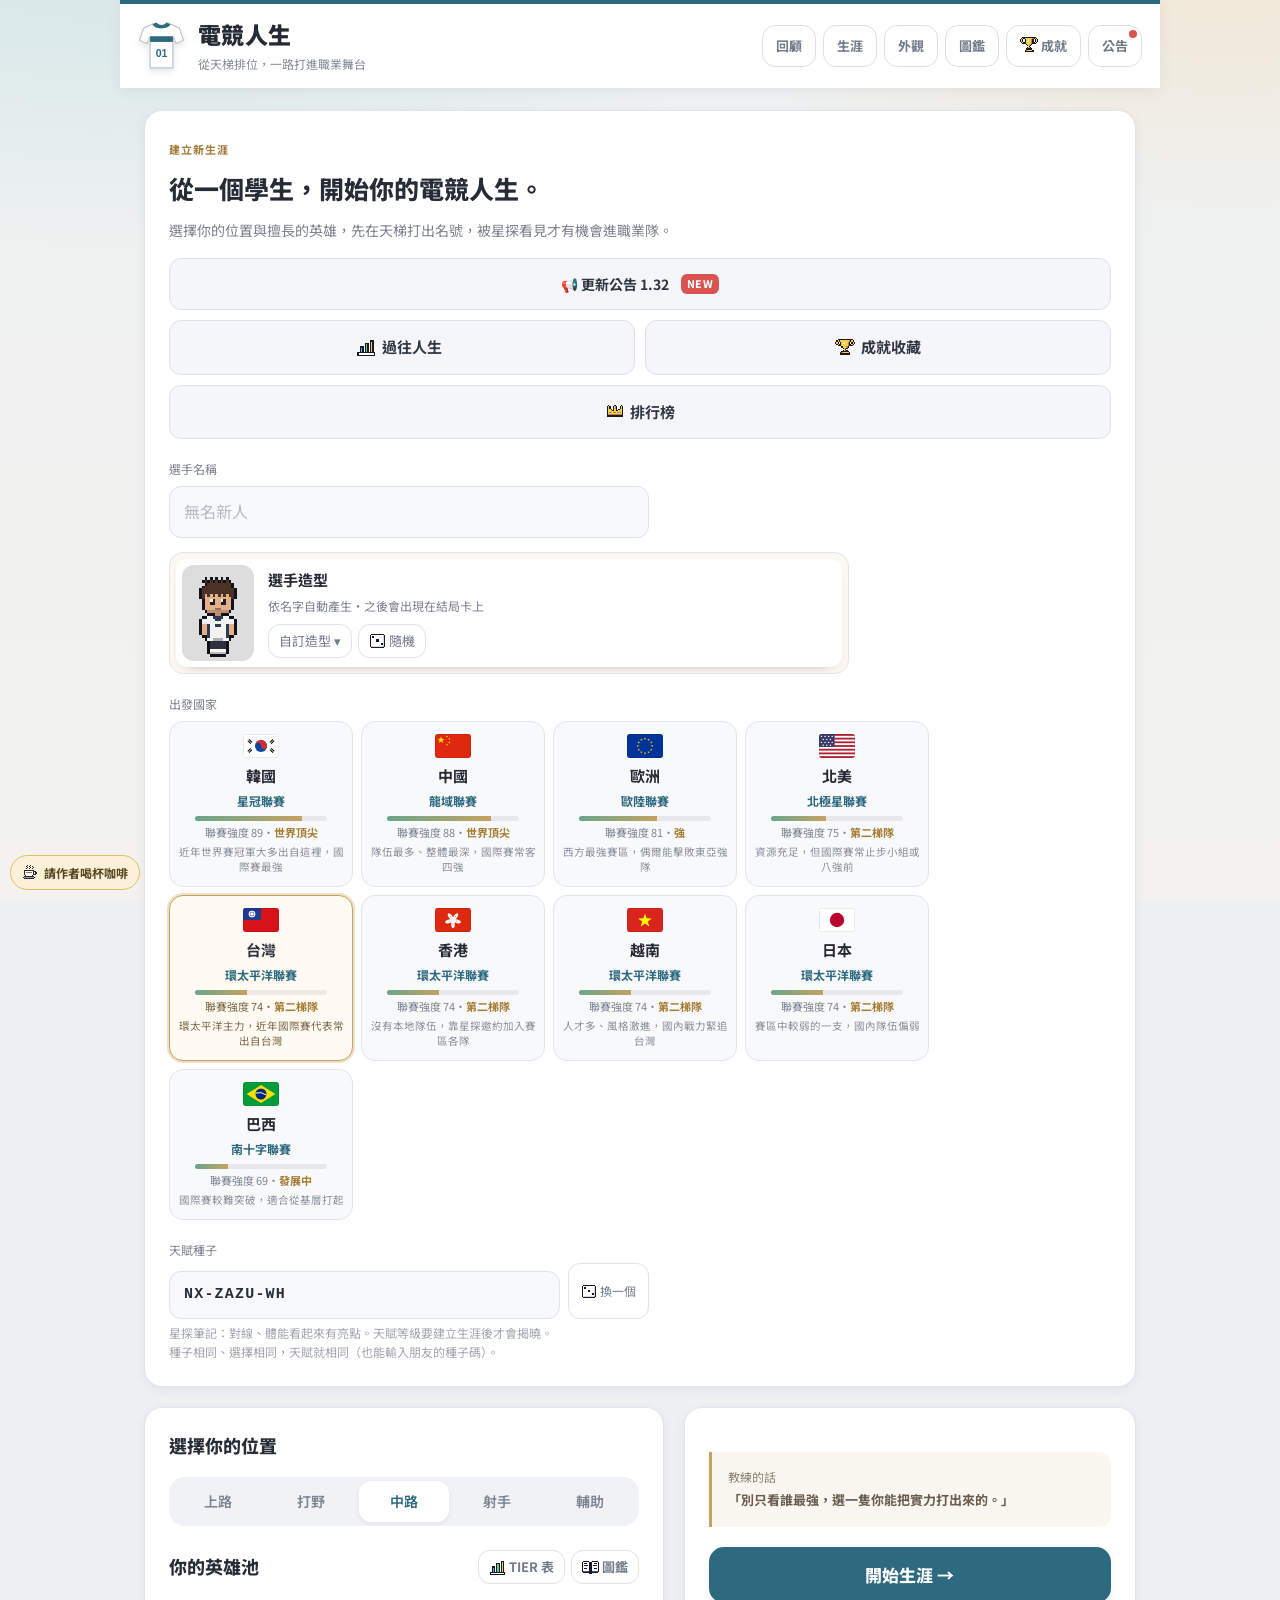
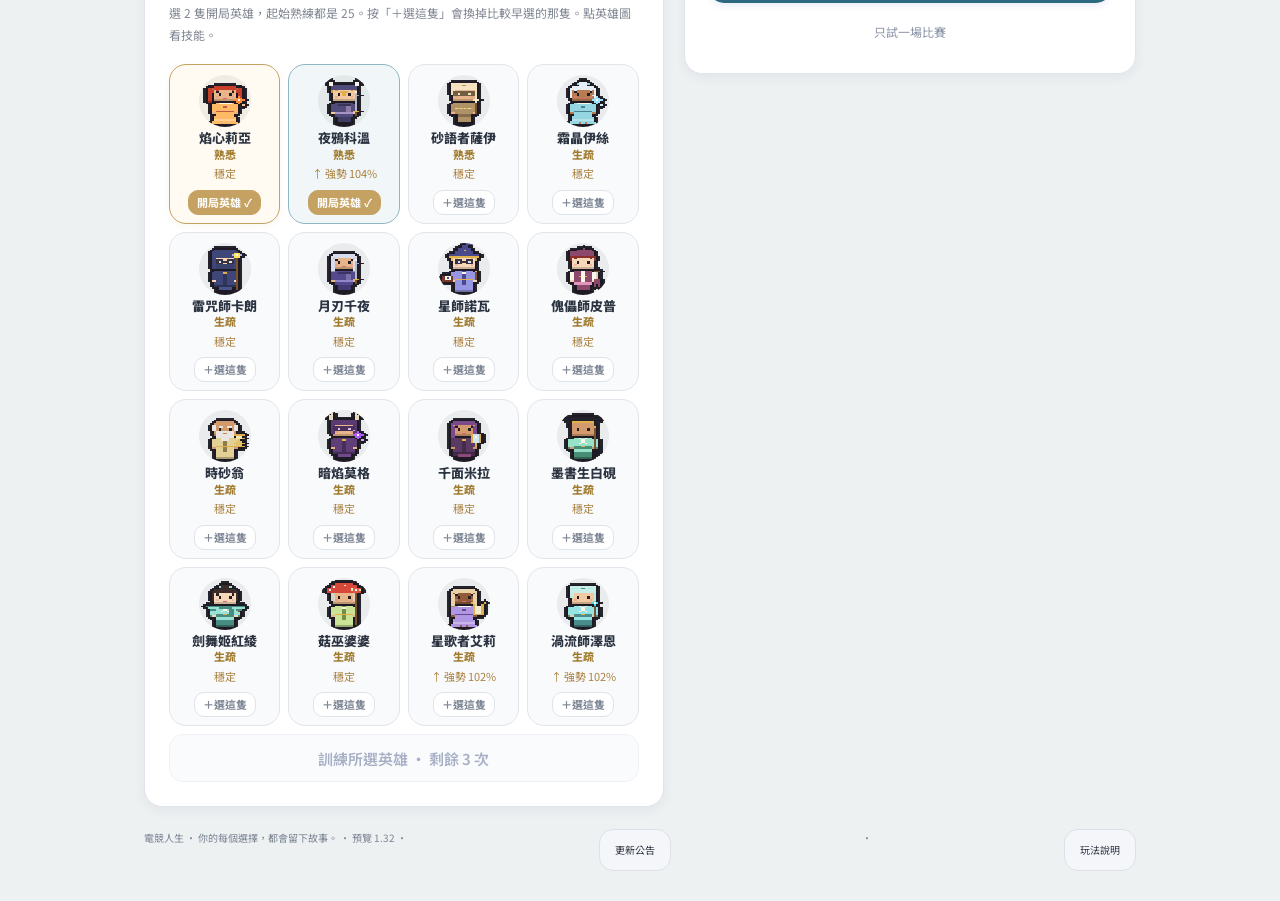
==== commit 3afb5c8b: "1.37b 市場興趣隨年紀下降、續約提早變難" ====
--- a/career/game/index.html
+++ b/career/game/index.html
@@ -20,5 +20,5 @@
 <script src="life-events.js?v=4"></script>
 <script src="life-content.js?v=3"></script>
 <script src="life-arcs.js?v=2"></script>
-<script src="life-stat.js?v=2"></script>
+<script src="life-stat.js?v=2"></script><script src="life-count.js?v=2"></script>
 <script src="lb.js?v=4"></script></body></html>
